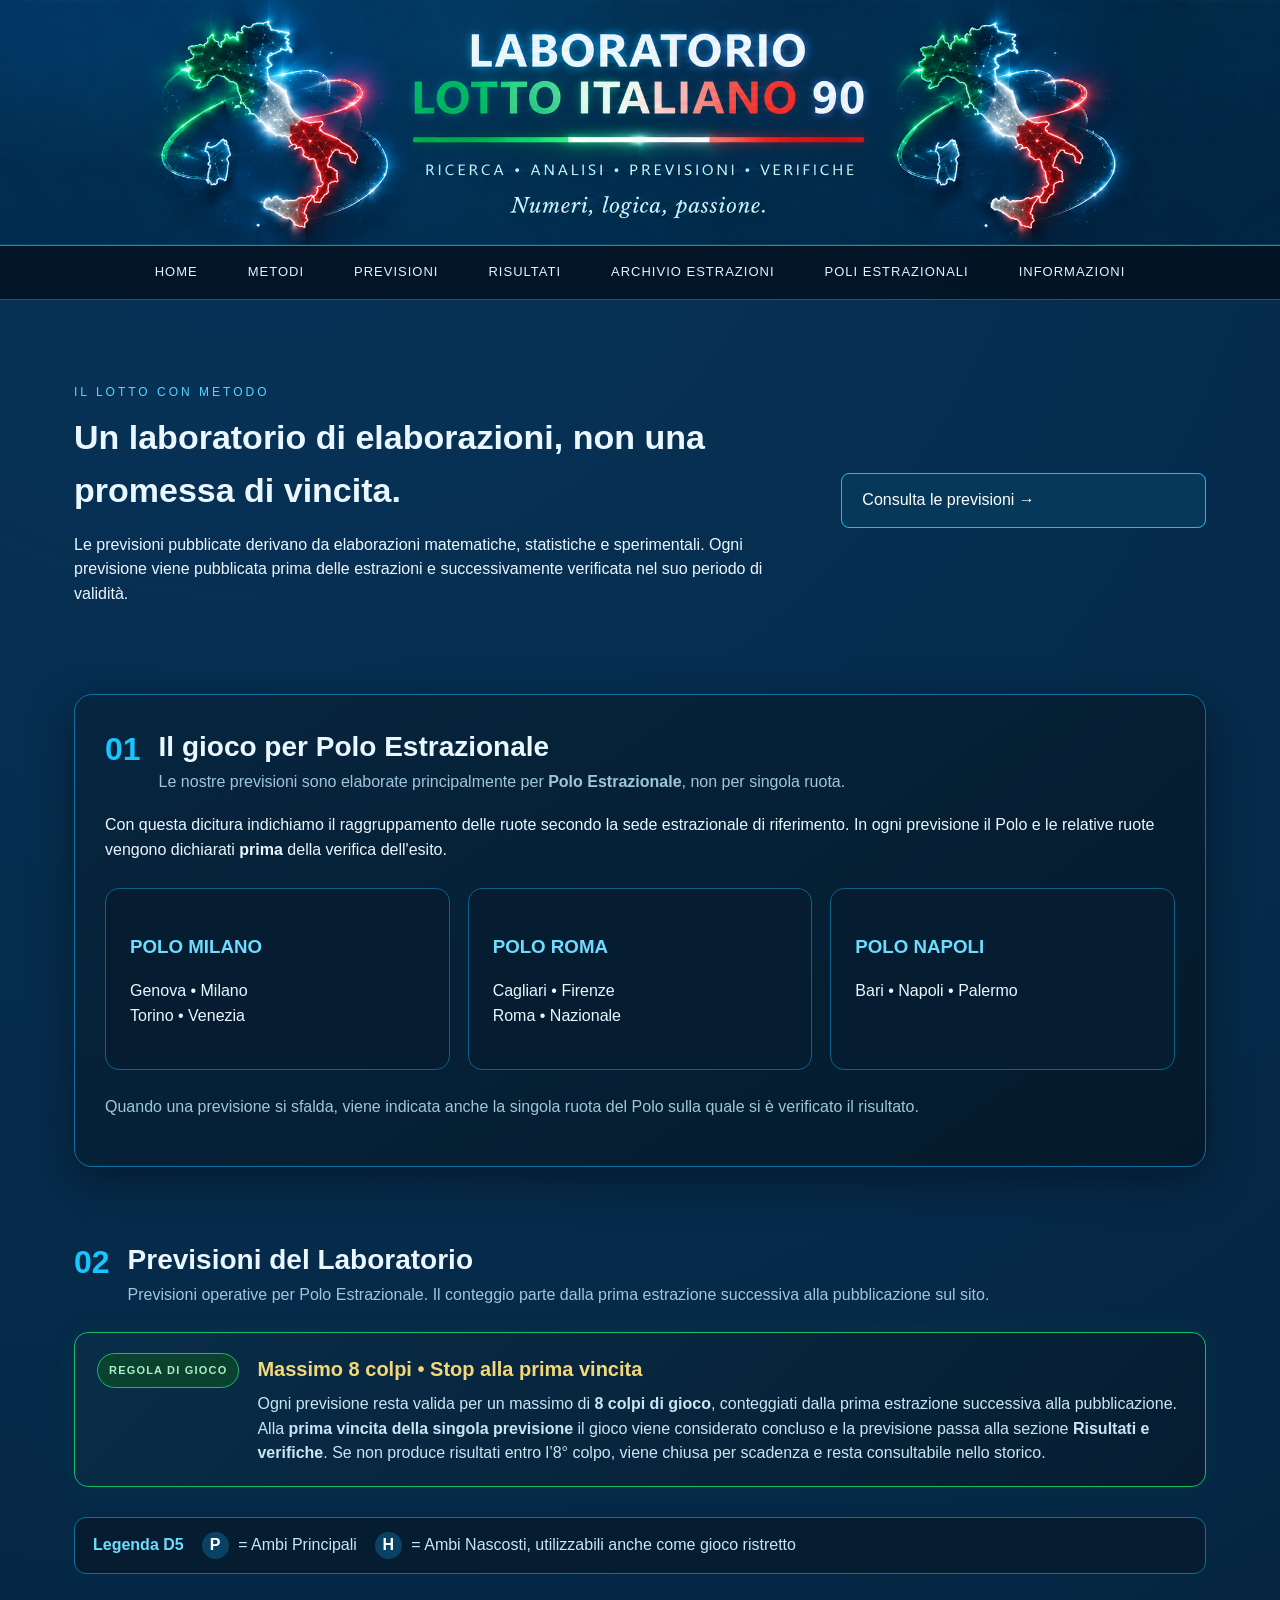
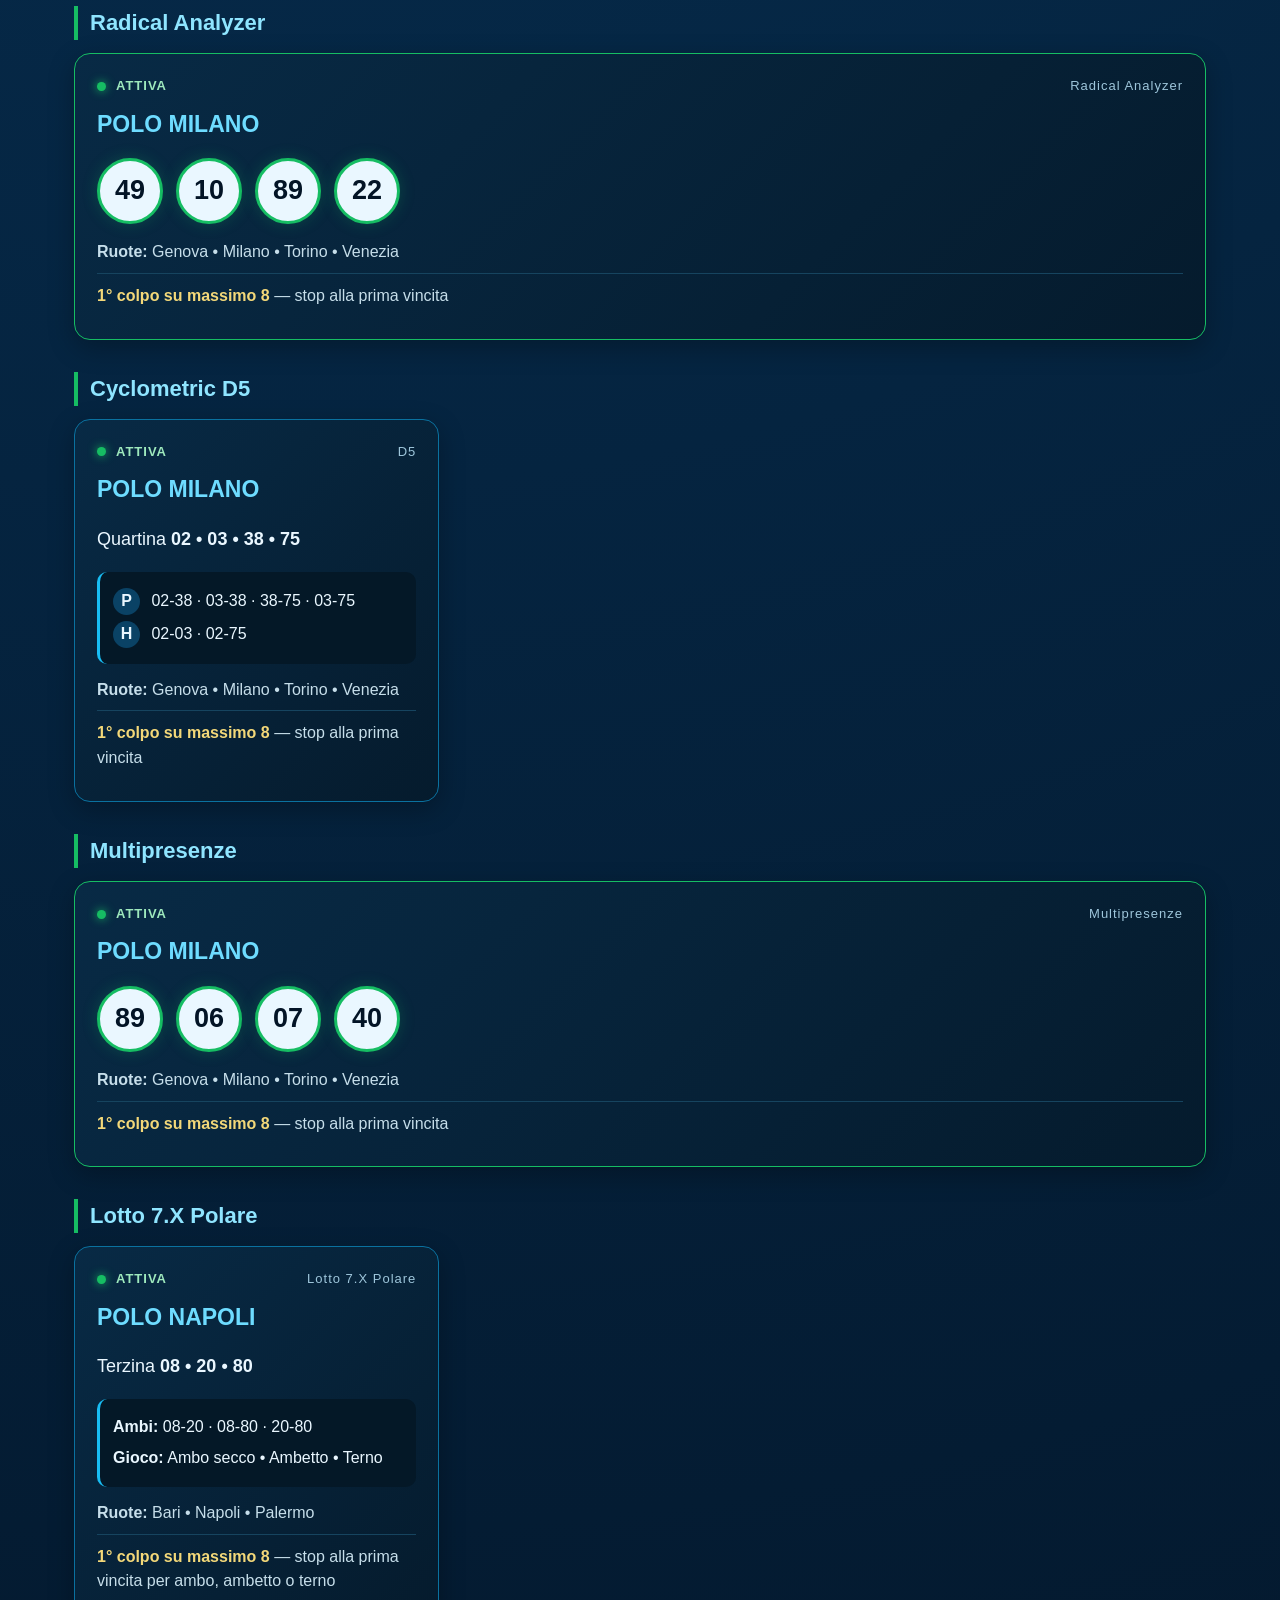
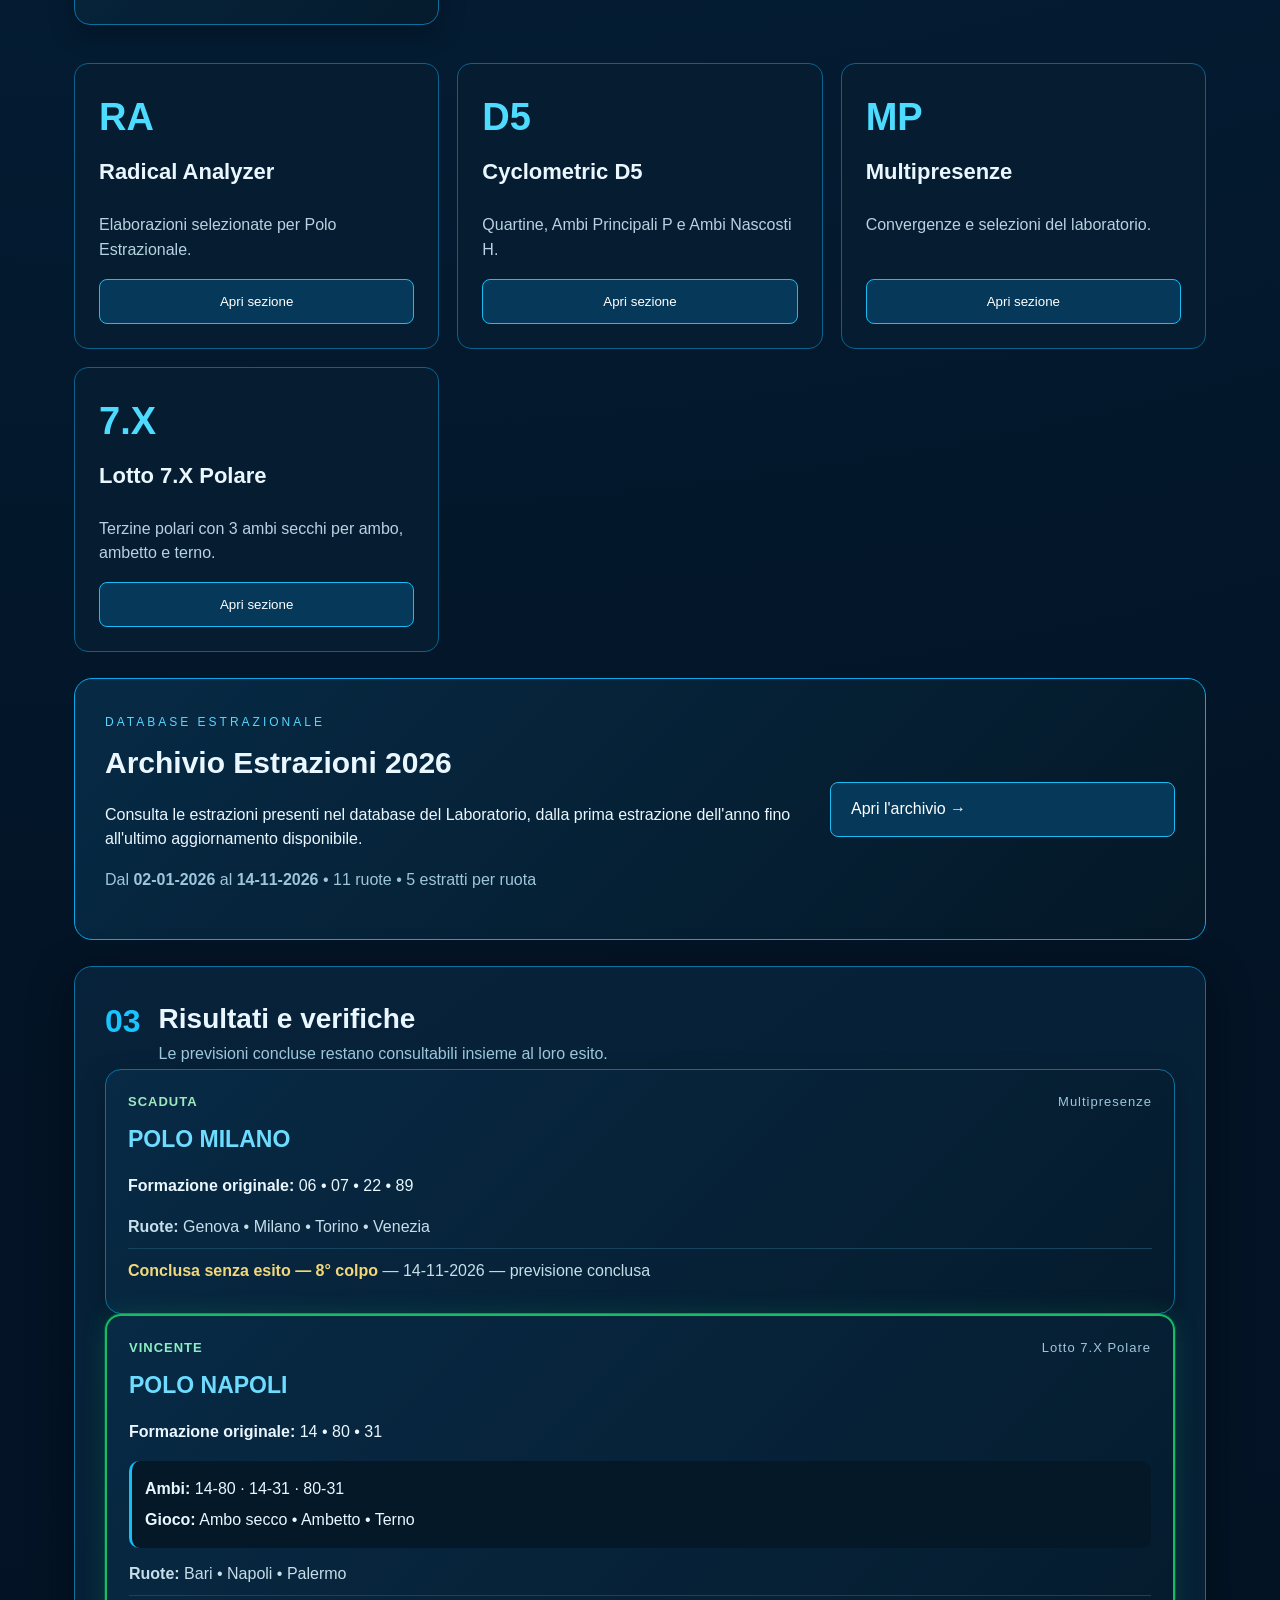
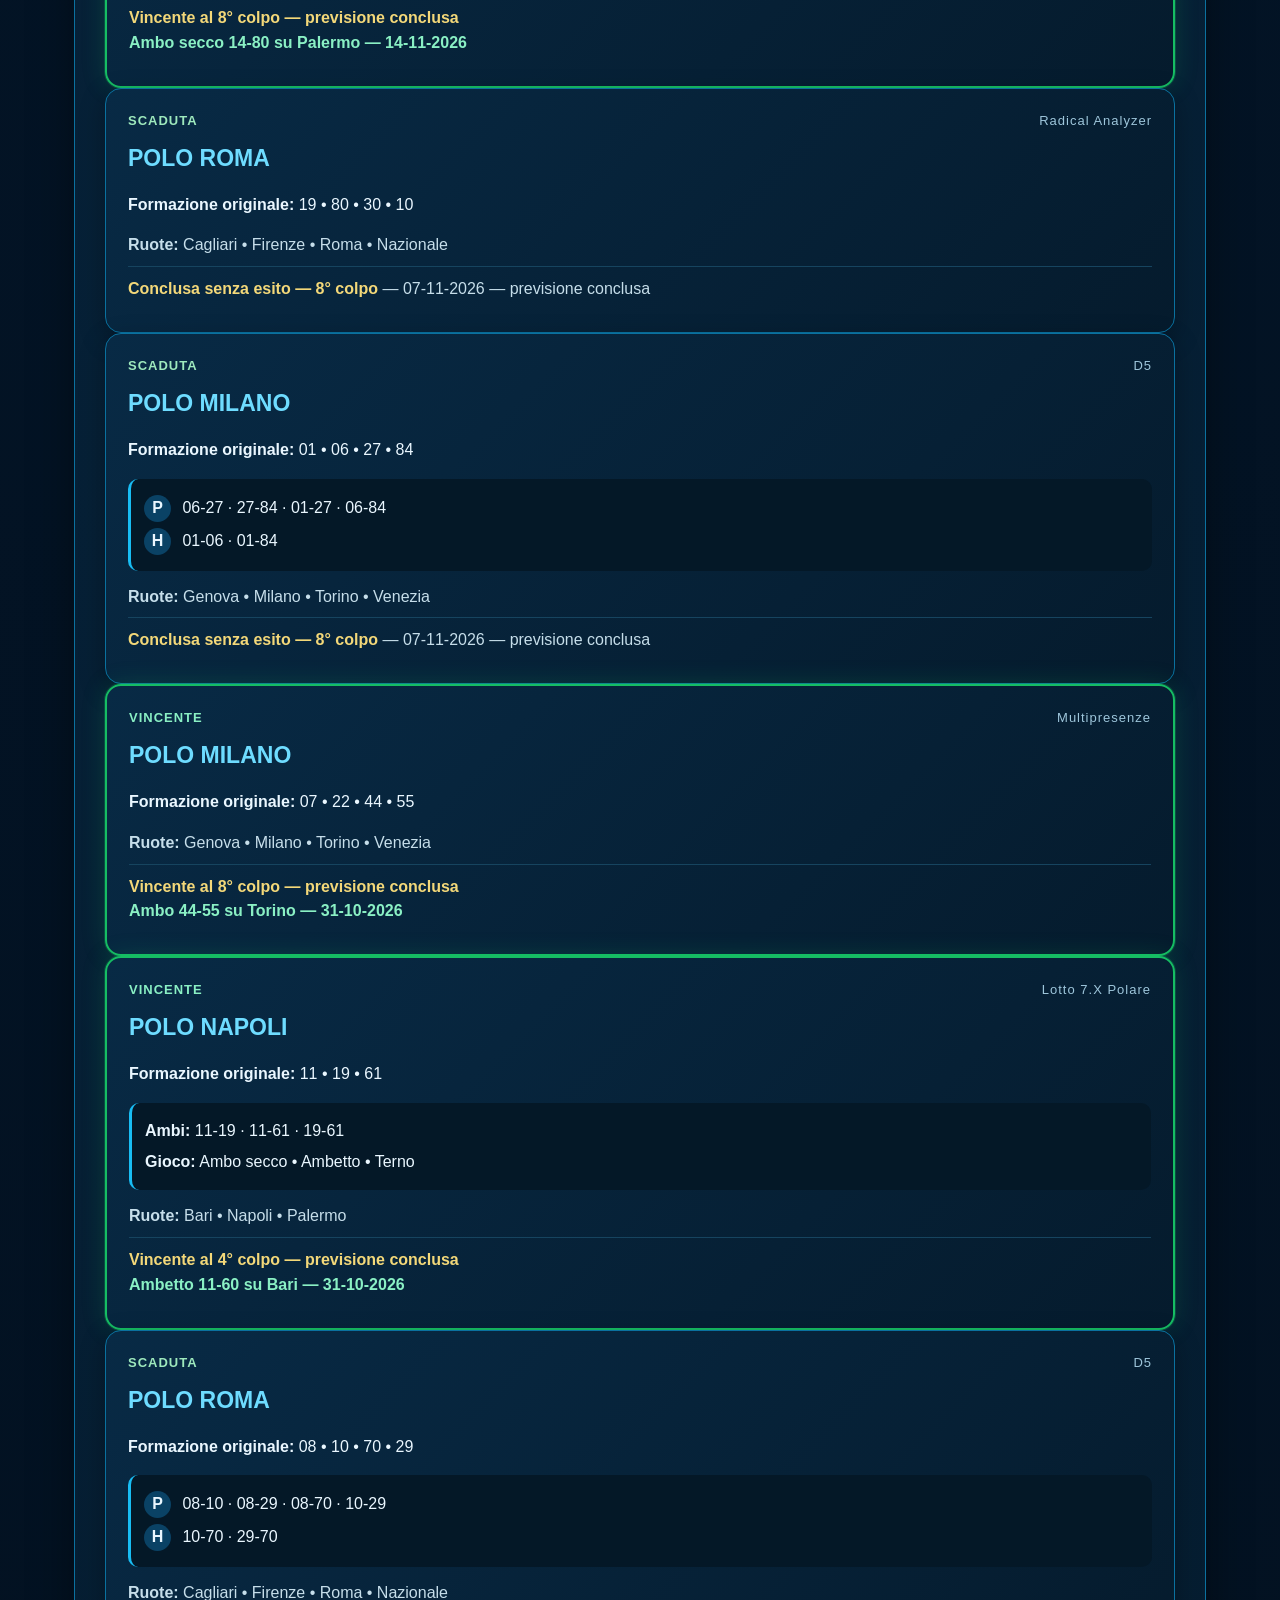
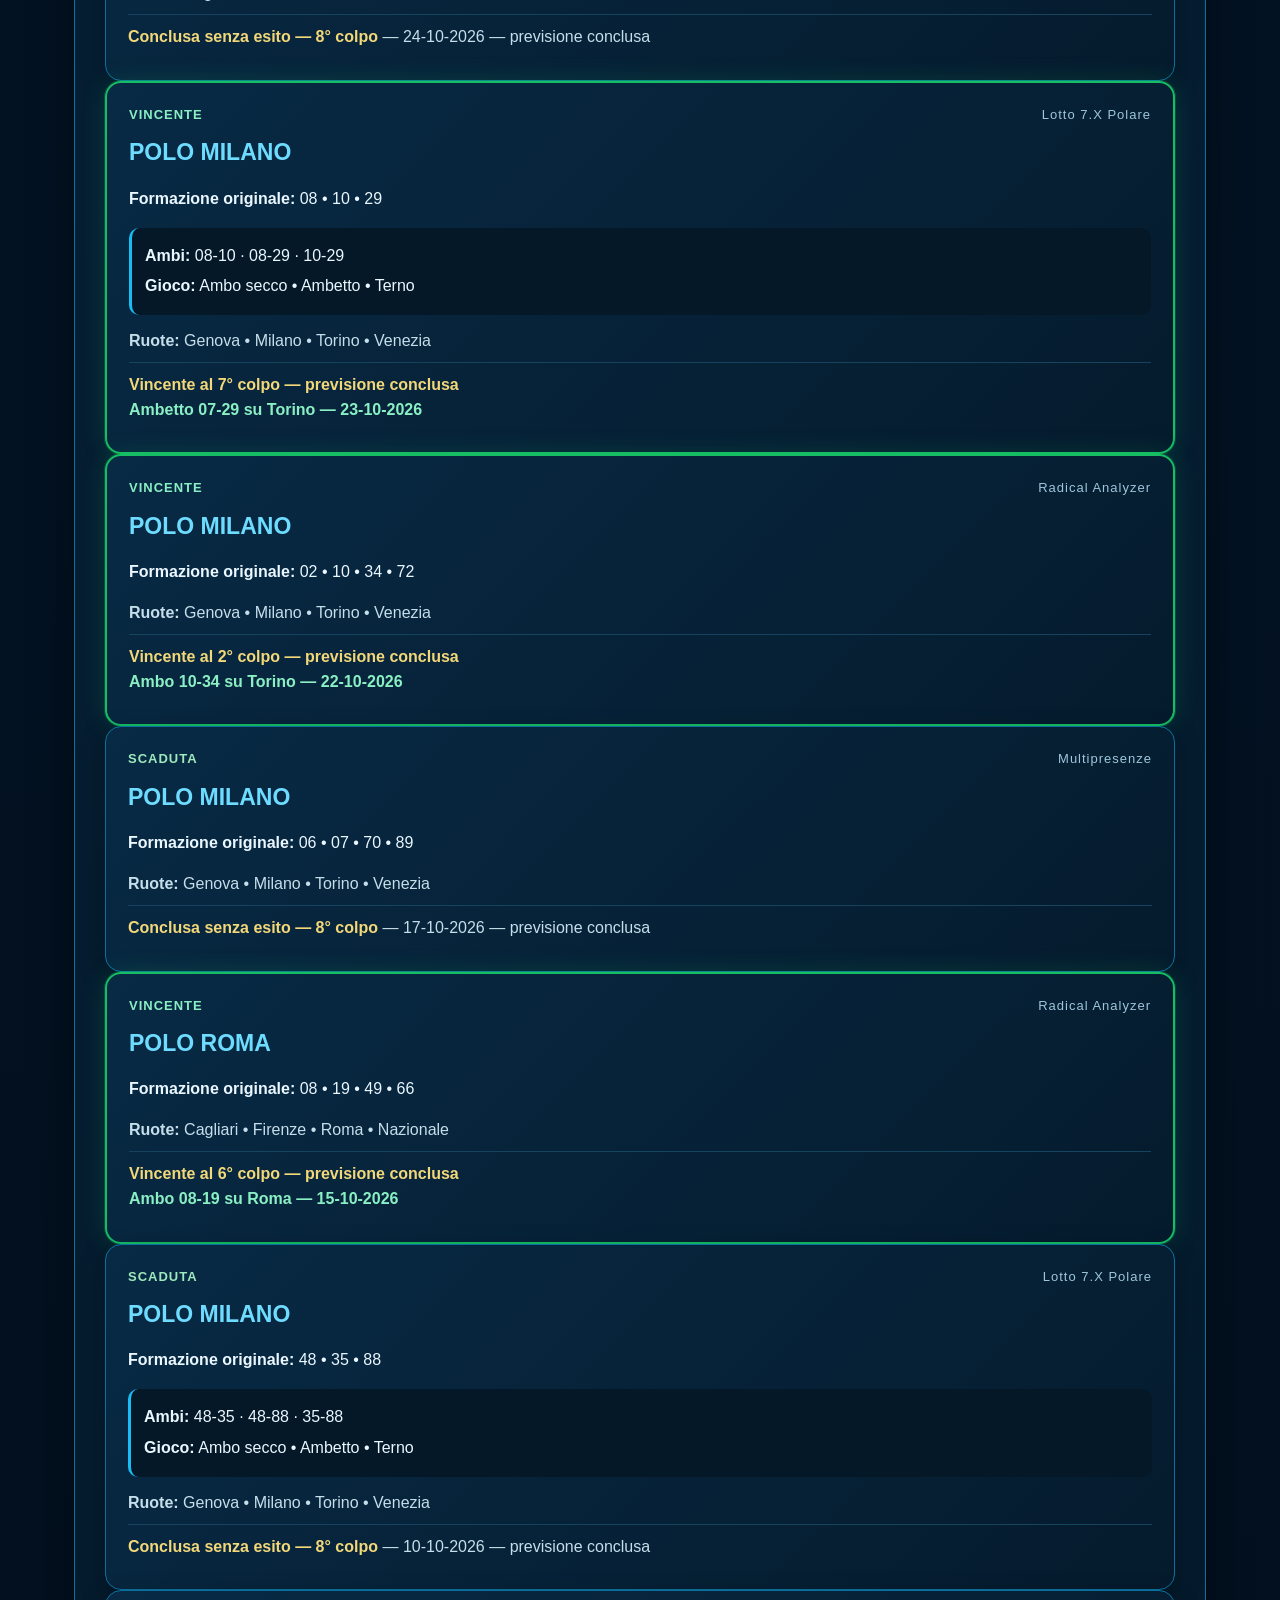
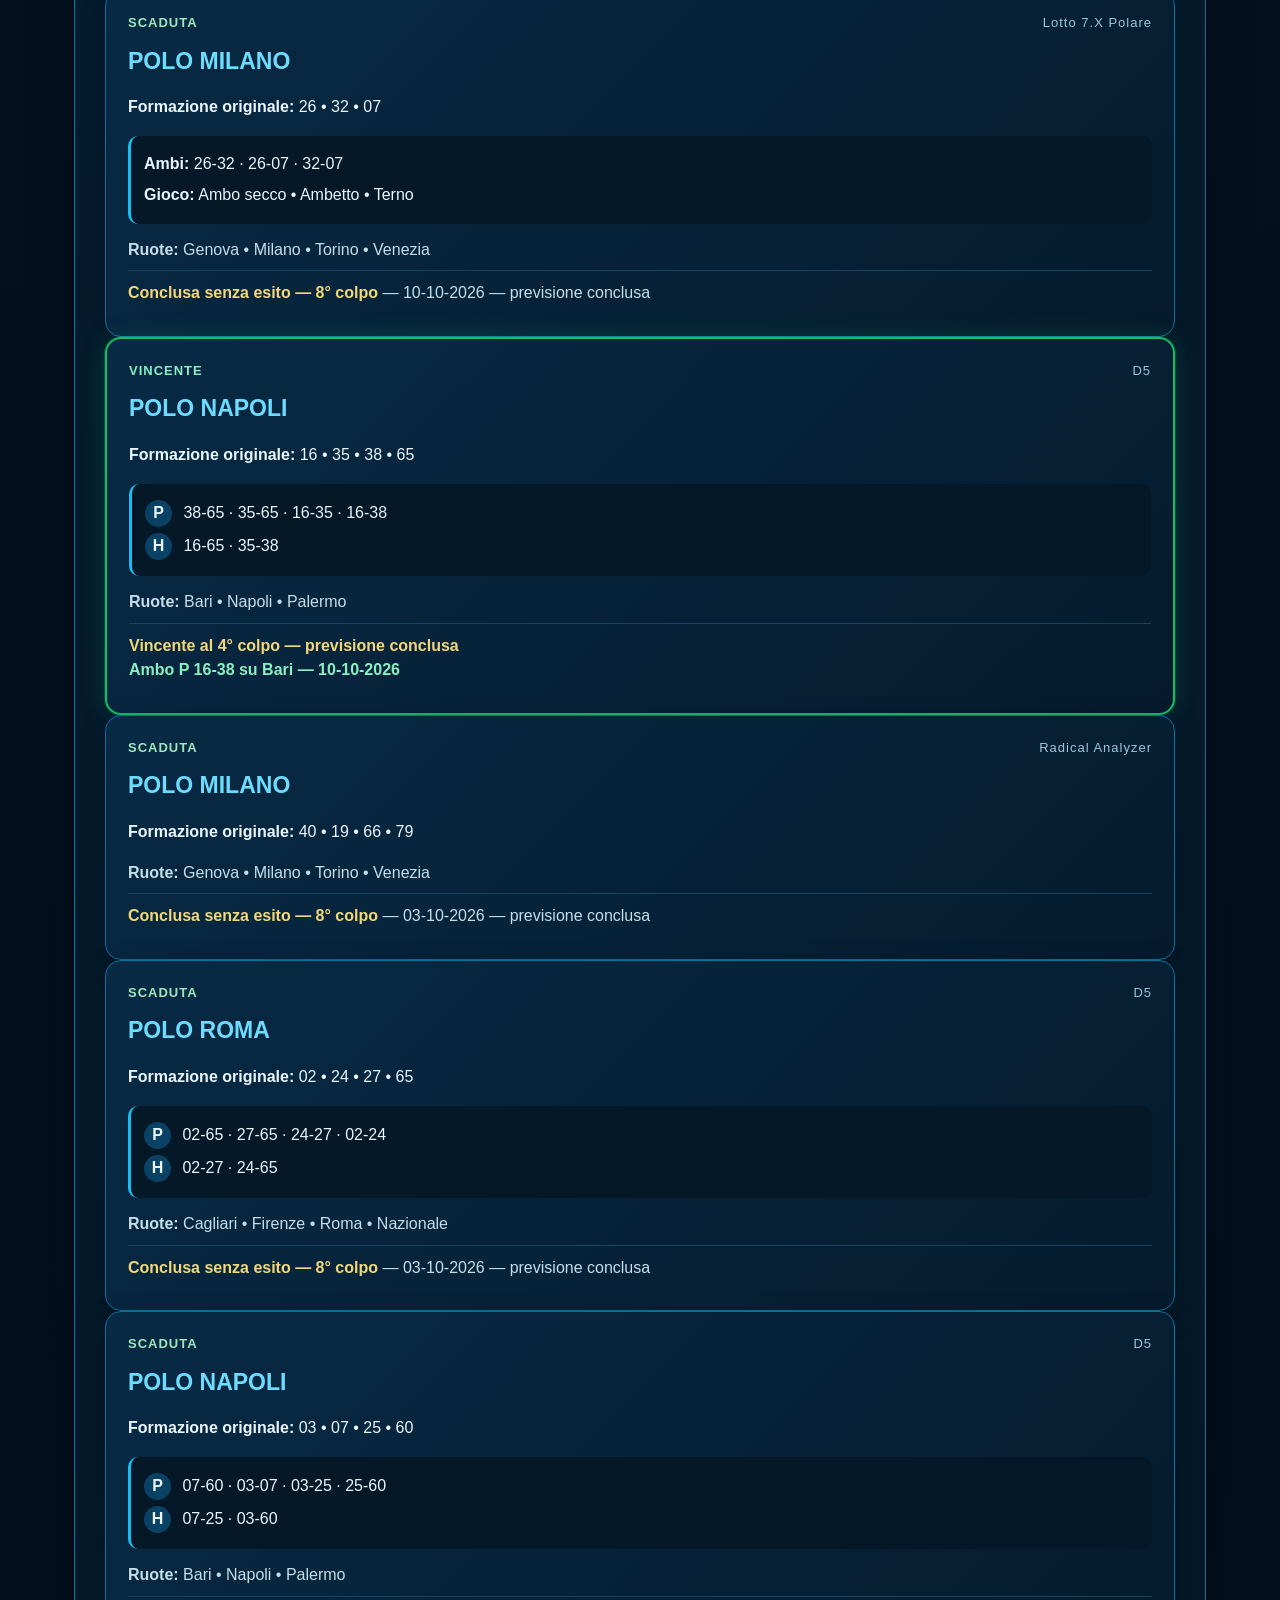
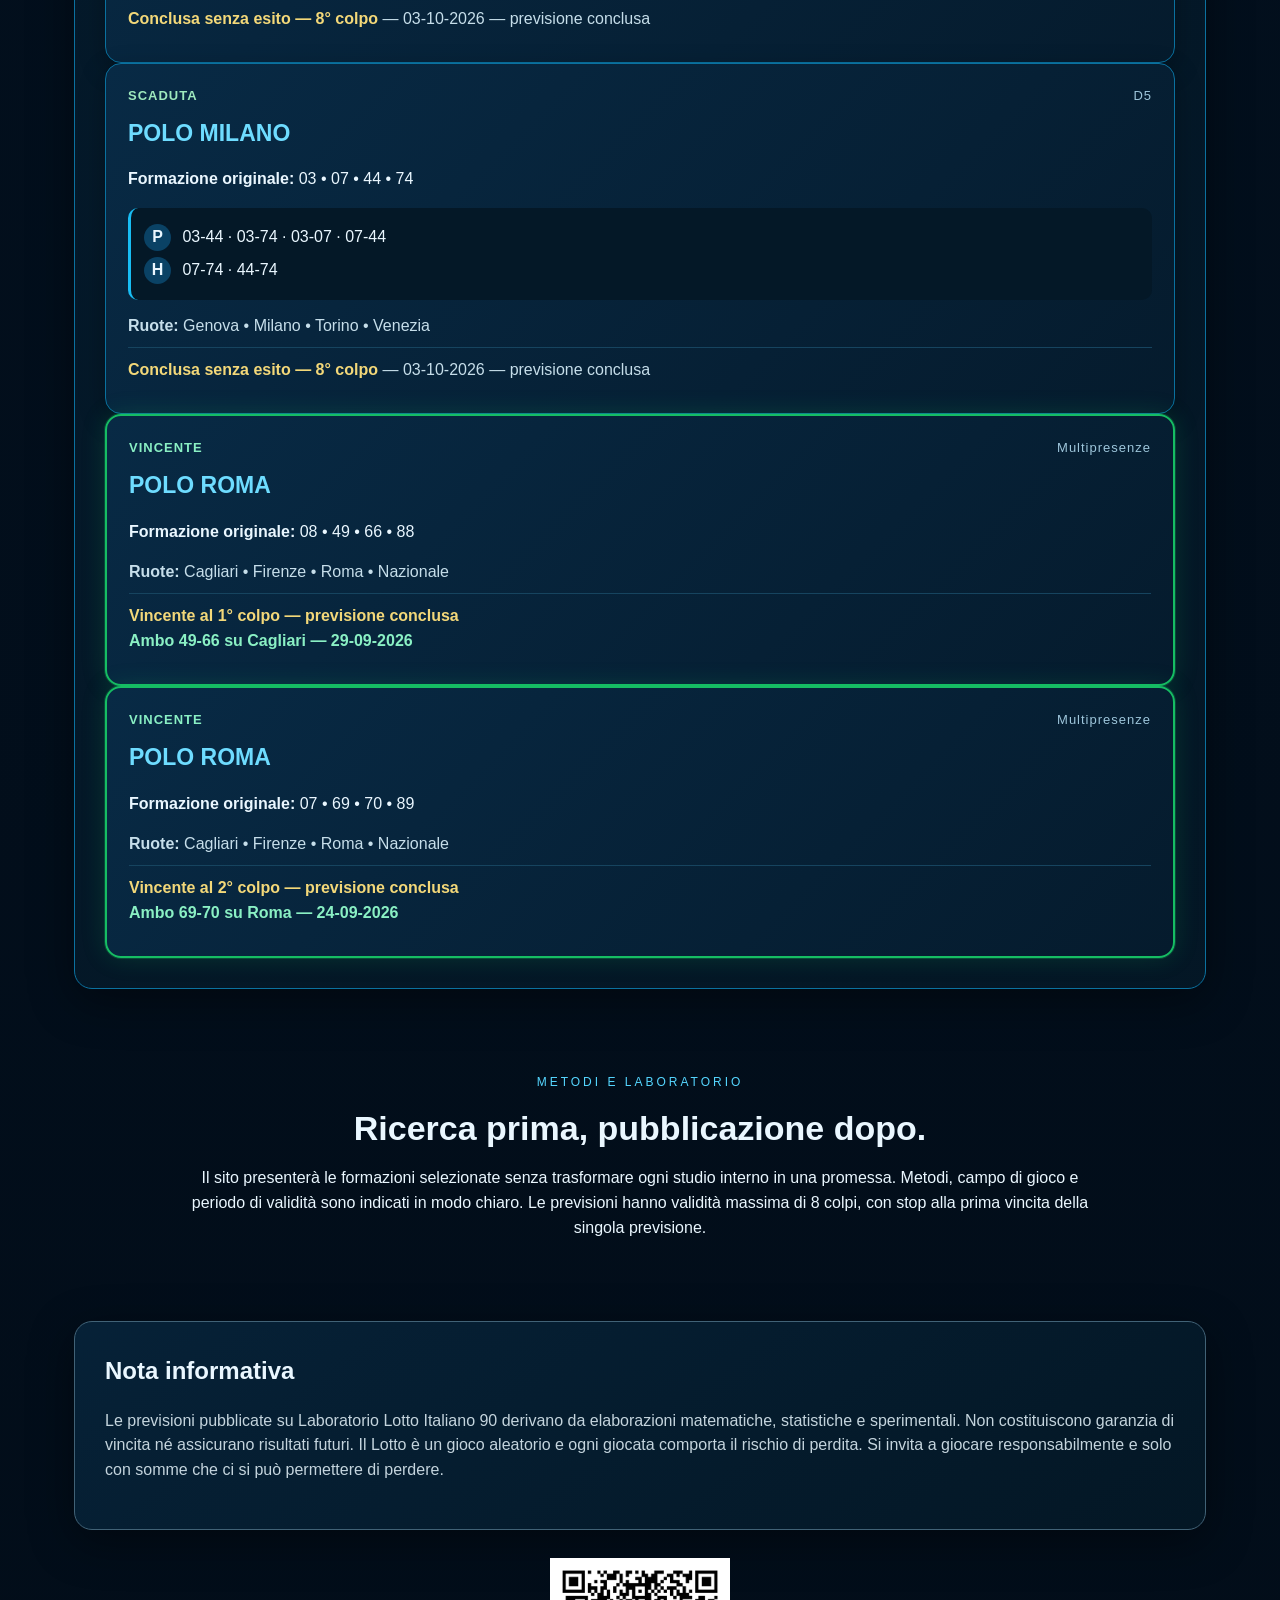
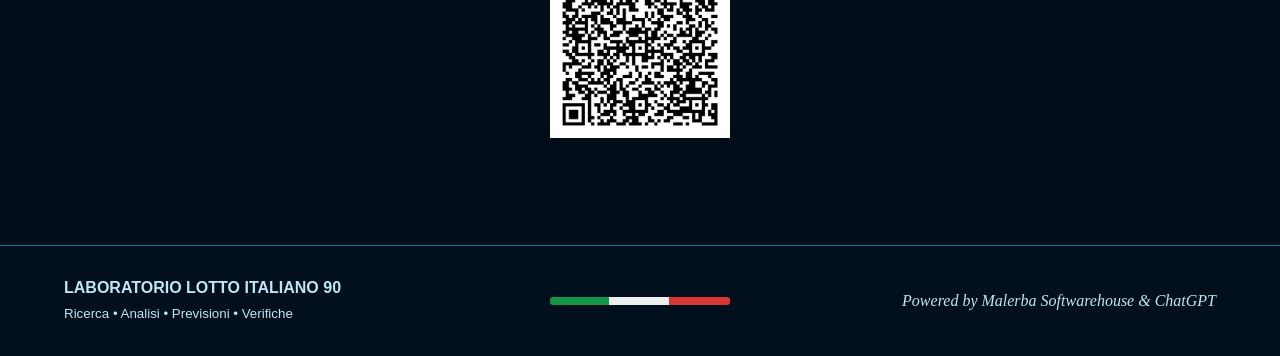
==== index.html @ 3ebb0990 "Update index.html" ====
<!doctype html><html lang='it'><head><meta charset='utf-8'><meta name='viewport' content='width=device-width,initial-scale=1'><title>Laboratorio Lotto Italiano 90</title><link rel='stylesheet' href='style.css'></head><body>
<header class='hero hero-italia' aria-label='Laboratorio Lotto Italiano 90'><img src='assets/testata-italia.png' alt='Laboratorio Lotto Italiano 90 — Ricerca, Analisi, Previsioni, Verifiche'></header>
<nav class='main-nav'><button class='menu-toggle' type='button' aria-label='Apri menu' aria-expanded='false' onclick='toggleMenu(this)'>☰ <span>Menu</span></button><div class='nav-links'><a href='#home'>Home</a><a href='#metodi'>Metodi</a><a href='#previsioni'>Previsioni</a><a href='#risultati'>Risultati</a><a href='archivio.html'>Archivio Estrazioni</a><a href='#poli'>Poli Estrazionali</a><a href='#note'>Informazioni</a></div></nav>
<main id='home'>
<section class='welcome'><div><span class='eyebrow'>IL LOTTO CON METODO</span><h2>Un laboratorio di elaborazioni, non una promessa di vincita.</h2><p>Le previsioni pubblicate derivano da elaborazioni matematiche, statistiche e sperimentali. Ogni previsione viene pubblicata prima delle estrazioni e successivamente verificata nel suo periodo di validità.</p></div><a class='primary' href='#previsioni'>Consulta le previsioni →</a></section>
<section id='poli' class='panel'><div class='panel-title'><span>01</span><div><h2>Il gioco per Polo Estrazionale</h2><p>Le nostre previsioni sono elaborate principalmente per <b>Polo Estrazionale</b>, non per singola ruota.</p></div></div><p>Con questa dicitura indichiamo il raggruppamento delle ruote secondo la sede estrazionale di riferimento. In ogni previsione il Polo e le relative ruote vengono dichiarati <b>prima</b> della verifica dell'esito.</p><div class='poles'><article><h3>POLO MILANO</h3><p>Genova • Milano<br>Torino • Venezia</p></article><article><h3>POLO ROMA</h3><p>Cagliari • Firenze<br>Roma • Nazionale</p></article><article><h3>POLO NAPOLI</h3><p>Bari • Napoli • Palermo</p></article></div><p class='small'>Quando una previsione si sfalda, viene indicata anche la singola ruota del Polo sulla quale si è verificato il risultato.</p></section>
<section id='previsioni'>
<div class='section-head'><span>02</span><div><h2>Previsioni del Laboratorio</h2><p>Previsioni operative per Polo Estrazionale. Il conteggio parte dalla prima estrazione successiva alla pubblicazione sul sito.</p></div></div>
<div class='validity-rule'><div class='rule-badge'>REGOLA DI GIOCO</div><div><h3>Massimo 8 colpi • Stop alla prima vincita</h3><p>Ogni previsione resta valida per un massimo di <b>8 colpi di gioco</b>, conteggiati dalla prima estrazione successiva alla pubblicazione. Alla <b>prima vincita della singola previsione</b> il gioco viene considerato concluso e la previsione passa alla sezione <b>Risultati e verifiche</b>. Se non produce risultati entro l’8° colpo, viene chiusa per scadenza e resta consultabile nello storico.</p></div></div>

<div class='legend'><b>Legenda D5</b><span><strong>P</strong> = Ambi Principali</span><span><strong>H</strong> = Ambi Nascosti, utilizzabili anche come gioco ristretto</span></div>

<h3 id='ra' class='method-heading'>Radical Analyzer</h3>
<div class='prediction-grid one'>
<article class='prediction-card ra'><div class='prediction-top'><span class='live-dot'></span><b>ATTIVA</b><span class='method-tag'>Radical Analyzer</span></div><h3>POLO MILANO</h3><div class='number-row'><span>49</span><span>10</span><span>89</span><span>22</span></div><p class='wheels'><b>Ruote:</b> Genova • Milano • Torino • Venezia</p><p class='status'><b>1° colpo su massimo 8</b> — stop alla prima vincita</p></article>
</div>

<h3 id='d5' class='method-heading'>Cyclometric D5</h3>
<div class='prediction-grid'>
<article class='prediction-card'><div class='prediction-top'><span class='live-dot'></span><b>ATTIVA</b><span class='method-tag'>D5</span></div><h3>POLO MILANO</h3><p class='quartina'>Quartina <b>02 • 03 • 38 • 75</b></p><div class='pairs'><p><strong>P</strong> 02-38 · 03-38 · 38-75 · 03-75</p><p><strong>H</strong> 02-03 · 02-75</p></div><p class='wheels'><b>Ruote:</b> Genova • Milano • Torino • Venezia</p><p class='status'><b>1° colpo su massimo 8</b> — stop alla prima vincita</p></article>
</div>

<h3 id='mp' class='method-heading'>Multipresenze</h3>
<div class='prediction-grid one'>
<article class='prediction-card mp'><div class='prediction-top'><span class='live-dot'></span><b>ATTIVA</b><span class='method-tag'>Multipresenze</span></div><h3>POLO MILANO</h3><div class='number-row'><span>89</span><span>06</span><span>07</span><span>40</span></div><p class='wheels'><b>Ruote:</b> Genova • Milano • Torino • Venezia</p><p class='status'><b>1° colpo su massimo 8</b> — stop alla prima vincita</p></article>
</div>
<h3 id='lotto7x' class='method-heading'>Lotto 7.X Polare</h3>
<div class='prediction-grid'>
<article class='prediction-card'><div class='prediction-top'><span class='live-dot'></span><b>ATTIVA</b><span class='method-tag'>Lotto 7.X Polare</span></div><h3>POLO NAPOLI</h3><p class='quartina'>Terzina <b>08 • 20 • 80</b></p><div class='pairs'><p><b>Ambi:</b> 08-20 · 08-80 · 20-80</p><p><b>Gioco:</b> Ambo secco • Ambetto • Terno</p></div><p class='wheels'><b>Ruote:</b> Bari • Napoli • Palermo</p><p class='status'><b>1° colpo su massimo 8</b> — stop alla prima vincita per ambo, ambetto o terno</p></article>
</div>

<div class='cards compact'><article class='card'><div class='icon'>RA</div><h3>Radical Analyzer</h3><p>Elaborazioni selezionate per Polo Estrazionale.</p><button onclick="location.href='#ra'">Apri sezione</button></article><article class='card'><div class='icon'>D5</div><h3>Cyclometric D5</h3><p>Quartine, Ambi Principali P e Ambi Nascosti H.</p><button onclick="location.href='#d5'">Apri sezione</button></article><article class='card'><div class='icon'>MP</div><h3>Multipresenze</h3><p>Convergenze e selezioni del laboratorio.</p><button onclick="location.href='#mp'">Apri sezione</button></article><article class='card'><div class='icon'>7.X</div><h3>Lotto 7.X Polare</h3><p>Terzine polari con 3 ambi secchi per ambo, ambetto e terno.</p><button onclick="location.href='#lotto7x'">Apri sezione</button></article>
</div>

<section class='archive-teaser'><div><span class='eyebrow'>DATABASE ESTRAZIONALE</span><h2>Archivio Estrazioni 2026</h2><p>Consulta le estrazioni presenti nel database del Laboratorio, dalla prima estrazione dell'anno fino all'ultimo aggiornamento disponibile.</p><p class='archive-meta'>Dal <b>02-01-2026</b> al <b>14-11-2026</b> • 11 ruote • 5 estratti per ruota</p></div><a class='primary' href='archivio.html'>Apri l'archivio →</a></section>
<section id='risultati' class='panel results'><div class='panel-title'><span>03</span><div><h2>Risultati e verifiche</h2><p>Le previsioni concluse restano consultabili insieme al loro esito.</p></div></div><article class='prediction-card'><div class='prediction-top'><b>SCADUTA</b><span class='method-tag'>Multipresenze</span></div><h3>POLO MILANO</h3><p><b>Formazione originale:</b> 06 • 07 • 22 • 89</p><p class='wheels'><b>Ruote:</b> Genova • Milano • Torino • Venezia</p><p class='status'><b>Conclusa senza esito — 8° colpo</b> — 14-11-2026 — previsione conclusa</p></article><article class='prediction-card winner'><div class='prediction-top'><b>VINCENTE</b><span class='method-tag'>Lotto 7.X Polare</span></div><h3>POLO NAPOLI</h3><p><b>Formazione originale:</b> 14 • 80 • 31</p><div class='pairs'><p><b>Ambi:</b> 14-80 · 14-31 · 80-31</p><p><b>Gioco:</b> Ambo secco • Ambetto • Terno</p></div><p class='wheels'><b>Ruote:</b> Bari • Napoli • Palermo</p><p class='status'><b>Vincente al 8° colpo — previsione conclusa</b><br>Ambo secco 14-80 su Palermo — 14-11-2026</p></article><article class='prediction-card'><div class='prediction-top'><b>SCADUTA</b><span class='method-tag'>Radical Analyzer</span></div><h3>POLO ROMA</h3><p><b>Formazione originale:</b> 19 • 80 • 30 • 10</p><p class='wheels'><b>Ruote:</b> Cagliari • Firenze • Roma • Nazionale</p><p class='status'><b>Conclusa senza esito — 8° colpo</b> — 07-11-2026 — previsione conclusa</p></article><article class='prediction-card'><div class='prediction-top'><b>SCADUTA</b><span class='method-tag'>D5</span></div><h3>POLO MILANO</h3><p><b>Formazione originale:</b> 01 • 06 • 27 • 84</p><div class='pairs'><p><strong>P</strong> 06-27 · 27-84 · 01-27 · 06-84</p><p><strong>H</strong> 01-06 · 01-84</p></div><p class='wheels'><b>Ruote:</b> Genova • Milano • Torino • Venezia</p><p class='status'><b>Conclusa senza esito — 8° colpo</b> — 07-11-2026 — previsione conclusa</p></article><article class='prediction-card winner'><div class='prediction-top'><b>VINCENTE</b><span class='method-tag'>Multipresenze</span></div><h3>POLO MILANO</h3><p><b>Formazione originale:</b> 07 • 22 • 44 • 55</p><p class='wheels'><b>Ruote:</b> Genova • Milano • Torino • Venezia</p><p class='status'><b>Vincente al 8° colpo — previsione conclusa</b><br>Ambo 44-55 su Torino — 31-10-2026</p></article><article class='prediction-card winner'><div class='prediction-top'><b>VINCENTE</b><span class='method-tag'>Lotto 7.X Polare</span></div><h3>POLO NAPOLI</h3><p><b>Formazione originale:</b> 11 • 19 • 61</p><div class='pairs'><p><b>Ambi:</b> 11-19 · 11-61 · 19-61</p><p><b>Gioco:</b> Ambo secco • Ambetto • Terno</p></div><p class='wheels'><b>Ruote:</b> Bari • Napoli • Palermo</p><p class='status'><b>Vincente al 4° colpo — previsione conclusa</b><br>Ambetto 11-60 su Bari — 31-10-2026</p></article><article class='prediction-card'><div class='prediction-top'><b>SCADUTA</b><span class='method-tag'>D5</span></div><h3>POLO ROMA</h3><p><b>Formazione originale:</b> 08 • 10 • 70 • 29</p><div class='pairs'><p><strong>P</strong> 08-10 · 08-29 · 08-70 · 10-29</p><p><strong>H</strong> 10-70 · 29-70</p></div><p class='wheels'><b>Ruote:</b> Cagliari • Firenze • Roma • Nazionale</p><p class='status'><b>Conclusa senza esito — 8° colpo</b> — 24-10-2026 — previsione conclusa</p></article><article class='prediction-card winner'><div class='prediction-top'><b>VINCENTE</b><span class='method-tag'>Lotto 7.X Polare</span></div><h3>POLO MILANO</h3><p><b>Formazione originale:</b> 08 • 10 • 29</p><div class='pairs'><p><b>Ambi:</b> 08-10 · 08-29 · 10-29</p><p><b>Gioco:</b> Ambo secco • Ambetto • Terno</p></div><p class='wheels'><b>Ruote:</b> Genova • Milano • Torino • Venezia</p><p class='status'><b>Vincente al 7° colpo — previsione conclusa</b><br>Ambetto 07-29 su Torino — 23-10-2026</p></article><article class='prediction-card winner'><div class='prediction-top'><b>VINCENTE</b><span class='method-tag'>Radical Analyzer</span></div><h3>POLO MILANO</h3><p><b>Formazione originale:</b> 02 • 10 • 34 • 72</p><p class='wheels'><b>Ruote:</b> Genova • Milano • Torino • Venezia</p><p class='status'><b>Vincente al 2° colpo — previsione conclusa</b><br>Ambo 10-34 su Torino — 22-10-2026</p></article><article class='prediction-card'><div class='prediction-top'><b>SCADUTA</b><span class='method-tag'>Multipresenze</span></div><h3>POLO MILANO</h3><p><b>Formazione originale:</b> 06 • 07 • 70 • 89</p><p class='wheels'><b>Ruote:</b> Genova • Milano • Torino • Venezia</p><p class='status'><b>Conclusa senza esito — 8° colpo</b> — 17-10-2026 — previsione conclusa</p></article><article class='prediction-card winner'><div class='prediction-top'><b>VINCENTE</b><span class='method-tag'>Radical Analyzer</span></div><h3>POLO ROMA</h3><p><b>Formazione originale:</b> 08 • 19 • 49 • 66</p><p class='wheels'><b>Ruote:</b> Cagliari • Firenze • Roma • Nazionale</p><p class='status'><b>Vincente al 6° colpo — previsione conclusa</b><br>Ambo 08-19 su Roma — 15-10-2026</p></article><article class='prediction-card'><div class='prediction-top'><b>SCADUTA</b><span class='method-tag'>Lotto 7.X Polare</span></div><h3>POLO MILANO</h3><p><b>Formazione originale:</b> 48 • 35 • 88</p><div class='pairs'><p><b>Ambi:</b> 48-35 · 48-88 · 35-88</p><p><b>Gioco:</b> Ambo secco • Ambetto • Terno</p></div><p class='wheels'><b>Ruote:</b> Genova • Milano • Torino • Venezia</p><p class='status'><b>Conclusa senza esito — 8° colpo</b> — 10-10-2026 — previsione conclusa</p></article><article class='prediction-card'><div class='prediction-top'><b>SCADUTA</b><span class='method-tag'>Lotto 7.X Polare</span></div><h3>POLO MILANO</h3><p><b>Formazione originale:</b> 26 • 32 • 07</p><div class='pairs'><p><b>Ambi:</b> 26-32 · 26-07 · 32-07</p><p><b>Gioco:</b> Ambo secco • Ambetto • Terno</p></div><p class='wheels'><b>Ruote:</b> Genova • Milano • Torino • Venezia</p><p class='status'><b>Conclusa senza esito — 8° colpo</b> — 10-10-2026 — previsione conclusa</p></article><article class='prediction-card winner'><div class='prediction-top'><b>VINCENTE</b><span class='method-tag'>D5</span></div><h3>POLO NAPOLI</h3><p><b>Formazione originale:</b> 16 • 35 • 38 • 65</p><div class='pairs'><p><strong>P</strong> 38-65 · 35-65 · 16-35 · 16-38</p><p><strong>H</strong> 16-65 · 35-38</p></div><p class='wheels'><b>Ruote:</b> Bari • Napoli • Palermo</p><p class='status'><b>Vincente al 4° colpo — previsione conclusa</b><br>Ambo P 16-38 su Bari — 10-10-2026</p></article><article class='prediction-card'><div class='prediction-top'><b>SCADUTA</b><span class='method-tag'>Radical Analyzer</span></div><h3>POLO MILANO</h3><p><b>Formazione originale:</b> 40 • 19 • 66 • 79</p><p class='wheels'><b>Ruote:</b> Genova • Milano • Torino • Venezia</p><p class='status'><b>Conclusa senza esito — 8° colpo</b> — 03-10-2026 — previsione conclusa</p></article><article class='prediction-card'><div class='prediction-top'><b>SCADUTA</b><span class='method-tag'>D5</span></div><h3>POLO ROMA</h3><p><b>Formazione originale:</b> 02 • 24 • 27 • 65</p><div class='pairs'><p><strong>P</strong> 02-65 · 27-65 · 24-27 · 02-24</p><p><strong>H</strong> 02-27 · 24-65</p></div><p class='wheels'><b>Ruote:</b> Cagliari • Firenze • Roma • Nazionale</p><p class='status'><b>Conclusa senza esito — 8° colpo</b> — 03-10-2026 — previsione conclusa</p></article><article class='prediction-card'><div class='prediction-top'><b>SCADUTA</b><span class='method-tag'>D5</span></div><h3>POLO NAPOLI</h3><p><b>Formazione originale:</b> 03 • 07 • 25 • 60</p><div class='pairs'><p><strong>P</strong> 07-60 · 03-07 · 03-25 · 25-60</p><p><strong>H</strong> 07-25 · 03-60</p></div><p class='wheels'><b>Ruote:</b> Bari • Napoli • Palermo</p><p class='status'><b>Conclusa senza esito — 8° colpo</b> — 03-10-2026 — previsione conclusa</p></article><article class='prediction-card'><div class='prediction-top'><b>SCADUTA</b><span class='method-tag'>D5</span></div><h3>POLO MILANO</h3><p><b>Formazione originale:</b> 03 • 07 • 44 • 74</p><div class='pairs'><p><strong>P</strong> 03-44 · 03-74 · 03-07 · 07-44</p><p><strong>H</strong> 07-74 · 44-74</p></div><p class='wheels'><b>Ruote:</b> Genova • Milano • Torino • Venezia</p><p class='status'><b>Conclusa senza esito — 8° colpo</b> — 03-10-2026 — previsione conclusa</p></article><article class='prediction-card winner'><div class='prediction-top'><b>VINCENTE</b><span class='method-tag'>Multipresenze</span></div><h3>POLO ROMA</h3><p><b>Formazione originale:</b> 08 • 49 • 66 • 88</p><p class='wheels'><b>Ruote:</b> Cagliari • Firenze • Roma • Nazionale</p><p class='status'><b>Vincente al 1° colpo — previsione conclusa</b><br>Ambo 49-66 su Cagliari — 29-09-2026</p></article><article class='prediction-card winner'><div class='prediction-top'><b>VINCENTE</b><span class='method-tag'>Multipresenze</span></div><h3>POLO ROMA</h3><p><b>Formazione originale:</b> 07 • 69 • 70 • 89</p><p class='wheels'><b>Ruote:</b> Cagliari • Firenze • Roma • Nazionale</p><p class='status'><b>Vincente al 2° colpo — previsione conclusa</b><br>Ambo 69-70 su Roma — 24-09-2026</p></article></section>
<section id='metodi' class='split methods-clean'><div><span class='eyebrow'>METODI E LABORATORIO</span><h2>Ricerca prima, pubblicazione dopo.</h2><p>Il sito presenterà le formazioni selezionate senza trasformare ogni studio interno in una promessa. Metodi, campo di gioco e periodo di validità sono indicati in modo chiaro. Le previsioni hanno validità massima di 8 colpi, con stop alla prima vincita della singola previsione.</p></div></section>
<section id='note' class='notice'><h2>Nota informativa</h2><p>Le previsioni pubblicate su Laboratorio Lotto Italiano 90 derivano da elaborazioni matematiche, statistiche e sperimentali. Non costituiscono garanzia di vincita né assicurano risultati futuri. Il Lotto è un gioco aleatorio e ogni giocata comporta il rischio di perdita. Si invita a giocare responsabilmente e solo con somme che ci si può permettere di perdere.</p></section>
<div class="qr-code"><img src="assets/0ccc57515000d0dfefcb02def65be05c.png" alt="QR Code"></div>
</main><footer><div><b>LABORATORIO LOTTO ITALIANO 90</b><br><small>Ricerca • Analisi • Previsioni • Verifiche</small></div><div class='flag'></div><div class='powered'>Powered by Malerba Softwarehouse &amp; ChatGPT</div></footer><div id='toast'></div><script>function toggleMenu(b){const n=b.closest('.main-nav');const open=n.classList.toggle('open');b.setAttribute('aria-expanded',open?'true':'false')}document.querySelectorAll('.main-nav a').forEach(a=>a.addEventListener('click',()=>{const n=a.closest('.main-nav');if(n){n.classList.remove('open');const b=n.querySelector('.menu-toggle');if(b)b.setAttribute('aria-expanded','false')}}));function demo(n){let t=document.getElementById('toast');t.textContent=n+' — sezione predisposta: inseriremo qui le previsioni operative.';t.classList.add('show');setTimeout(()=>t.classList.remove('show'),3200)}</script></body></html>
---- style.css ----
:root{--bg:#031426;--panel:#082843;--line:#0aa8e8;--text:#eaf7ff;--muted:#9ec6db;--green:#16bd63;--red:#ef3e3e}*{box-sizing:border-box}html{scroll-behavior:smooth}body{margin:0;background:radial-gradient(circle at 20% 0,#07345a 0,#031426 36%,#020d19 100%);color:var(--text);font-family:Segoe UI,Arial,sans-serif;line-height:1.55}.hero{min-height:300px;display:flex;align-items:center;justify-content:center;gap:48px;padding:40px 7%;border-bottom:1px solid #0c91c8;background:linear-gradient(120deg,rgba(0,180,255,.08),transparent 50%,rgba(0,180,255,.05))}.brand90{font-size:150px;font-weight:900;letter-spacing:-16px;color:white;text-shadow:-10px 0 22px #0f5,10px 0 22px #f33,0 0 25px #0bf}.hero h1{font-size:46px;line-height:1.05;margin:0;letter-spacing:2px}.hero h1 span{background:linear-gradient(90deg,#18c563 5%,#fff 48%,#f04444 88%);-webkit-background-clip:text;color:transparent}.strap{letter-spacing:4px;color:#91ddff}.motto{font:italic 25px Georgia;color:#bdeaff}nav{position:sticky;top:0;z-index:5;display:flex;justify-content:center;gap:2px;background:#03111fdd;backdrop-filter:blur(12px);border-bottom:1px solid #0b5e87}nav a{color:#dff5ff;text-decoration:none;padding:16px 24px;text-transform:uppercase;font-size:13px;letter-spacing:1px}nav a:hover{background:#073b5f}main{max-width:1180px;margin:auto;padding:34px 24px}.welcome,.split{display:grid;grid-template-columns:2fr 1fr;gap:38px;align-items:center;padding:45px 0}.eyebrow{color:#55d6ff;letter-spacing:3px;font-size:12px}.welcome h2,.split h2{font-size:34px;margin:8px 0}.primary,button{display:inline-block;border:1px solid #19bdf4;background:#06385a;color:white;padding:14px 20px;border-radius:8px;text-decoration:none;cursor:pointer}.primary:hover,button:hover{box-shadow:0 0 18px #0af6}.panel,.notice{background:linear-gradient(145deg,#07243cdd,#041827dd);border:1px solid #0b719f;border-radius:18px;padding:30px;margin:26px 0;box-shadow:0 12px 45px #0006}.panel-title,.section-head{display:flex;gap:18px;align-items:flex-start}.panel-title>span,.section-head>span{font-size:32px;font-weight:800;color:#1ac4ff}.panel h2,.section-head h2{margin:0;font-size:28px}.panel-title p,.section-head p{margin:2px 0;color:var(--muted)}.poles,.cards{display:grid;grid-template-columns:repeat(3,1fr);gap:18px;margin:25px 0}.poles article,.card{background:#061d31;border:1px solid #0a628d;border-radius:14px;padding:24px}.poles h3{color:#6edcff}.small,.future{color:var(--muted)}#previsioni{padding:45px 0}.card{min-height:260px;display:flex;flex-direction:column}.card .icon{font-size:38px;font-weight:900;color:#4ddcff}.card h3{font-size:22px;margin:8px 0}.card p{color:#b7d2e0;flex:1}.result-grid{display:grid;grid-template-columns:1fr auto 1fr;gap:20px;align-items:center;margin:25px 0}.result-grid>div:not(.arrow){background:#051a2c;padding:20px;border-radius:10px;border-left:3px solid #13c8ff}.arrow{font-size:35px;color:#39d9ff}.labmark img{width:100%;border-radius:14px;display:block}.notice{border-color:#416276}.notice h2{margin-top:0}.notice p{color:#c4d4dd}footer{display:grid;grid-template-columns:1fr 180px 1fr;align-items:center;gap:20px;padding:30px 5%;border-top:1px solid #0b719f;background:#02101d;color:#bfe6f7}.flag{height:8px;background:linear-gradient(90deg,#149447 0 33%,#eee 33% 66%,#d93636 66%);border-radius:3px}.powered{text-align:right;font:italic 16px Georgia}#toast{position:fixed;right:25px;bottom:25px;background:#0a3654;border:1px solid #13baf0;padding:16px 20px;border-radius:10px;opacity:0;transform:translateY(20px);transition:.25s;pointer-events:none}#toast.show{opacity:1;transform:none}@media(max-width:760px){.hero{flex-direction:column;gap:5px;text-align:center}.brand90{font-size:100px}.hero h1{font-size:32px}.strap{letter-spacing:2px}nav{overflow-x:auto;justify-content:flex-start}.welcome,.split{grid-template-columns:1fr}.poles,.cards{grid-template-columns:1fr}.result-grid{grid-template-columns:1fr}.arrow{transform:rotate(90deg);text-align:center}footer{grid-template-columns:1fr;text-align:center}.powered{text-align:center}}

.active-prediction{margin:26px 0 10px;background:linear-gradient(135deg,#082a45,#051b2d);border:1px solid #16bd63;border-radius:16px;padding:25px;box-shadow:0 0 28px rgba(22,189,99,.10)}.prediction-top{display:flex;align-items:center;gap:10px;color:#9ee9bd;letter-spacing:1px;font-size:13px}.live-dot{width:9px;height:9px;border-radius:50%;background:#16bd63;box-shadow:0 0 10px #16bd63}.method-tag{margin-left:auto;color:#9ec6db;font-weight:400}.active-prediction h3{font-size:27px;margin:12px 0;color:#6edcff}.number-row{display:flex;gap:13px;flex-wrap:wrap;margin:16px 0}.number-row span{display:grid;place-items:center;width:66px;height:66px;border-radius:50%;background:#eaf7ff;color:#031426;font-size:27px;font-weight:900;border:3px solid #16bd63;box-shadow:0 0 16px rgba(22,189,99,.22)}.wheels,.status{margin:8px 0;color:#c6deea}.status{padding-top:10px;border-top:1px solid #16445f}.status b{color:#f3d879}@media(max-width:760px){.method-tag{margin-left:0}.prediction-top{flex-wrap:wrap}.number-row span{width:58px;height:58px;font-size:24px}}

.legend{display:flex;gap:18px;flex-wrap:wrap;align-items:center;margin:22px 0 32px;padding:14px 18px;border:1px solid #0a719f;border-radius:12px;background:#061d31;color:#c9e6f3}.legend>b{color:#6edcff}.legend strong{display:inline-grid;place-items:center;width:27px;height:27px;margin-right:5px;border-radius:50%;background:#0a4265;color:#fff}.method-heading{margin:32px 0 13px;font-size:22px;color:#8fe5ff;border-left:4px solid #16bd63;padding-left:12px}.prediction-grid{display:grid;grid-template-columns:repeat(3,1fr);gap:18px}.prediction-grid.one{grid-template-columns:minmax(0,1fr)}.prediction-card{background:linear-gradient(135deg,#082a45,#051b2d);border:1px solid #0a719f;border-radius:16px;padding:22px;box-shadow:0 8px 26px #0004}.prediction-card.ra,.prediction-card.mp{border-color:#16bd63}.prediction-card h3{font-size:23px;margin:10px 0;color:#6edcff}.quartina{font-size:18px}.pairs{margin:14px 0;padding:10px 13px;background:#041827;border-radius:10px;border-left:3px solid #18bdf4}.pairs p{margin:6px 0}.pairs strong{display:inline-grid;place-items:center;width:27px;height:27px;margin-right:7px;border-radius:50%;background:#0a4265}.cards.compact{margin-top:38px}.cards.compact .card{min-height:230px}@media(max-width:900px){.prediction-grid{grid-template-columns:1fr}.legend{align-items:flex-start;flex-direction:column}}

.archive-teaser{display:grid;grid-template-columns:2fr 1fr;gap:35px;align-items:center;margin:26px 0;padding:30px;background:linear-gradient(135deg,#072a45,#041827);border:1px solid #0aa8e8;border-radius:18px}.archive-teaser h2{font-size:30px;margin:6px 0}.archive-meta{color:#9ec6db}.archive-hero{display:flex;gap:28px;align-items:center;justify-content:center;padding:42px 7%;border-bottom:1px solid #0c91c8}.archive-hero h1{font-size:42px;margin:3px 0}.archive-hero p{margin:0;color:#9ec6db}.mini90{font-size:80px;font-weight:900;color:#fff;text-shadow:-6px 0 16px #0f5,6px 0 16px #f33,0 0 18px #0bf}.archive-intro{display:grid;grid-template-columns:1fr auto;gap:25px;align-items:center}.archive-intro h2{font-size:32px;margin:5px 0}.archive-stat{min-width:180px;text-align:center;padding:20px;border:1px solid #0a719f;border-radius:14px;background:#061d31}.archive-stat b{display:block;font-size:38px;color:#6edcff}.archive-stat span{font-size:12px;color:#9ec6db;text-transform:uppercase;letter-spacing:1px}.archive-controls{display:flex;gap:12px;align-items:center;flex-wrap:wrap;margin:28px 0}.archive-controls label{font-weight:700;color:#8fe5ff}.archive-controls select{background:#061d31;color:#eaf7ff;border:1px solid #0a719f;border-radius:8px;padding:13px 40px 13px 14px;font-size:16px}.archive-controls button:disabled{opacity:.35;cursor:not-allowed}.draw-panel{background:linear-gradient(145deg,#07243cdd,#041827dd);border:1px solid #0b719f;border-radius:18px;padding:28px;box-shadow:0 12px 45px #0006}.draw-title{display:flex;justify-content:space-between;align-items:center;border-bottom:1px solid #16445f;padding-bottom:18px;margin-bottom:18px}.draw-title span{font-size:11px;letter-spacing:2px;color:#9ec6db}.draw-title h2{font-size:31px;margin:2px 0;color:#fff}.db-badge{padding:8px 12px;border-radius:999px;border:1px solid #16bd63;color:#9ee9bd;font-size:12px;letter-spacing:1px}.draw-grid{display:grid;grid-template-columns:1fr 1fr;gap:10px 18px}.wheel-row{display:grid;grid-template-columns:110px 1fr;align-items:center;gap:10px;background:#051a2c;border:1px solid #0a5278;border-radius:11px;padding:12px 14px}.wheel-row>b{color:#8fe5ff;font-size:13px;letter-spacing:.5px}.balls{display:flex;gap:7px;flex-wrap:wrap}.balls span{display:grid;place-items:center;width:38px;height:38px;border-radius:50%;background:#eaf7ff;color:#031426;font-weight:900;border:2px solid #19bdf4}.pole-key{margin:34px 0}.pole-key h2{font-size:24px}.pole-key .poles{margin-top:14px}
@media(max-width:760px){.archive-teaser,.archive-intro{grid-template-columns:1fr}.archive-hero{flex-direction:column;text-align:center}.archive-hero h1{font-size:32px}.draw-grid{grid-template-columns:1fr}.wheel-row{grid-template-columns:90px 1fr}.balls span{width:34px;height:34px;font-size:13px}.draw-title{align-items:flex-start;gap:10px}.archive-controls{align-items:stretch}.archive-controls select{width:100%}}

/* V5 - nuova testata con Italia ai lati */
.hero.hero-italia{display:block;min-height:0;padding:0;background:#052846;border-bottom:1px solid #0c91c8;overflow:hidden}
.hero.hero-italia img{display:block;width:100%;height:auto;max-height:405px;object-fit:cover;object-position:center top}
.methods-clean{grid-template-columns:1fr;max-width:980px;margin:0 auto;text-align:center;padding:54px 0}
.methods-clean p{max-width:900px;margin:12px auto 0}
@media(max-width:760px){.hero.hero-italia{padding:0}.hero.hero-italia img{width:160%;max-width:none;margin-left:-30%;height:auto;min-height:250px;object-fit:cover}.methods-clean{padding:40px 0;text-align:left}}

/* V5.1 - ottimizzazione smartphone, desktop invariato */
.main-nav .nav-links{display:flex;justify-content:center;gap:2px}
.menu-toggle{display:none}
@media(max-width:760px){
  body{font-size:16px;overflow-x:hidden}
  main{padding:22px 16px}
  .hero.hero-italia img{width:175%;margin-left:-37.5%;min-height:0;max-height:none;object-fit:contain}
  nav.main-nav{display:block;padding:0;position:sticky;top:0;overflow:visible}
  .menu-toggle{display:flex;width:100%;align-items:center;justify-content:center;gap:8px;border:0;border-radius:0;padding:14px 16px;background:#03111f;color:#dff5ff;font-size:15px;letter-spacing:1px;text-transform:uppercase}
  .main-nav .nav-links{display:none;flex-direction:column;gap:0;background:#03111f;border-top:1px solid #0b5e87}
  .main-nav.open .nav-links{display:flex}
  .main-nav .nav-links a{display:block;width:100%;padding:14px 22px;text-align:center;border-bottom:1px solid #08314a}
  .welcome,.split{padding:30px 0;gap:22px}
  .welcome h2,.split h2{font-size:28px;line-height:1.25}
  .primary{width:100%;text-align:center}
  .panel,.notice{padding:22px 18px;border-radius:14px}
  .panel-title,.section-head{gap:12px}
  .panel-title>span,.section-head>span{font-size:26px}
  .panel h2,.section-head h2{font-size:24px;line-height:1.2}
  .poles article,.card,.prediction-card{padding:19px}
  .number-row{gap:10px}
  .number-row span{width:54px;height:54px;font-size:22px}
  .pairs{font-size:14px;line-height:1.8;overflow-wrap:anywhere}
  .archive-teaser{padding:22px 18px;gap:20px}
  .archive-teaser h2{font-size:26px}
  .methods-clean{text-align:center;padding:34px 0}
  footer{padding:26px 18px}
}
@media(max-width:430px){
  .hero.hero-italia img{width:205%;margin-left:-52.5%}
  .welcome h2,.split h2{font-size:25px}
  .number-row span{width:50px;height:50px;font-size:20px}
}


/* Regola operativa: massimo 8 colpi, stop alla prima vincita */
.validity-rule{display:grid;grid-template-columns:auto 1fr;gap:18px;align-items:start;margin:22px 0 30px;padding:20px 22px;background:linear-gradient(135deg,#092d49,#061d31);border:1px solid #16bd63;border-radius:14px;box-shadow:0 0 26px rgba(22,189,99,.08)}
.validity-rule .rule-badge{white-space:nowrap;padding:8px 11px;border-radius:999px;background:#0a422f;color:#a8f0c4;border:1px solid #16bd63;font-size:11px;font-weight:800;letter-spacing:1.2px}
.validity-rule h3{margin:1px 0 7px;color:#f3d879;font-size:20px}
.validity-rule p{margin:0;color:#c9e6f3}
@media(max-width:760px){.validity-rule{grid-template-columns:1fr;padding:18px}.validity-rule .rule-badge{justify-self:start}.validity-rule h3{font-size:19px}}
.qr-code {
  display: flex;
  justify-content: center;
  margin: 28px 0;
}

.qr-code img {
  width: 180px;
  height: auto;
}
.prediction-card.winner {
  border: 2px solid #16bd63;
  box-shadow: 0 0 0 1px rgba(22,189,99,.25), 0 0 24px rgba(22,189,99,.18);
}

.prediction-card.winner .prediction-top b {
  color: #8af0c4;
}

.prediction-card.winner .status {
  color: #8af0c4;
  font-weight: 700;
}
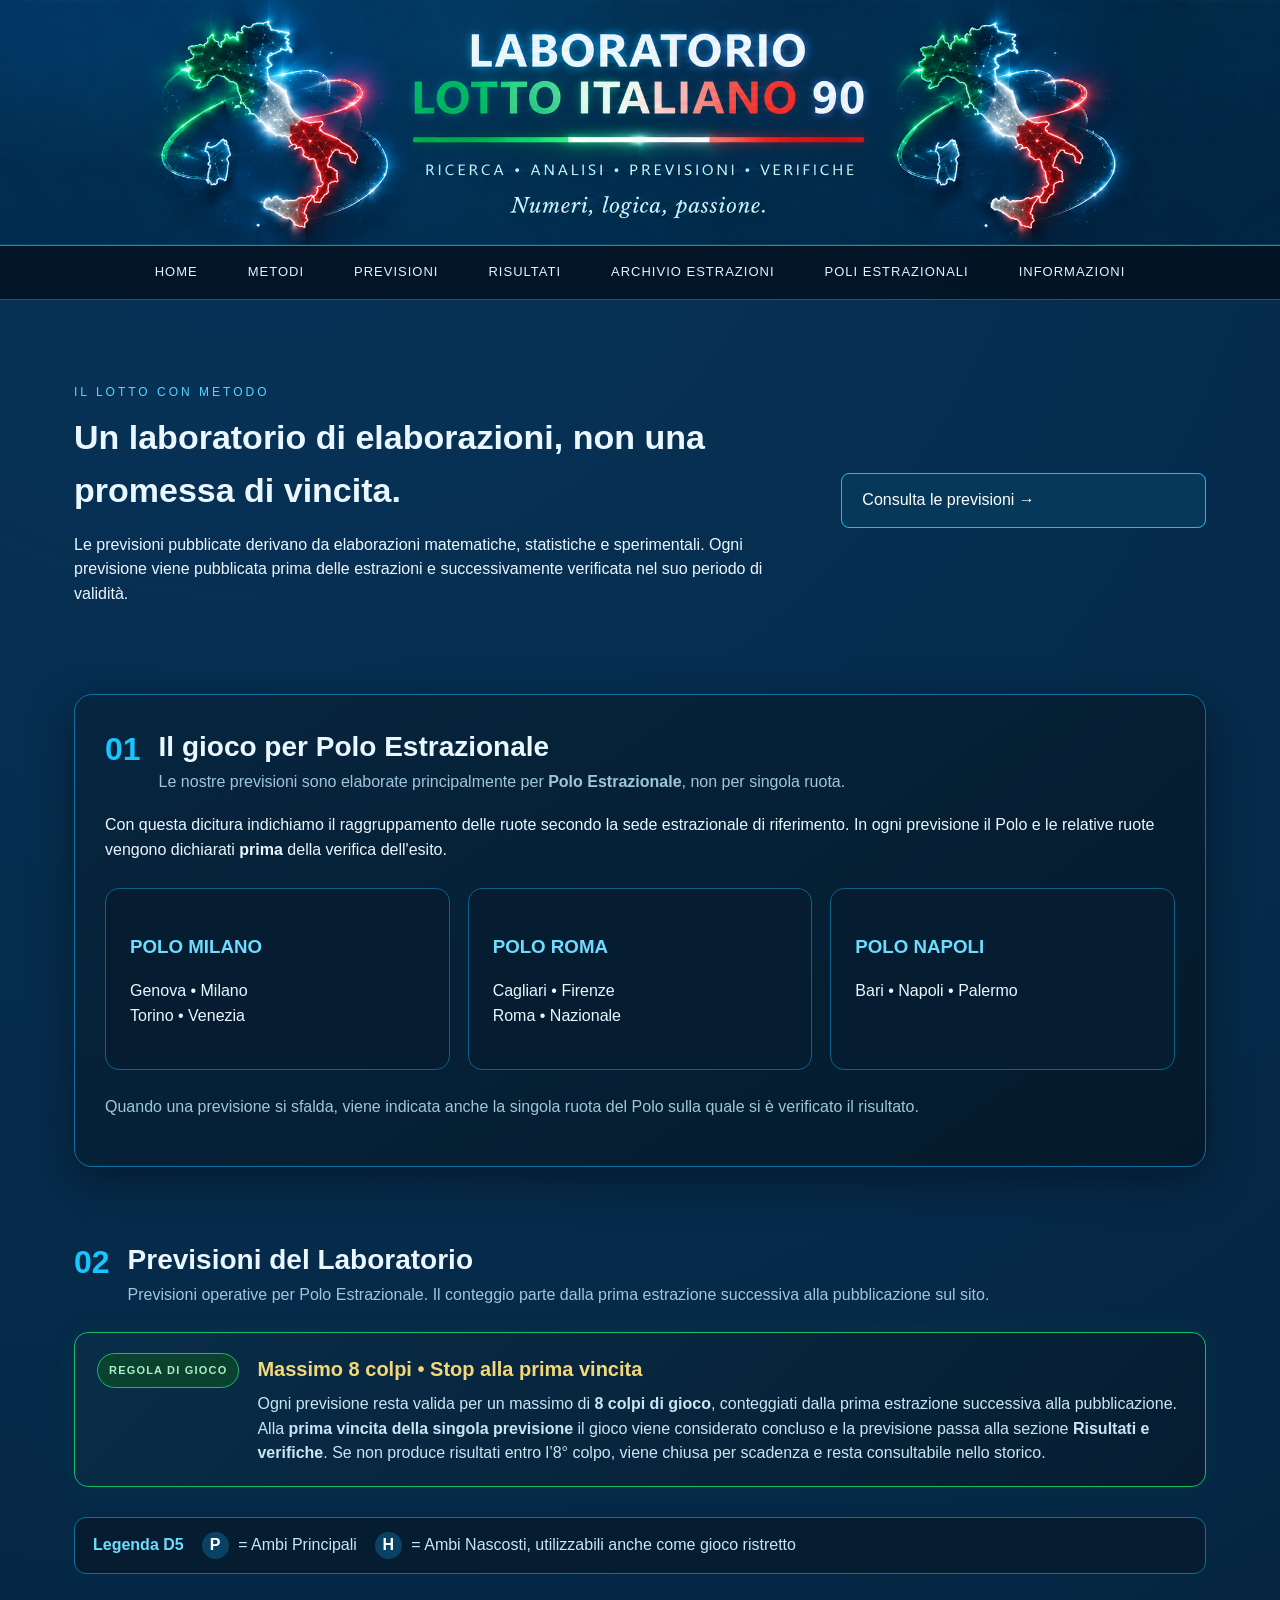
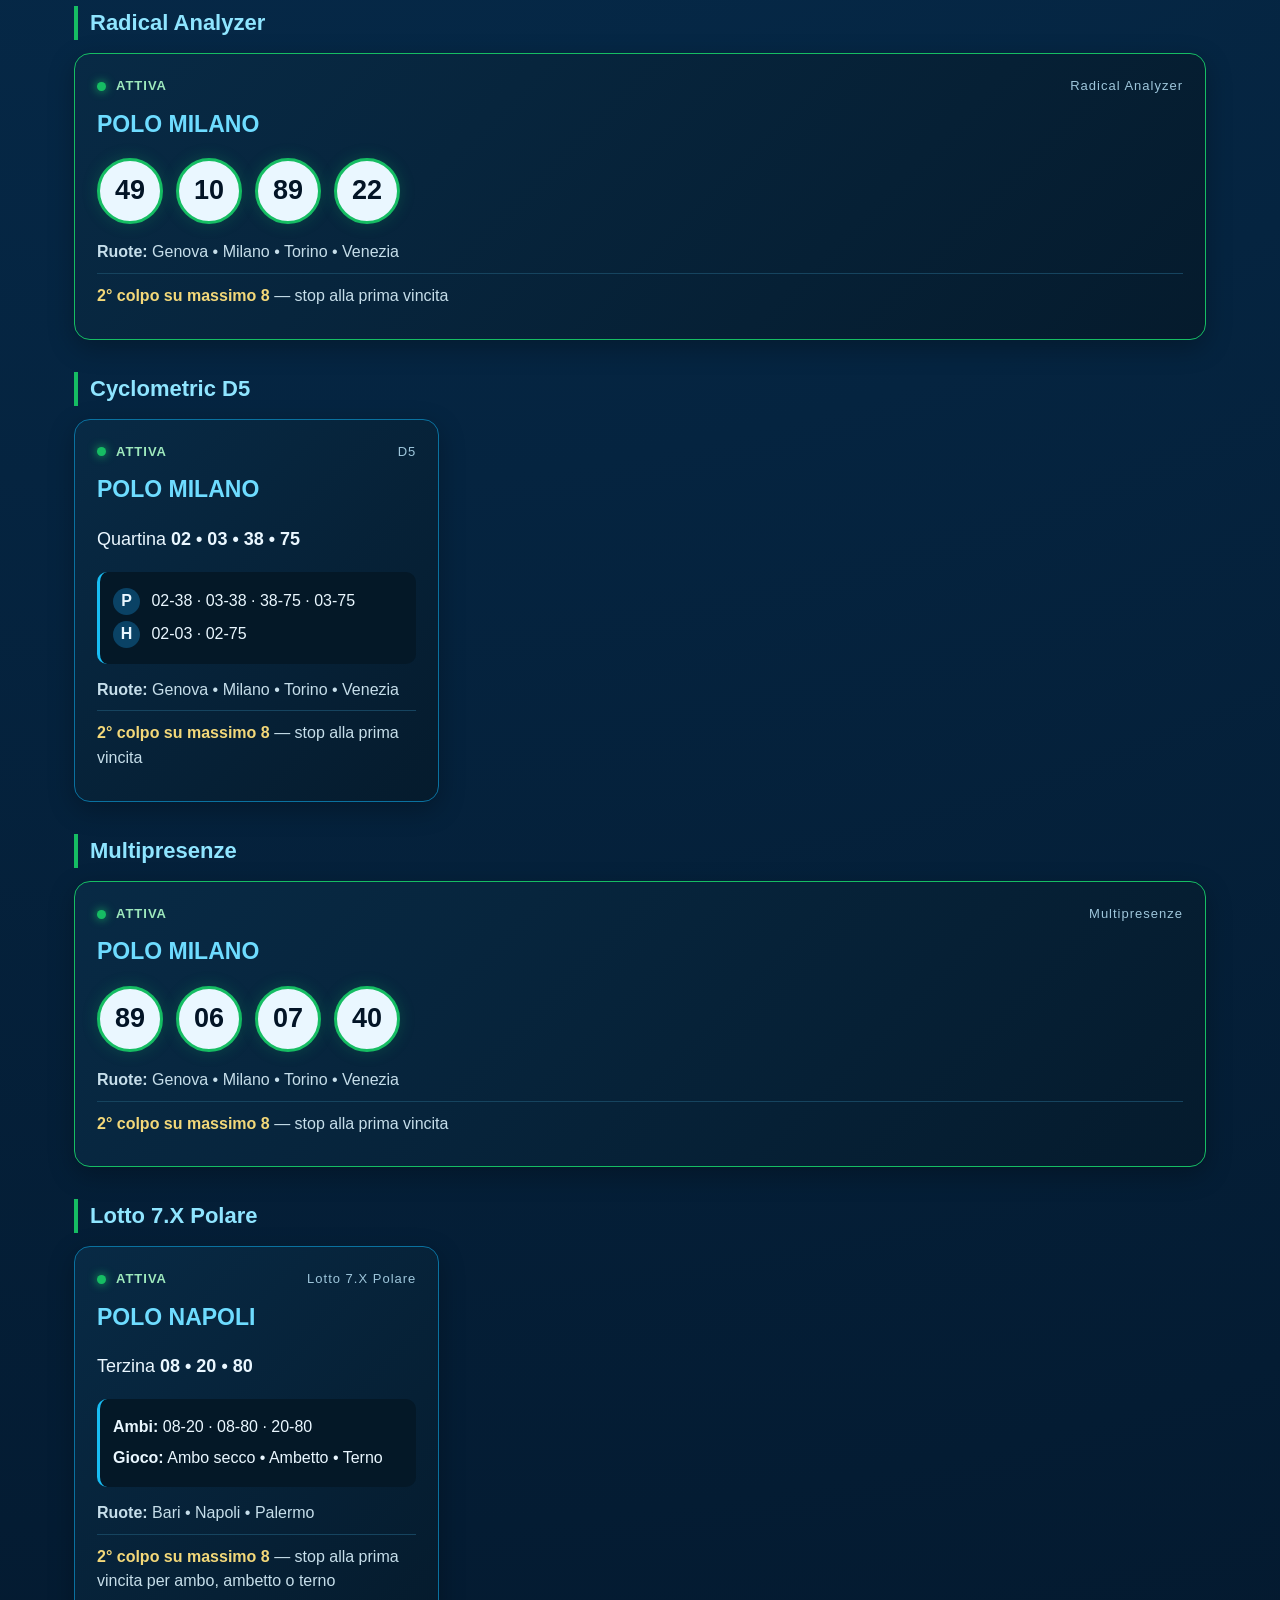
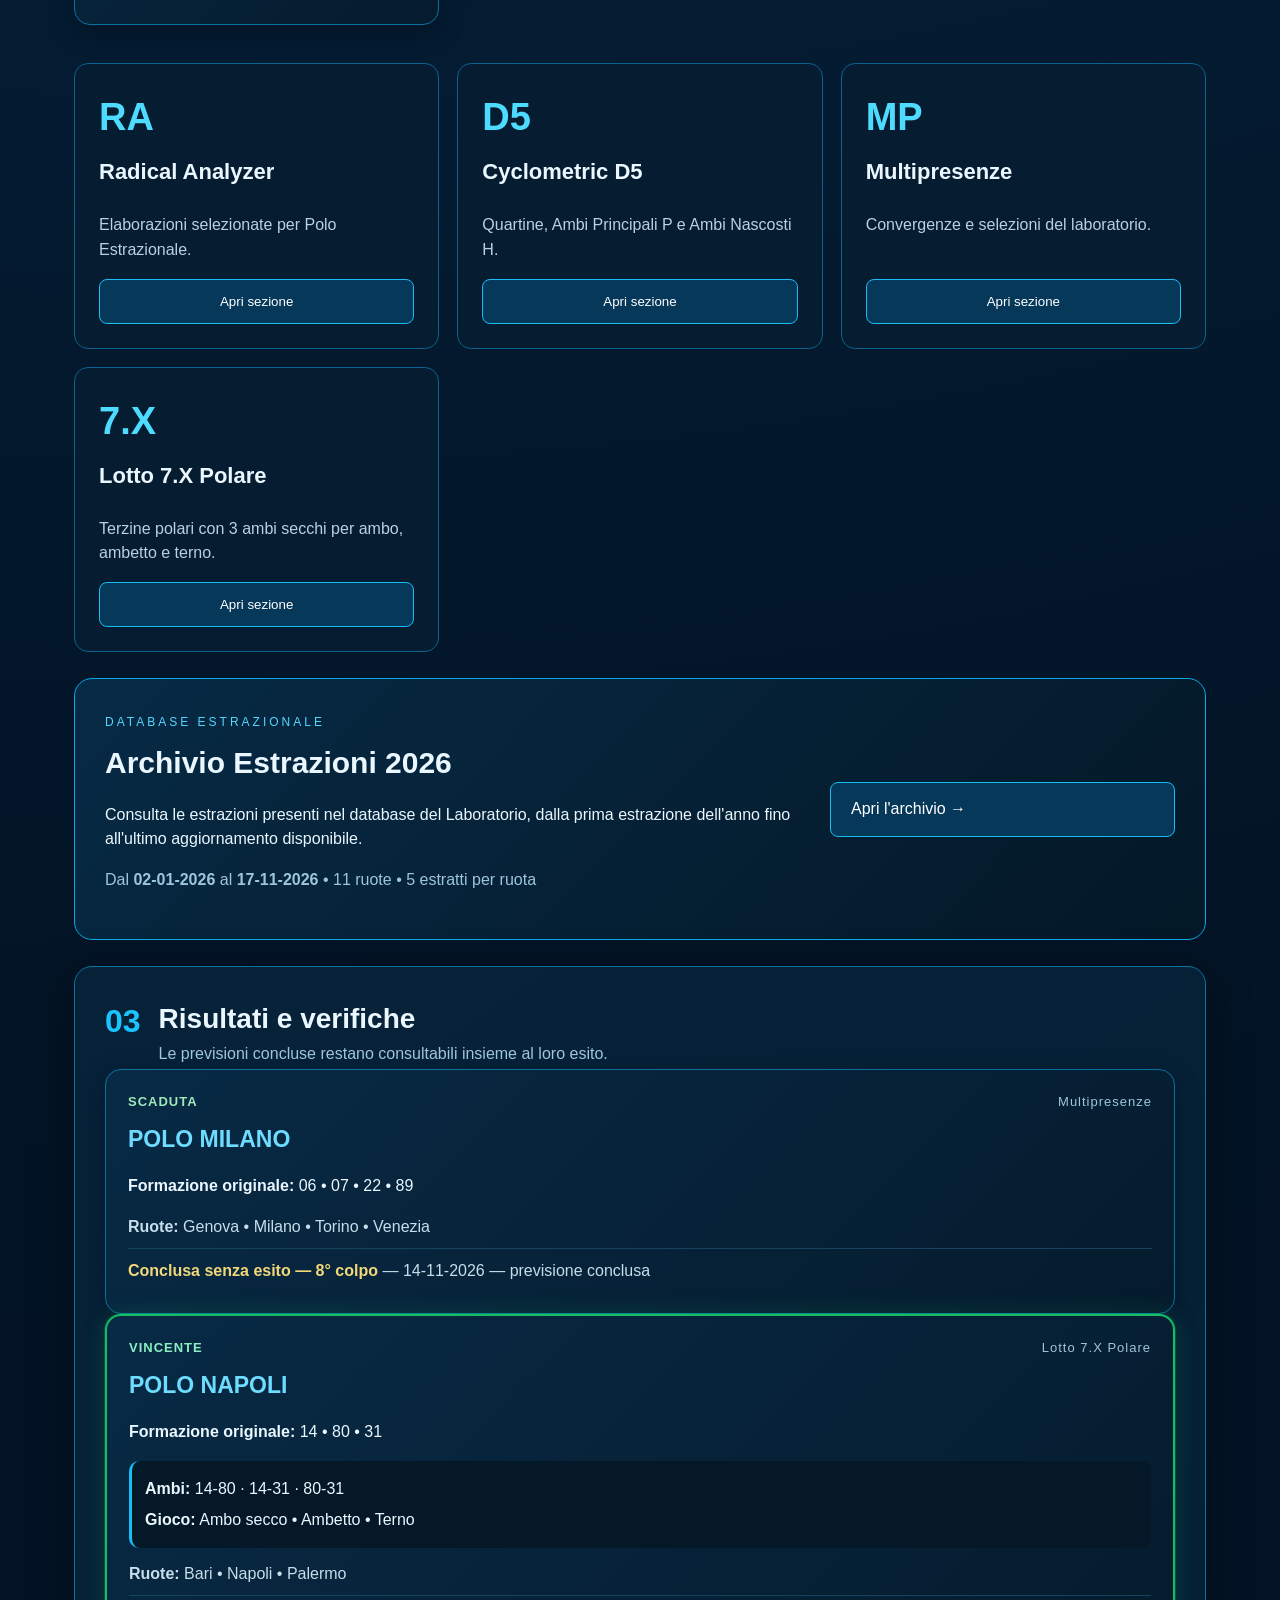
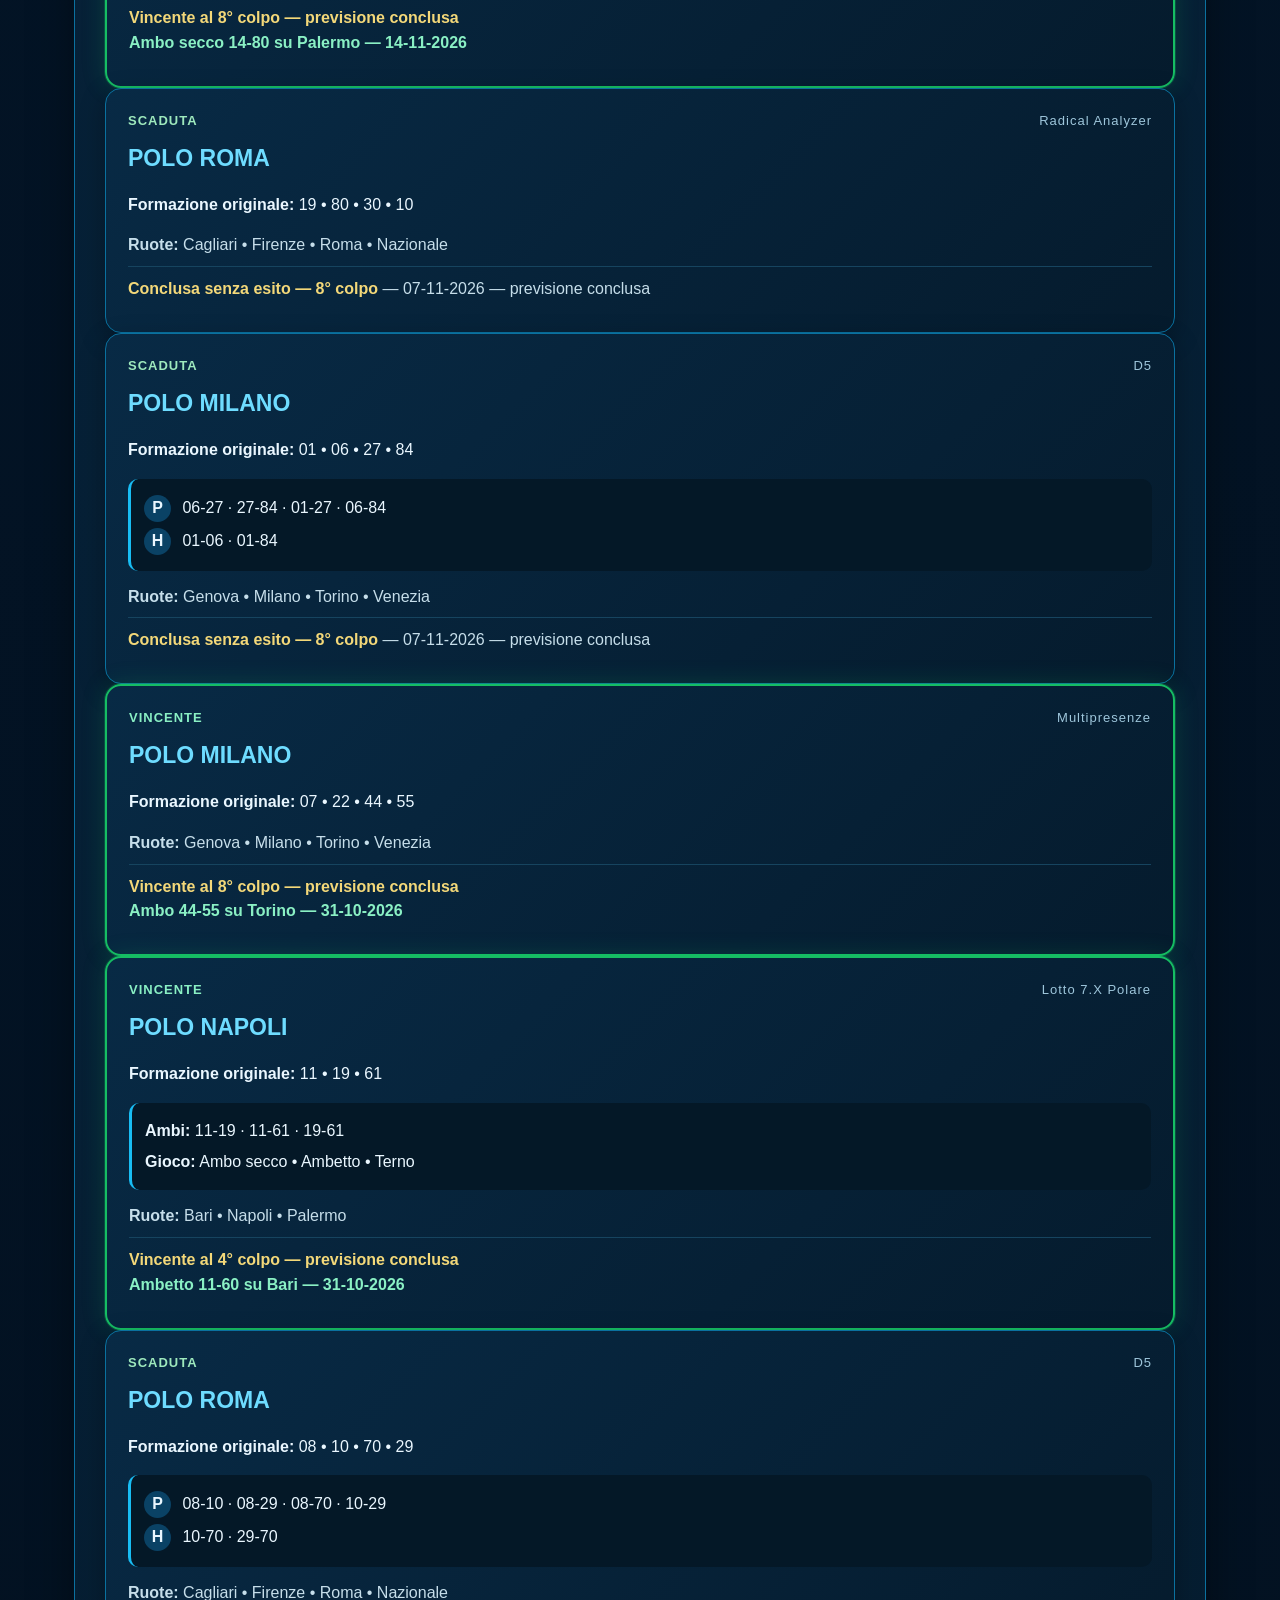
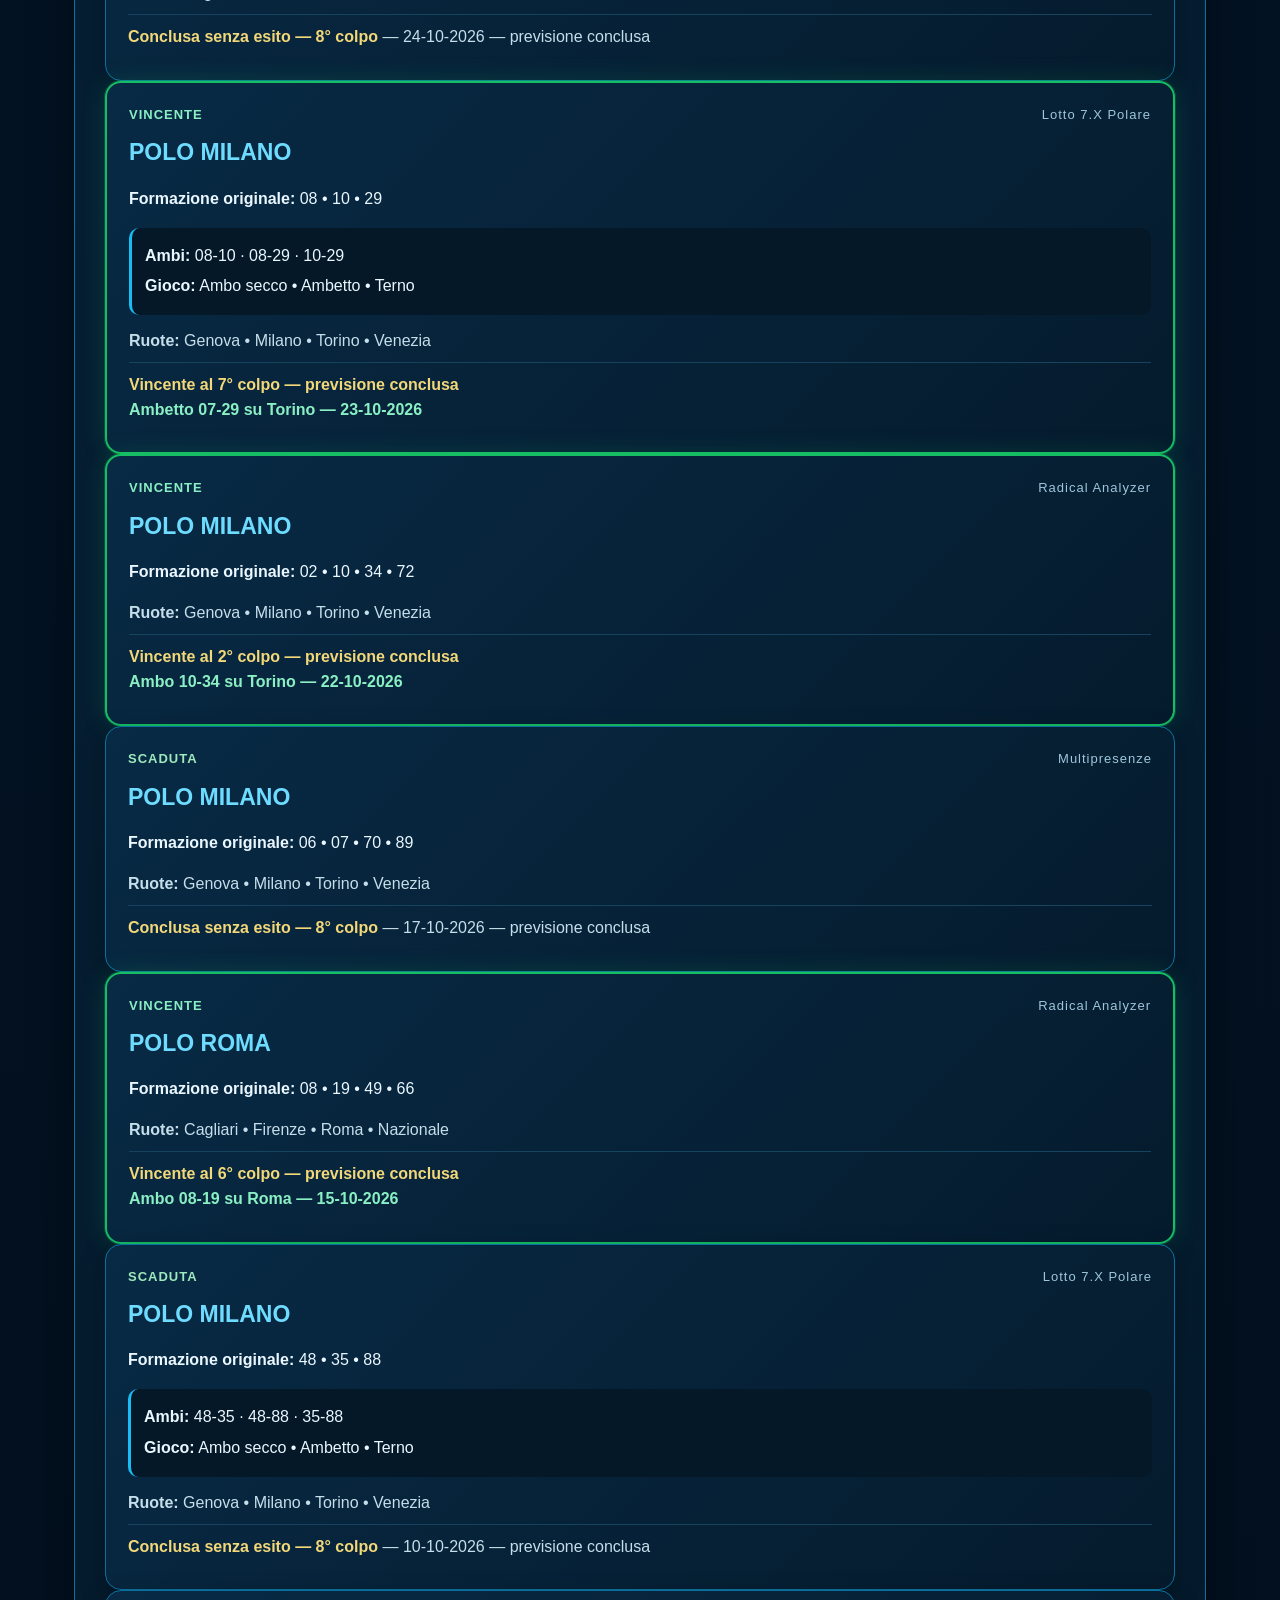
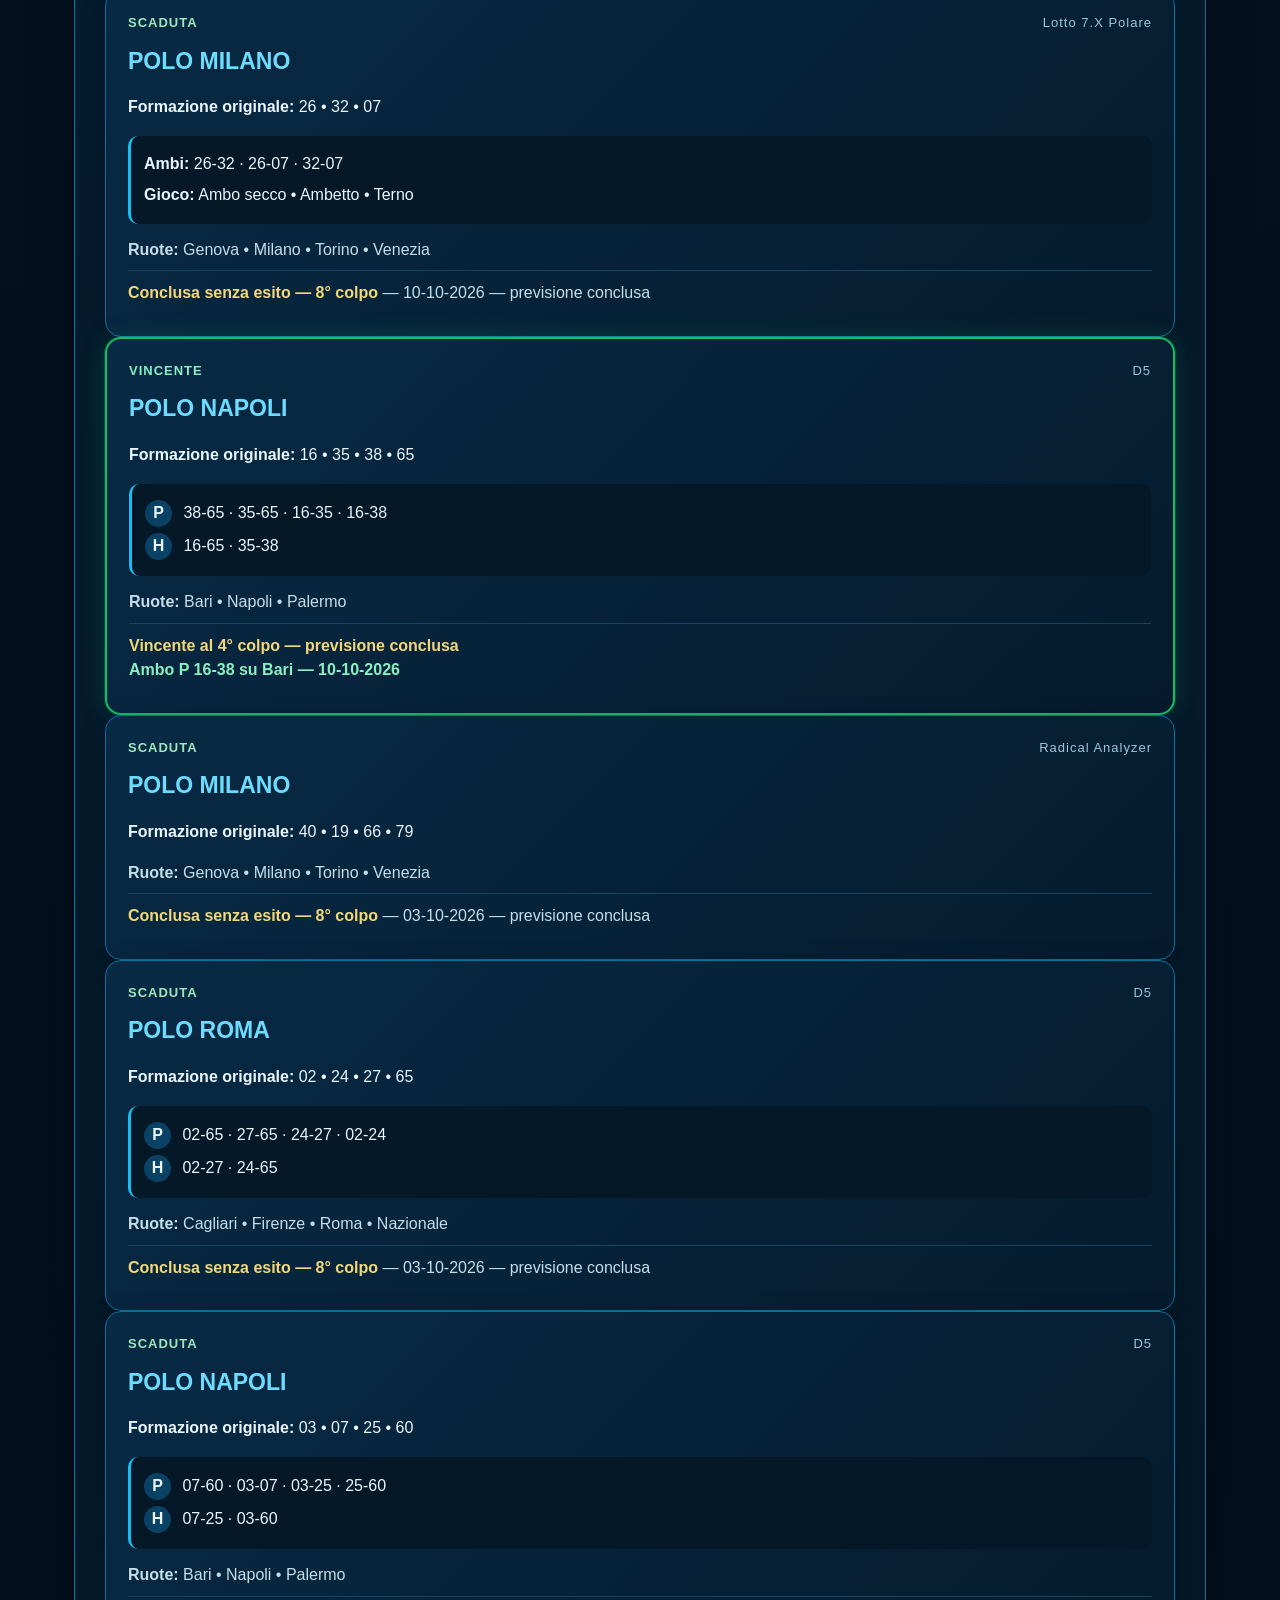
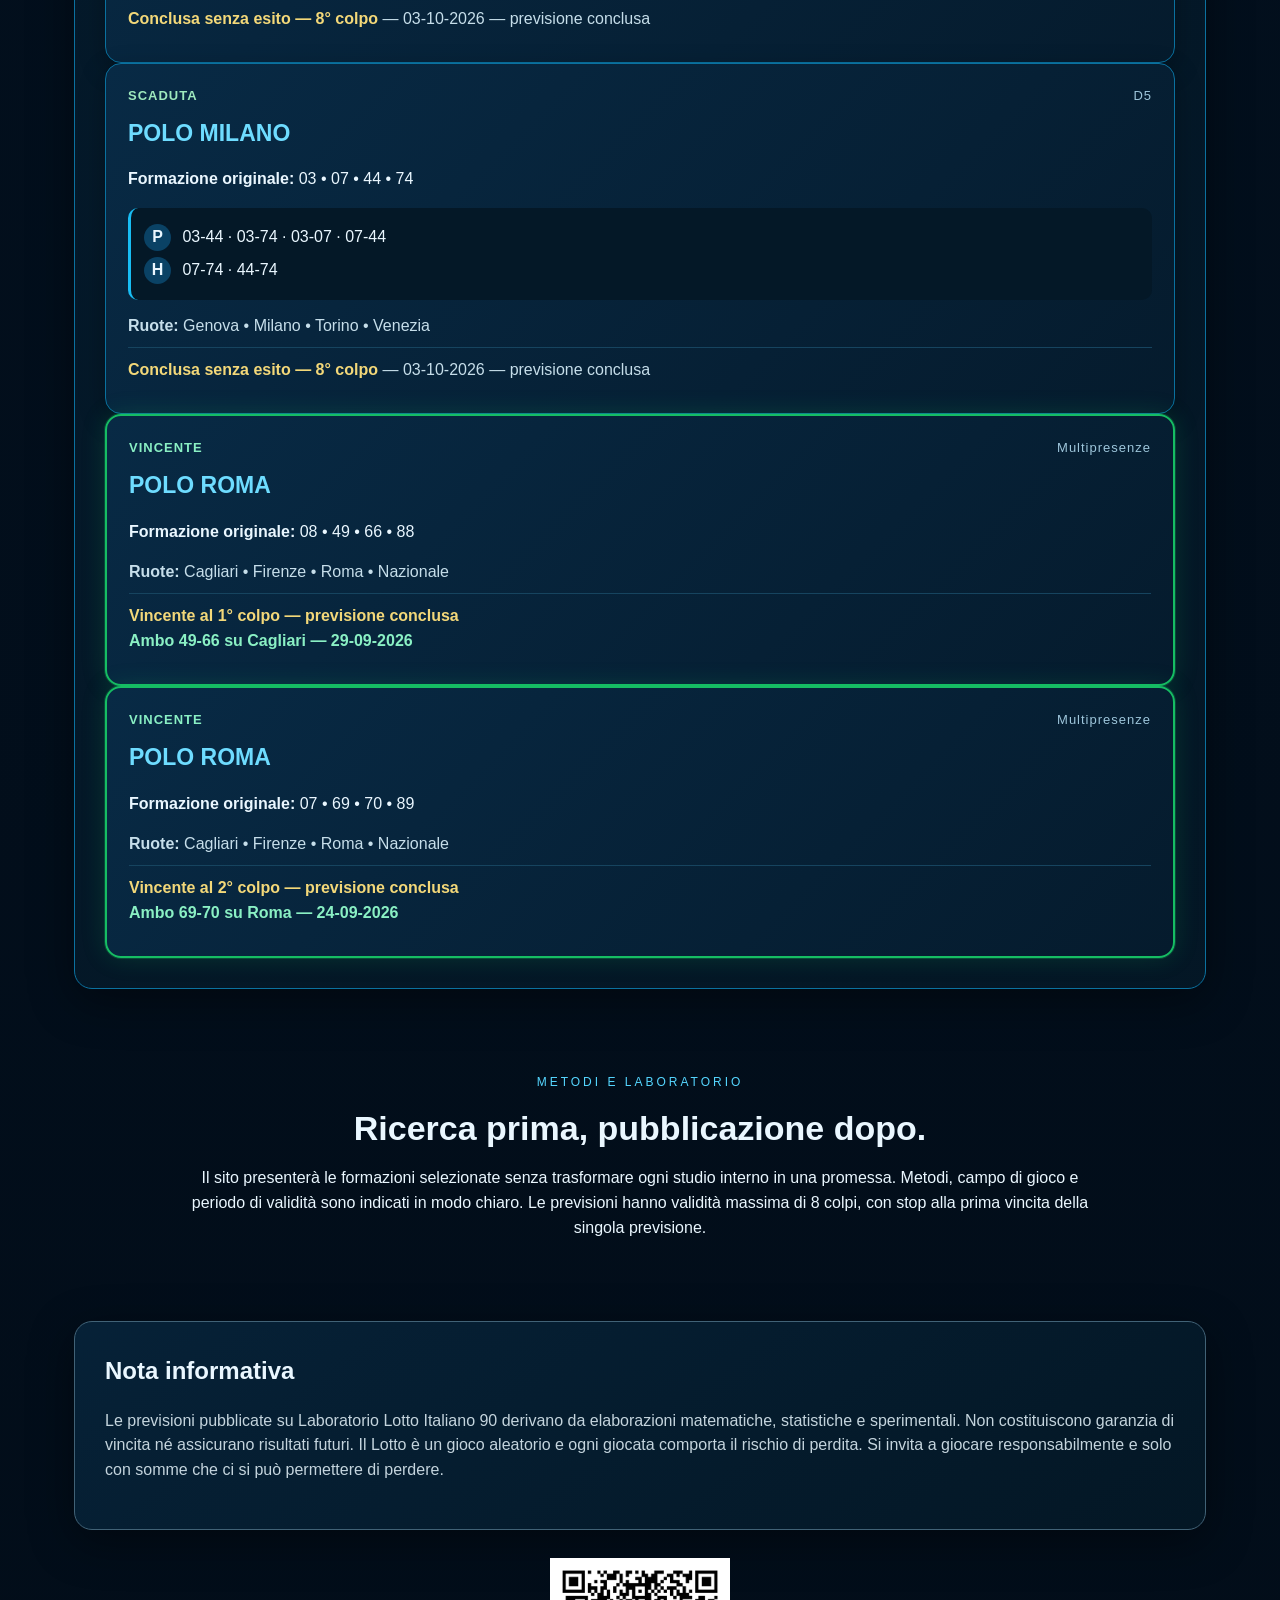
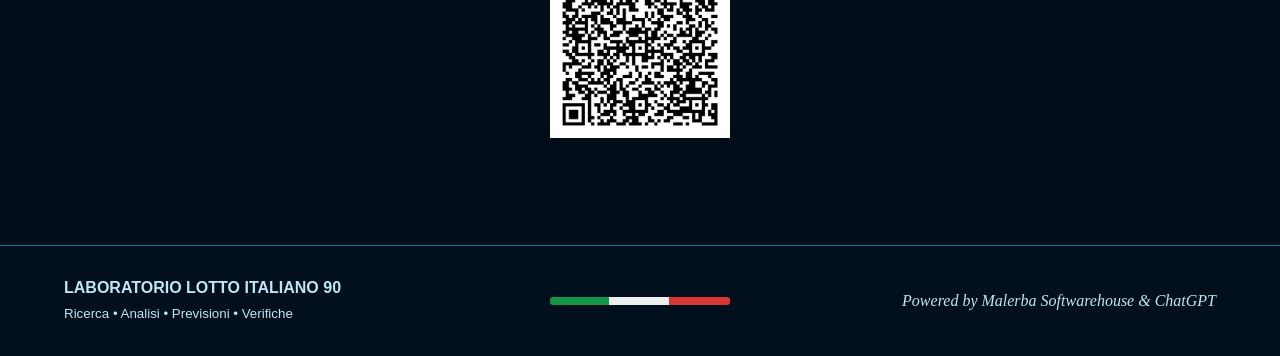
==== commit d446407b: "Update index.html" ====
--- a/index.html
+++ b/index.html
@@ -12,27 +12,27 @@
 
 <h3 id='ra' class='method-heading'>Radical Analyzer</h3>
 <div class='prediction-grid one'>
-<article class='prediction-card ra'><div class='prediction-top'><span class='live-dot'></span><b>ATTIVA</b><span class='method-tag'>Radical Analyzer</span></div><h3>POLO MILANO</h3><div class='number-row'><span>49</span><span>10</span><span>89</span><span>22</span></div><p class='wheels'><b>Ruote:</b> Genova • Milano • Torino • Venezia</p><p class='status'><b>1° colpo su massimo 8</b> — stop alla prima vincita</p></article>
+<article class='prediction-card ra'><div class='prediction-top'><span class='live-dot'></span><b>ATTIVA</b><span class='method-tag'>Radical Analyzer</span></div><h3>POLO MILANO</h3><div class='number-row'><span>49</span><span>10</span><span>89</span><span>22</span></div><p class='wheels'><b>Ruote:</b> Genova • Milano • Torino • Venezia</p><p class='status'><b>2° colpo su massimo 8</b> — stop alla prima vincita</p></article>
 </div>
 
 <h3 id='d5' class='method-heading'>Cyclometric D5</h3>
 <div class='prediction-grid'>
-<article class='prediction-card'><div class='prediction-top'><span class='live-dot'></span><b>ATTIVA</b><span class='method-tag'>D5</span></div><h3>POLO MILANO</h3><p class='quartina'>Quartina <b>02 • 03 • 38 • 75</b></p><div class='pairs'><p><strong>P</strong> 02-38 · 03-38 · 38-75 · 03-75</p><p><strong>H</strong> 02-03 · 02-75</p></div><p class='wheels'><b>Ruote:</b> Genova • Milano • Torino • Venezia</p><p class='status'><b>1° colpo su massimo 8</b> — stop alla prima vincita</p></article>
+<article class='prediction-card'><div class='prediction-top'><span class='live-dot'></span><b>ATTIVA</b><span class='method-tag'>D5</span></div><h3>POLO MILANO</h3><p class='quartina'>Quartina <b>02 • 03 • 38 • 75</b></p><div class='pairs'><p><strong>P</strong> 02-38 · 03-38 · 38-75 · 03-75</p><p><strong>H</strong> 02-03 · 02-75</p></div><p class='wheels'><b>Ruote:</b> Genova • Milano • Torino • Venezia</p><p class='status'><b>2° colpo su massimo 8</b> — stop alla prima vincita</p></article>
 </div>
 
 <h3 id='mp' class='method-heading'>Multipresenze</h3>
 <div class='prediction-grid one'>
-<article class='prediction-card mp'><div class='prediction-top'><span class='live-dot'></span><b>ATTIVA</b><span class='method-tag'>Multipresenze</span></div><h3>POLO MILANO</h3><div class='number-row'><span>89</span><span>06</span><span>07</span><span>40</span></div><p class='wheels'><b>Ruote:</b> Genova • Milano • Torino • Venezia</p><p class='status'><b>1° colpo su massimo 8</b> — stop alla prima vincita</p></article>
+<article class='prediction-card mp'><div class='prediction-top'><span class='live-dot'></span><b>ATTIVA</b><span class='method-tag'>Multipresenze</span></div><h3>POLO MILANO</h3><div class='number-row'><span>89</span><span>06</span><span>07</span><span>40</span></div><p class='wheels'><b>Ruote:</b> Genova • Milano • Torino • Venezia</p><p class='status'><b>2° colpo su massimo 8</b> — stop alla prima vincita</p></article>
 </div>
 <h3 id='lotto7x' class='method-heading'>Lotto 7.X Polare</h3>
 <div class='prediction-grid'>
-<article class='prediction-card'><div class='prediction-top'><span class='live-dot'></span><b>ATTIVA</b><span class='method-tag'>Lotto 7.X Polare</span></div><h3>POLO NAPOLI</h3><p class='quartina'>Terzina <b>08 • 20 • 80</b></p><div class='pairs'><p><b>Ambi:</b> 08-20 · 08-80 · 20-80</p><p><b>Gioco:</b> Ambo secco • Ambetto • Terno</p></div><p class='wheels'><b>Ruote:</b> Bari • Napoli • Palermo</p><p class='status'><b>1° colpo su massimo 8</b> — stop alla prima vincita per ambo, ambetto o terno</p></article>
+<article class='prediction-card'><div class='prediction-top'><span class='live-dot'></span><b>ATTIVA</b><span class='method-tag'>Lotto 7.X Polare</span></div><h3>POLO NAPOLI</h3><p class='quartina'>Terzina <b>08 • 20 • 80</b></p><div class='pairs'><p><b>Ambi:</b> 08-20 · 08-80 · 20-80</p><p><b>Gioco:</b> Ambo secco • Ambetto • Terno</p></div><p class='wheels'><b>Ruote:</b> Bari • Napoli • Palermo</p><p class='status'><b>2° colpo su massimo 8</b> — stop alla prima vincita per ambo, ambetto o terno</p></article>
 </div>
 
 <div class='cards compact'><article class='card'><div class='icon'>RA</div><h3>Radical Analyzer</h3><p>Elaborazioni selezionate per Polo Estrazionale.</p><button onclick="location.href='#ra'">Apri sezione</button></article><article class='card'><div class='icon'>D5</div><h3>Cyclometric D5</h3><p>Quartine, Ambi Principali P e Ambi Nascosti H.</p><button onclick="location.href='#d5'">Apri sezione</button></article><article class='card'><div class='icon'>MP</div><h3>Multipresenze</h3><p>Convergenze e selezioni del laboratorio.</p><button onclick="location.href='#mp'">Apri sezione</button></article><article class='card'><div class='icon'>7.X</div><h3>Lotto 7.X Polare</h3><p>Terzine polari con 3 ambi secchi per ambo, ambetto e terno.</p><button onclick="location.href='#lotto7x'">Apri sezione</button></article>
 </div>
 
-<section class='archive-teaser'><div><span class='eyebrow'>DATABASE ESTRAZIONALE</span><h2>Archivio Estrazioni 2026</h2><p>Consulta le estrazioni presenti nel database del Laboratorio, dalla prima estrazione dell'anno fino all'ultimo aggiornamento disponibile.</p><p class='archive-meta'>Dal <b>02-01-2026</b> al <b>14-11-2026</b> • 11 ruote • 5 estratti per ruota</p></div><a class='primary' href='archivio.html'>Apri l'archivio →</a></section>
+<section class='archive-teaser'><div><span class='eyebrow'>DATABASE ESTRAZIONALE</span><h2>Archivio Estrazioni 2026</h2><p>Consulta le estrazioni presenti nel database del Laboratorio, dalla prima estrazione dell'anno fino all'ultimo aggiornamento disponibile.</p><p class='archive-meta'>Dal <b>02-01-2026</b> al <b>17-11-2026</b> • 11 ruote • 5 estratti per ruota</p></div><a class='primary' href='archivio.html'>Apri l'archivio →</a></section>
 <section id='risultati' class='panel results'><div class='panel-title'><span>03</span><div><h2>Risultati e verifiche</h2><p>Le previsioni concluse restano consultabili insieme al loro esito.</p></div></div><article class='prediction-card'><div class='prediction-top'><b>SCADUTA</b><span class='method-tag'>Multipresenze</span></div><h3>POLO MILANO</h3><p><b>Formazione originale:</b> 06 • 07 • 22 • 89</p><p class='wheels'><b>Ruote:</b> Genova • Milano • Torino • Venezia</p><p class='status'><b>Conclusa senza esito — 8° colpo</b> — 14-11-2026 — previsione conclusa</p></article><article class='prediction-card winner'><div class='prediction-top'><b>VINCENTE</b><span class='method-tag'>Lotto 7.X Polare</span></div><h3>POLO NAPOLI</h3><p><b>Formazione originale:</b> 14 • 80 • 31</p><div class='pairs'><p><b>Ambi:</b> 14-80 · 14-31 · 80-31</p><p><b>Gioco:</b> Ambo secco • Ambetto • Terno</p></div><p class='wheels'><b>Ruote:</b> Bari • Napoli • Palermo</p><p class='status'><b>Vincente al 8° colpo — previsione conclusa</b><br>Ambo secco 14-80 su Palermo — 14-11-2026</p></article><article class='prediction-card'><div class='prediction-top'><b>SCADUTA</b><span class='method-tag'>Radical Analyzer</span></div><h3>POLO ROMA</h3><p><b>Formazione originale:</b> 19 • 80 • 30 • 10</p><p class='wheels'><b>Ruote:</b> Cagliari • Firenze • Roma • Nazionale</p><p class='status'><b>Conclusa senza esito — 8° colpo</b> — 07-11-2026 — previsione conclusa</p></article><article class='prediction-card'><div class='prediction-top'><b>SCADUTA</b><span class='method-tag'>D5</span></div><h3>POLO MILANO</h3><p><b>Formazione originale:</b> 01 • 06 • 27 • 84</p><div class='pairs'><p><strong>P</strong> 06-27 · 27-84 · 01-27 · 06-84</p><p><strong>H</strong> 01-06 · 01-84</p></div><p class='wheels'><b>Ruote:</b> Genova • Milano • Torino • Venezia</p><p class='status'><b>Conclusa senza esito — 8° colpo</b> — 07-11-2026 — previsione conclusa</p></article><article class='prediction-card winner'><div class='prediction-top'><b>VINCENTE</b><span class='method-tag'>Multipresenze</span></div><h3>POLO MILANO</h3><p><b>Formazione originale:</b> 07 • 22 • 44 • 55</p><p class='wheels'><b>Ruote:</b> Genova • Milano • Torino • Venezia</p><p class='status'><b>Vincente al 8° colpo — previsione conclusa</b><br>Ambo 44-55 su Torino — 31-10-2026</p></article><article class='prediction-card winner'><div class='prediction-top'><b>VINCENTE</b><span class='method-tag'>Lotto 7.X Polare</span></div><h3>POLO NAPOLI</h3><p><b>Formazione originale:</b> 11 • 19 • 61</p><div class='pairs'><p><b>Ambi:</b> 11-19 · 11-61 · 19-61</p><p><b>Gioco:</b> Ambo secco • Ambetto • Terno</p></div><p class='wheels'><b>Ruote:</b> Bari • Napoli • Palermo</p><p class='status'><b>Vincente al 4° colpo — previsione conclusa</b><br>Ambetto 11-60 su Bari — 31-10-2026</p></article><article class='prediction-card'><div class='prediction-top'><b>SCADUTA</b><span class='method-tag'>D5</span></div><h3>POLO ROMA</h3><p><b>Formazione originale:</b> 08 • 10 • 70 • 29</p><div class='pairs'><p><strong>P</strong> 08-10 · 08-29 · 08-70 · 10-29</p><p><strong>H</strong> 10-70 · 29-70</p></div><p class='wheels'><b>Ruote:</b> Cagliari • Firenze • Roma • Nazionale</p><p class='status'><b>Conclusa senza esito — 8° colpo</b> — 24-10-2026 — previsione conclusa</p></article><article class='prediction-card winner'><div class='prediction-top'><b>VINCENTE</b><span class='method-tag'>Lotto 7.X Polare</span></div><h3>POLO MILANO</h3><p><b>Formazione originale:</b> 08 • 10 • 29</p><div class='pairs'><p><b>Ambi:</b> 08-10 · 08-29 · 10-29</p><p><b>Gioco:</b> Ambo secco • Ambetto • Terno</p></div><p class='wheels'><b>Ruote:</b> Genova • Milano • Torino • Venezia</p><p class='status'><b>Vincente al 7° colpo — previsione conclusa</b><br>Ambetto 07-29 su Torino — 23-10-2026</p></article><article class='prediction-card winner'><div class='prediction-top'><b>VINCENTE</b><span class='method-tag'>Radical Analyzer</span></div><h3>POLO MILANO</h3><p><b>Formazione originale:</b> 02 • 10 • 34 • 72</p><p class='wheels'><b>Ruote:</b> Genova • Milano • Torino • Venezia</p><p class='status'><b>Vincente al 2° colpo — previsione conclusa</b><br>Ambo 10-34 su Torino — 22-10-2026</p></article><article class='prediction-card'><div class='prediction-top'><b>SCADUTA</b><span class='method-tag'>Multipresenze</span></div><h3>POLO MILANO</h3><p><b>Formazione originale:</b> 06 • 07 • 70 • 89</p><p class='wheels'><b>Ruote:</b> Genova • Milano • Torino • Venezia</p><p class='status'><b>Conclusa senza esito — 8° colpo</b> — 17-10-2026 — previsione conclusa</p></article><article class='prediction-card winner'><div class='prediction-top'><b>VINCENTE</b><span class='method-tag'>Radical Analyzer</span></div><h3>POLO ROMA</h3><p><b>Formazione originale:</b> 08 • 19 • 49 • 66</p><p class='wheels'><b>Ruote:</b> Cagliari • Firenze • Roma • Nazionale</p><p class='status'><b>Vincente al 6° colpo — previsione conclusa</b><br>Ambo 08-19 su Roma — 15-10-2026</p></article><article class='prediction-card'><div class='prediction-top'><b>SCADUTA</b><span class='method-tag'>Lotto 7.X Polare</span></div><h3>POLO MILANO</h3><p><b>Formazione originale:</b> 48 • 35 • 88</p><div class='pairs'><p><b>Ambi:</b> 48-35 · 48-88 · 35-88</p><p><b>Gioco:</b> Ambo secco • Ambetto • Terno</p></div><p class='wheels'><b>Ruote:</b> Genova • Milano • Torino • Venezia</p><p class='status'><b>Conclusa senza esito — 8° colpo</b> — 10-10-2026 — previsione conclusa</p></article><article class='prediction-card'><div class='prediction-top'><b>SCADUTA</b><span class='method-tag'>Lotto 7.X Polare</span></div><h3>POLO MILANO</h3><p><b>Formazione originale:</b> 26 • 32 • 07</p><div class='pairs'><p><b>Ambi:</b> 26-32 · 26-07 · 32-07</p><p><b>Gioco:</b> Ambo secco • Ambetto • Terno</p></div><p class='wheels'><b>Ruote:</b> Genova • Milano • Torino • Venezia</p><p class='status'><b>Conclusa senza esito — 8° colpo</b> — 10-10-2026 — previsione conclusa</p></article><article class='prediction-card winner'><div class='prediction-top'><b>VINCENTE</b><span class='method-tag'>D5</span></div><h3>POLO NAPOLI</h3><p><b>Formazione originale:</b> 16 • 35 • 38 • 65</p><div class='pairs'><p><strong>P</strong> 38-65 · 35-65 · 16-35 · 16-38</p><p><strong>H</strong> 16-65 · 35-38</p></div><p class='wheels'><b>Ruote:</b> Bari • Napoli • Palermo</p><p class='status'><b>Vincente al 4° colpo — previsione conclusa</b><br>Ambo P 16-38 su Bari — 10-10-2026</p></article><article class='prediction-card'><div class='prediction-top'><b>SCADUTA</b><span class='method-tag'>Radical Analyzer</span></div><h3>POLO MILANO</h3><p><b>Formazione originale:</b> 40 • 19 • 66 • 79</p><p class='wheels'><b>Ruote:</b> Genova • Milano • Torino • Venezia</p><p class='status'><b>Conclusa senza esito — 8° colpo</b> — 03-10-2026 — previsione conclusa</p></article><article class='prediction-card'><div class='prediction-top'><b>SCADUTA</b><span class='method-tag'>D5</span></div><h3>POLO ROMA</h3><p><b>Formazione originale:</b> 02 • 24 • 27 • 65</p><div class='pairs'><p><strong>P</strong> 02-65 · 27-65 · 24-27 · 02-24</p><p><strong>H</strong> 02-27 · 24-65</p></div><p class='wheels'><b>Ruote:</b> Cagliari • Firenze • Roma • Nazionale</p><p class='status'><b>Conclusa senza esito — 8° colpo</b> — 03-10-2026 — previsione conclusa</p></article><article class='prediction-card'><div class='prediction-top'><b>SCADUTA</b><span class='method-tag'>D5</span></div><h3>POLO NAPOLI</h3><p><b>Formazione originale:</b> 03 • 07 • 25 • 60</p><div class='pairs'><p><strong>P</strong> 07-60 · 03-07 · 03-25 · 25-60</p><p><strong>H</strong> 07-25 · 03-60</p></div><p class='wheels'><b>Ruote:</b> Bari • Napoli • Palermo</p><p class='status'><b>Conclusa senza esito — 8° colpo</b> — 03-10-2026 — previsione conclusa</p></article><article class='prediction-card'><div class='prediction-top'><b>SCADUTA</b><span class='method-tag'>D5</span></div><h3>POLO MILANO</h3><p><b>Formazione originale:</b> 03 • 07 • 44 • 74</p><div class='pairs'><p><strong>P</strong> 03-44 · 03-74 · 03-07 · 07-44</p><p><strong>H</strong> 07-74 · 44-74</p></div><p class='wheels'><b>Ruote:</b> Genova • Milano • Torino • Venezia</p><p class='status'><b>Conclusa senza esito — 8° colpo</b> — 03-10-2026 — previsione conclusa</p></article><article class='prediction-card winner'><div class='prediction-top'><b>VINCENTE</b><span class='method-tag'>Multipresenze</span></div><h3>POLO ROMA</h3><p><b>Formazione originale:</b> 08 • 49 • 66 • 88</p><p class='wheels'><b>Ruote:</b> Cagliari • Firenze • Roma • Nazionale</p><p class='status'><b>Vincente al 1° colpo — previsione conclusa</b><br>Ambo 49-66 su Cagliari — 29-09-2026</p></article><article class='prediction-card winner'><div class='prediction-top'><b>VINCENTE</b><span class='method-tag'>Multipresenze</span></div><h3>POLO ROMA</h3><p><b>Formazione originale:</b> 07 • 69 • 70 • 89</p><p class='wheels'><b>Ruote:</b> Cagliari • Firenze • Roma • Nazionale</p><p class='status'><b>Vincente al 2° colpo — previsione conclusa</b><br>Ambo 69-70 su Roma — 24-09-2026</p></article></section>
 <section id='metodi' class='split methods-clean'><div><span class='eyebrow'>METODI E LABORATORIO</span><h2>Ricerca prima, pubblicazione dopo.</h2><p>Il sito presenterà le formazioni selezionate senza trasformare ogni studio interno in una promessa. Metodi, campo di gioco e periodo di validità sono indicati in modo chiaro. Le previsioni hanno validità massima di 8 colpi, con stop alla prima vincita della singola previsione.</p></div></section>
 <section id='note' class='notice'><h2>Nota informativa</h2><p>Le previsioni pubblicate su Laboratorio Lotto Italiano 90 derivano da elaborazioni matematiche, statistiche e sperimentali. Non costituiscono garanzia di vincita né assicurano risultati futuri. Il Lotto è un gioco aleatorio e ogni giocata comporta il rischio di perdita. Si invita a giocare responsabilmente e solo con somme che ci si può permettere di perdere.</p></section>
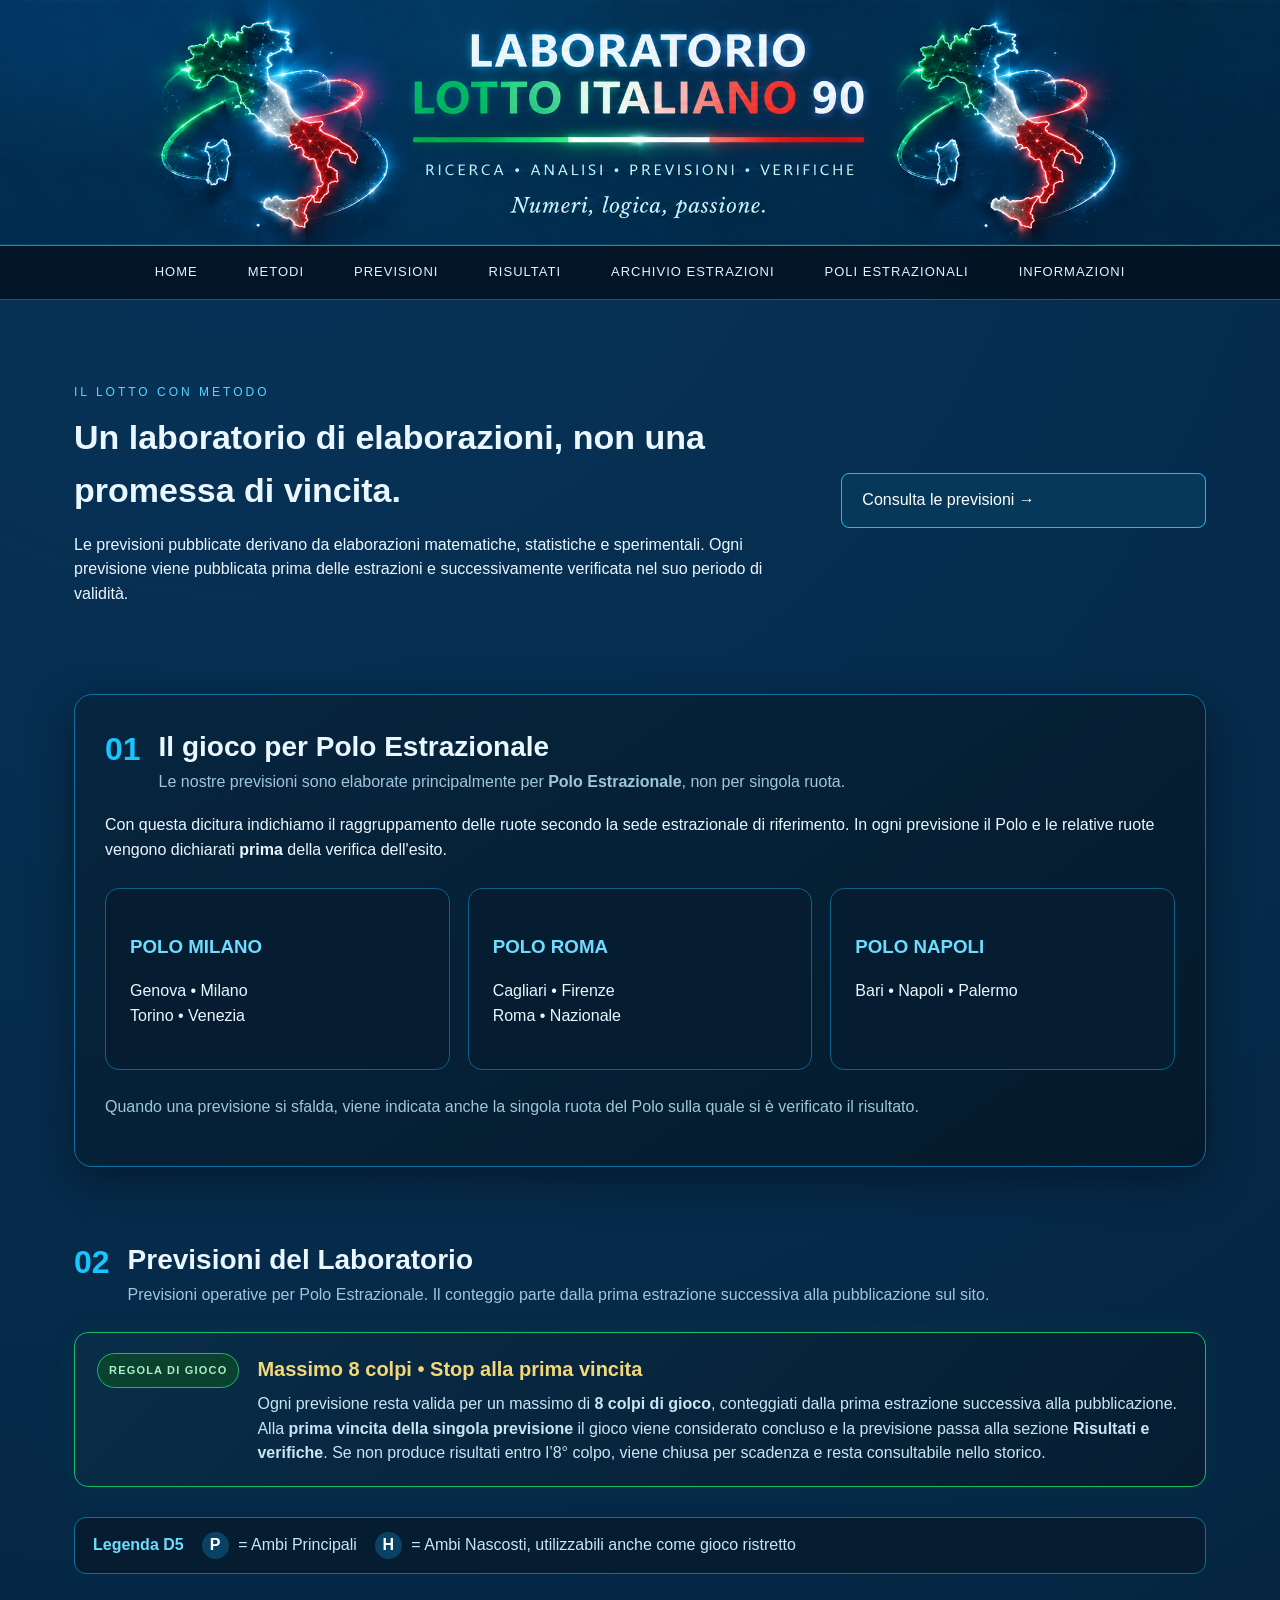
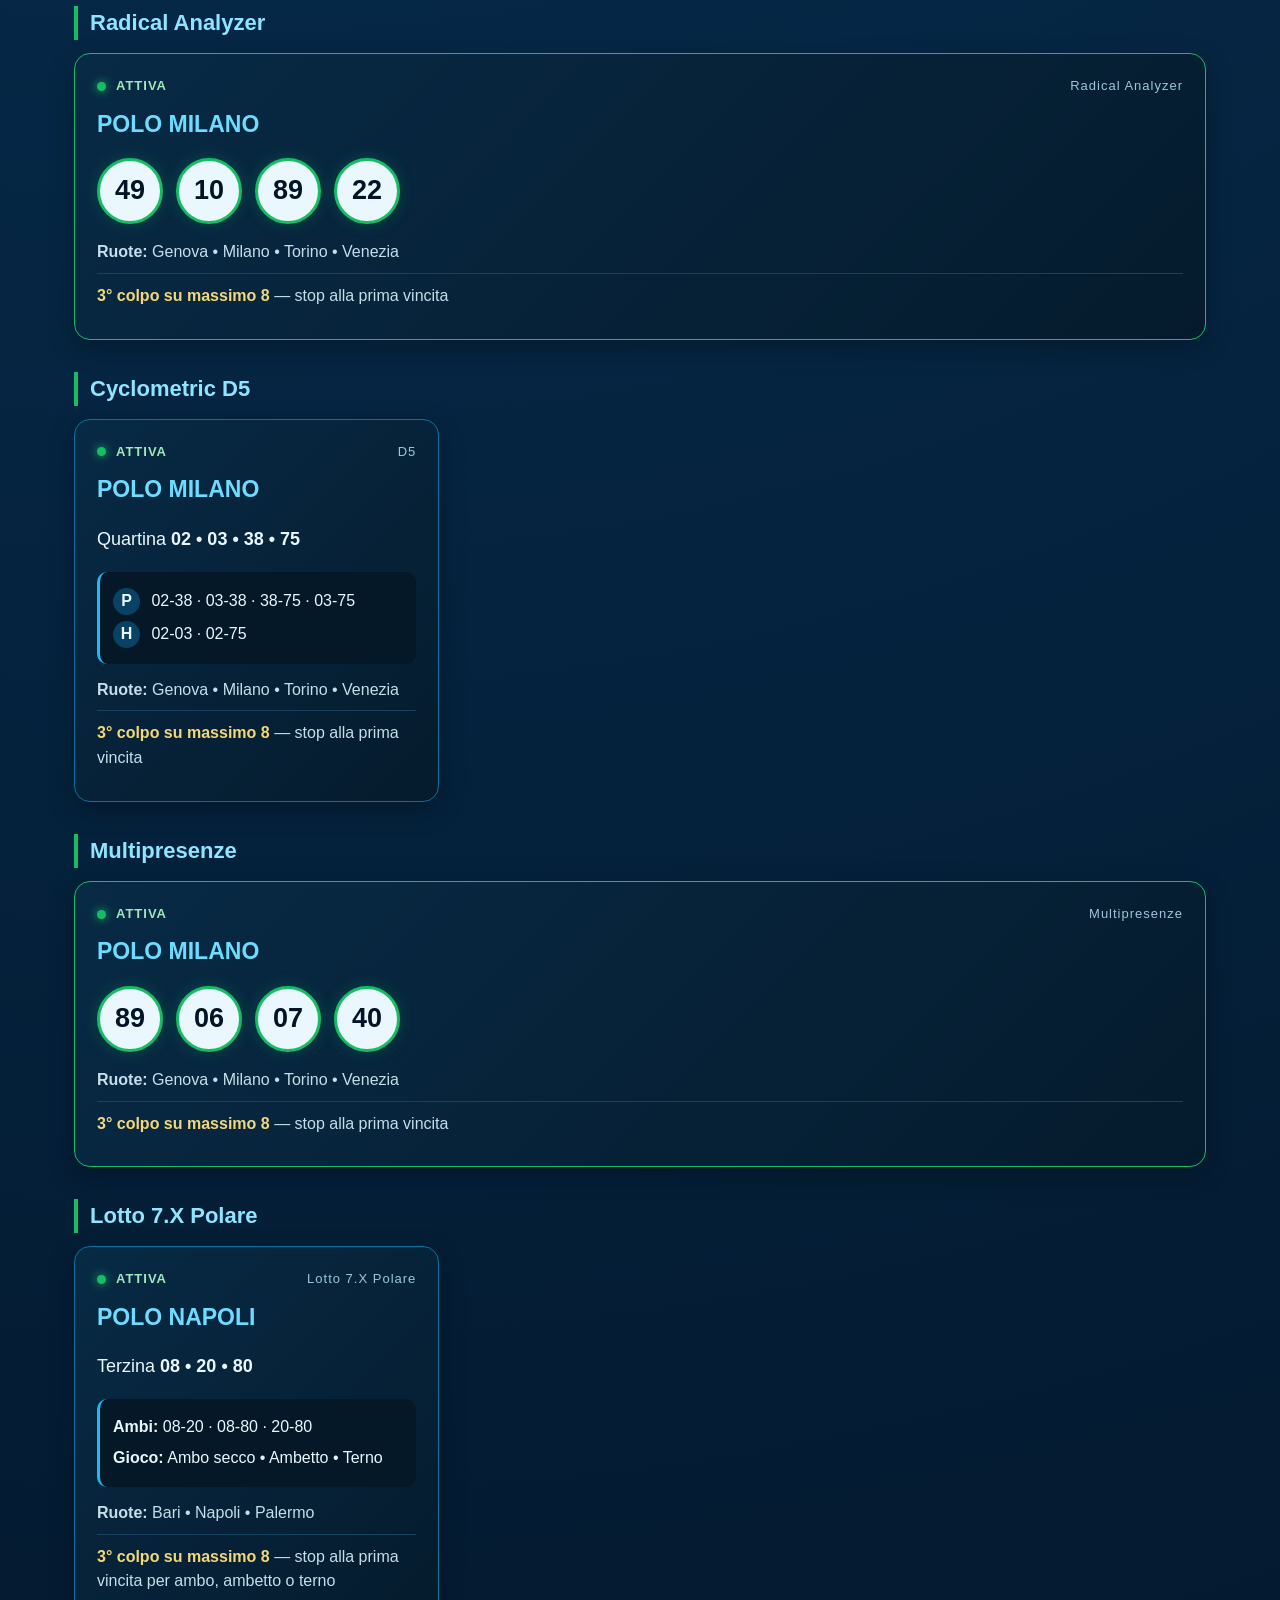
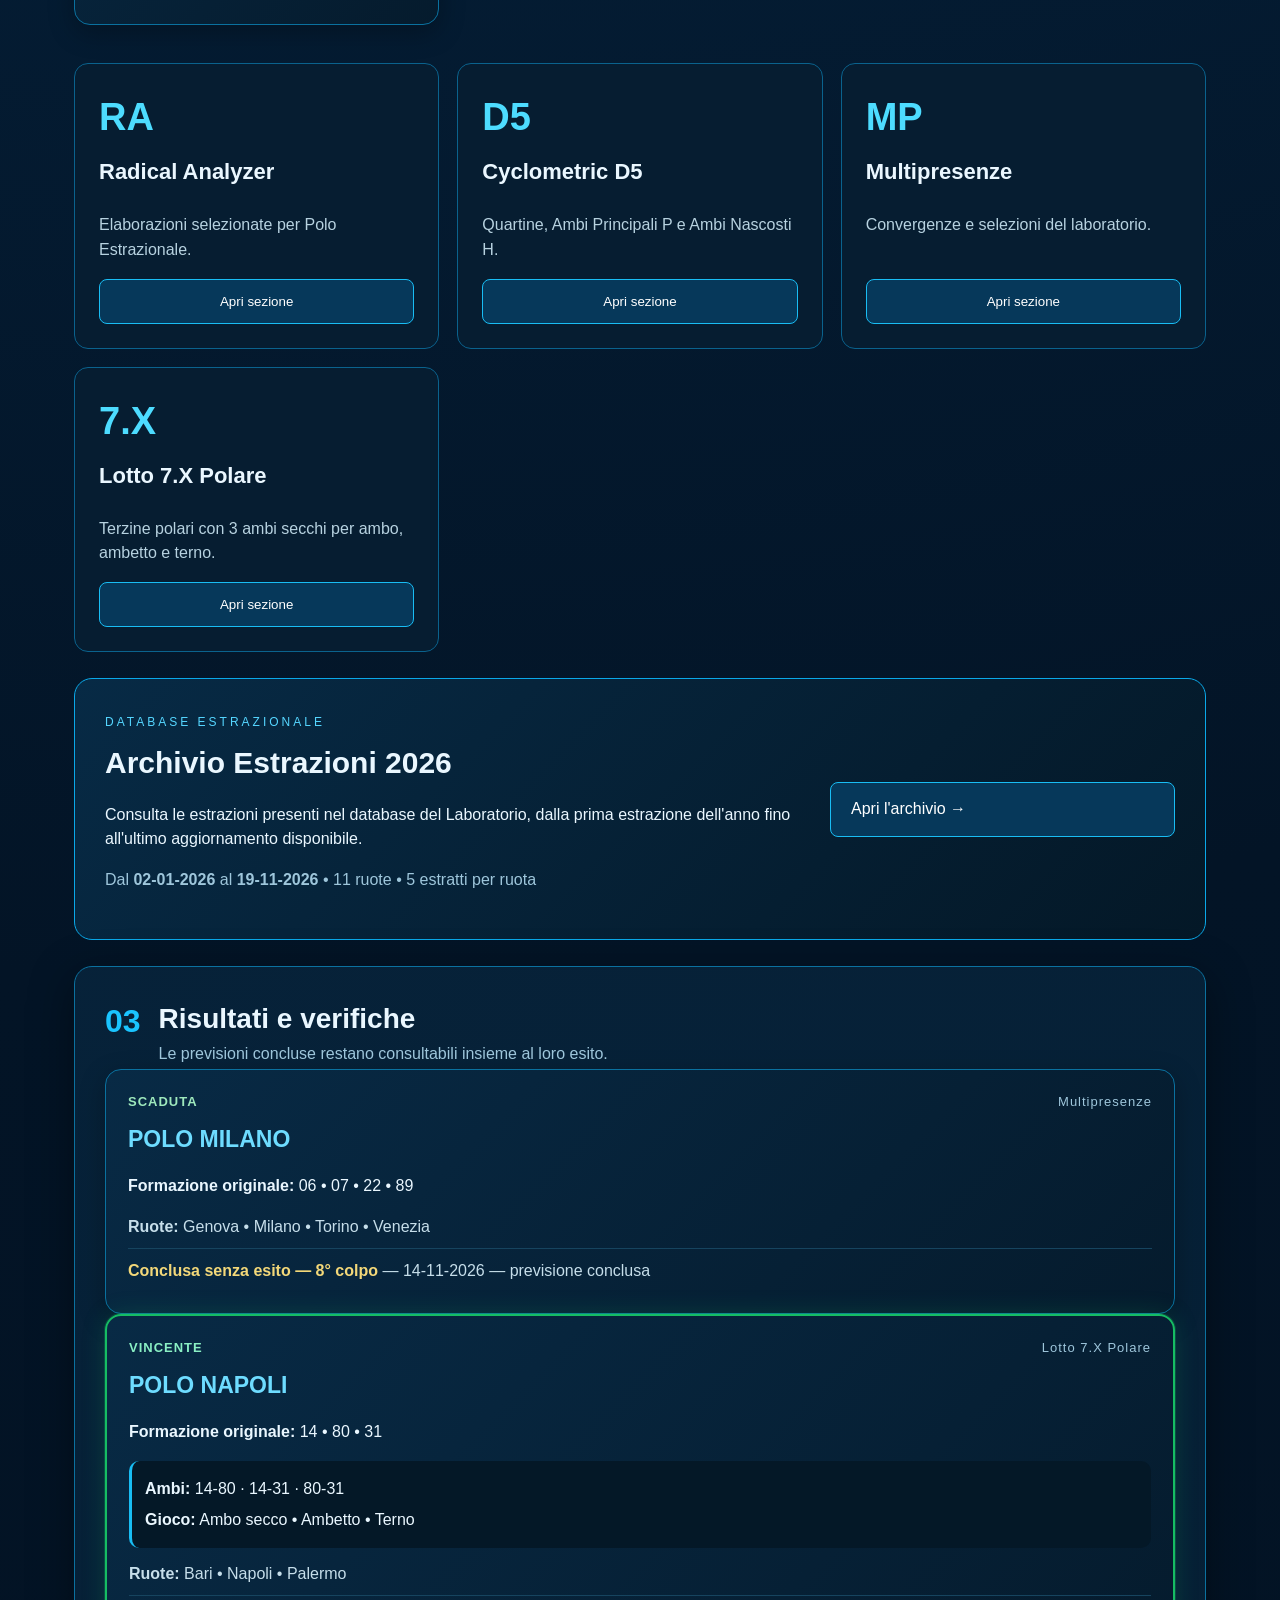
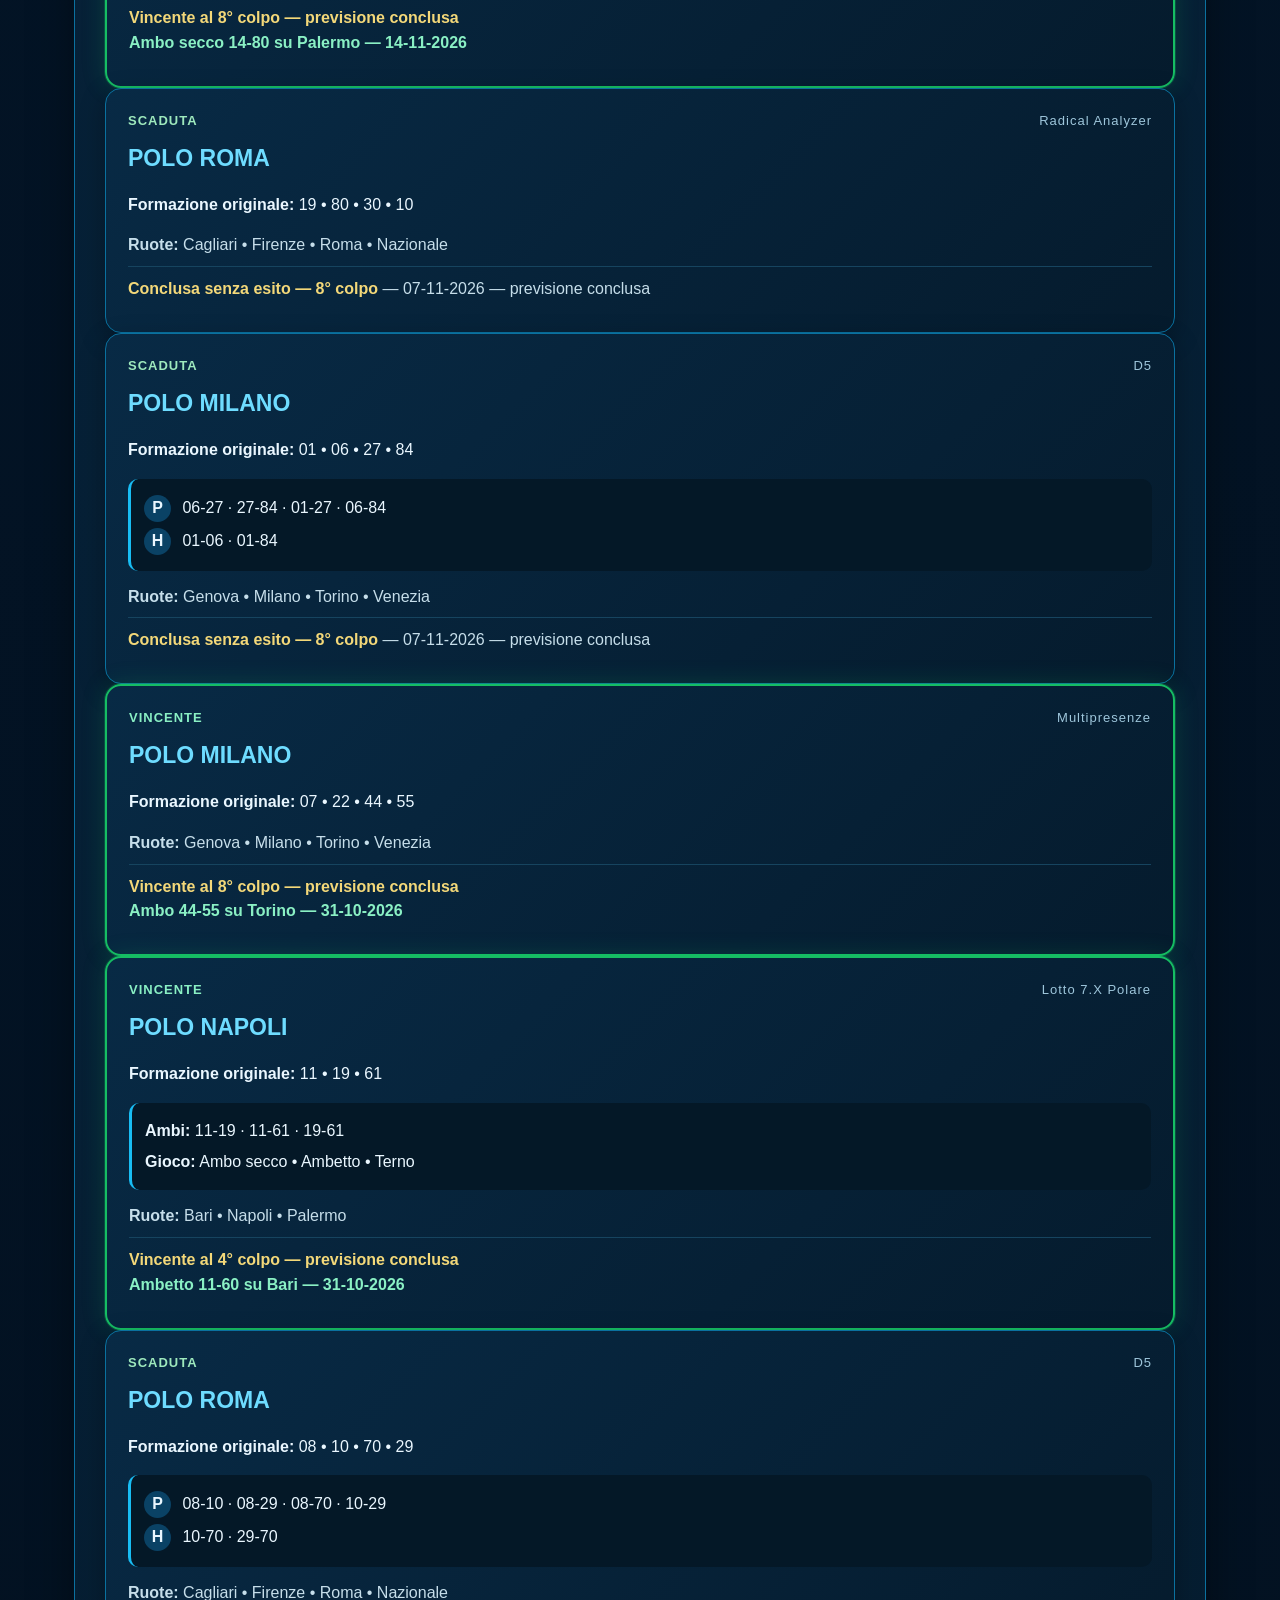
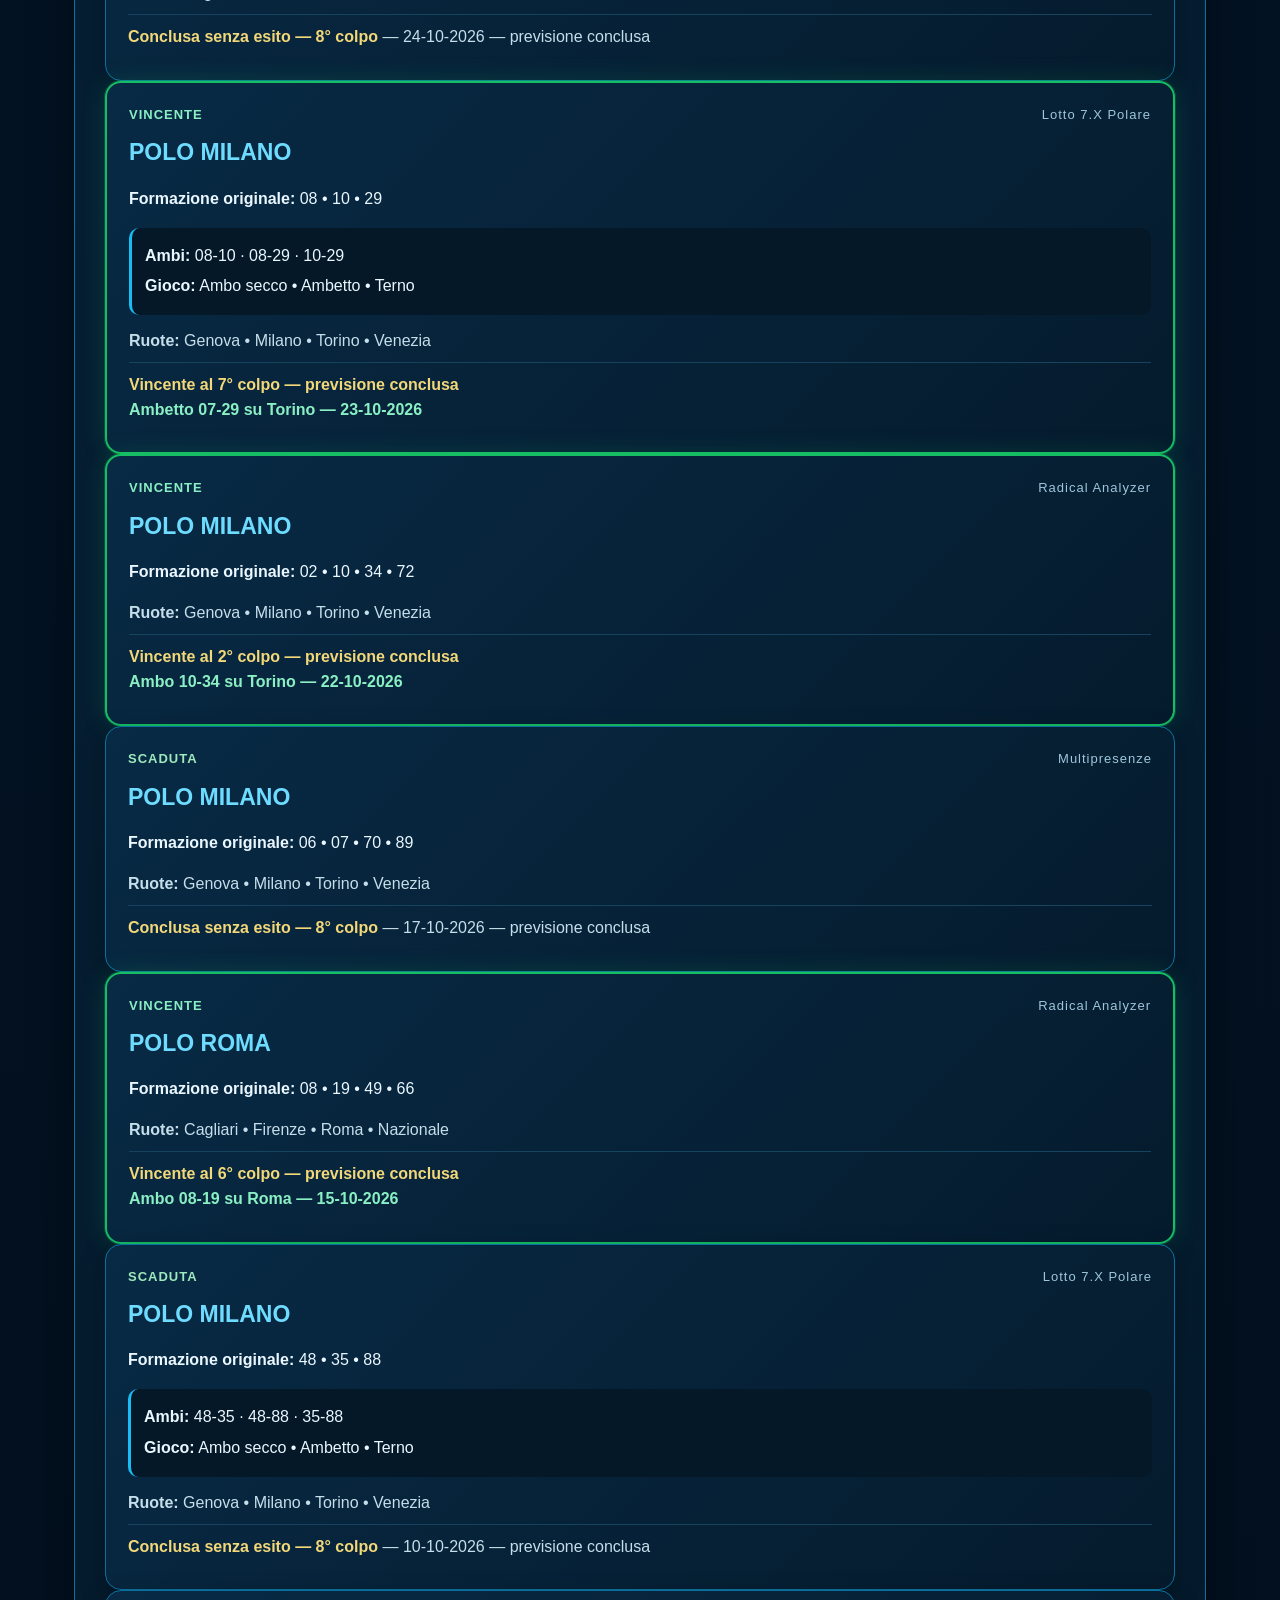
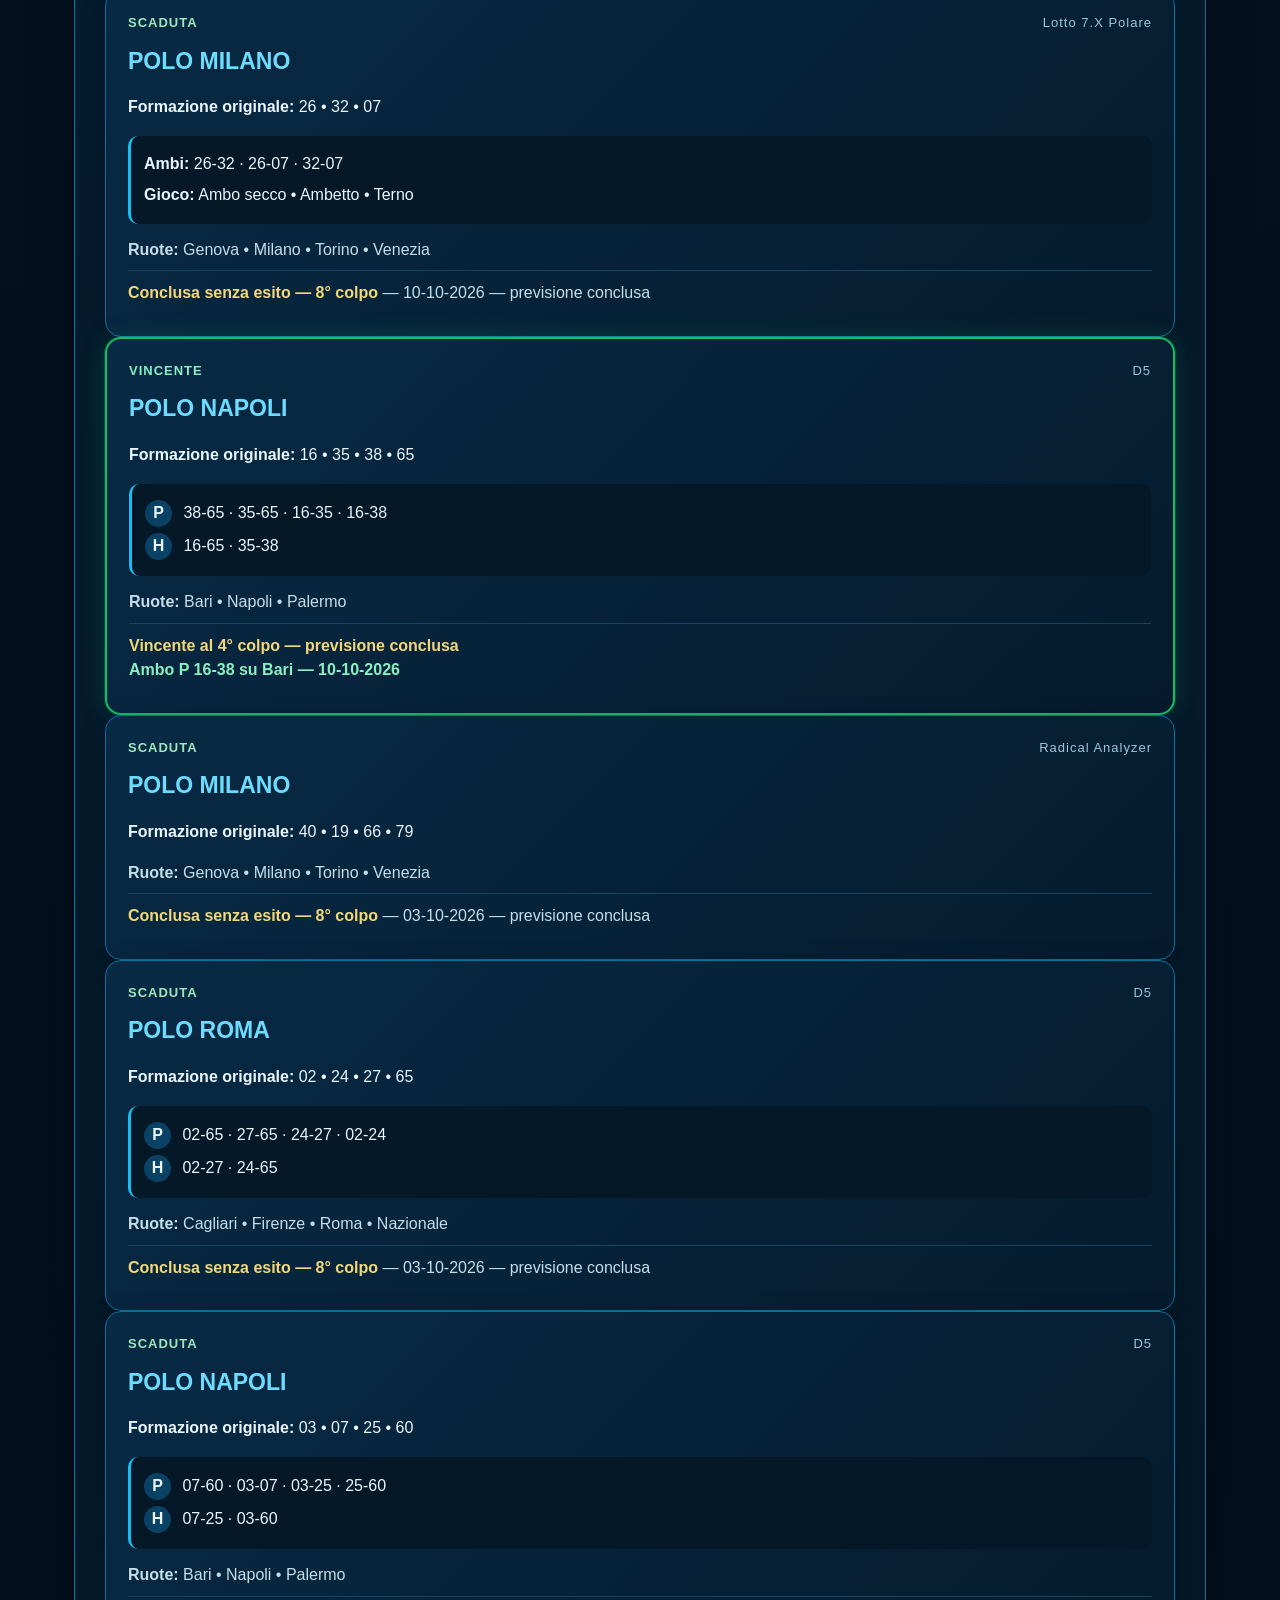
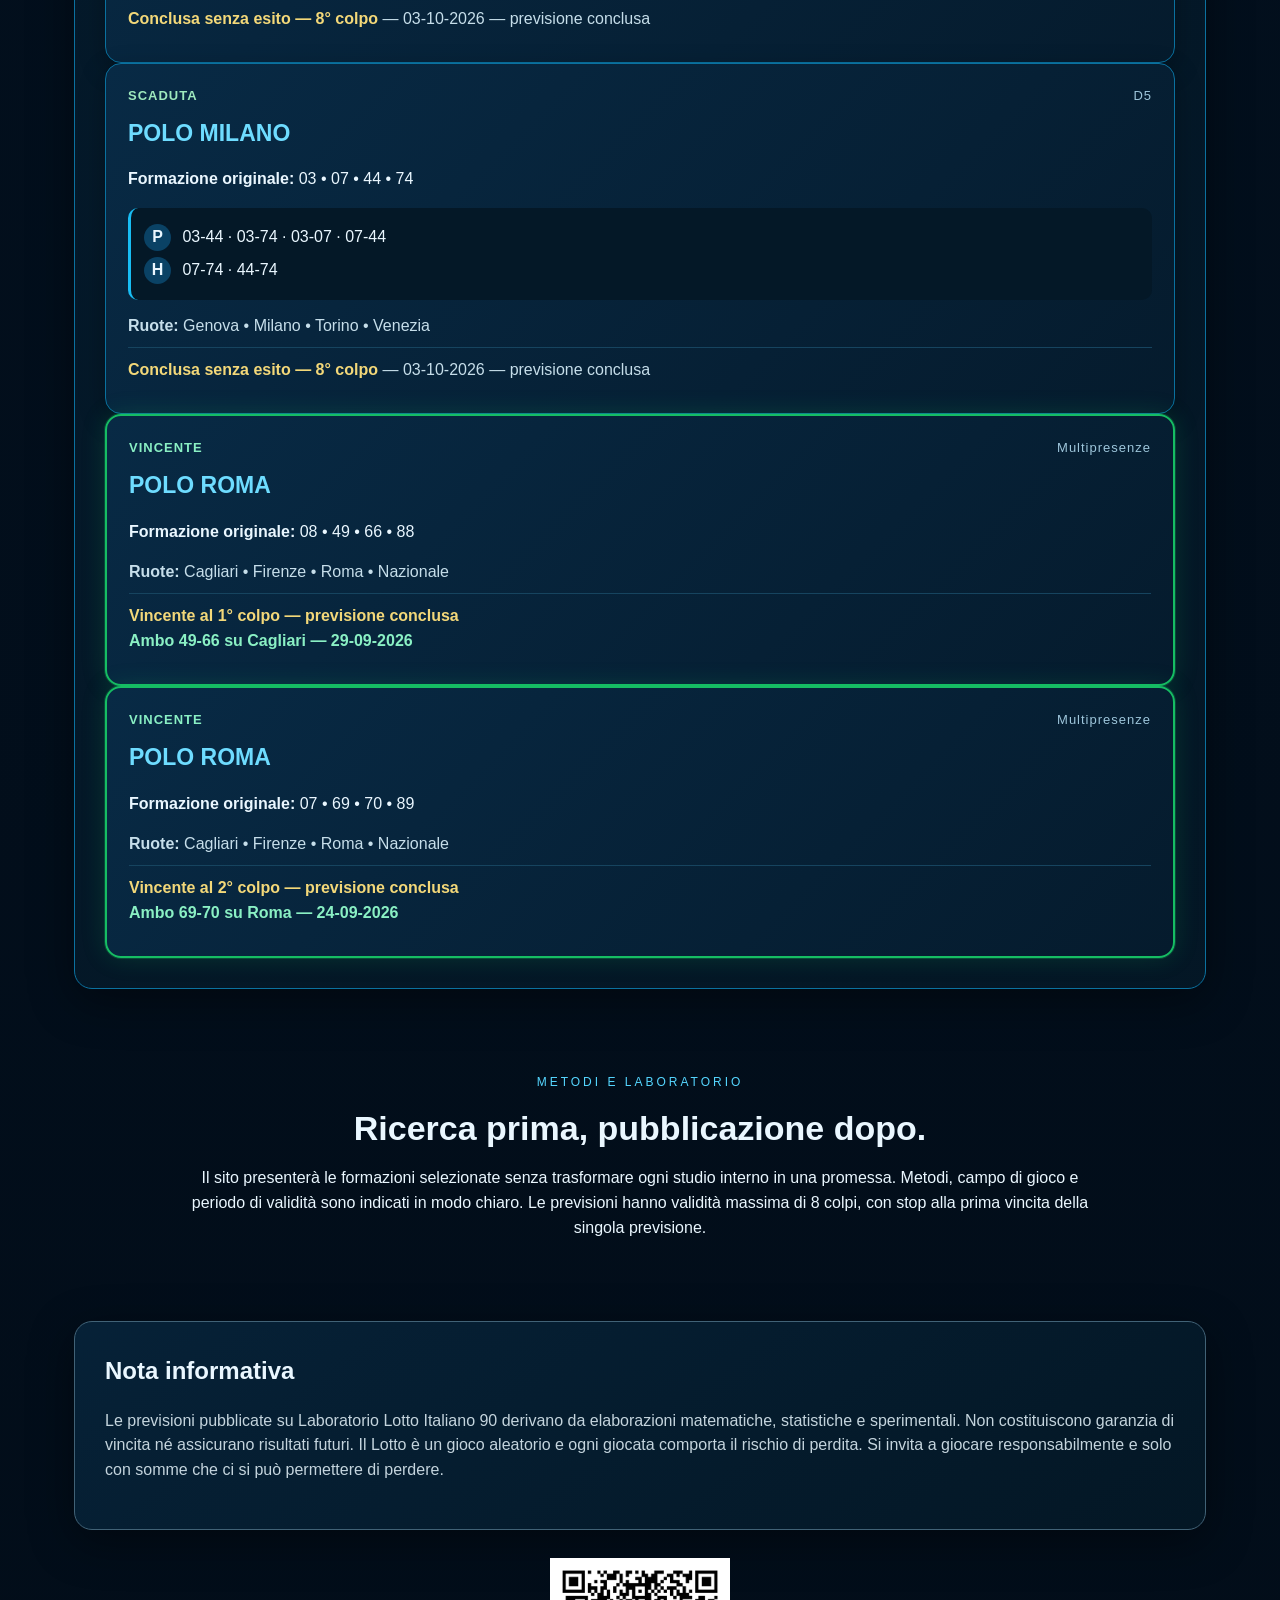
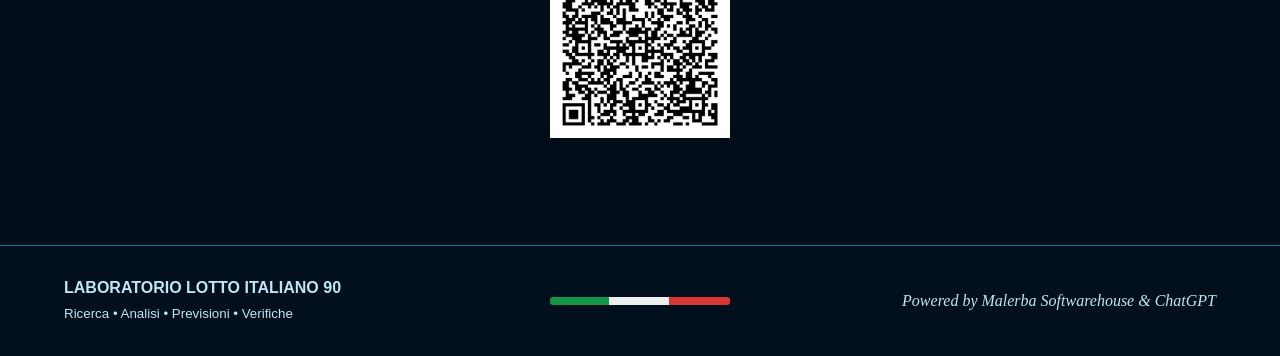
==== commit 6a5cbb56: "Update index.html" ====
--- a/index.html
+++ b/index.html
@@ -12,27 +12,27 @@
 
 <h3 id='ra' class='method-heading'>Radical Analyzer</h3>
 <div class='prediction-grid one'>
-<article class='prediction-card ra'><div class='prediction-top'><span class='live-dot'></span><b>ATTIVA</b><span class='method-tag'>Radical Analyzer</span></div><h3>POLO MILANO</h3><div class='number-row'><span>49</span><span>10</span><span>89</span><span>22</span></div><p class='wheels'><b>Ruote:</b> Genova • Milano • Torino • Venezia</p><p class='status'><b>2° colpo su massimo 8</b> — stop alla prima vincita</p></article>
+<article class='prediction-card ra'><div class='prediction-top'><span class='live-dot'></span><b>ATTIVA</b><span class='method-tag'>Radical Analyzer</span></div><h3>POLO MILANO</h3><div class='number-row'><span>49</span><span>10</span><span>89</span><span>22</span></div><p class='wheels'><b>Ruote:</b> Genova • Milano • Torino • Venezia</p><p class='status'><b>3° colpo su massimo 8</b> — stop alla prima vincita</p></article>
 </div>
 
 <h3 id='d5' class='method-heading'>Cyclometric D5</h3>
 <div class='prediction-grid'>
-<article class='prediction-card'><div class='prediction-top'><span class='live-dot'></span><b>ATTIVA</b><span class='method-tag'>D5</span></div><h3>POLO MILANO</h3><p class='quartina'>Quartina <b>02 • 03 • 38 • 75</b></p><div class='pairs'><p><strong>P</strong> 02-38 · 03-38 · 38-75 · 03-75</p><p><strong>H</strong> 02-03 · 02-75</p></div><p class='wheels'><b>Ruote:</b> Genova • Milano • Torino • Venezia</p><p class='status'><b>2° colpo su massimo 8</b> — stop alla prima vincita</p></article>
+<article class='prediction-card'><div class='prediction-top'><span class='live-dot'></span><b>ATTIVA</b><span class='method-tag'>D5</span></div><h3>POLO MILANO</h3><p class='quartina'>Quartina <b>02 • 03 • 38 • 75</b></p><div class='pairs'><p><strong>P</strong> 02-38 · 03-38 · 38-75 · 03-75</p><p><strong>H</strong> 02-03 · 02-75</p></div><p class='wheels'><b>Ruote:</b> Genova • Milano • Torino • Venezia</p><p class='status'><b>3° colpo su massimo 8</b> — stop alla prima vincita</p></article>
 </div>
 
 <h3 id='mp' class='method-heading'>Multipresenze</h3>
 <div class='prediction-grid one'>
-<article class='prediction-card mp'><div class='prediction-top'><span class='live-dot'></span><b>ATTIVA</b><span class='method-tag'>Multipresenze</span></div><h3>POLO MILANO</h3><div class='number-row'><span>89</span><span>06</span><span>07</span><span>40</span></div><p class='wheels'><b>Ruote:</b> Genova • Milano • Torino • Venezia</p><p class='status'><b>2° colpo su massimo 8</b> — stop alla prima vincita</p></article>
+<article class='prediction-card mp'><div class='prediction-top'><span class='live-dot'></span><b>ATTIVA</b><span class='method-tag'>Multipresenze</span></div><h3>POLO MILANO</h3><div class='number-row'><span>89</span><span>06</span><span>07</span><span>40</span></div><p class='wheels'><b>Ruote:</b> Genova • Milano • Torino • Venezia</p><p class='status'><b>3° colpo su massimo 8</b> — stop alla prima vincita</p></article>
 </div>
 <h3 id='lotto7x' class='method-heading'>Lotto 7.X Polare</h3>
 <div class='prediction-grid'>
-<article class='prediction-card'><div class='prediction-top'><span class='live-dot'></span><b>ATTIVA</b><span class='method-tag'>Lotto 7.X Polare</span></div><h3>POLO NAPOLI</h3><p class='quartina'>Terzina <b>08 • 20 • 80</b></p><div class='pairs'><p><b>Ambi:</b> 08-20 · 08-80 · 20-80</p><p><b>Gioco:</b> Ambo secco • Ambetto • Terno</p></div><p class='wheels'><b>Ruote:</b> Bari • Napoli • Palermo</p><p class='status'><b>2° colpo su massimo 8</b> — stop alla prima vincita per ambo, ambetto o terno</p></article>
+<article class='prediction-card'><div class='prediction-top'><span class='live-dot'></span><b>ATTIVA</b><span class='method-tag'>Lotto 7.X Polare</span></div><h3>POLO NAPOLI</h3><p class='quartina'>Terzina <b>08 • 20 • 80</b></p><div class='pairs'><p><b>Ambi:</b> 08-20 · 08-80 · 20-80</p><p><b>Gioco:</b> Ambo secco • Ambetto • Terno</p></div><p class='wheels'><b>Ruote:</b> Bari • Napoli • Palermo</p><p class='status'><b>3° colpo su massimo 8</b> — stop alla prima vincita per ambo, ambetto o terno</p></article>
 </div>
 
 <div class='cards compact'><article class='card'><div class='icon'>RA</div><h3>Radical Analyzer</h3><p>Elaborazioni selezionate per Polo Estrazionale.</p><button onclick="location.href='#ra'">Apri sezione</button></article><article class='card'><div class='icon'>D5</div><h3>Cyclometric D5</h3><p>Quartine, Ambi Principali P e Ambi Nascosti H.</p><button onclick="location.href='#d5'">Apri sezione</button></article><article class='card'><div class='icon'>MP</div><h3>Multipresenze</h3><p>Convergenze e selezioni del laboratorio.</p><button onclick="location.href='#mp'">Apri sezione</button></article><article class='card'><div class='icon'>7.X</div><h3>Lotto 7.X Polare</h3><p>Terzine polari con 3 ambi secchi per ambo, ambetto e terno.</p><button onclick="location.href='#lotto7x'">Apri sezione</button></article>
 </div>
 
-<section class='archive-teaser'><div><span class='eyebrow'>DATABASE ESTRAZIONALE</span><h2>Archivio Estrazioni 2026</h2><p>Consulta le estrazioni presenti nel database del Laboratorio, dalla prima estrazione dell'anno fino all'ultimo aggiornamento disponibile.</p><p class='archive-meta'>Dal <b>02-01-2026</b> al <b>17-11-2026</b> • 11 ruote • 5 estratti per ruota</p></div><a class='primary' href='archivio.html'>Apri l'archivio →</a></section>
+<section class='archive-teaser'><div><span class='eyebrow'>DATABASE ESTRAZIONALE</span><h2>Archivio Estrazioni 2026</h2><p>Consulta le estrazioni presenti nel database del Laboratorio, dalla prima estrazione dell'anno fino all'ultimo aggiornamento disponibile.</p><p class='archive-meta'>Dal <b>02-01-2026</b> al <b>19-11-2026</b> • 11 ruote • 5 estratti per ruota</p></div><a class='primary' href='archivio.html'>Apri l'archivio →</a></section>
 <section id='risultati' class='panel results'><div class='panel-title'><span>03</span><div><h2>Risultati e verifiche</h2><p>Le previsioni concluse restano consultabili insieme al loro esito.</p></div></div><article class='prediction-card'><div class='prediction-top'><b>SCADUTA</b><span class='method-tag'>Multipresenze</span></div><h3>POLO MILANO</h3><p><b>Formazione originale:</b> 06 • 07 • 22 • 89</p><p class='wheels'><b>Ruote:</b> Genova • Milano • Torino • Venezia</p><p class='status'><b>Conclusa senza esito — 8° colpo</b> — 14-11-2026 — previsione conclusa</p></article><article class='prediction-card winner'><div class='prediction-top'><b>VINCENTE</b><span class='method-tag'>Lotto 7.X Polare</span></div><h3>POLO NAPOLI</h3><p><b>Formazione originale:</b> 14 • 80 • 31</p><div class='pairs'><p><b>Ambi:</b> 14-80 · 14-31 · 80-31</p><p><b>Gioco:</b> Ambo secco • Ambetto • Terno</p></div><p class='wheels'><b>Ruote:</b> Bari • Napoli • Palermo</p><p class='status'><b>Vincente al 8° colpo — previsione conclusa</b><br>Ambo secco 14-80 su Palermo — 14-11-2026</p></article><article class='prediction-card'><div class='prediction-top'><b>SCADUTA</b><span class='method-tag'>Radical Analyzer</span></div><h3>POLO ROMA</h3><p><b>Formazione originale:</b> 19 • 80 • 30 • 10</p><p class='wheels'><b>Ruote:</b> Cagliari • Firenze • Roma • Nazionale</p><p class='status'><b>Conclusa senza esito — 8° colpo</b> — 07-11-2026 — previsione conclusa</p></article><article class='prediction-card'><div class='prediction-top'><b>SCADUTA</b><span class='method-tag'>D5</span></div><h3>POLO MILANO</h3><p><b>Formazione originale:</b> 01 • 06 • 27 • 84</p><div class='pairs'><p><strong>P</strong> 06-27 · 27-84 · 01-27 · 06-84</p><p><strong>H</strong> 01-06 · 01-84</p></div><p class='wheels'><b>Ruote:</b> Genova • Milano • Torino • Venezia</p><p class='status'><b>Conclusa senza esito — 8° colpo</b> — 07-11-2026 — previsione conclusa</p></article><article class='prediction-card winner'><div class='prediction-top'><b>VINCENTE</b><span class='method-tag'>Multipresenze</span></div><h3>POLO MILANO</h3><p><b>Formazione originale:</b> 07 • 22 • 44 • 55</p><p class='wheels'><b>Ruote:</b> Genova • Milano • Torino • Venezia</p><p class='status'><b>Vincente al 8° colpo — previsione conclusa</b><br>Ambo 44-55 su Torino — 31-10-2026</p></article><article class='prediction-card winner'><div class='prediction-top'><b>VINCENTE</b><span class='method-tag'>Lotto 7.X Polare</span></div><h3>POLO NAPOLI</h3><p><b>Formazione originale:</b> 11 • 19 • 61</p><div class='pairs'><p><b>Ambi:</b> 11-19 · 11-61 · 19-61</p><p><b>Gioco:</b> Ambo secco • Ambetto • Terno</p></div><p class='wheels'><b>Ruote:</b> Bari • Napoli • Palermo</p><p class='status'><b>Vincente al 4° colpo — previsione conclusa</b><br>Ambetto 11-60 su Bari — 31-10-2026</p></article><article class='prediction-card'><div class='prediction-top'><b>SCADUTA</b><span class='method-tag'>D5</span></div><h3>POLO ROMA</h3><p><b>Formazione originale:</b> 08 • 10 • 70 • 29</p><div class='pairs'><p><strong>P</strong> 08-10 · 08-29 · 08-70 · 10-29</p><p><strong>H</strong> 10-70 · 29-70</p></div><p class='wheels'><b>Ruote:</b> Cagliari • Firenze • Roma • Nazionale</p><p class='status'><b>Conclusa senza esito — 8° colpo</b> — 24-10-2026 — previsione conclusa</p></article><article class='prediction-card winner'><div class='prediction-top'><b>VINCENTE</b><span class='method-tag'>Lotto 7.X Polare</span></div><h3>POLO MILANO</h3><p><b>Formazione originale:</b> 08 • 10 • 29</p><div class='pairs'><p><b>Ambi:</b> 08-10 · 08-29 · 10-29</p><p><b>Gioco:</b> Ambo secco • Ambetto • Terno</p></div><p class='wheels'><b>Ruote:</b> Genova • Milano • Torino • Venezia</p><p class='status'><b>Vincente al 7° colpo — previsione conclusa</b><br>Ambetto 07-29 su Torino — 23-10-2026</p></article><article class='prediction-card winner'><div class='prediction-top'><b>VINCENTE</b><span class='method-tag'>Radical Analyzer</span></div><h3>POLO MILANO</h3><p><b>Formazione originale:</b> 02 • 10 • 34 • 72</p><p class='wheels'><b>Ruote:</b> Genova • Milano • Torino • Venezia</p><p class='status'><b>Vincente al 2° colpo — previsione conclusa</b><br>Ambo 10-34 su Torino — 22-10-2026</p></article><article class='prediction-card'><div class='prediction-top'><b>SCADUTA</b><span class='method-tag'>Multipresenze</span></div><h3>POLO MILANO</h3><p><b>Formazione originale:</b> 06 • 07 • 70 • 89</p><p class='wheels'><b>Ruote:</b> Genova • Milano • Torino • Venezia</p><p class='status'><b>Conclusa senza esito — 8° colpo</b> — 17-10-2026 — previsione conclusa</p></article><article class='prediction-card winner'><div class='prediction-top'><b>VINCENTE</b><span class='method-tag'>Radical Analyzer</span></div><h3>POLO ROMA</h3><p><b>Formazione originale:</b> 08 • 19 • 49 • 66</p><p class='wheels'><b>Ruote:</b> Cagliari • Firenze • Roma • Nazionale</p><p class='status'><b>Vincente al 6° colpo — previsione conclusa</b><br>Ambo 08-19 su Roma — 15-10-2026</p></article><article class='prediction-card'><div class='prediction-top'><b>SCADUTA</b><span class='method-tag'>Lotto 7.X Polare</span></div><h3>POLO MILANO</h3><p><b>Formazione originale:</b> 48 • 35 • 88</p><div class='pairs'><p><b>Ambi:</b> 48-35 · 48-88 · 35-88</p><p><b>Gioco:</b> Ambo secco • Ambetto • Terno</p></div><p class='wheels'><b>Ruote:</b> Genova • Milano • Torino • Venezia</p><p class='status'><b>Conclusa senza esito — 8° colpo</b> — 10-10-2026 — previsione conclusa</p></article><article class='prediction-card'><div class='prediction-top'><b>SCADUTA</b><span class='method-tag'>Lotto 7.X Polare</span></div><h3>POLO MILANO</h3><p><b>Formazione originale:</b> 26 • 32 • 07</p><div class='pairs'><p><b>Ambi:</b> 26-32 · 26-07 · 32-07</p><p><b>Gioco:</b> Ambo secco • Ambetto • Terno</p></div><p class='wheels'><b>Ruote:</b> Genova • Milano • Torino • Venezia</p><p class='status'><b>Conclusa senza esito — 8° colpo</b> — 10-10-2026 — previsione conclusa</p></article><article class='prediction-card winner'><div class='prediction-top'><b>VINCENTE</b><span class='method-tag'>D5</span></div><h3>POLO NAPOLI</h3><p><b>Formazione originale:</b> 16 • 35 • 38 • 65</p><div class='pairs'><p><strong>P</strong> 38-65 · 35-65 · 16-35 · 16-38</p><p><strong>H</strong> 16-65 · 35-38</p></div><p class='wheels'><b>Ruote:</b> Bari • Napoli • Palermo</p><p class='status'><b>Vincente al 4° colpo — previsione conclusa</b><br>Ambo P 16-38 su Bari — 10-10-2026</p></article><article class='prediction-card'><div class='prediction-top'><b>SCADUTA</b><span class='method-tag'>Radical Analyzer</span></div><h3>POLO MILANO</h3><p><b>Formazione originale:</b> 40 • 19 • 66 • 79</p><p class='wheels'><b>Ruote:</b> Genova • Milano • Torino • Venezia</p><p class='status'><b>Conclusa senza esito — 8° colpo</b> — 03-10-2026 — previsione conclusa</p></article><article class='prediction-card'><div class='prediction-top'><b>SCADUTA</b><span class='method-tag'>D5</span></div><h3>POLO ROMA</h3><p><b>Formazione originale:</b> 02 • 24 • 27 • 65</p><div class='pairs'><p><strong>P</strong> 02-65 · 27-65 · 24-27 · 02-24</p><p><strong>H</strong> 02-27 · 24-65</p></div><p class='wheels'><b>Ruote:</b> Cagliari • Firenze • Roma • Nazionale</p><p class='status'><b>Conclusa senza esito — 8° colpo</b> — 03-10-2026 — previsione conclusa</p></article><article class='prediction-card'><div class='prediction-top'><b>SCADUTA</b><span class='method-tag'>D5</span></div><h3>POLO NAPOLI</h3><p><b>Formazione originale:</b> 03 • 07 • 25 • 60</p><div class='pairs'><p><strong>P</strong> 07-60 · 03-07 · 03-25 · 25-60</p><p><strong>H</strong> 07-25 · 03-60</p></div><p class='wheels'><b>Ruote:</b> Bari • Napoli • Palermo</p><p class='status'><b>Conclusa senza esito — 8° colpo</b> — 03-10-2026 — previsione conclusa</p></article><article class='prediction-card'><div class='prediction-top'><b>SCADUTA</b><span class='method-tag'>D5</span></div><h3>POLO MILANO</h3><p><b>Formazione originale:</b> 03 • 07 • 44 • 74</p><div class='pairs'><p><strong>P</strong> 03-44 · 03-74 · 03-07 · 07-44</p><p><strong>H</strong> 07-74 · 44-74</p></div><p class='wheels'><b>Ruote:</b> Genova • Milano • Torino • Venezia</p><p class='status'><b>Conclusa senza esito — 8° colpo</b> — 03-10-2026 — previsione conclusa</p></article><article class='prediction-card winner'><div class='prediction-top'><b>VINCENTE</b><span class='method-tag'>Multipresenze</span></div><h3>POLO ROMA</h3><p><b>Formazione originale:</b> 08 • 49 • 66 • 88</p><p class='wheels'><b>Ruote:</b> Cagliari • Firenze • Roma • Nazionale</p><p class='status'><b>Vincente al 1° colpo — previsione conclusa</b><br>Ambo 49-66 su Cagliari — 29-09-2026</p></article><article class='prediction-card winner'><div class='prediction-top'><b>VINCENTE</b><span class='method-tag'>Multipresenze</span></div><h3>POLO ROMA</h3><p><b>Formazione originale:</b> 07 • 69 • 70 • 89</p><p class='wheels'><b>Ruote:</b> Cagliari • Firenze • Roma • Nazionale</p><p class='status'><b>Vincente al 2° colpo — previsione conclusa</b><br>Ambo 69-70 su Roma — 24-09-2026</p></article></section>
 <section id='metodi' class='split methods-clean'><div><span class='eyebrow'>METODI E LABORATORIO</span><h2>Ricerca prima, pubblicazione dopo.</h2><p>Il sito presenterà le formazioni selezionate senza trasformare ogni studio interno in una promessa. Metodi, campo di gioco e periodo di validità sono indicati in modo chiaro. Le previsioni hanno validità massima di 8 colpi, con stop alla prima vincita della singola previsione.</p></div></section>
 <section id='note' class='notice'><h2>Nota informativa</h2><p>Le previsioni pubblicate su Laboratorio Lotto Italiano 90 derivano da elaborazioni matematiche, statistiche e sperimentali. Non costituiscono garanzia di vincita né assicurano risultati futuri. Il Lotto è un gioco aleatorio e ogni giocata comporta il rischio di perdita. Si invita a giocare responsabilmente e solo con somme che ci si può permettere di perdere.</p></section>
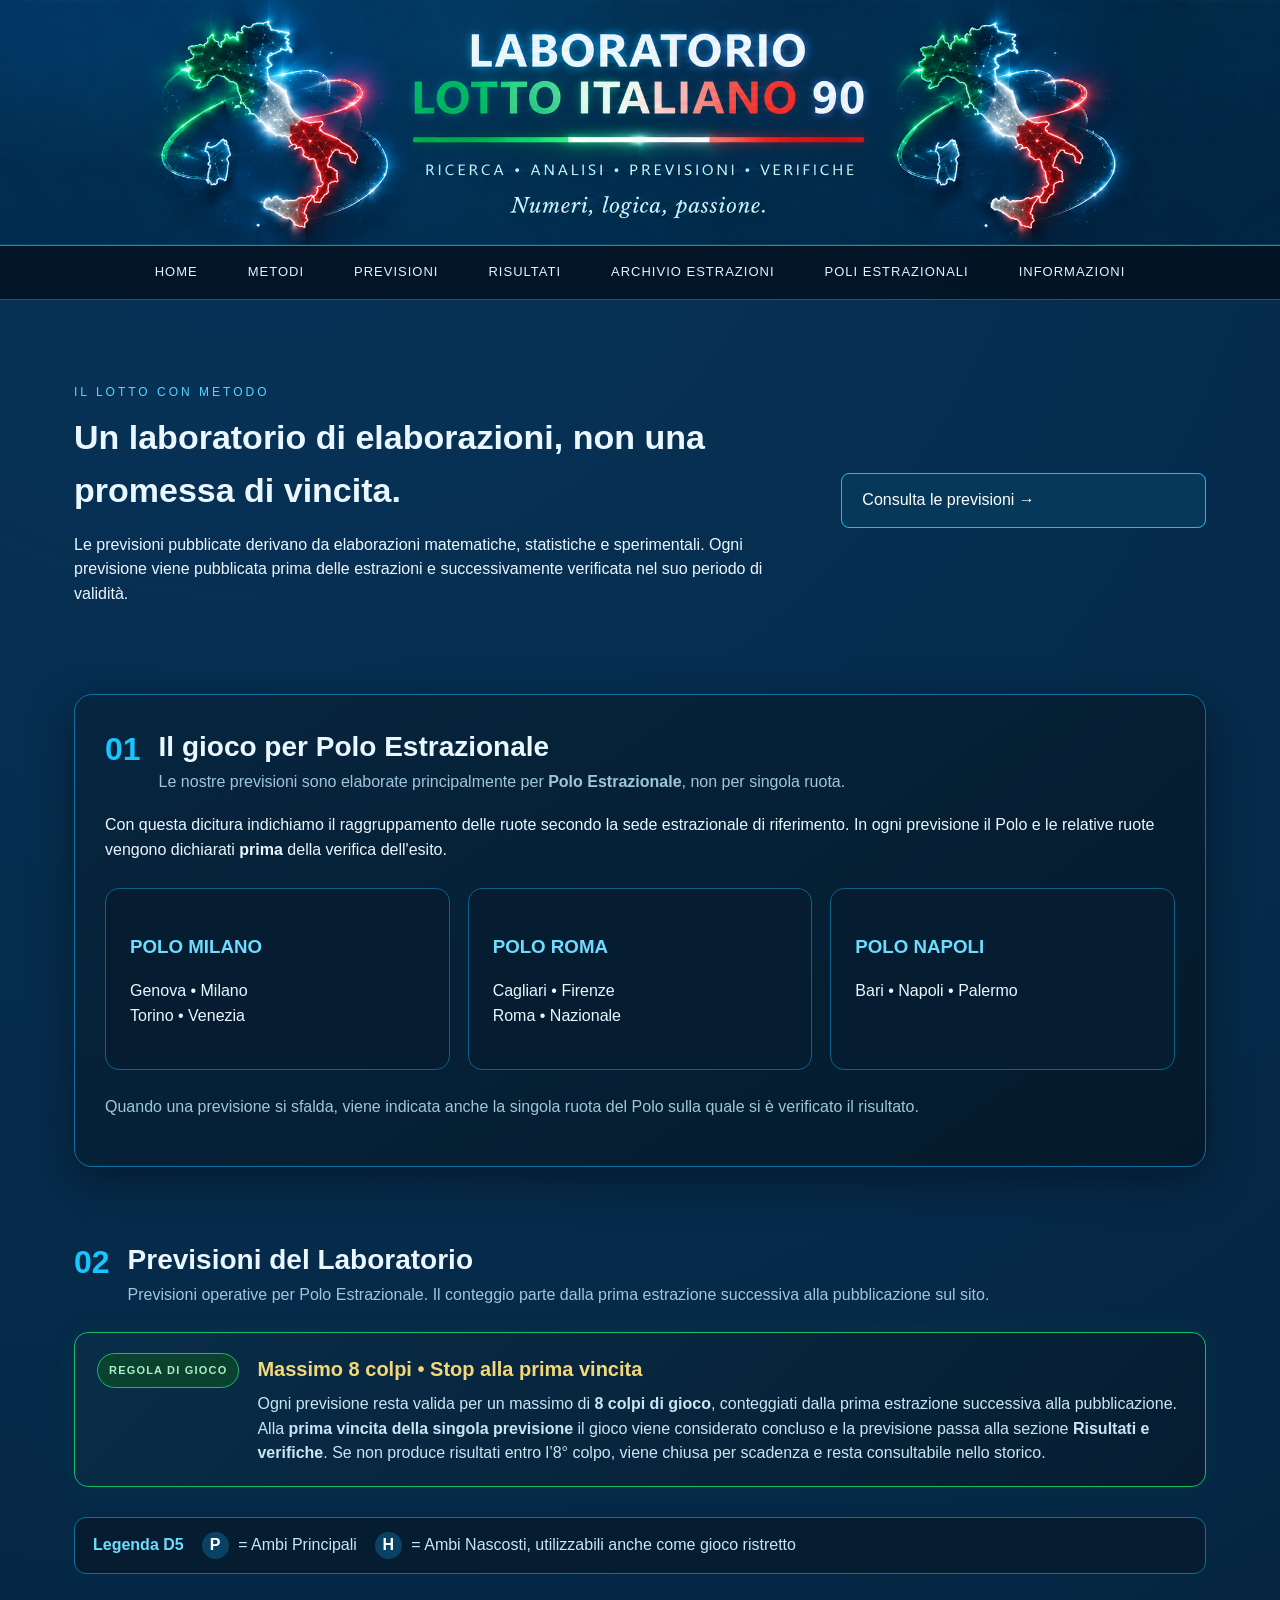
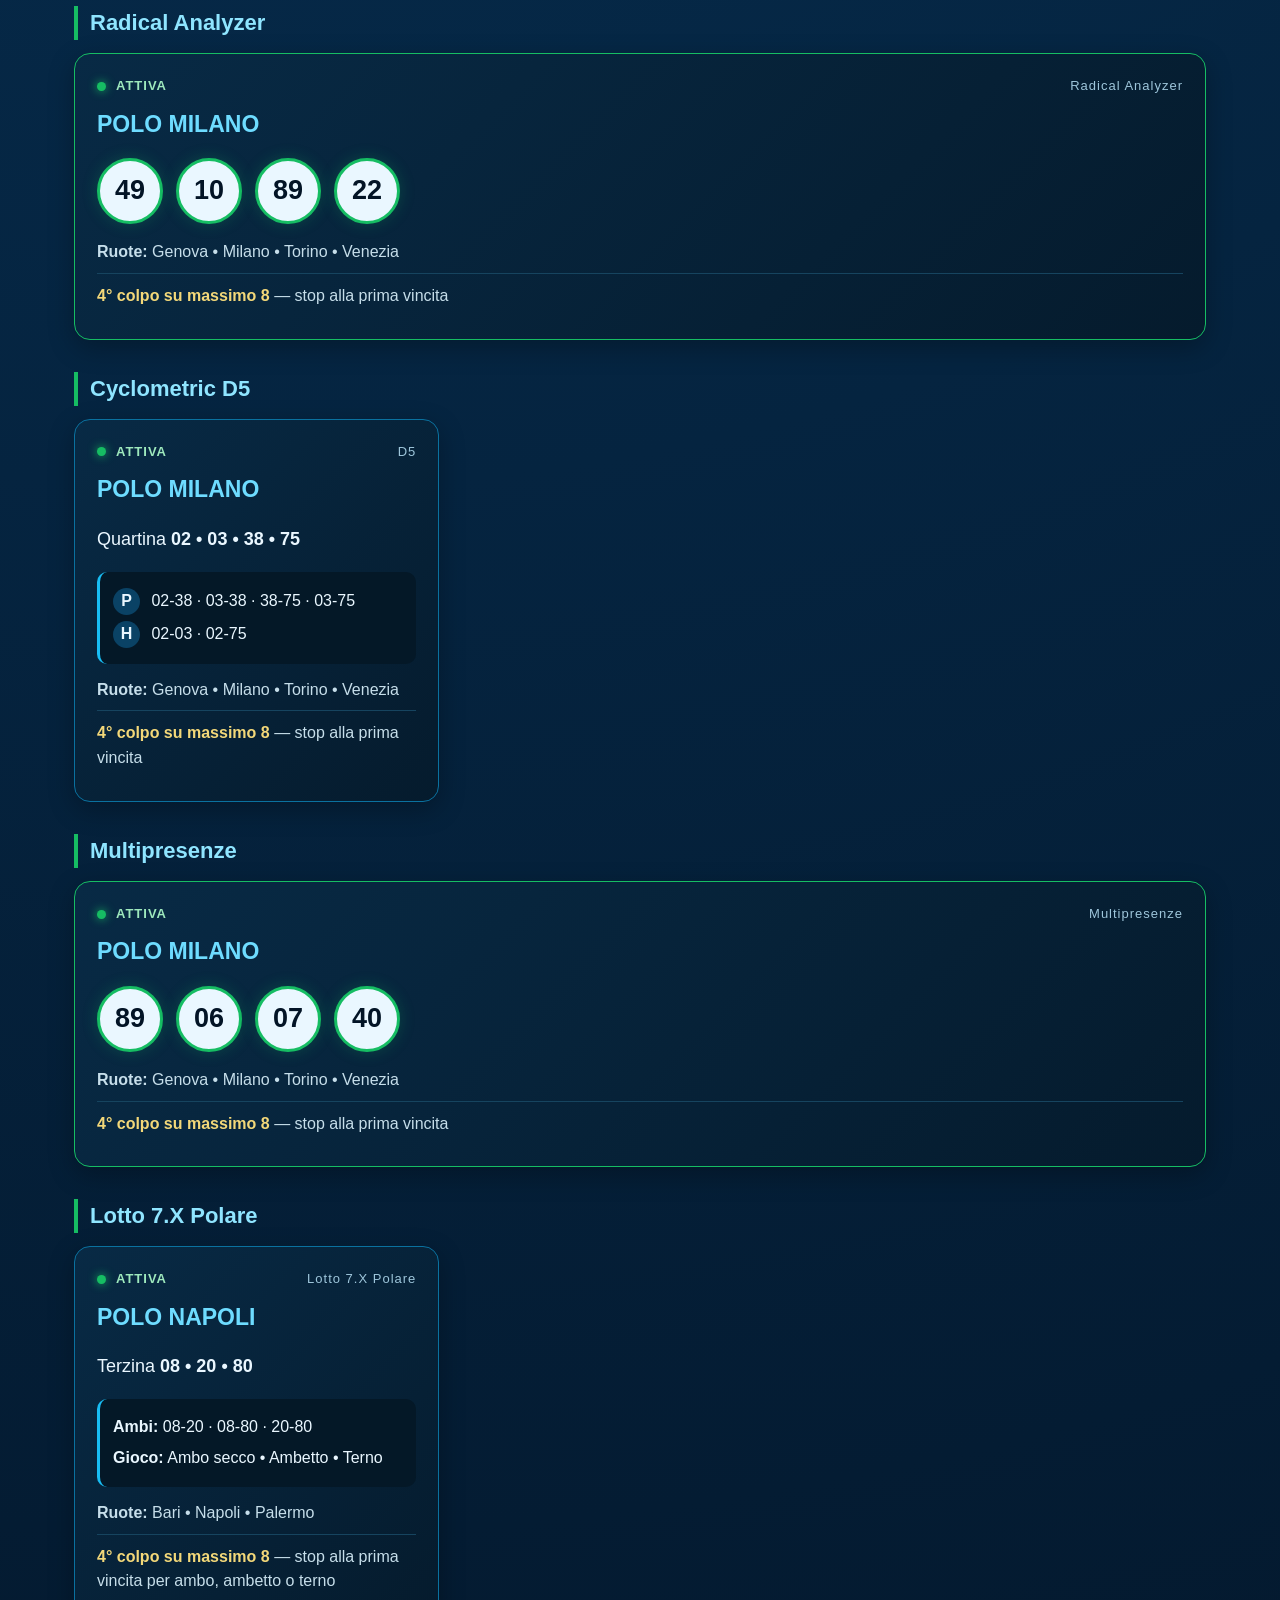
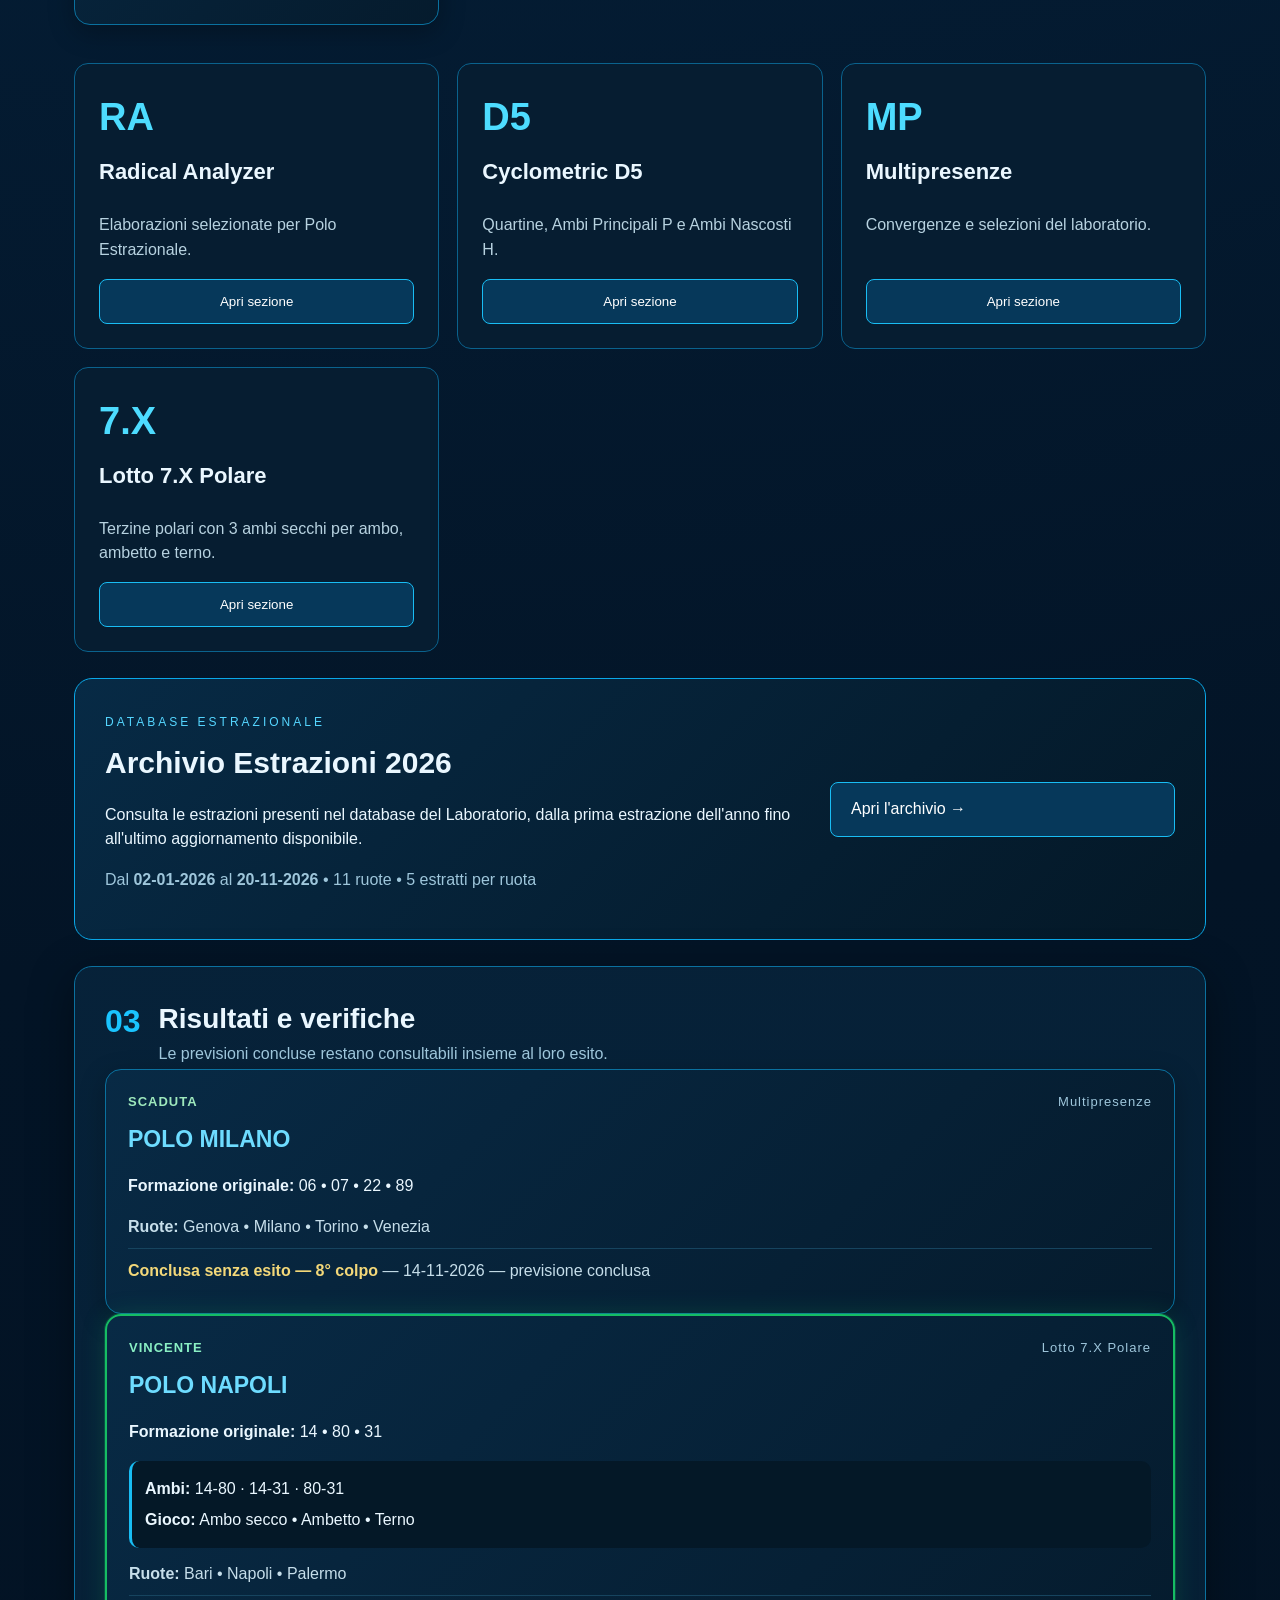
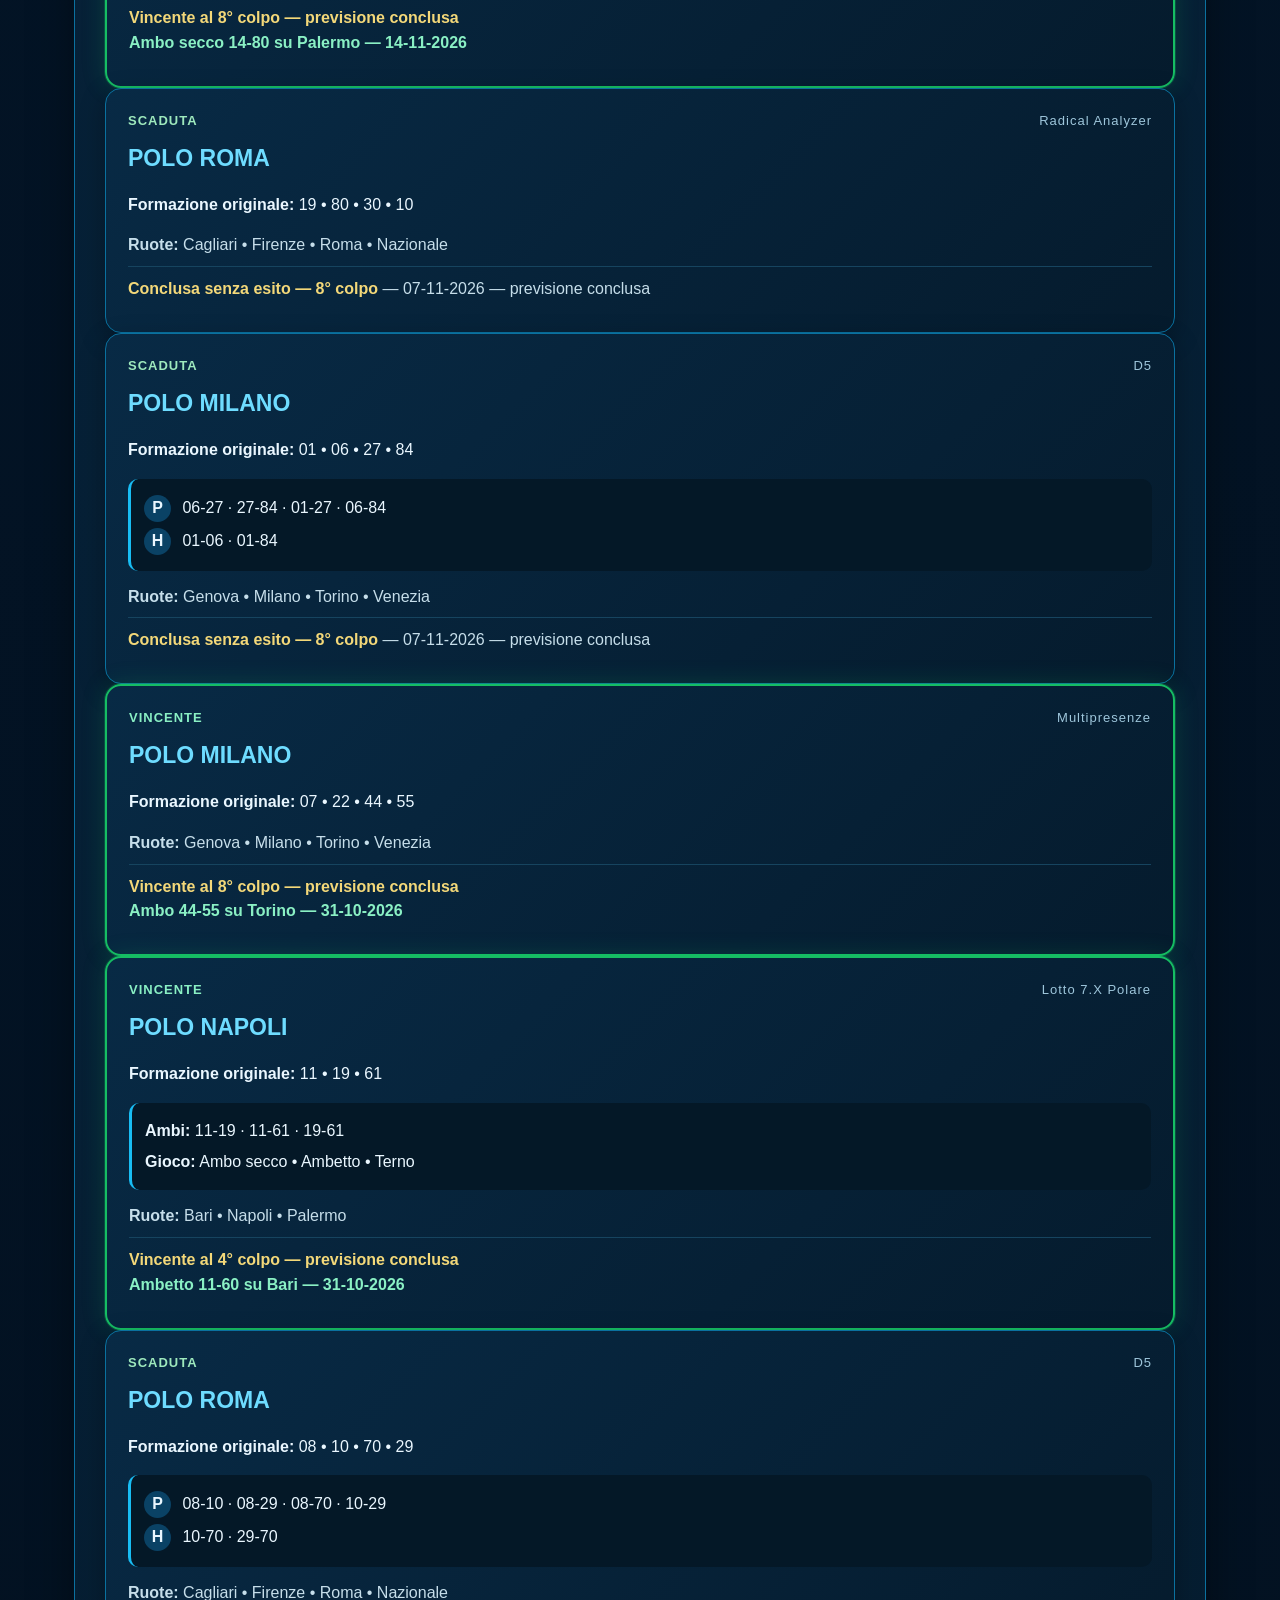
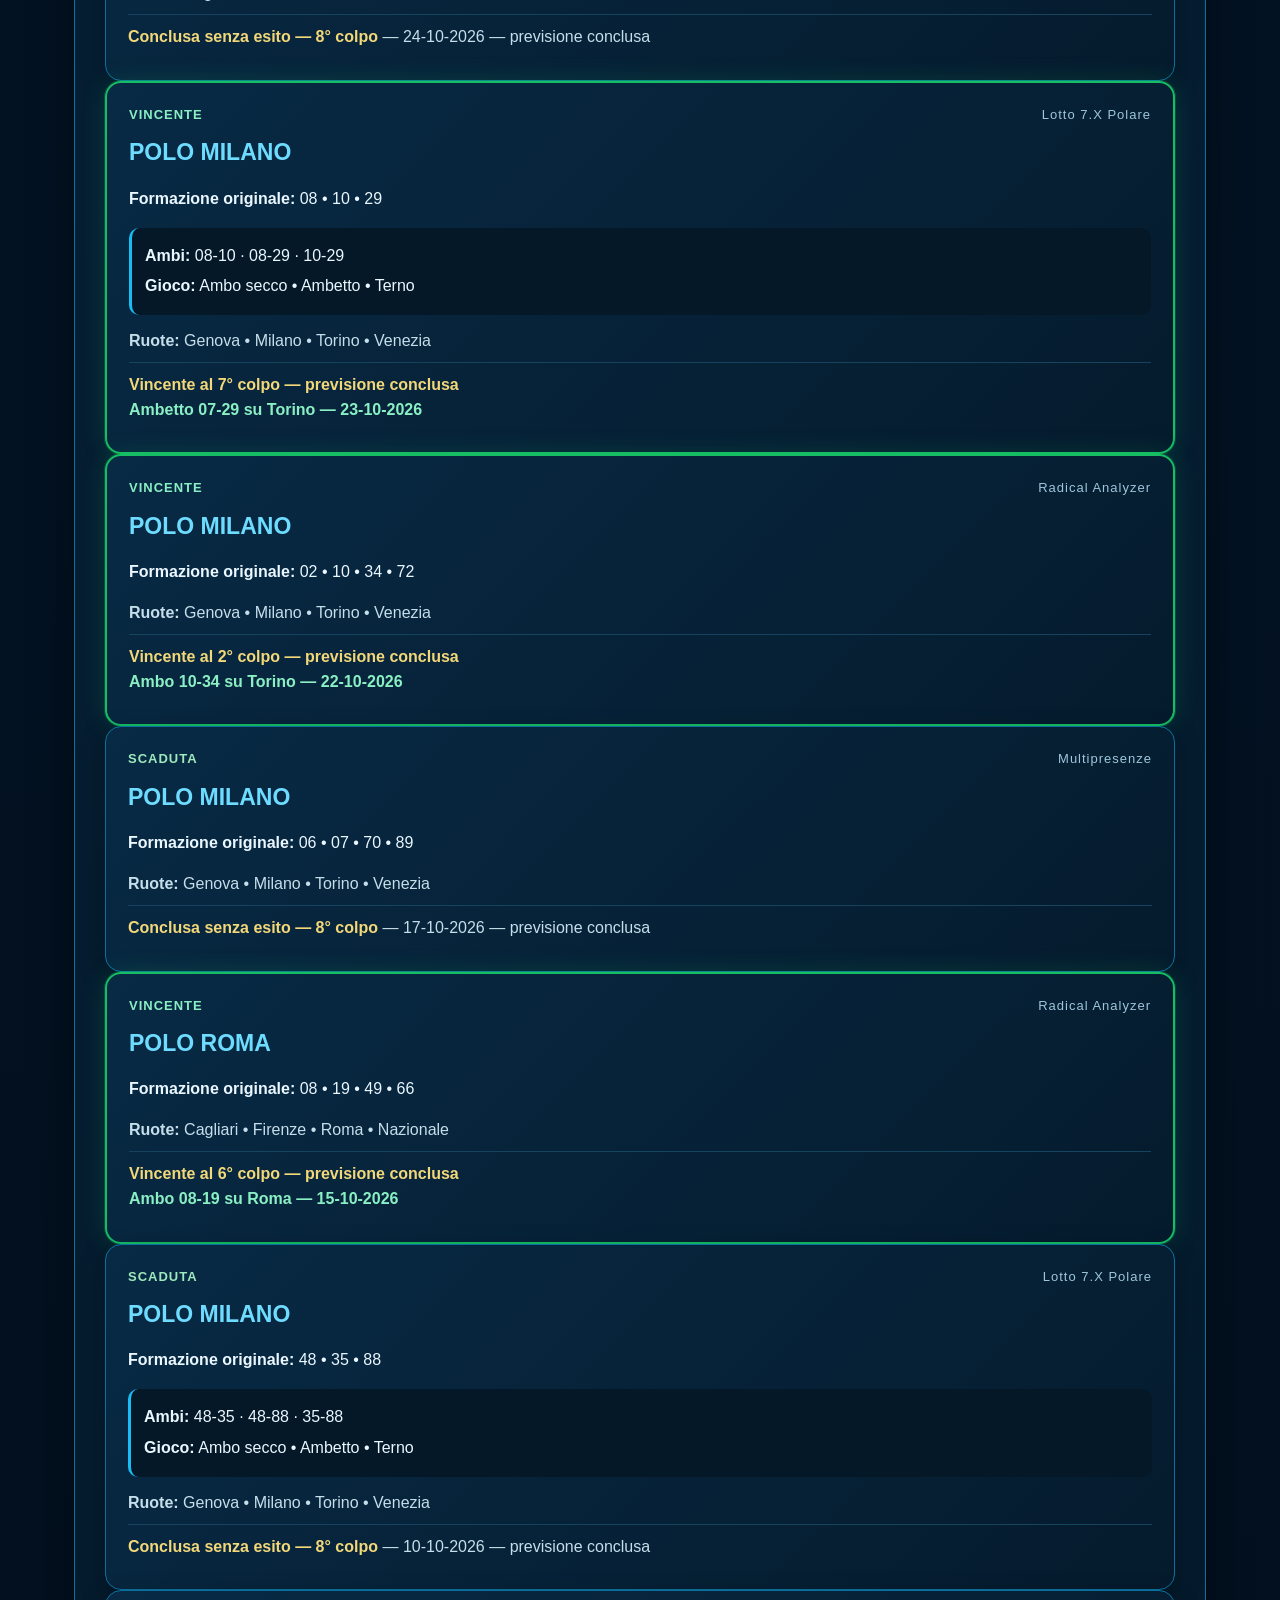
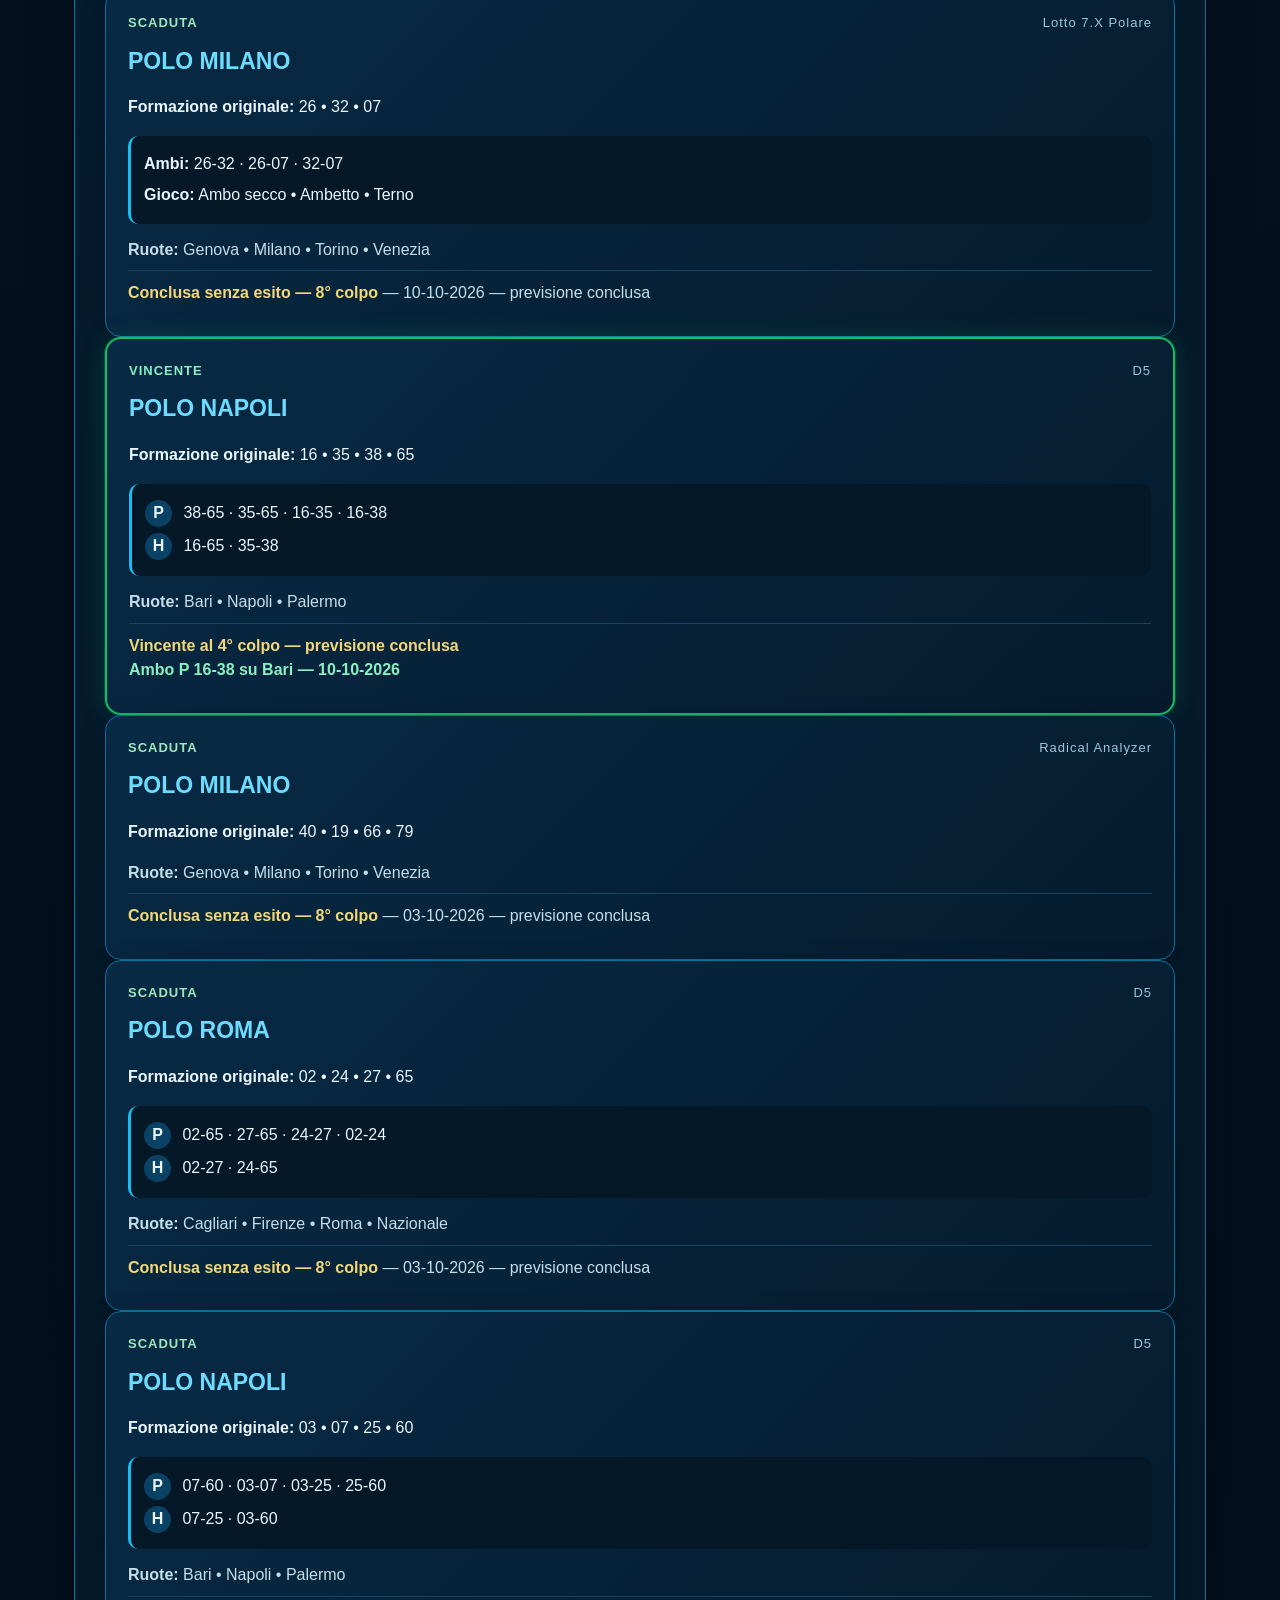
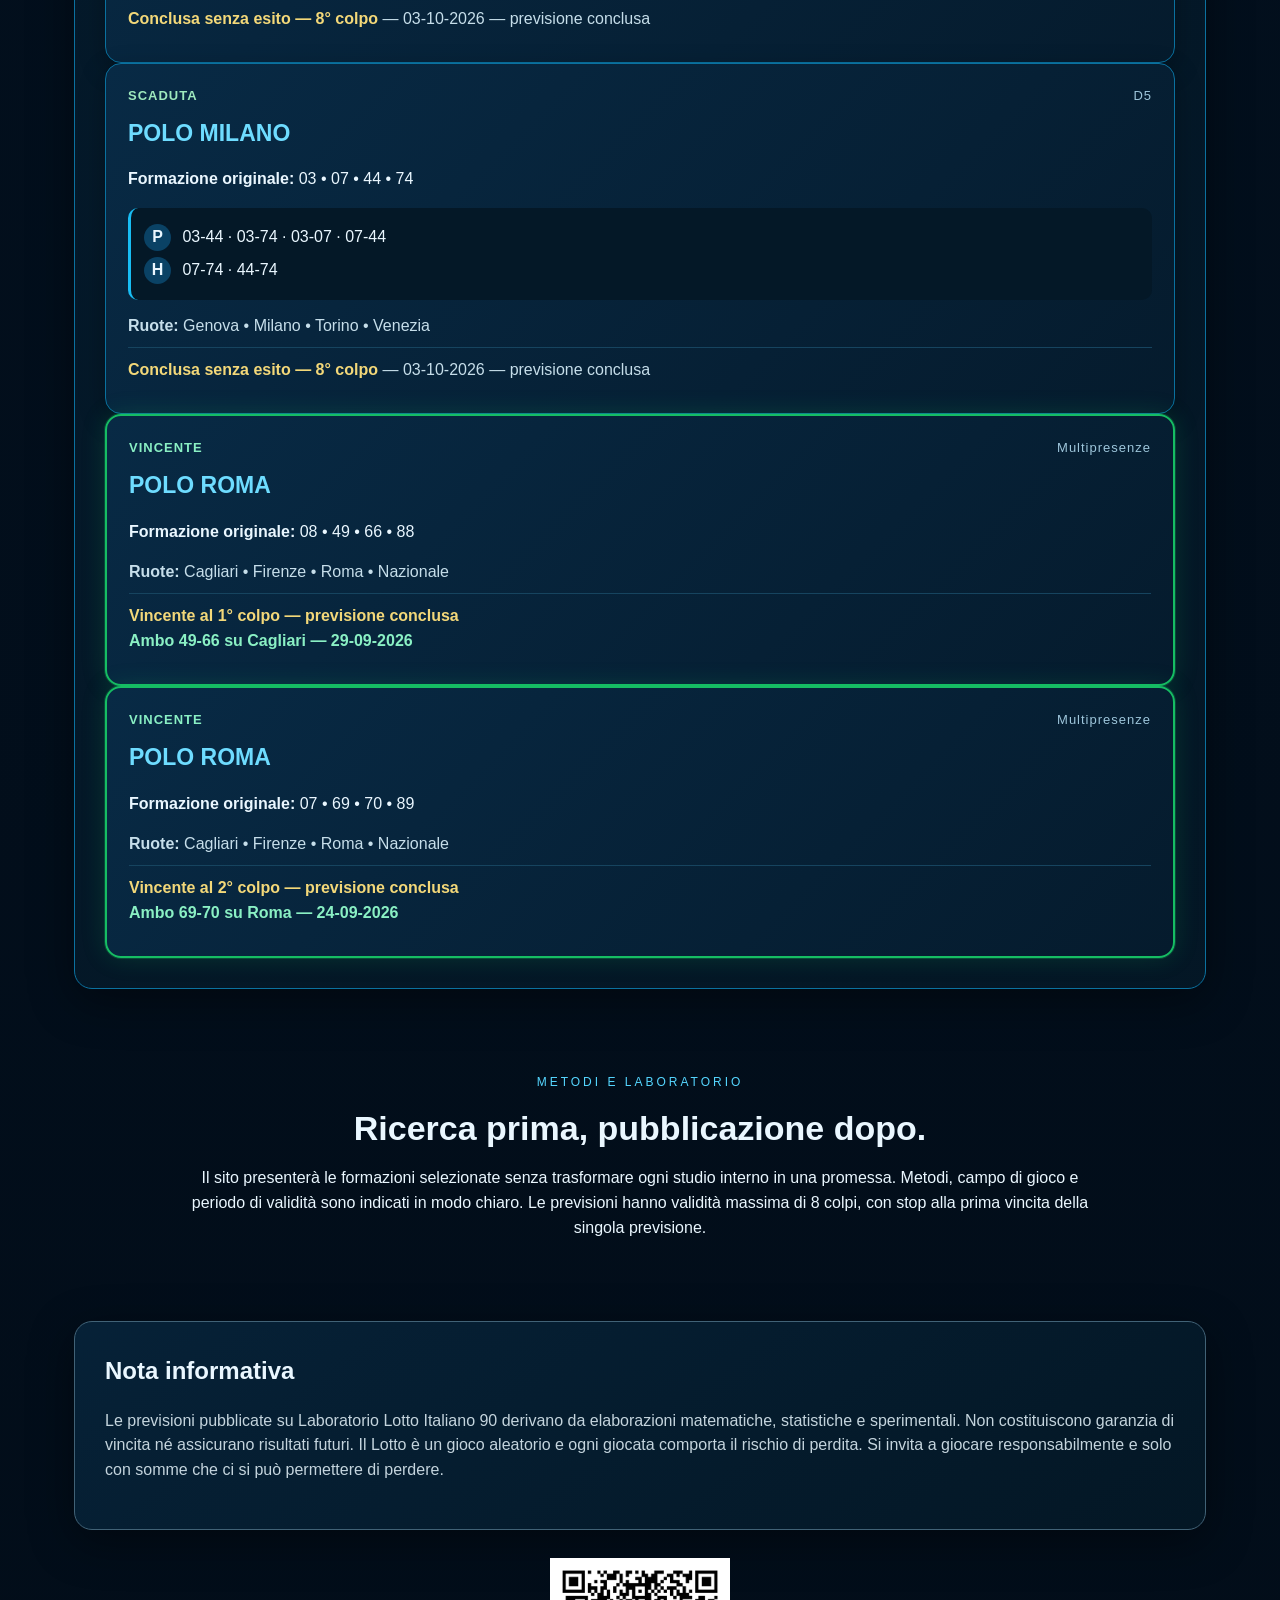
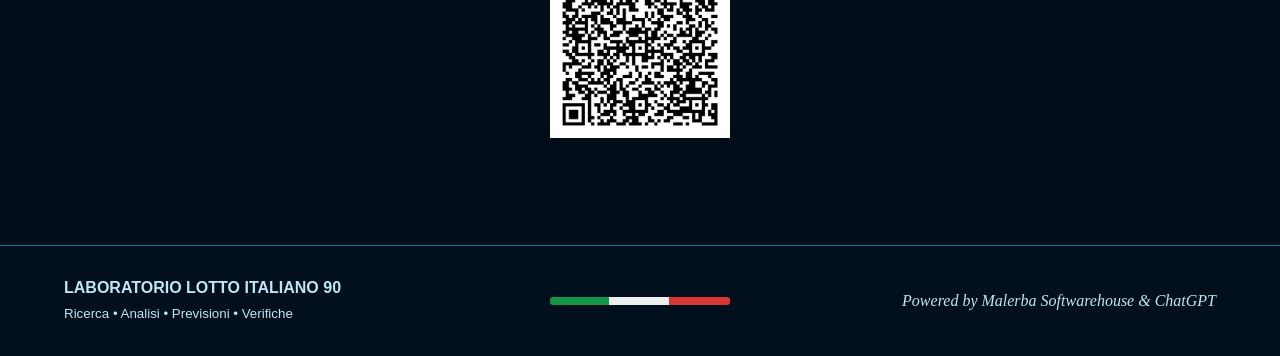
==== commit 1dbf8e35: "Update index.html" ====
--- a/index.html
+++ b/index.html
@@ -12,27 +12,27 @@
 
 <h3 id='ra' class='method-heading'>Radical Analyzer</h3>
 <div class='prediction-grid one'>
-<article class='prediction-card ra'><div class='prediction-top'><span class='live-dot'></span><b>ATTIVA</b><span class='method-tag'>Radical Analyzer</span></div><h3>POLO MILANO</h3><div class='number-row'><span>49</span><span>10</span><span>89</span><span>22</span></div><p class='wheels'><b>Ruote:</b> Genova • Milano • Torino • Venezia</p><p class='status'><b>3° colpo su massimo 8</b> — stop alla prima vincita</p></article>
+<article class='prediction-card ra'><div class='prediction-top'><span class='live-dot'></span><b>ATTIVA</b><span class='method-tag'>Radical Analyzer</span></div><h3>POLO MILANO</h3><div class='number-row'><span>49</span><span>10</span><span>89</span><span>22</span></div><p class='wheels'><b>Ruote:</b> Genova • Milano • Torino • Venezia</p><p class='status'><b>4° colpo su massimo 8</b> — stop alla prima vincita</p></article>
 </div>
 
 <h3 id='d5' class='method-heading'>Cyclometric D5</h3>
 <div class='prediction-grid'>
-<article class='prediction-card'><div class='prediction-top'><span class='live-dot'></span><b>ATTIVA</b><span class='method-tag'>D5</span></div><h3>POLO MILANO</h3><p class='quartina'>Quartina <b>02 • 03 • 38 • 75</b></p><div class='pairs'><p><strong>P</strong> 02-38 · 03-38 · 38-75 · 03-75</p><p><strong>H</strong> 02-03 · 02-75</p></div><p class='wheels'><b>Ruote:</b> Genova • Milano • Torino • Venezia</p><p class='status'><b>3° colpo su massimo 8</b> — stop alla prima vincita</p></article>
+<article class='prediction-card'><div class='prediction-top'><span class='live-dot'></span><b>ATTIVA</b><span class='method-tag'>D5</span></div><h3>POLO MILANO</h3><p class='quartina'>Quartina <b>02 • 03 • 38 • 75</b></p><div class='pairs'><p><strong>P</strong> 02-38 · 03-38 · 38-75 · 03-75</p><p><strong>H</strong> 02-03 · 02-75</p></div><p class='wheels'><b>Ruote:</b> Genova • Milano • Torino • Venezia</p><p class='status'><b>4° colpo su massimo 8</b> — stop alla prima vincita</p></article>
 </div>
 
 <h3 id='mp' class='method-heading'>Multipresenze</h3>
 <div class='prediction-grid one'>
-<article class='prediction-card mp'><div class='prediction-top'><span class='live-dot'></span><b>ATTIVA</b><span class='method-tag'>Multipresenze</span></div><h3>POLO MILANO</h3><div class='number-row'><span>89</span><span>06</span><span>07</span><span>40</span></div><p class='wheels'><b>Ruote:</b> Genova • Milano • Torino • Venezia</p><p class='status'><b>3° colpo su massimo 8</b> — stop alla prima vincita</p></article>
+<article class='prediction-card mp'><div class='prediction-top'><span class='live-dot'></span><b>ATTIVA</b><span class='method-tag'>Multipresenze</span></div><h3>POLO MILANO</h3><div class='number-row'><span>89</span><span>06</span><span>07</span><span>40</span></div><p class='wheels'><b>Ruote:</b> Genova • Milano • Torino • Venezia</p><p class='status'><b>4° colpo su massimo 8</b> — stop alla prima vincita</p></article>
 </div>
 <h3 id='lotto7x' class='method-heading'>Lotto 7.X Polare</h3>
 <div class='prediction-grid'>
-<article class='prediction-card'><div class='prediction-top'><span class='live-dot'></span><b>ATTIVA</b><span class='method-tag'>Lotto 7.X Polare</span></div><h3>POLO NAPOLI</h3><p class='quartina'>Terzina <b>08 • 20 • 80</b></p><div class='pairs'><p><b>Ambi:</b> 08-20 · 08-80 · 20-80</p><p><b>Gioco:</b> Ambo secco • Ambetto • Terno</p></div><p class='wheels'><b>Ruote:</b> Bari • Napoli • Palermo</p><p class='status'><b>3° colpo su massimo 8</b> — stop alla prima vincita per ambo, ambetto o terno</p></article>
+<article class='prediction-card'><div class='prediction-top'><span class='live-dot'></span><b>ATTIVA</b><span class='method-tag'>Lotto 7.X Polare</span></div><h3>POLO NAPOLI</h3><p class='quartina'>Terzina <b>08 • 20 • 80</b></p><div class='pairs'><p><b>Ambi:</b> 08-20 · 08-80 · 20-80</p><p><b>Gioco:</b> Ambo secco • Ambetto • Terno</p></div><p class='wheels'><b>Ruote:</b> Bari • Napoli • Palermo</p><p class='status'><b>4° colpo su massimo 8</b> — stop alla prima vincita per ambo, ambetto o terno</p></article>
 </div>
 
 <div class='cards compact'><article class='card'><div class='icon'>RA</div><h3>Radical Analyzer</h3><p>Elaborazioni selezionate per Polo Estrazionale.</p><button onclick="location.href='#ra'">Apri sezione</button></article><article class='card'><div class='icon'>D5</div><h3>Cyclometric D5</h3><p>Quartine, Ambi Principali P e Ambi Nascosti H.</p><button onclick="location.href='#d5'">Apri sezione</button></article><article class='card'><div class='icon'>MP</div><h3>Multipresenze</h3><p>Convergenze e selezioni del laboratorio.</p><button onclick="location.href='#mp'">Apri sezione</button></article><article class='card'><div class='icon'>7.X</div><h3>Lotto 7.X Polare</h3><p>Terzine polari con 3 ambi secchi per ambo, ambetto e terno.</p><button onclick="location.href='#lotto7x'">Apri sezione</button></article>
 </div>
 
-<section class='archive-teaser'><div><span class='eyebrow'>DATABASE ESTRAZIONALE</span><h2>Archivio Estrazioni 2026</h2><p>Consulta le estrazioni presenti nel database del Laboratorio, dalla prima estrazione dell'anno fino all'ultimo aggiornamento disponibile.</p><p class='archive-meta'>Dal <b>02-01-2026</b> al <b>19-11-2026</b> • 11 ruote • 5 estratti per ruota</p></div><a class='primary' href='archivio.html'>Apri l'archivio →</a></section>
+<section class='archive-teaser'><div><span class='eyebrow'>DATABASE ESTRAZIONALE</span><h2>Archivio Estrazioni 2026</h2><p>Consulta le estrazioni presenti nel database del Laboratorio, dalla prima estrazione dell'anno fino all'ultimo aggiornamento disponibile.</p><p class='archive-meta'>Dal <b>02-01-2026</b> al <b>20-11-2026</b> • 11 ruote • 5 estratti per ruota</p></div><a class='primary' href='archivio.html'>Apri l'archivio →</a></section>
 <section id='risultati' class='panel results'><div class='panel-title'><span>03</span><div><h2>Risultati e verifiche</h2><p>Le previsioni concluse restano consultabili insieme al loro esito.</p></div></div><article class='prediction-card'><div class='prediction-top'><b>SCADUTA</b><span class='method-tag'>Multipresenze</span></div><h3>POLO MILANO</h3><p><b>Formazione originale:</b> 06 • 07 • 22 • 89</p><p class='wheels'><b>Ruote:</b> Genova • Milano • Torino • Venezia</p><p class='status'><b>Conclusa senza esito — 8° colpo</b> — 14-11-2026 — previsione conclusa</p></article><article class='prediction-card winner'><div class='prediction-top'><b>VINCENTE</b><span class='method-tag'>Lotto 7.X Polare</span></div><h3>POLO NAPOLI</h3><p><b>Formazione originale:</b> 14 • 80 • 31</p><div class='pairs'><p><b>Ambi:</b> 14-80 · 14-31 · 80-31</p><p><b>Gioco:</b> Ambo secco • Ambetto • Terno</p></div><p class='wheels'><b>Ruote:</b> Bari • Napoli • Palermo</p><p class='status'><b>Vincente al 8° colpo — previsione conclusa</b><br>Ambo secco 14-80 su Palermo — 14-11-2026</p></article><article class='prediction-card'><div class='prediction-top'><b>SCADUTA</b><span class='method-tag'>Radical Analyzer</span></div><h3>POLO ROMA</h3><p><b>Formazione originale:</b> 19 • 80 • 30 • 10</p><p class='wheels'><b>Ruote:</b> Cagliari • Firenze • Roma • Nazionale</p><p class='status'><b>Conclusa senza esito — 8° colpo</b> — 07-11-2026 — previsione conclusa</p></article><article class='prediction-card'><div class='prediction-top'><b>SCADUTA</b><span class='method-tag'>D5</span></div><h3>POLO MILANO</h3><p><b>Formazione originale:</b> 01 • 06 • 27 • 84</p><div class='pairs'><p><strong>P</strong> 06-27 · 27-84 · 01-27 · 06-84</p><p><strong>H</strong> 01-06 · 01-84</p></div><p class='wheels'><b>Ruote:</b> Genova • Milano • Torino • Venezia</p><p class='status'><b>Conclusa senza esito — 8° colpo</b> — 07-11-2026 — previsione conclusa</p></article><article class='prediction-card winner'><div class='prediction-top'><b>VINCENTE</b><span class='method-tag'>Multipresenze</span></div><h3>POLO MILANO</h3><p><b>Formazione originale:</b> 07 • 22 • 44 • 55</p><p class='wheels'><b>Ruote:</b> Genova • Milano • Torino • Venezia</p><p class='status'><b>Vincente al 8° colpo — previsione conclusa</b><br>Ambo 44-55 su Torino — 31-10-2026</p></article><article class='prediction-card winner'><div class='prediction-top'><b>VINCENTE</b><span class='method-tag'>Lotto 7.X Polare</span></div><h3>POLO NAPOLI</h3><p><b>Formazione originale:</b> 11 • 19 • 61</p><div class='pairs'><p><b>Ambi:</b> 11-19 · 11-61 · 19-61</p><p><b>Gioco:</b> Ambo secco • Ambetto • Terno</p></div><p class='wheels'><b>Ruote:</b> Bari • Napoli • Palermo</p><p class='status'><b>Vincente al 4° colpo — previsione conclusa</b><br>Ambetto 11-60 su Bari — 31-10-2026</p></article><article class='prediction-card'><div class='prediction-top'><b>SCADUTA</b><span class='method-tag'>D5</span></div><h3>POLO ROMA</h3><p><b>Formazione originale:</b> 08 • 10 • 70 • 29</p><div class='pairs'><p><strong>P</strong> 08-10 · 08-29 · 08-70 · 10-29</p><p><strong>H</strong> 10-70 · 29-70</p></div><p class='wheels'><b>Ruote:</b> Cagliari • Firenze • Roma • Nazionale</p><p class='status'><b>Conclusa senza esito — 8° colpo</b> — 24-10-2026 — previsione conclusa</p></article><article class='prediction-card winner'><div class='prediction-top'><b>VINCENTE</b><span class='method-tag'>Lotto 7.X Polare</span></div><h3>POLO MILANO</h3><p><b>Formazione originale:</b> 08 • 10 • 29</p><div class='pairs'><p><b>Ambi:</b> 08-10 · 08-29 · 10-29</p><p><b>Gioco:</b> Ambo secco • Ambetto • Terno</p></div><p class='wheels'><b>Ruote:</b> Genova • Milano • Torino • Venezia</p><p class='status'><b>Vincente al 7° colpo — previsione conclusa</b><br>Ambetto 07-29 su Torino — 23-10-2026</p></article><article class='prediction-card winner'><div class='prediction-top'><b>VINCENTE</b><span class='method-tag'>Radical Analyzer</span></div><h3>POLO MILANO</h3><p><b>Formazione originale:</b> 02 • 10 • 34 • 72</p><p class='wheels'><b>Ruote:</b> Genova • Milano • Torino • Venezia</p><p class='status'><b>Vincente al 2° colpo — previsione conclusa</b><br>Ambo 10-34 su Torino — 22-10-2026</p></article><article class='prediction-card'><div class='prediction-top'><b>SCADUTA</b><span class='method-tag'>Multipresenze</span></div><h3>POLO MILANO</h3><p><b>Formazione originale:</b> 06 • 07 • 70 • 89</p><p class='wheels'><b>Ruote:</b> Genova • Milano • Torino • Venezia</p><p class='status'><b>Conclusa senza esito — 8° colpo</b> — 17-10-2026 — previsione conclusa</p></article><article class='prediction-card winner'><div class='prediction-top'><b>VINCENTE</b><span class='method-tag'>Radical Analyzer</span></div><h3>POLO ROMA</h3><p><b>Formazione originale:</b> 08 • 19 • 49 • 66</p><p class='wheels'><b>Ruote:</b> Cagliari • Firenze • Roma • Nazionale</p><p class='status'><b>Vincente al 6° colpo — previsione conclusa</b><br>Ambo 08-19 su Roma — 15-10-2026</p></article><article class='prediction-card'><div class='prediction-top'><b>SCADUTA</b><span class='method-tag'>Lotto 7.X Polare</span></div><h3>POLO MILANO</h3><p><b>Formazione originale:</b> 48 • 35 • 88</p><div class='pairs'><p><b>Ambi:</b> 48-35 · 48-88 · 35-88</p><p><b>Gioco:</b> Ambo secco • Ambetto • Terno</p></div><p class='wheels'><b>Ruote:</b> Genova • Milano • Torino • Venezia</p><p class='status'><b>Conclusa senza esito — 8° colpo</b> — 10-10-2026 — previsione conclusa</p></article><article class='prediction-card'><div class='prediction-top'><b>SCADUTA</b><span class='method-tag'>Lotto 7.X Polare</span></div><h3>POLO MILANO</h3><p><b>Formazione originale:</b> 26 • 32 • 07</p><div class='pairs'><p><b>Ambi:</b> 26-32 · 26-07 · 32-07</p><p><b>Gioco:</b> Ambo secco • Ambetto • Terno</p></div><p class='wheels'><b>Ruote:</b> Genova • Milano • Torino • Venezia</p><p class='status'><b>Conclusa senza esito — 8° colpo</b> — 10-10-2026 — previsione conclusa</p></article><article class='prediction-card winner'><div class='prediction-top'><b>VINCENTE</b><span class='method-tag'>D5</span></div><h3>POLO NAPOLI</h3><p><b>Formazione originale:</b> 16 • 35 • 38 • 65</p><div class='pairs'><p><strong>P</strong> 38-65 · 35-65 · 16-35 · 16-38</p><p><strong>H</strong> 16-65 · 35-38</p></div><p class='wheels'><b>Ruote:</b> Bari • Napoli • Palermo</p><p class='status'><b>Vincente al 4° colpo — previsione conclusa</b><br>Ambo P 16-38 su Bari — 10-10-2026</p></article><article class='prediction-card'><div class='prediction-top'><b>SCADUTA</b><span class='method-tag'>Radical Analyzer</span></div><h3>POLO MILANO</h3><p><b>Formazione originale:</b> 40 • 19 • 66 • 79</p><p class='wheels'><b>Ruote:</b> Genova • Milano • Torino • Venezia</p><p class='status'><b>Conclusa senza esito — 8° colpo</b> — 03-10-2026 — previsione conclusa</p></article><article class='prediction-card'><div class='prediction-top'><b>SCADUTA</b><span class='method-tag'>D5</span></div><h3>POLO ROMA</h3><p><b>Formazione originale:</b> 02 • 24 • 27 • 65</p><div class='pairs'><p><strong>P</strong> 02-65 · 27-65 · 24-27 · 02-24</p><p><strong>H</strong> 02-27 · 24-65</p></div><p class='wheels'><b>Ruote:</b> Cagliari • Firenze • Roma • Nazionale</p><p class='status'><b>Conclusa senza esito — 8° colpo</b> — 03-10-2026 — previsione conclusa</p></article><article class='prediction-card'><div class='prediction-top'><b>SCADUTA</b><span class='method-tag'>D5</span></div><h3>POLO NAPOLI</h3><p><b>Formazione originale:</b> 03 • 07 • 25 • 60</p><div class='pairs'><p><strong>P</strong> 07-60 · 03-07 · 03-25 · 25-60</p><p><strong>H</strong> 07-25 · 03-60</p></div><p class='wheels'><b>Ruote:</b> Bari • Napoli • Palermo</p><p class='status'><b>Conclusa senza esito — 8° colpo</b> — 03-10-2026 — previsione conclusa</p></article><article class='prediction-card'><div class='prediction-top'><b>SCADUTA</b><span class='method-tag'>D5</span></div><h3>POLO MILANO</h3><p><b>Formazione originale:</b> 03 • 07 • 44 • 74</p><div class='pairs'><p><strong>P</strong> 03-44 · 03-74 · 03-07 · 07-44</p><p><strong>H</strong> 07-74 · 44-74</p></div><p class='wheels'><b>Ruote:</b> Genova • Milano • Torino • Venezia</p><p class='status'><b>Conclusa senza esito — 8° colpo</b> — 03-10-2026 — previsione conclusa</p></article><article class='prediction-card winner'><div class='prediction-top'><b>VINCENTE</b><span class='method-tag'>Multipresenze</span></div><h3>POLO ROMA</h3><p><b>Formazione originale:</b> 08 • 49 • 66 • 88</p><p class='wheels'><b>Ruote:</b> Cagliari • Firenze • Roma • Nazionale</p><p class='status'><b>Vincente al 1° colpo — previsione conclusa</b><br>Ambo 49-66 su Cagliari — 29-09-2026</p></article><article class='prediction-card winner'><div class='prediction-top'><b>VINCENTE</b><span class='method-tag'>Multipresenze</span></div><h3>POLO ROMA</h3><p><b>Formazione originale:</b> 07 • 69 • 70 • 89</p><p class='wheels'><b>Ruote:</b> Cagliari • Firenze • Roma • Nazionale</p><p class='status'><b>Vincente al 2° colpo — previsione conclusa</b><br>Ambo 69-70 su Roma — 24-09-2026</p></article></section>
 <section id='metodi' class='split methods-clean'><div><span class='eyebrow'>METODI E LABORATORIO</span><h2>Ricerca prima, pubblicazione dopo.</h2><p>Il sito presenterà le formazioni selezionate senza trasformare ogni studio interno in una promessa. Metodi, campo di gioco e periodo di validità sono indicati in modo chiaro. Le previsioni hanno validità massima di 8 colpi, con stop alla prima vincita della singola previsione.</p></div></section>
 <section id='note' class='notice'><h2>Nota informativa</h2><p>Le previsioni pubblicate su Laboratorio Lotto Italiano 90 derivano da elaborazioni matematiche, statistiche e sperimentali. Non costituiscono garanzia di vincita né assicurano risultati futuri. Il Lotto è un gioco aleatorio e ogni giocata comporta il rischio di perdita. Si invita a giocare responsabilmente e solo con somme che ci si può permettere di perdere.</p></section>
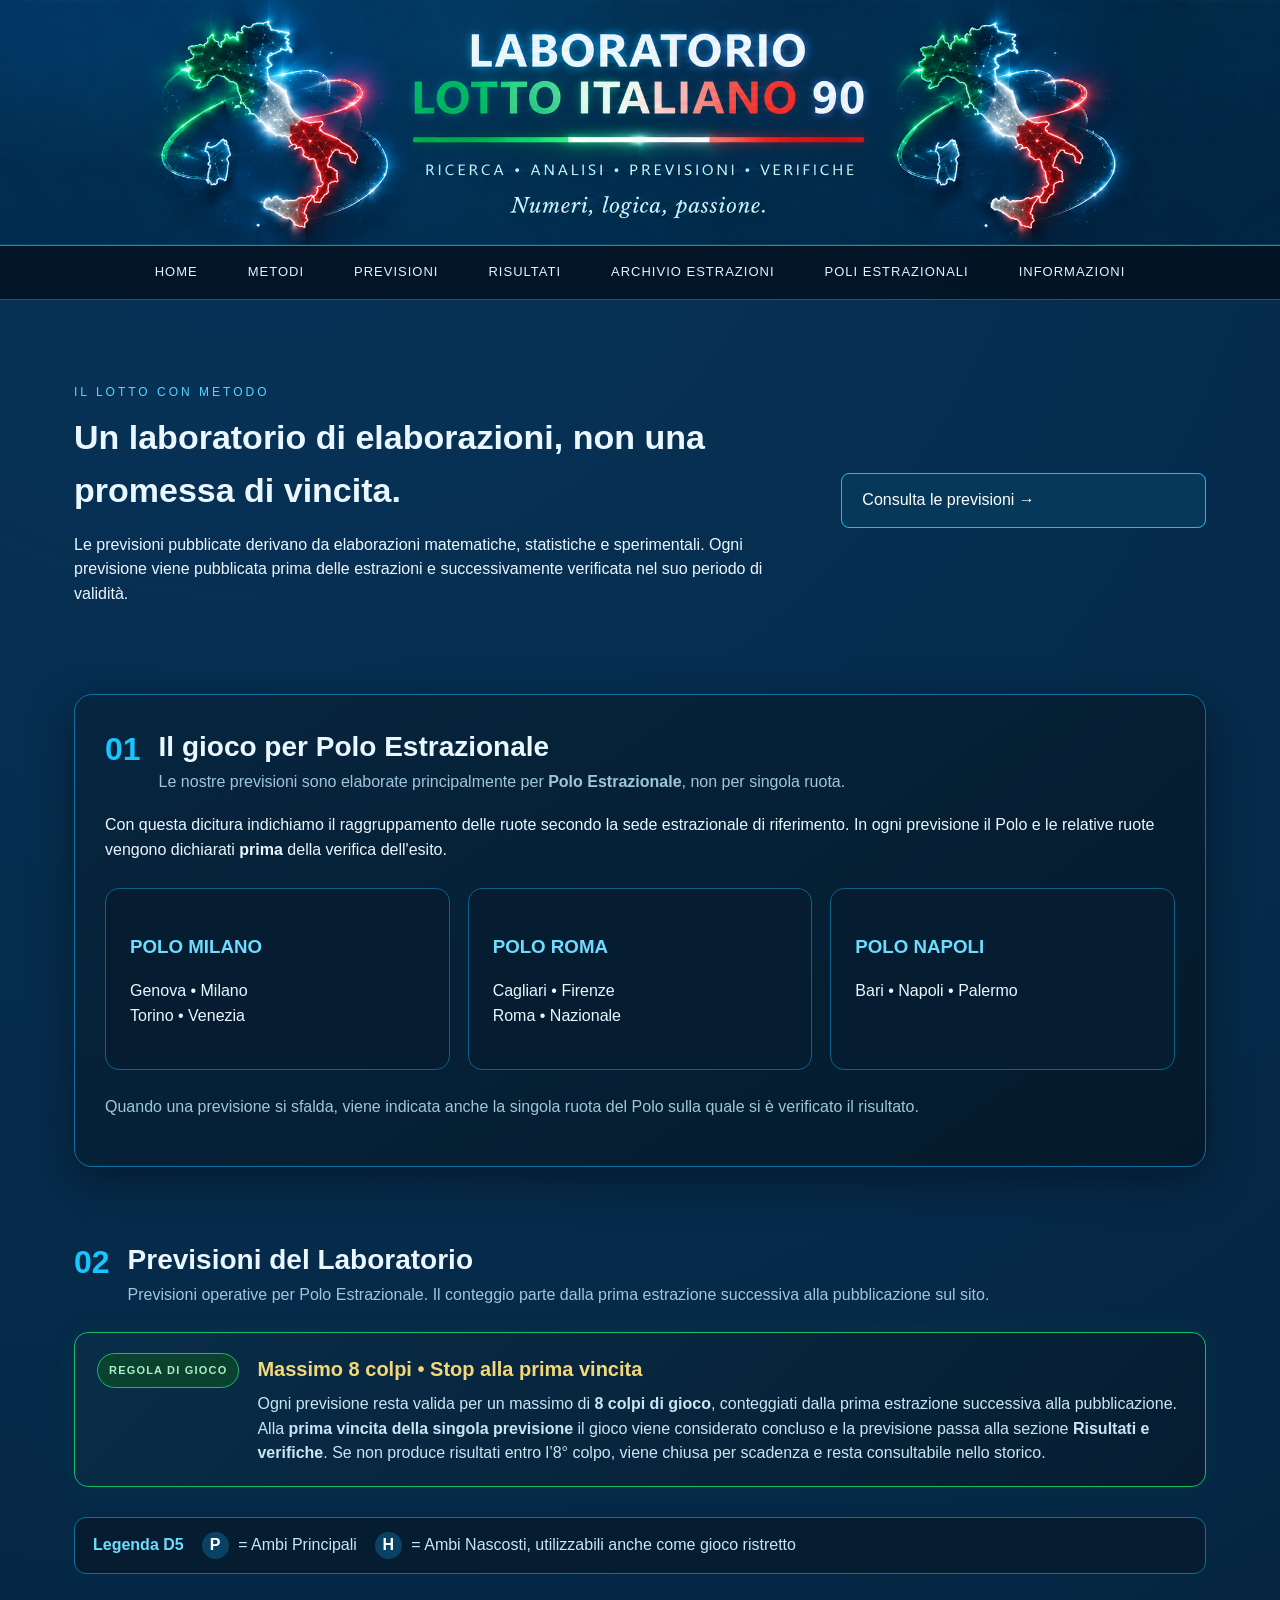
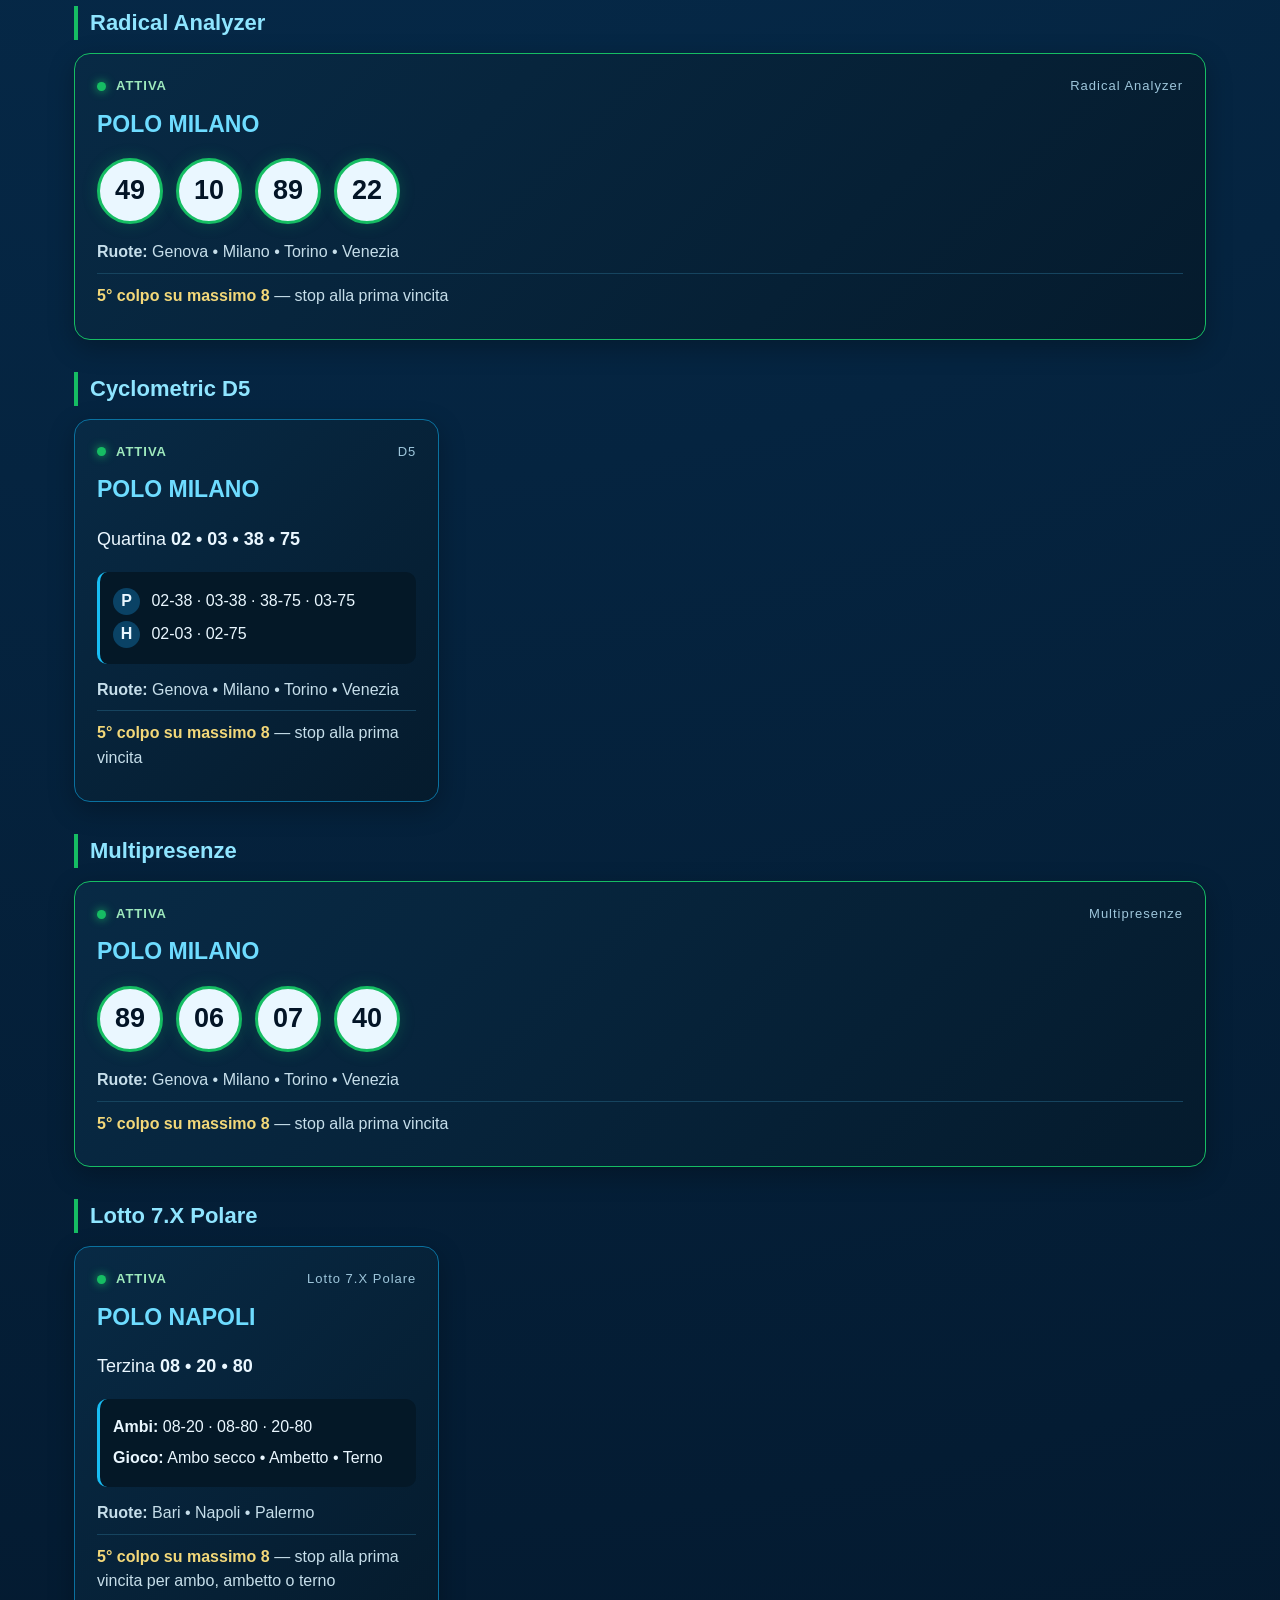
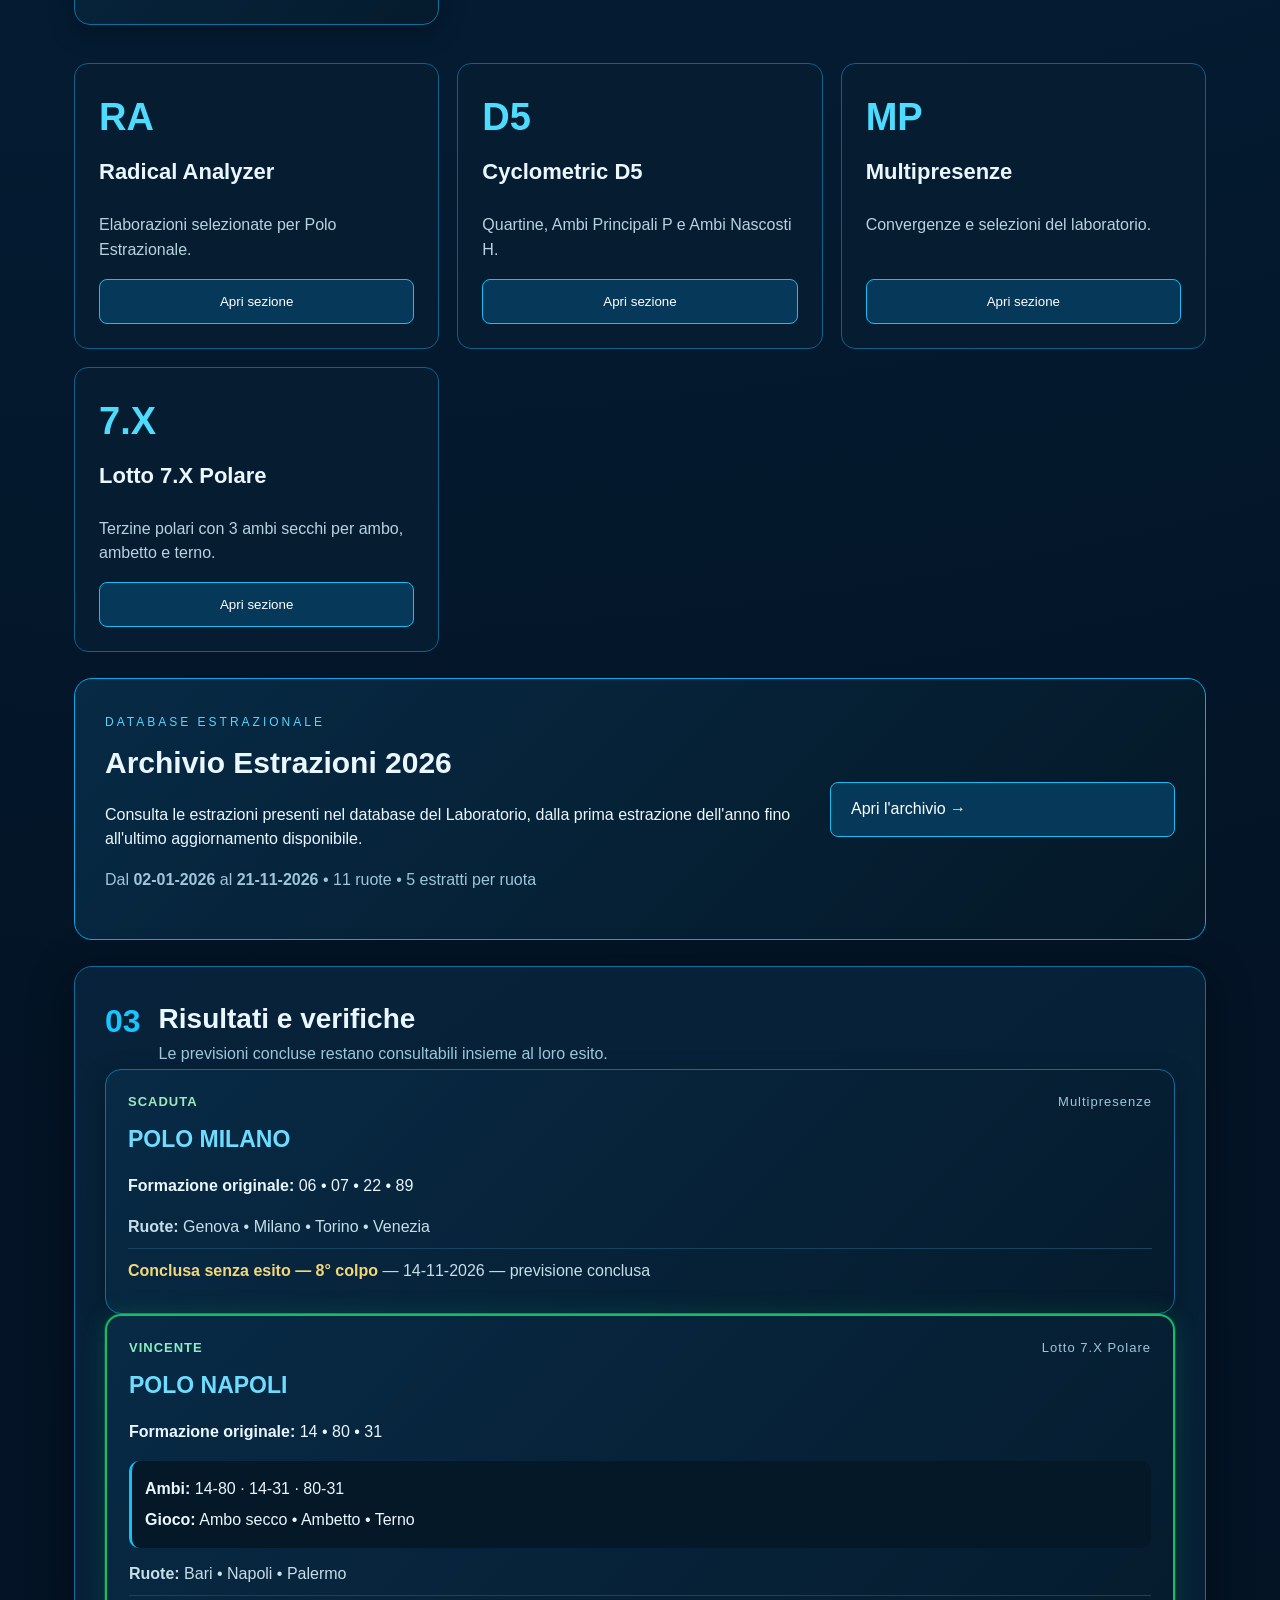
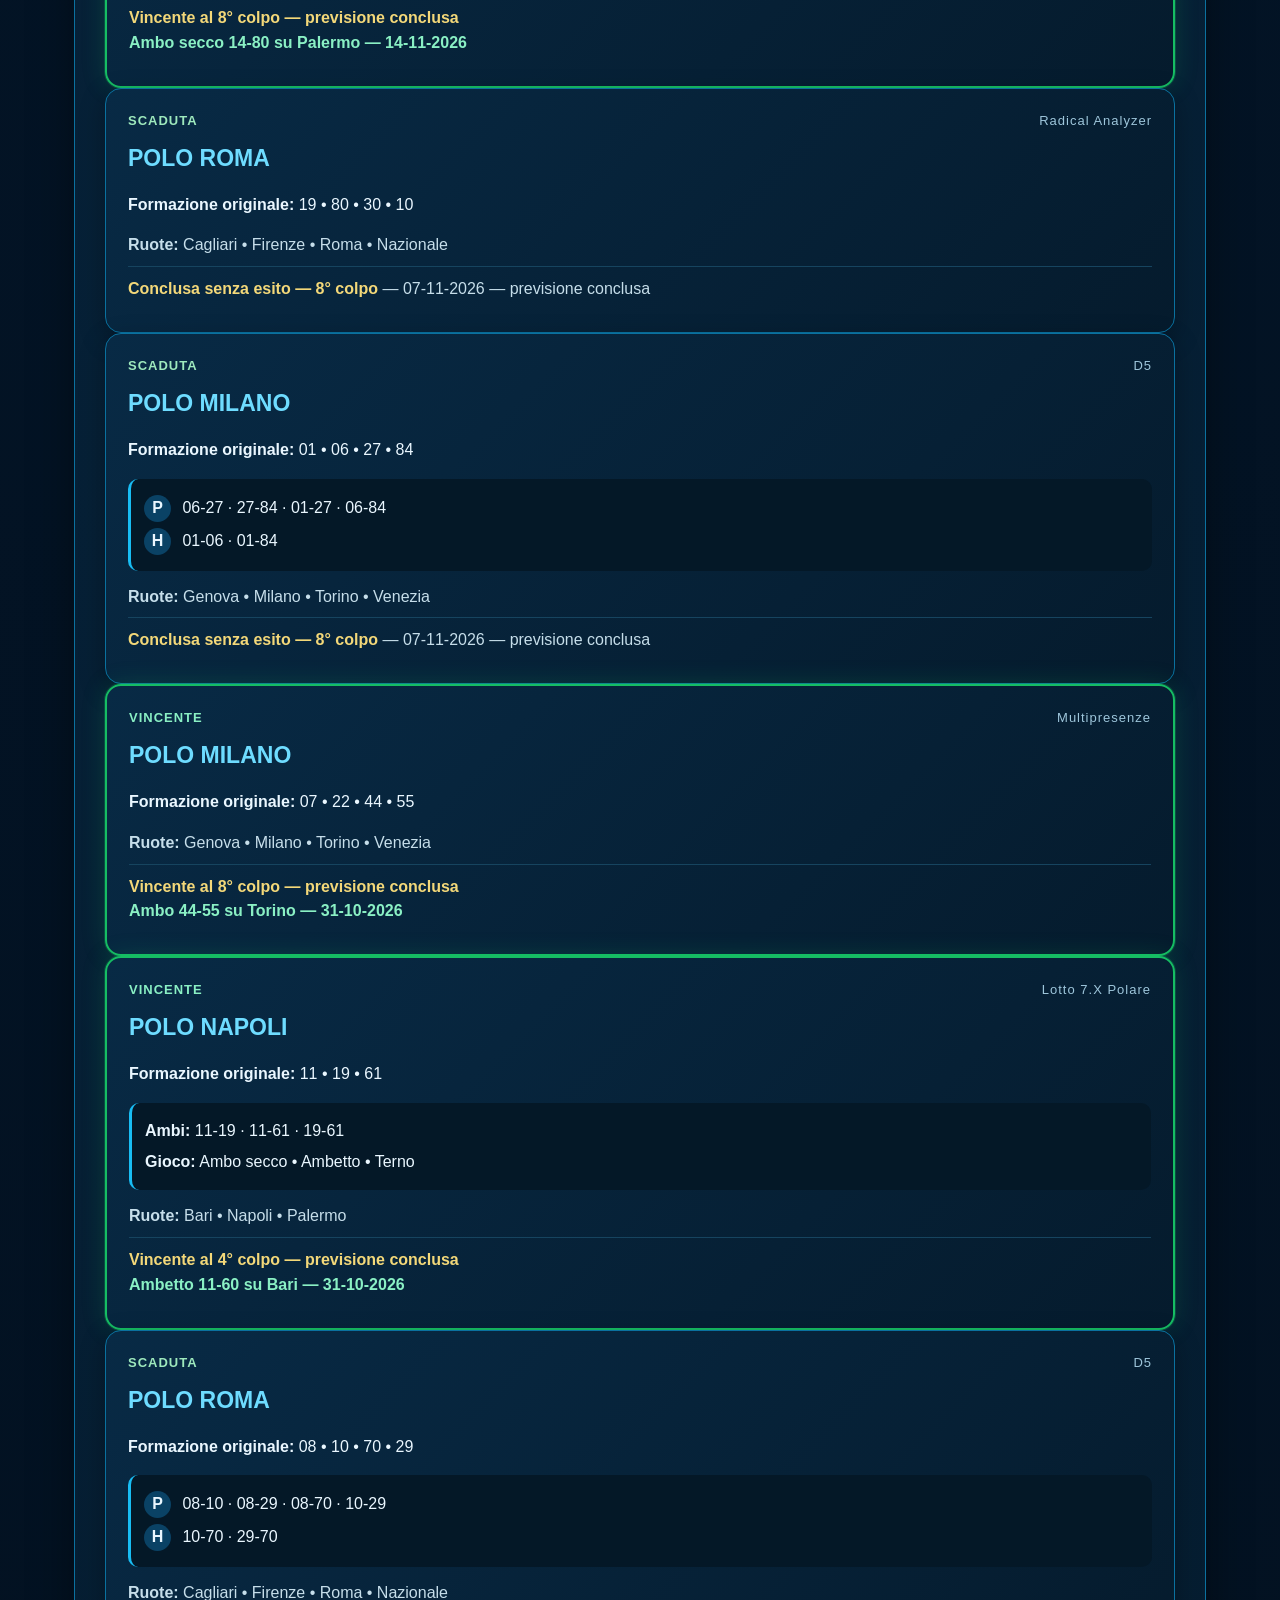
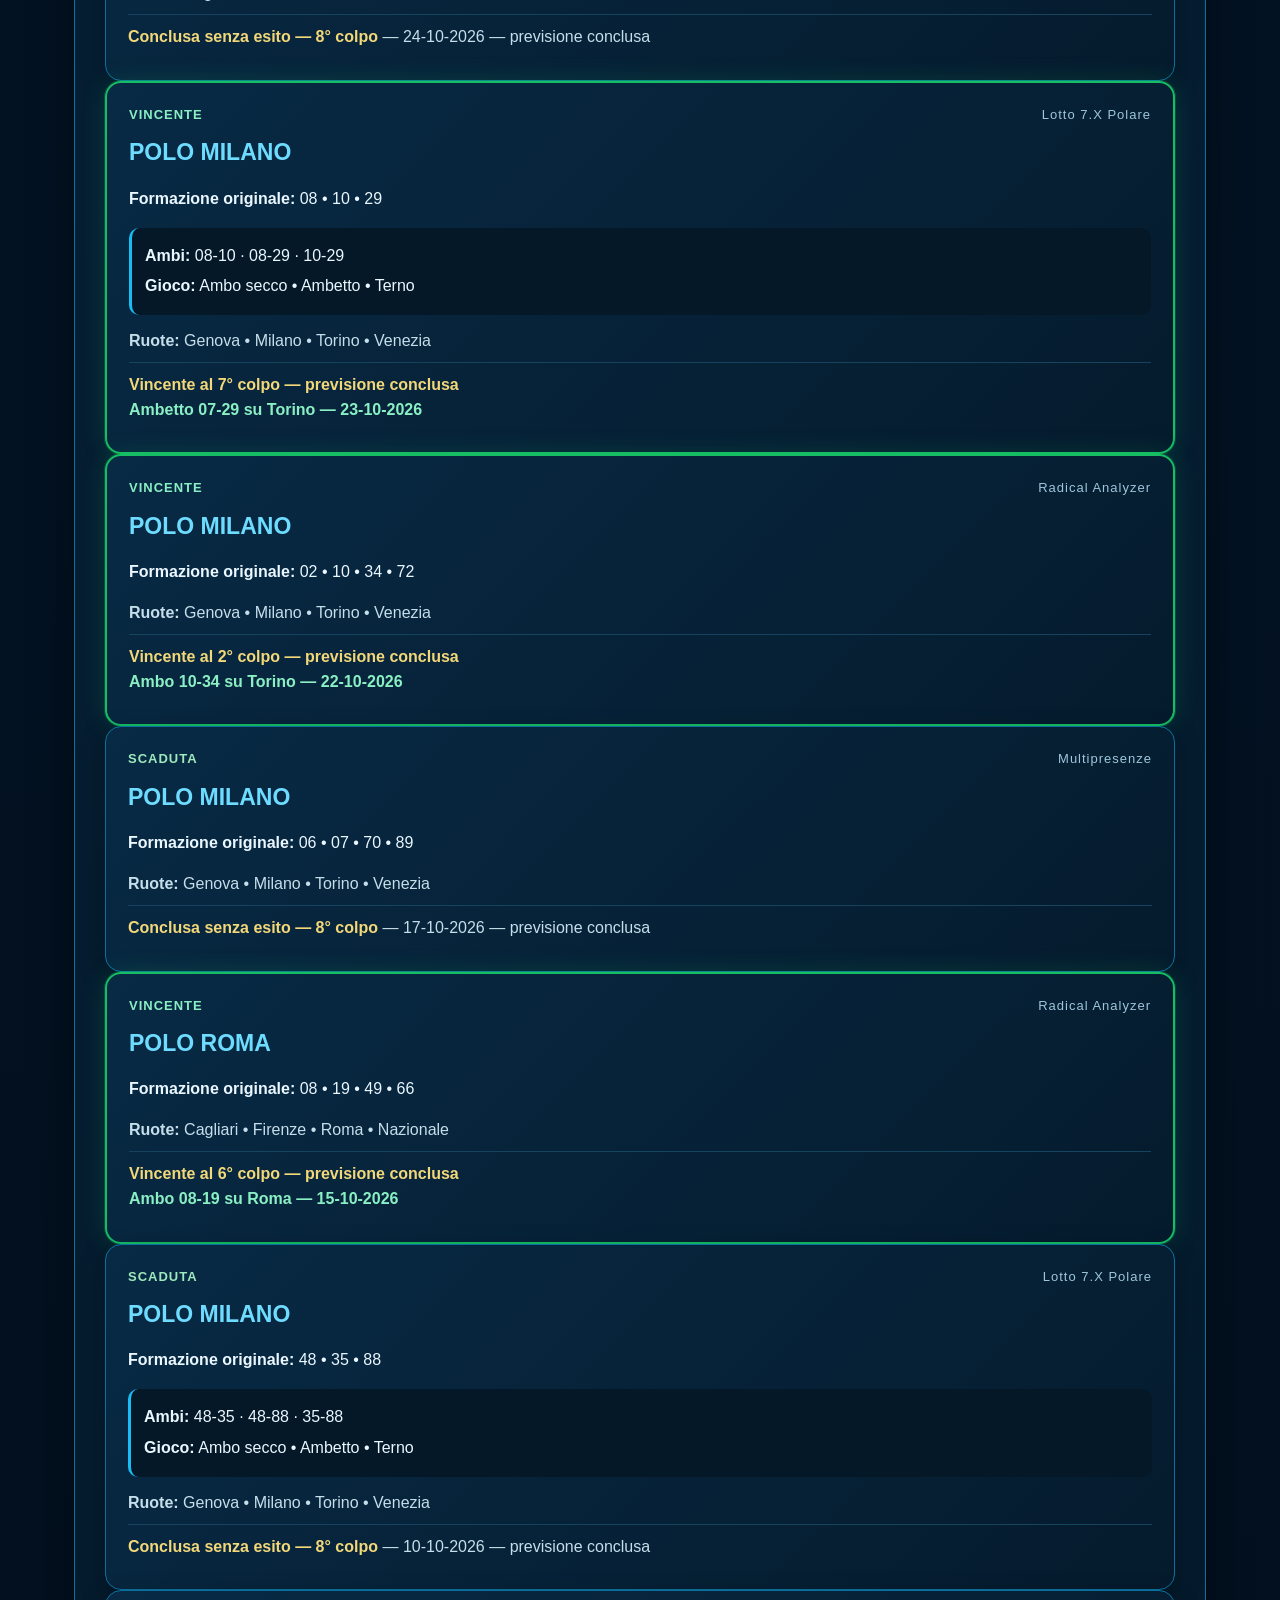
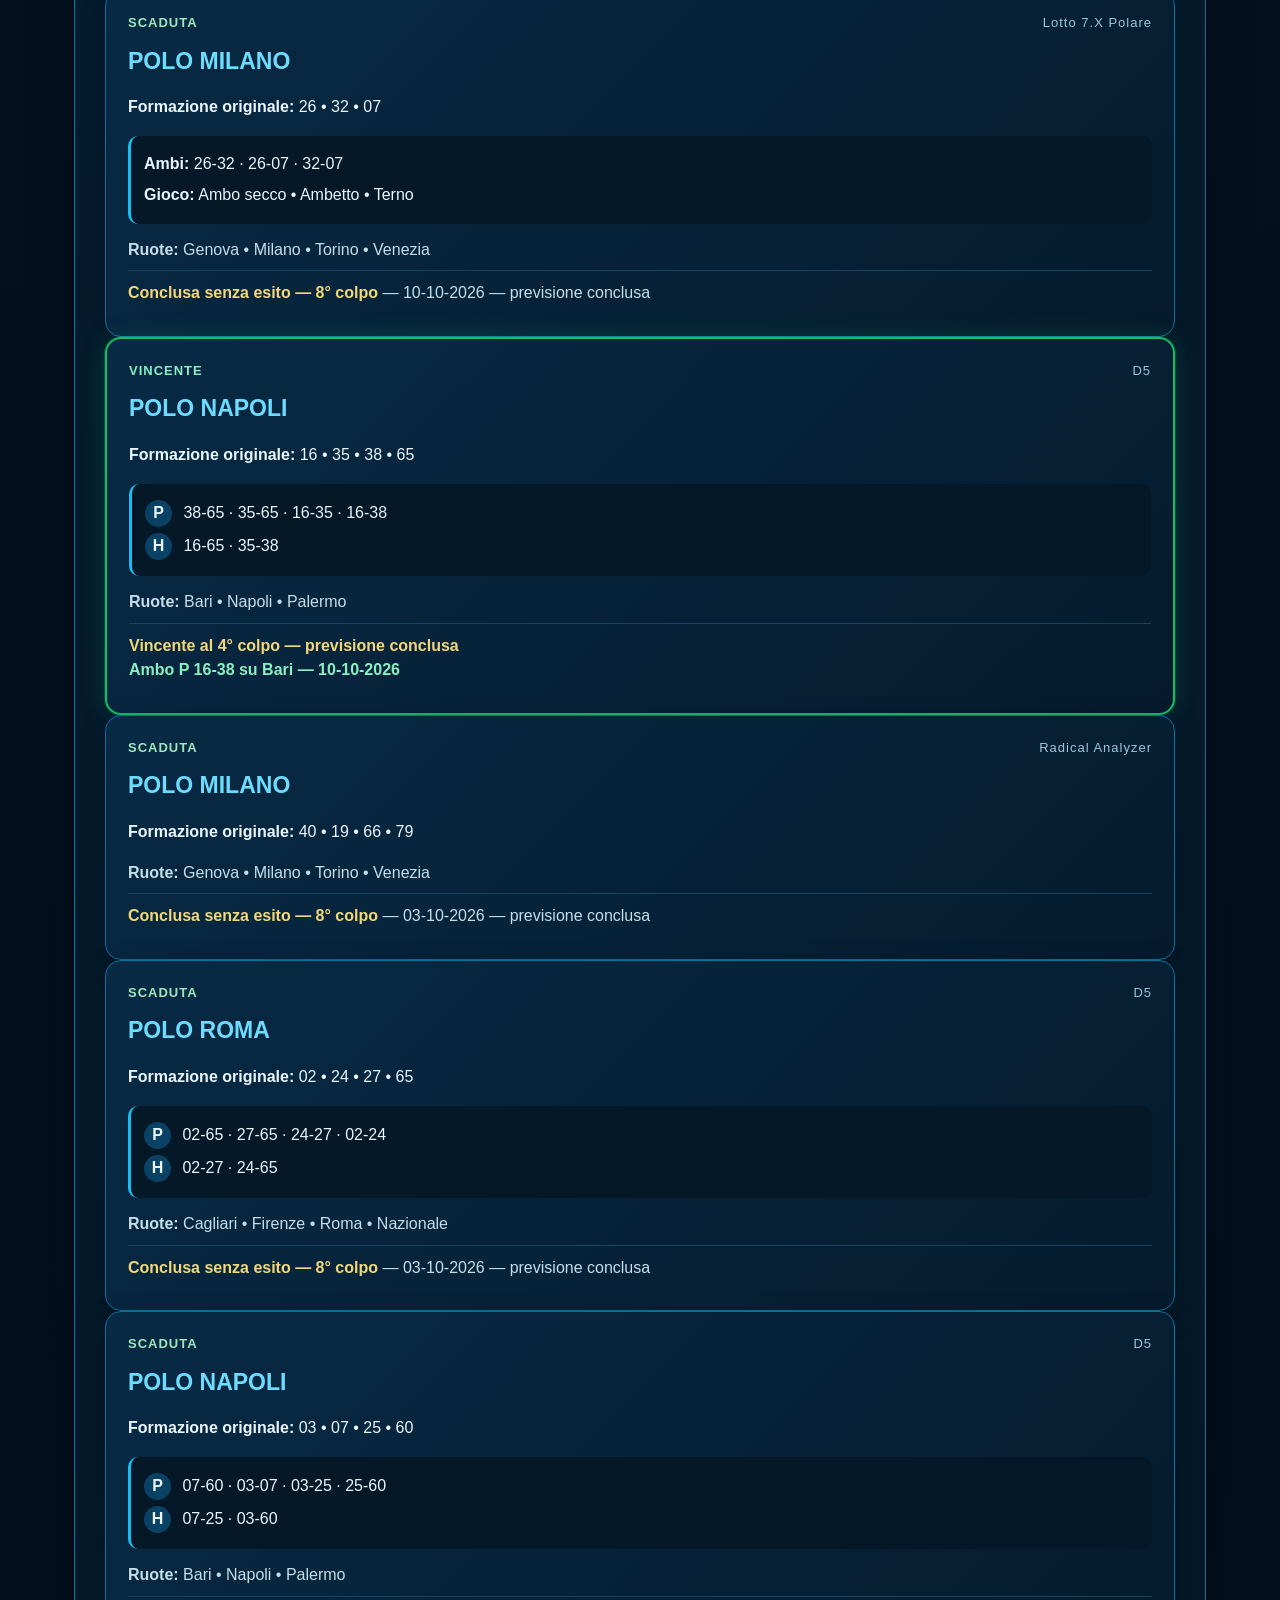
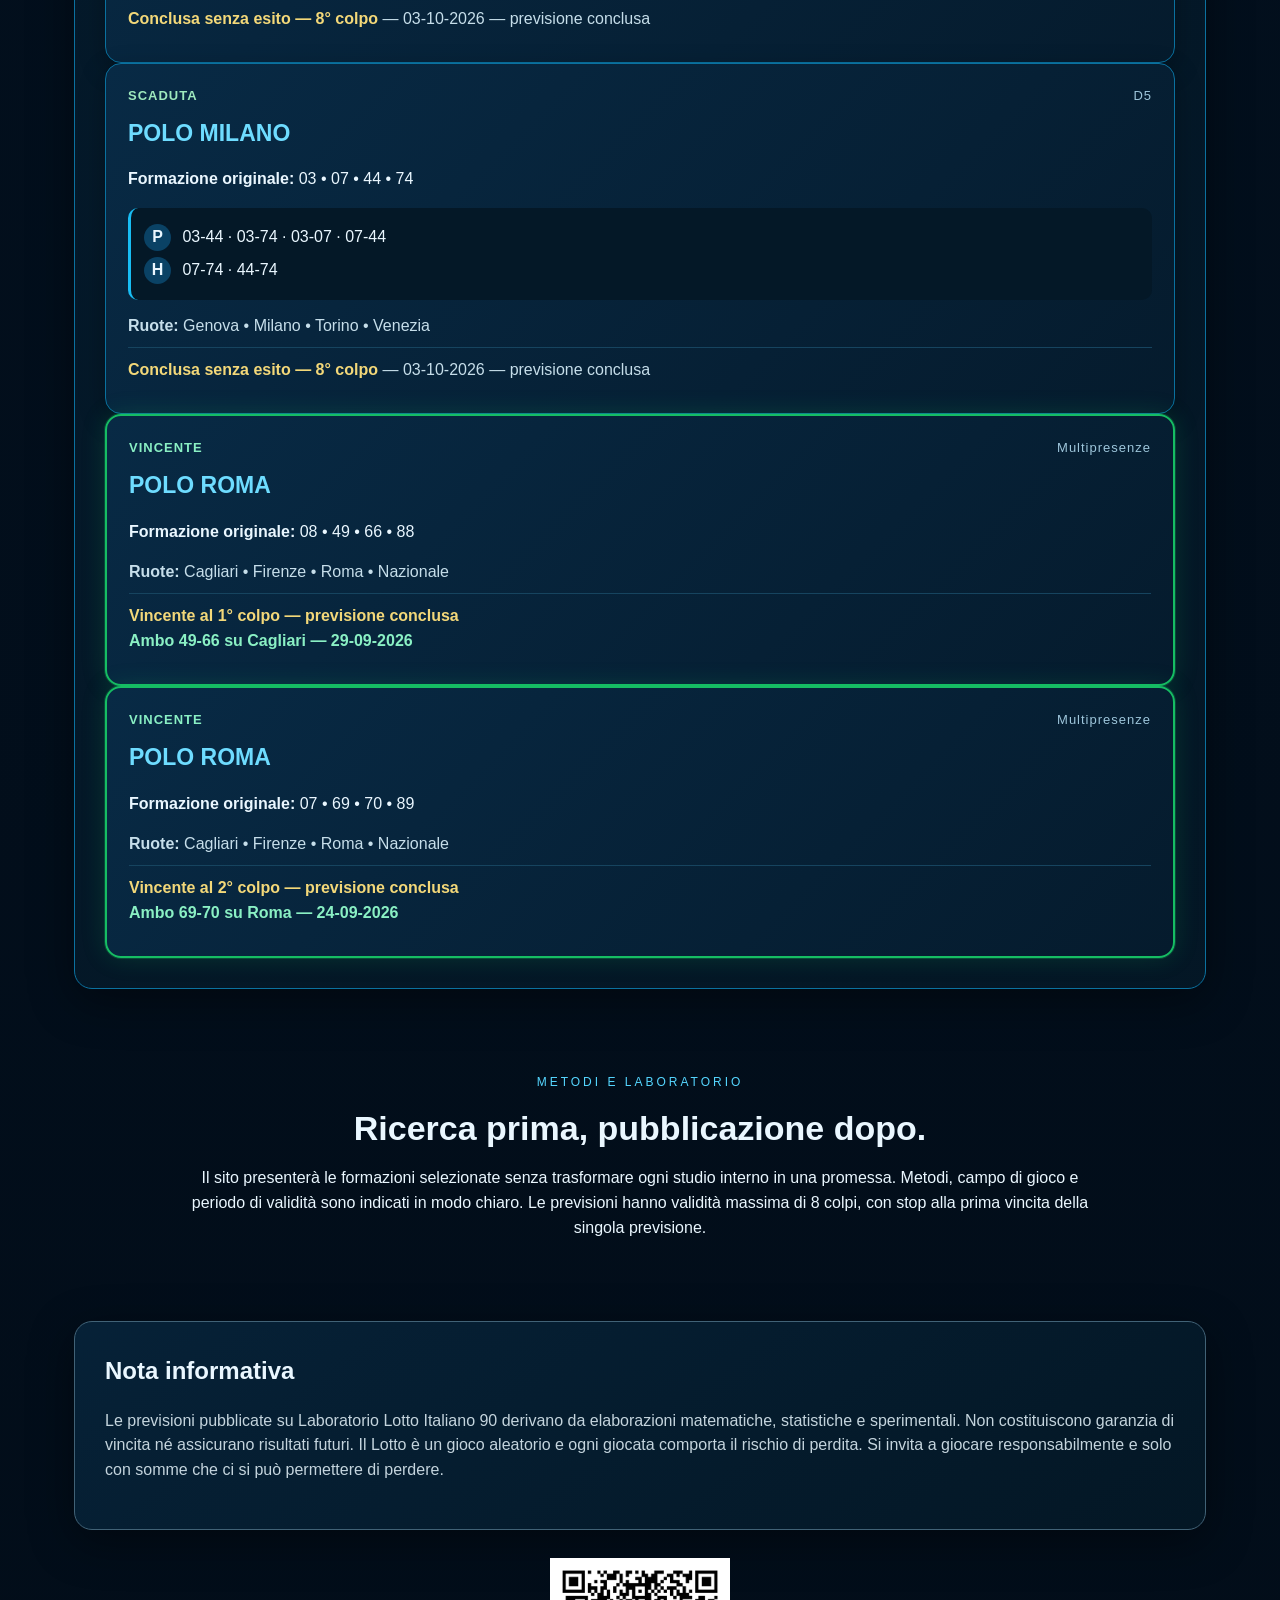
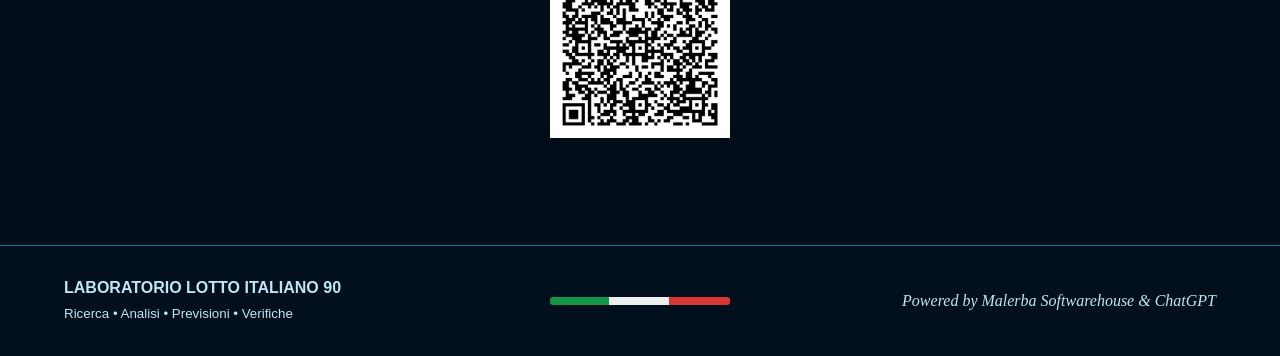
==== commit 4fb42998: "Update index.html" ====
--- a/index.html
+++ b/index.html
@@ -12,27 +12,27 @@
 
 <h3 id='ra' class='method-heading'>Radical Analyzer</h3>
 <div class='prediction-grid one'>
-<article class='prediction-card ra'><div class='prediction-top'><span class='live-dot'></span><b>ATTIVA</b><span class='method-tag'>Radical Analyzer</span></div><h3>POLO MILANO</h3><div class='number-row'><span>49</span><span>10</span><span>89</span><span>22</span></div><p class='wheels'><b>Ruote:</b> Genova • Milano • Torino • Venezia</p><p class='status'><b>4° colpo su massimo 8</b> — stop alla prima vincita</p></article>
+<article class='prediction-card ra'><div class='prediction-top'><span class='live-dot'></span><b>ATTIVA</b><span class='method-tag'>Radical Analyzer</span></div><h3>POLO MILANO</h3><div class='number-row'><span>49</span><span>10</span><span>89</span><span>22</span></div><p class='wheels'><b>Ruote:</b> Genova • Milano • Torino • Venezia</p><p class='status'><b>5° colpo su massimo 8</b> — stop alla prima vincita</p></article>
 </div>
 
 <h3 id='d5' class='method-heading'>Cyclometric D5</h3>
 <div class='prediction-grid'>
-<article class='prediction-card'><div class='prediction-top'><span class='live-dot'></span><b>ATTIVA</b><span class='method-tag'>D5</span></div><h3>POLO MILANO</h3><p class='quartina'>Quartina <b>02 • 03 • 38 • 75</b></p><div class='pairs'><p><strong>P</strong> 02-38 · 03-38 · 38-75 · 03-75</p><p><strong>H</strong> 02-03 · 02-75</p></div><p class='wheels'><b>Ruote:</b> Genova • Milano • Torino • Venezia</p><p class='status'><b>4° colpo su massimo 8</b> — stop alla prima vincita</p></article>
+<article class='prediction-card'><div class='prediction-top'><span class='live-dot'></span><b>ATTIVA</b><span class='method-tag'>D5</span></div><h3>POLO MILANO</h3><p class='quartina'>Quartina <b>02 • 03 • 38 • 75</b></p><div class='pairs'><p><strong>P</strong> 02-38 · 03-38 · 38-75 · 03-75</p><p><strong>H</strong> 02-03 · 02-75</p></div><p class='wheels'><b>Ruote:</b> Genova • Milano • Torino • Venezia</p><p class='status'><b>5° colpo su massimo 8</b> — stop alla prima vincita</p></article>
 </div>
 
 <h3 id='mp' class='method-heading'>Multipresenze</h3>
 <div class='prediction-grid one'>
-<article class='prediction-card mp'><div class='prediction-top'><span class='live-dot'></span><b>ATTIVA</b><span class='method-tag'>Multipresenze</span></div><h3>POLO MILANO</h3><div class='number-row'><span>89</span><span>06</span><span>07</span><span>40</span></div><p class='wheels'><b>Ruote:</b> Genova • Milano • Torino • Venezia</p><p class='status'><b>4° colpo su massimo 8</b> — stop alla prima vincita</p></article>
+<article class='prediction-card mp'><div class='prediction-top'><span class='live-dot'></span><b>ATTIVA</b><span class='method-tag'>Multipresenze</span></div><h3>POLO MILANO</h3><div class='number-row'><span>89</span><span>06</span><span>07</span><span>40</span></div><p class='wheels'><b>Ruote:</b> Genova • Milano • Torino • Venezia</p><p class='status'><b>5° colpo su massimo 8</b> — stop alla prima vincita</p></article>
 </div>
 <h3 id='lotto7x' class='method-heading'>Lotto 7.X Polare</h3>
 <div class='prediction-grid'>
-<article class='prediction-card'><div class='prediction-top'><span class='live-dot'></span><b>ATTIVA</b><span class='method-tag'>Lotto 7.X Polare</span></div><h3>POLO NAPOLI</h3><p class='quartina'>Terzina <b>08 • 20 • 80</b></p><div class='pairs'><p><b>Ambi:</b> 08-20 · 08-80 · 20-80</p><p><b>Gioco:</b> Ambo secco • Ambetto • Terno</p></div><p class='wheels'><b>Ruote:</b> Bari • Napoli • Palermo</p><p class='status'><b>4° colpo su massimo 8</b> — stop alla prima vincita per ambo, ambetto o terno</p></article>
+<article class='prediction-card'><div class='prediction-top'><span class='live-dot'></span><b>ATTIVA</b><span class='method-tag'>Lotto 7.X Polare</span></div><h3>POLO NAPOLI</h3><p class='quartina'>Terzina <b>08 • 20 • 80</b></p><div class='pairs'><p><b>Ambi:</b> 08-20 · 08-80 · 20-80</p><p><b>Gioco:</b> Ambo secco • Ambetto • Terno</p></div><p class='wheels'><b>Ruote:</b> Bari • Napoli • Palermo</p><p class='status'><b>5° colpo su massimo 8</b> — stop alla prima vincita per ambo, ambetto o terno</p></article>
 </div>
 
 <div class='cards compact'><article class='card'><div class='icon'>RA</div><h3>Radical Analyzer</h3><p>Elaborazioni selezionate per Polo Estrazionale.</p><button onclick="location.href='#ra'">Apri sezione</button></article><article class='card'><div class='icon'>D5</div><h3>Cyclometric D5</h3><p>Quartine, Ambi Principali P e Ambi Nascosti H.</p><button onclick="location.href='#d5'">Apri sezione</button></article><article class='card'><div class='icon'>MP</div><h3>Multipresenze</h3><p>Convergenze e selezioni del laboratorio.</p><button onclick="location.href='#mp'">Apri sezione</button></article><article class='card'><div class='icon'>7.X</div><h3>Lotto 7.X Polare</h3><p>Terzine polari con 3 ambi secchi per ambo, ambetto e terno.</p><button onclick="location.href='#lotto7x'">Apri sezione</button></article>
 </div>
 
-<section class='archive-teaser'><div><span class='eyebrow'>DATABASE ESTRAZIONALE</span><h2>Archivio Estrazioni 2026</h2><p>Consulta le estrazioni presenti nel database del Laboratorio, dalla prima estrazione dell'anno fino all'ultimo aggiornamento disponibile.</p><p class='archive-meta'>Dal <b>02-01-2026</b> al <b>20-11-2026</b> • 11 ruote • 5 estratti per ruota</p></div><a class='primary' href='archivio.html'>Apri l'archivio →</a></section>
+<section class='archive-teaser'><div><span class='eyebrow'>DATABASE ESTRAZIONALE</span><h2>Archivio Estrazioni 2026</h2><p>Consulta le estrazioni presenti nel database del Laboratorio, dalla prima estrazione dell'anno fino all'ultimo aggiornamento disponibile.</p><p class='archive-meta'>Dal <b>02-01-2026</b> al <b>21-11-2026</b> • 11 ruote • 5 estratti per ruota</p></div><a class='primary' href='archivio.html'>Apri l'archivio →</a></section>
 <section id='risultati' class='panel results'><div class='panel-title'><span>03</span><div><h2>Risultati e verifiche</h2><p>Le previsioni concluse restano consultabili insieme al loro esito.</p></div></div><article class='prediction-card'><div class='prediction-top'><b>SCADUTA</b><span class='method-tag'>Multipresenze</span></div><h3>POLO MILANO</h3><p><b>Formazione originale:</b> 06 • 07 • 22 • 89</p><p class='wheels'><b>Ruote:</b> Genova • Milano • Torino • Venezia</p><p class='status'><b>Conclusa senza esito — 8° colpo</b> — 14-11-2026 — previsione conclusa</p></article><article class='prediction-card winner'><div class='prediction-top'><b>VINCENTE</b><span class='method-tag'>Lotto 7.X Polare</span></div><h3>POLO NAPOLI</h3><p><b>Formazione originale:</b> 14 • 80 • 31</p><div class='pairs'><p><b>Ambi:</b> 14-80 · 14-31 · 80-31</p><p><b>Gioco:</b> Ambo secco • Ambetto • Terno</p></div><p class='wheels'><b>Ruote:</b> Bari • Napoli • Palermo</p><p class='status'><b>Vincente al 8° colpo — previsione conclusa</b><br>Ambo secco 14-80 su Palermo — 14-11-2026</p></article><article class='prediction-card'><div class='prediction-top'><b>SCADUTA</b><span class='method-tag'>Radical Analyzer</span></div><h3>POLO ROMA</h3><p><b>Formazione originale:</b> 19 • 80 • 30 • 10</p><p class='wheels'><b>Ruote:</b> Cagliari • Firenze • Roma • Nazionale</p><p class='status'><b>Conclusa senza esito — 8° colpo</b> — 07-11-2026 — previsione conclusa</p></article><article class='prediction-card'><div class='prediction-top'><b>SCADUTA</b><span class='method-tag'>D5</span></div><h3>POLO MILANO</h3><p><b>Formazione originale:</b> 01 • 06 • 27 • 84</p><div class='pairs'><p><strong>P</strong> 06-27 · 27-84 · 01-27 · 06-84</p><p><strong>H</strong> 01-06 · 01-84</p></div><p class='wheels'><b>Ruote:</b> Genova • Milano • Torino • Venezia</p><p class='status'><b>Conclusa senza esito — 8° colpo</b> — 07-11-2026 — previsione conclusa</p></article><article class='prediction-card winner'><div class='prediction-top'><b>VINCENTE</b><span class='method-tag'>Multipresenze</span></div><h3>POLO MILANO</h3><p><b>Formazione originale:</b> 07 • 22 • 44 • 55</p><p class='wheels'><b>Ruote:</b> Genova • Milano • Torino • Venezia</p><p class='status'><b>Vincente al 8° colpo — previsione conclusa</b><br>Ambo 44-55 su Torino — 31-10-2026</p></article><article class='prediction-card winner'><div class='prediction-top'><b>VINCENTE</b><span class='method-tag'>Lotto 7.X Polare</span></div><h3>POLO NAPOLI</h3><p><b>Formazione originale:</b> 11 • 19 • 61</p><div class='pairs'><p><b>Ambi:</b> 11-19 · 11-61 · 19-61</p><p><b>Gioco:</b> Ambo secco • Ambetto • Terno</p></div><p class='wheels'><b>Ruote:</b> Bari • Napoli • Palermo</p><p class='status'><b>Vincente al 4° colpo — previsione conclusa</b><br>Ambetto 11-60 su Bari — 31-10-2026</p></article><article class='prediction-card'><div class='prediction-top'><b>SCADUTA</b><span class='method-tag'>D5</span></div><h3>POLO ROMA</h3><p><b>Formazione originale:</b> 08 • 10 • 70 • 29</p><div class='pairs'><p><strong>P</strong> 08-10 · 08-29 · 08-70 · 10-29</p><p><strong>H</strong> 10-70 · 29-70</p></div><p class='wheels'><b>Ruote:</b> Cagliari • Firenze • Roma • Nazionale</p><p class='status'><b>Conclusa senza esito — 8° colpo</b> — 24-10-2026 — previsione conclusa</p></article><article class='prediction-card winner'><div class='prediction-top'><b>VINCENTE</b><span class='method-tag'>Lotto 7.X Polare</span></div><h3>POLO MILANO</h3><p><b>Formazione originale:</b> 08 • 10 • 29</p><div class='pairs'><p><b>Ambi:</b> 08-10 · 08-29 · 10-29</p><p><b>Gioco:</b> Ambo secco • Ambetto • Terno</p></div><p class='wheels'><b>Ruote:</b> Genova • Milano • Torino • Venezia</p><p class='status'><b>Vincente al 7° colpo — previsione conclusa</b><br>Ambetto 07-29 su Torino — 23-10-2026</p></article><article class='prediction-card winner'><div class='prediction-top'><b>VINCENTE</b><span class='method-tag'>Radical Analyzer</span></div><h3>POLO MILANO</h3><p><b>Formazione originale:</b> 02 • 10 • 34 • 72</p><p class='wheels'><b>Ruote:</b> Genova • Milano • Torino • Venezia</p><p class='status'><b>Vincente al 2° colpo — previsione conclusa</b><br>Ambo 10-34 su Torino — 22-10-2026</p></article><article class='prediction-card'><div class='prediction-top'><b>SCADUTA</b><span class='method-tag'>Multipresenze</span></div><h3>POLO MILANO</h3><p><b>Formazione originale:</b> 06 • 07 • 70 • 89</p><p class='wheels'><b>Ruote:</b> Genova • Milano • Torino • Venezia</p><p class='status'><b>Conclusa senza esito — 8° colpo</b> — 17-10-2026 — previsione conclusa</p></article><article class='prediction-card winner'><div class='prediction-top'><b>VINCENTE</b><span class='method-tag'>Radical Analyzer</span></div><h3>POLO ROMA</h3><p><b>Formazione originale:</b> 08 • 19 • 49 • 66</p><p class='wheels'><b>Ruote:</b> Cagliari • Firenze • Roma • Nazionale</p><p class='status'><b>Vincente al 6° colpo — previsione conclusa</b><br>Ambo 08-19 su Roma — 15-10-2026</p></article><article class='prediction-card'><div class='prediction-top'><b>SCADUTA</b><span class='method-tag'>Lotto 7.X Polare</span></div><h3>POLO MILANO</h3><p><b>Formazione originale:</b> 48 • 35 • 88</p><div class='pairs'><p><b>Ambi:</b> 48-35 · 48-88 · 35-88</p><p><b>Gioco:</b> Ambo secco • Ambetto • Terno</p></div><p class='wheels'><b>Ruote:</b> Genova • Milano • Torino • Venezia</p><p class='status'><b>Conclusa senza esito — 8° colpo</b> — 10-10-2026 — previsione conclusa</p></article><article class='prediction-card'><div class='prediction-top'><b>SCADUTA</b><span class='method-tag'>Lotto 7.X Polare</span></div><h3>POLO MILANO</h3><p><b>Formazione originale:</b> 26 • 32 • 07</p><div class='pairs'><p><b>Ambi:</b> 26-32 · 26-07 · 32-07</p><p><b>Gioco:</b> Ambo secco • Ambetto • Terno</p></div><p class='wheels'><b>Ruote:</b> Genova • Milano • Torino • Venezia</p><p class='status'><b>Conclusa senza esito — 8° colpo</b> — 10-10-2026 — previsione conclusa</p></article><article class='prediction-card winner'><div class='prediction-top'><b>VINCENTE</b><span class='method-tag'>D5</span></div><h3>POLO NAPOLI</h3><p><b>Formazione originale:</b> 16 • 35 • 38 • 65</p><div class='pairs'><p><strong>P</strong> 38-65 · 35-65 · 16-35 · 16-38</p><p><strong>H</strong> 16-65 · 35-38</p></div><p class='wheels'><b>Ruote:</b> Bari • Napoli • Palermo</p><p class='status'><b>Vincente al 4° colpo — previsione conclusa</b><br>Ambo P 16-38 su Bari — 10-10-2026</p></article><article class='prediction-card'><div class='prediction-top'><b>SCADUTA</b><span class='method-tag'>Radical Analyzer</span></div><h3>POLO MILANO</h3><p><b>Formazione originale:</b> 40 • 19 • 66 • 79</p><p class='wheels'><b>Ruote:</b> Genova • Milano • Torino • Venezia</p><p class='status'><b>Conclusa senza esito — 8° colpo</b> — 03-10-2026 — previsione conclusa</p></article><article class='prediction-card'><div class='prediction-top'><b>SCADUTA</b><span class='method-tag'>D5</span></div><h3>POLO ROMA</h3><p><b>Formazione originale:</b> 02 • 24 • 27 • 65</p><div class='pairs'><p><strong>P</strong> 02-65 · 27-65 · 24-27 · 02-24</p><p><strong>H</strong> 02-27 · 24-65</p></div><p class='wheels'><b>Ruote:</b> Cagliari • Firenze • Roma • Nazionale</p><p class='status'><b>Conclusa senza esito — 8° colpo</b> — 03-10-2026 — previsione conclusa</p></article><article class='prediction-card'><div class='prediction-top'><b>SCADUTA</b><span class='method-tag'>D5</span></div><h3>POLO NAPOLI</h3><p><b>Formazione originale:</b> 03 • 07 • 25 • 60</p><div class='pairs'><p><strong>P</strong> 07-60 · 03-07 · 03-25 · 25-60</p><p><strong>H</strong> 07-25 · 03-60</p></div><p class='wheels'><b>Ruote:</b> Bari • Napoli • Palermo</p><p class='status'><b>Conclusa senza esito — 8° colpo</b> — 03-10-2026 — previsione conclusa</p></article><article class='prediction-card'><div class='prediction-top'><b>SCADUTA</b><span class='method-tag'>D5</span></div><h3>POLO MILANO</h3><p><b>Formazione originale:</b> 03 • 07 • 44 • 74</p><div class='pairs'><p><strong>P</strong> 03-44 · 03-74 · 03-07 · 07-44</p><p><strong>H</strong> 07-74 · 44-74</p></div><p class='wheels'><b>Ruote:</b> Genova • Milano • Torino • Venezia</p><p class='status'><b>Conclusa senza esito — 8° colpo</b> — 03-10-2026 — previsione conclusa</p></article><article class='prediction-card winner'><div class='prediction-top'><b>VINCENTE</b><span class='method-tag'>Multipresenze</span></div><h3>POLO ROMA</h3><p><b>Formazione originale:</b> 08 • 49 • 66 • 88</p><p class='wheels'><b>Ruote:</b> Cagliari • Firenze • Roma • Nazionale</p><p class='status'><b>Vincente al 1° colpo — previsione conclusa</b><br>Ambo 49-66 su Cagliari — 29-09-2026</p></article><article class='prediction-card winner'><div class='prediction-top'><b>VINCENTE</b><span class='method-tag'>Multipresenze</span></div><h3>POLO ROMA</h3><p><b>Formazione originale:</b> 07 • 69 • 70 • 89</p><p class='wheels'><b>Ruote:</b> Cagliari • Firenze • Roma • Nazionale</p><p class='status'><b>Vincente al 2° colpo — previsione conclusa</b><br>Ambo 69-70 su Roma — 24-09-2026</p></article></section>
 <section id='metodi' class='split methods-clean'><div><span class='eyebrow'>METODI E LABORATORIO</span><h2>Ricerca prima, pubblicazione dopo.</h2><p>Il sito presenterà le formazioni selezionate senza trasformare ogni studio interno in una promessa. Metodi, campo di gioco e periodo di validità sono indicati in modo chiaro. Le previsioni hanno validità massima di 8 colpi, con stop alla prima vincita della singola previsione.</p></div></section>
 <section id='note' class='notice'><h2>Nota informativa</h2><p>Le previsioni pubblicate su Laboratorio Lotto Italiano 90 derivano da elaborazioni matematiche, statistiche e sperimentali. Non costituiscono garanzia di vincita né assicurano risultati futuri. Il Lotto è un gioco aleatorio e ogni giocata comporta il rischio di perdita. Si invita a giocare responsabilmente e solo con somme che ci si può permettere di perdere.</p></section>
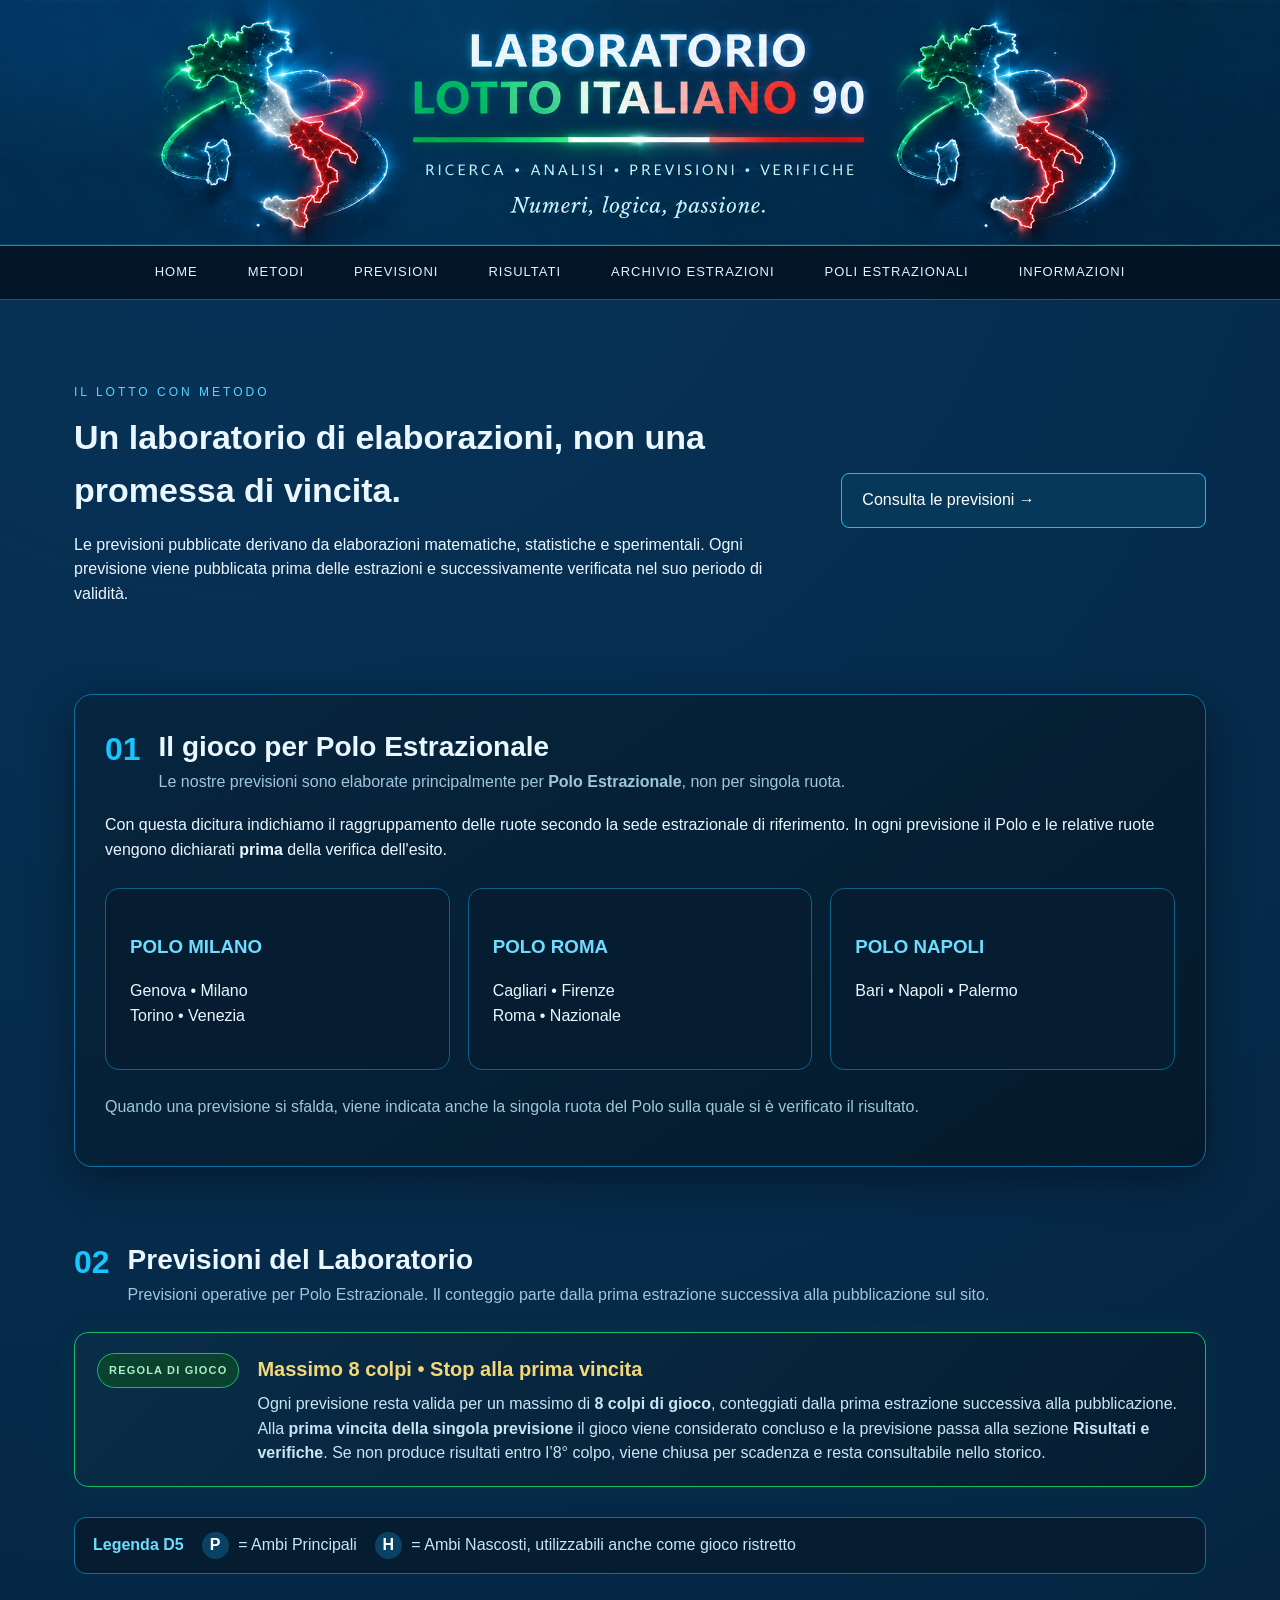
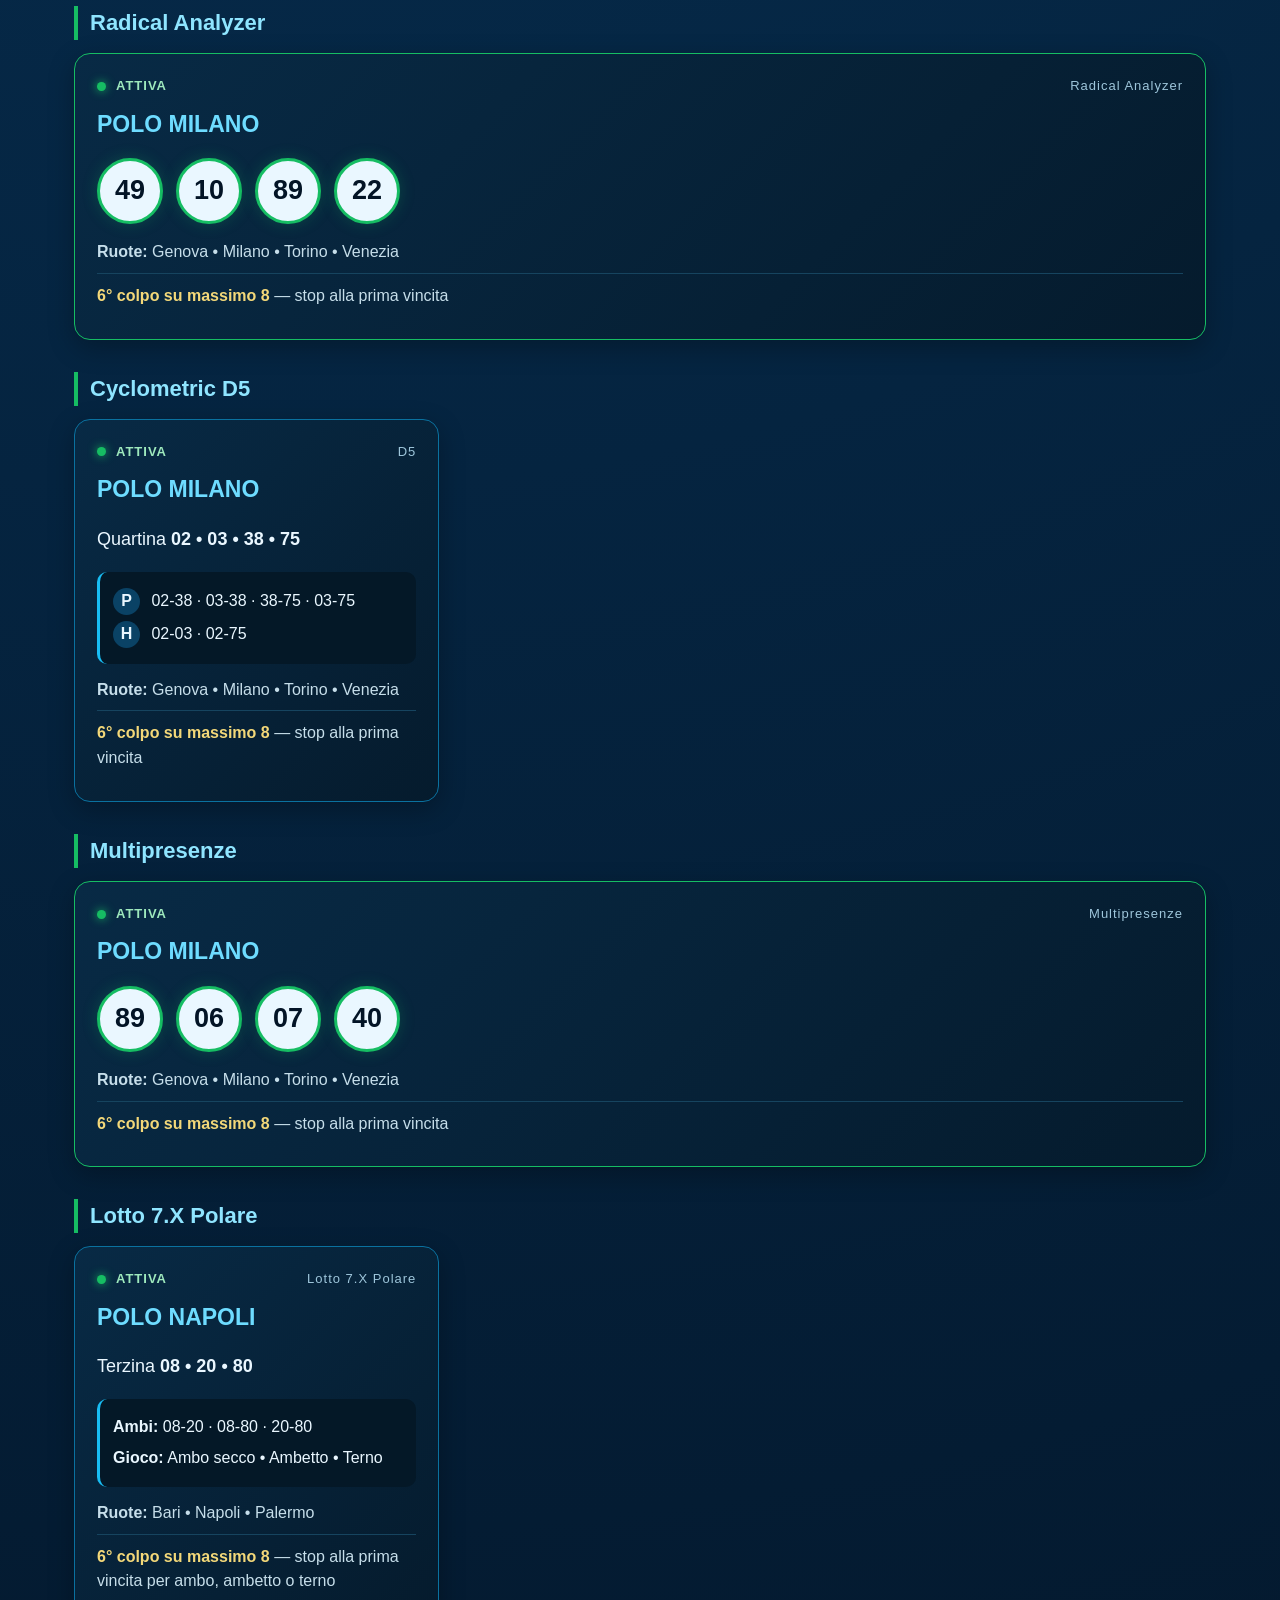
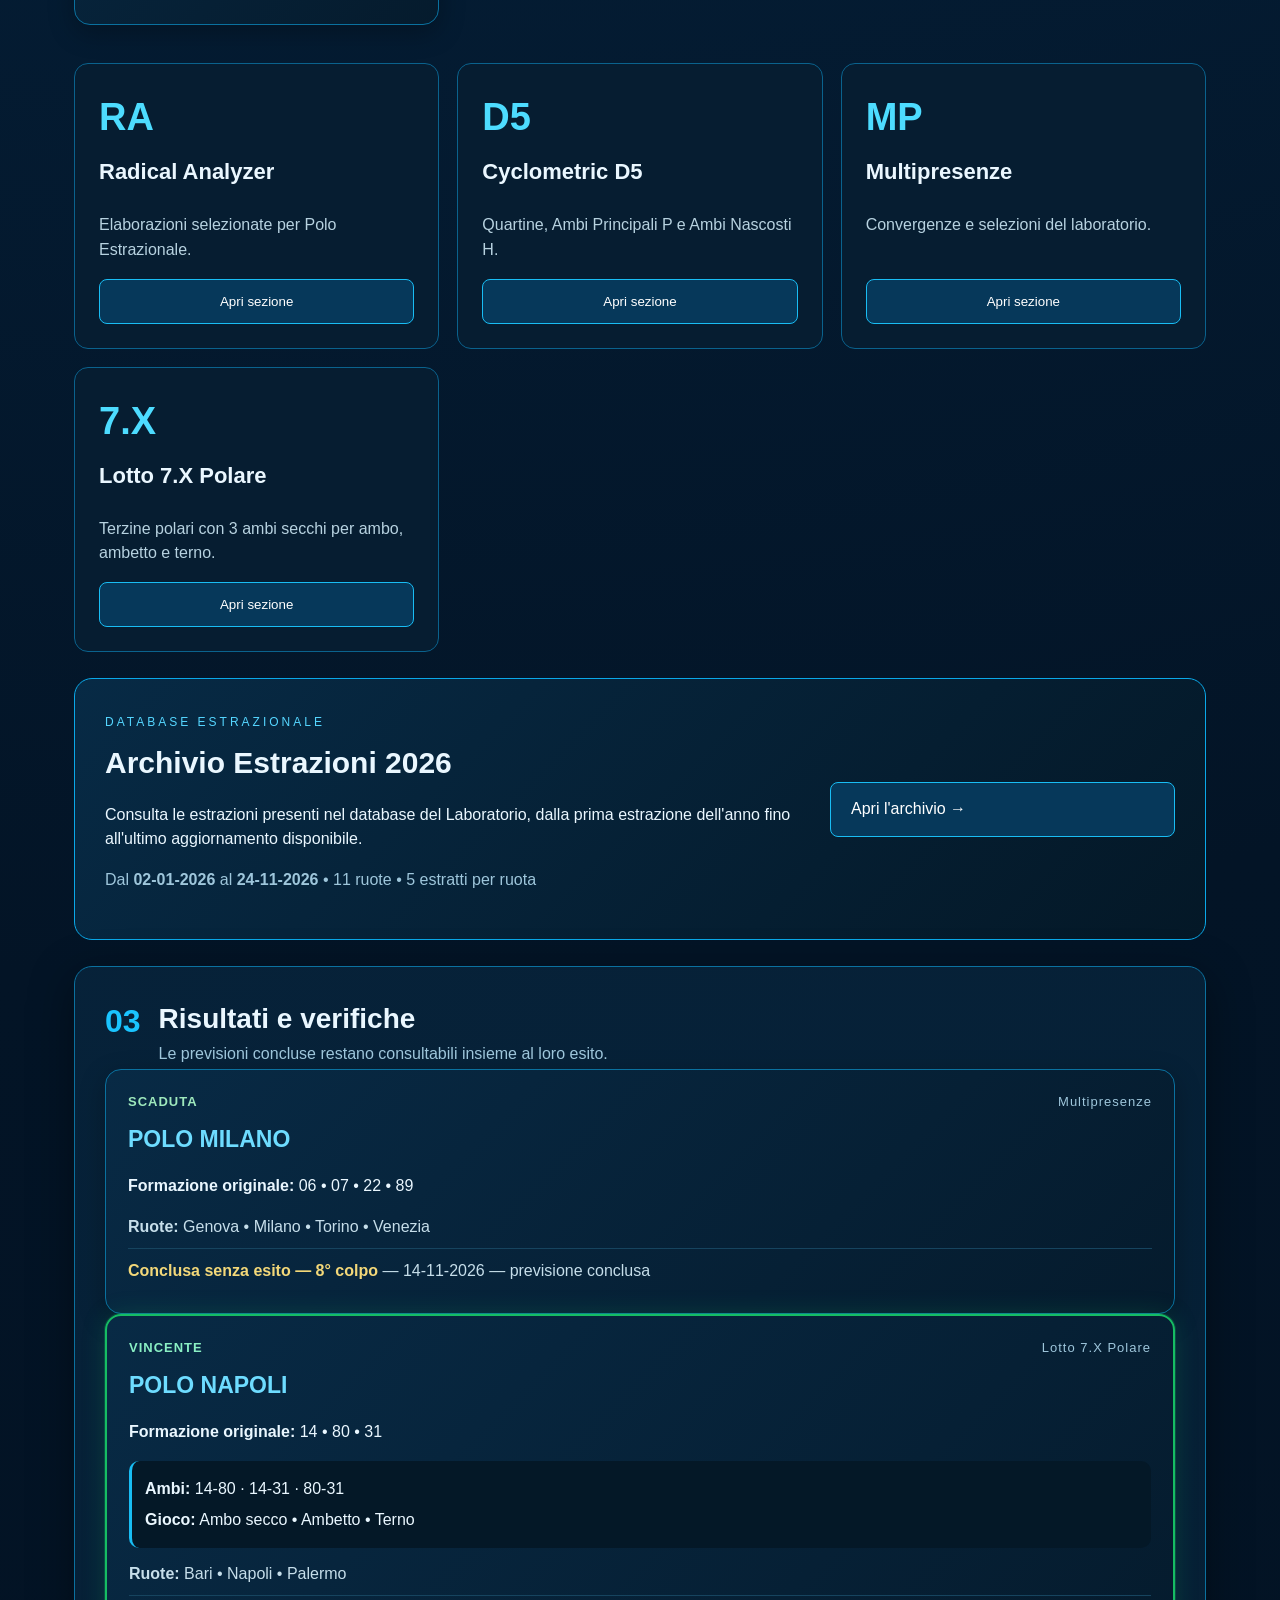
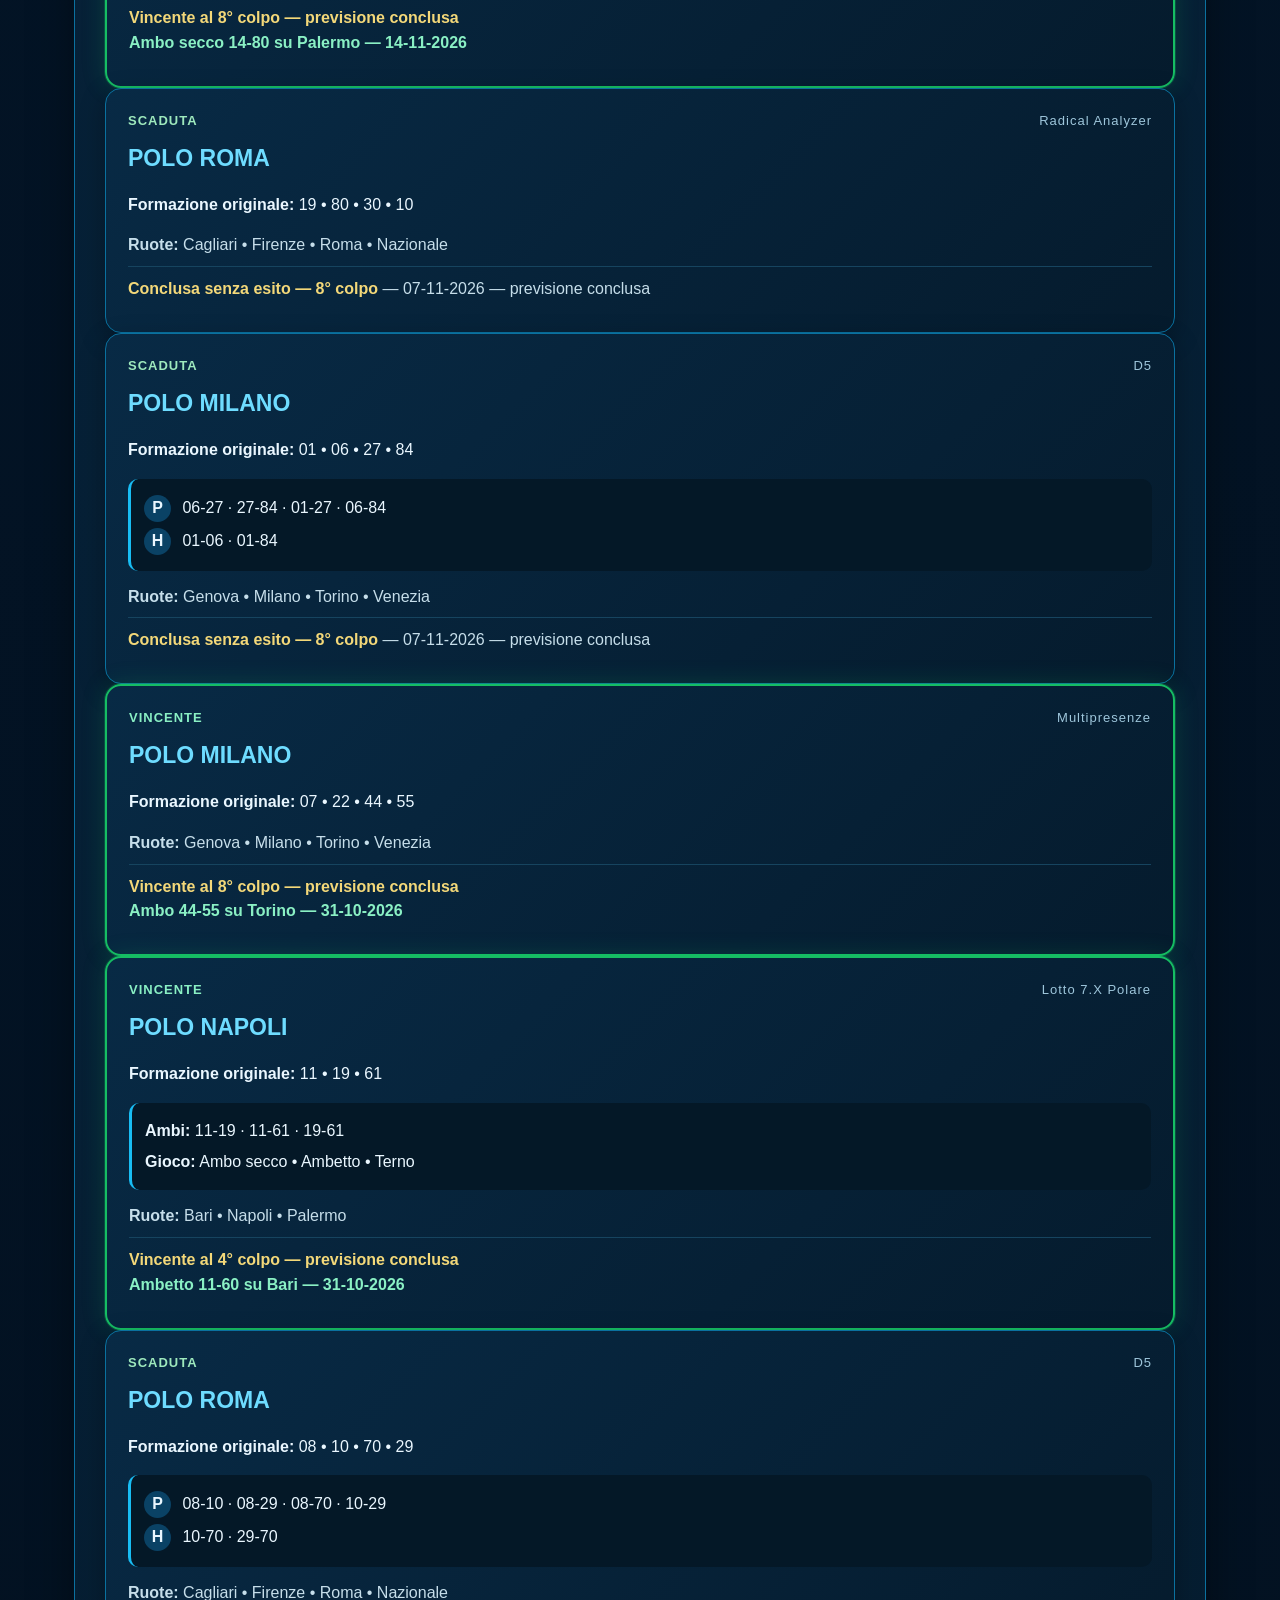
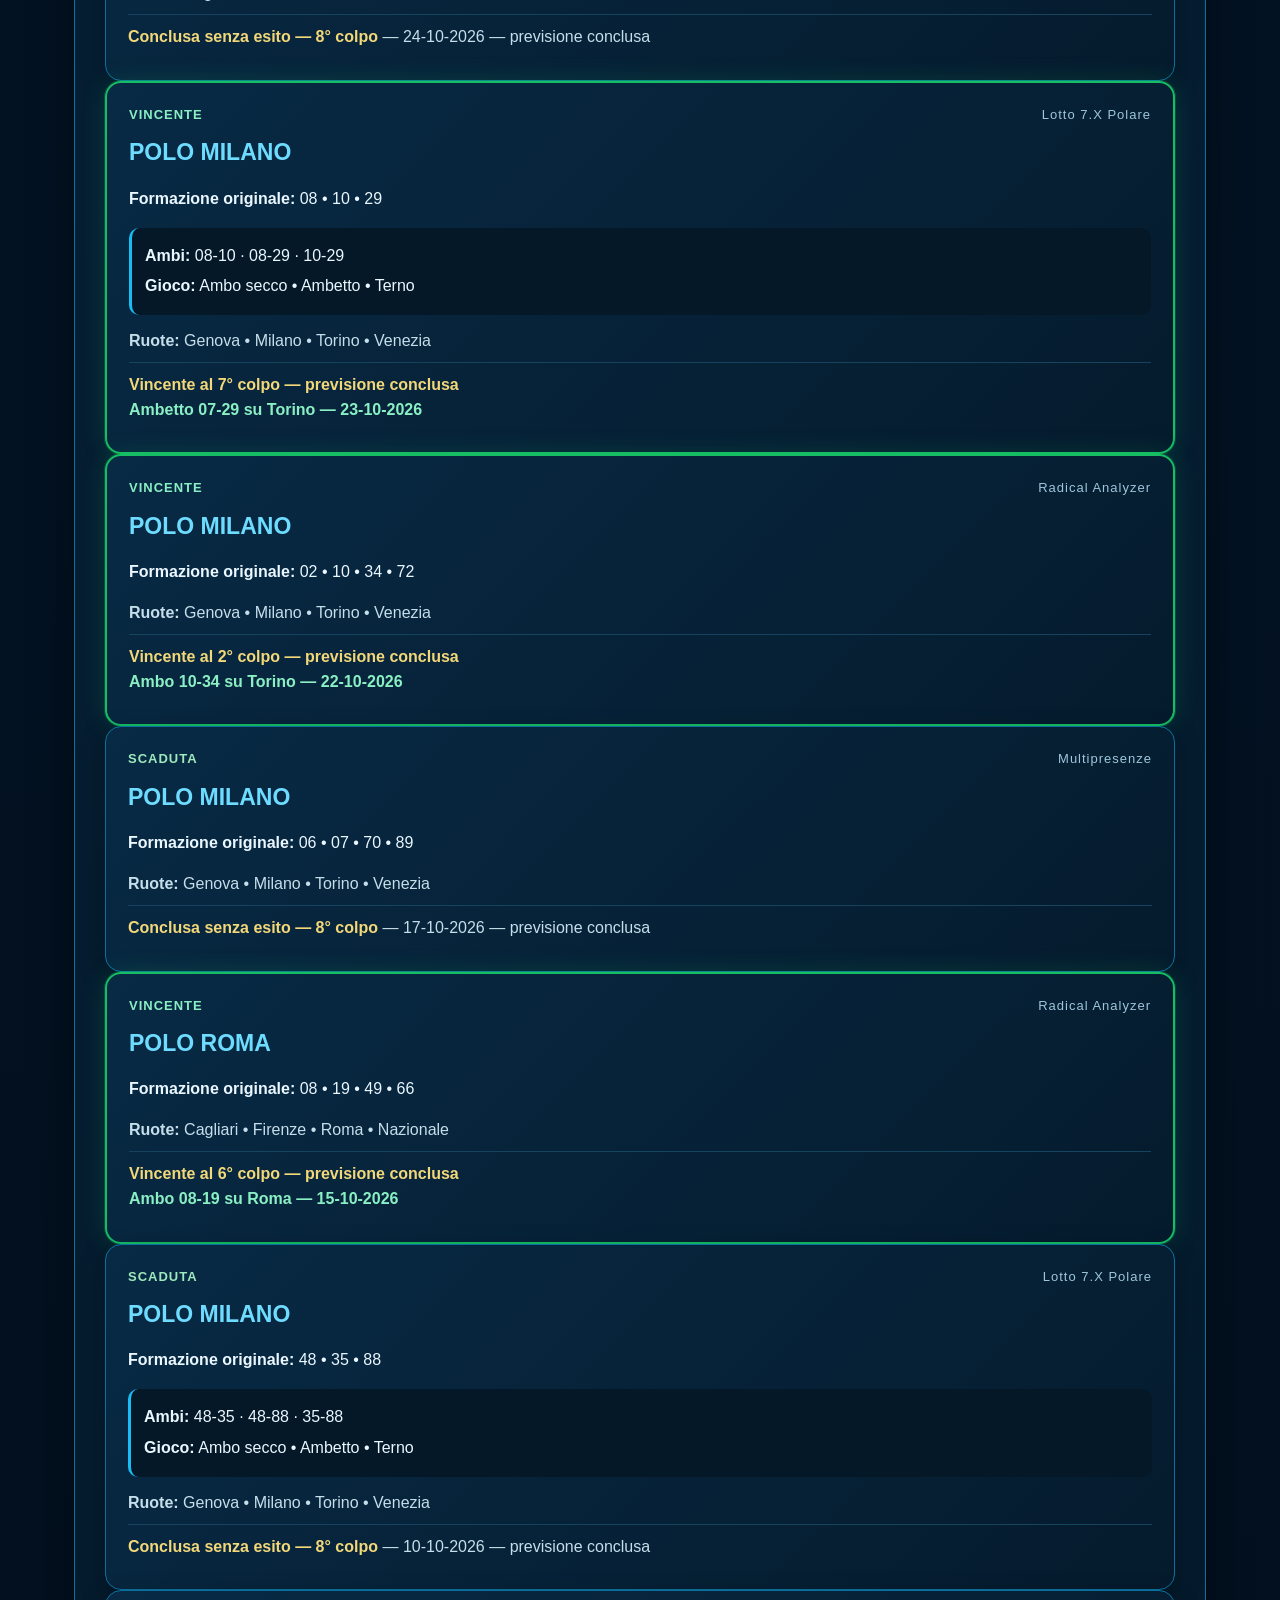
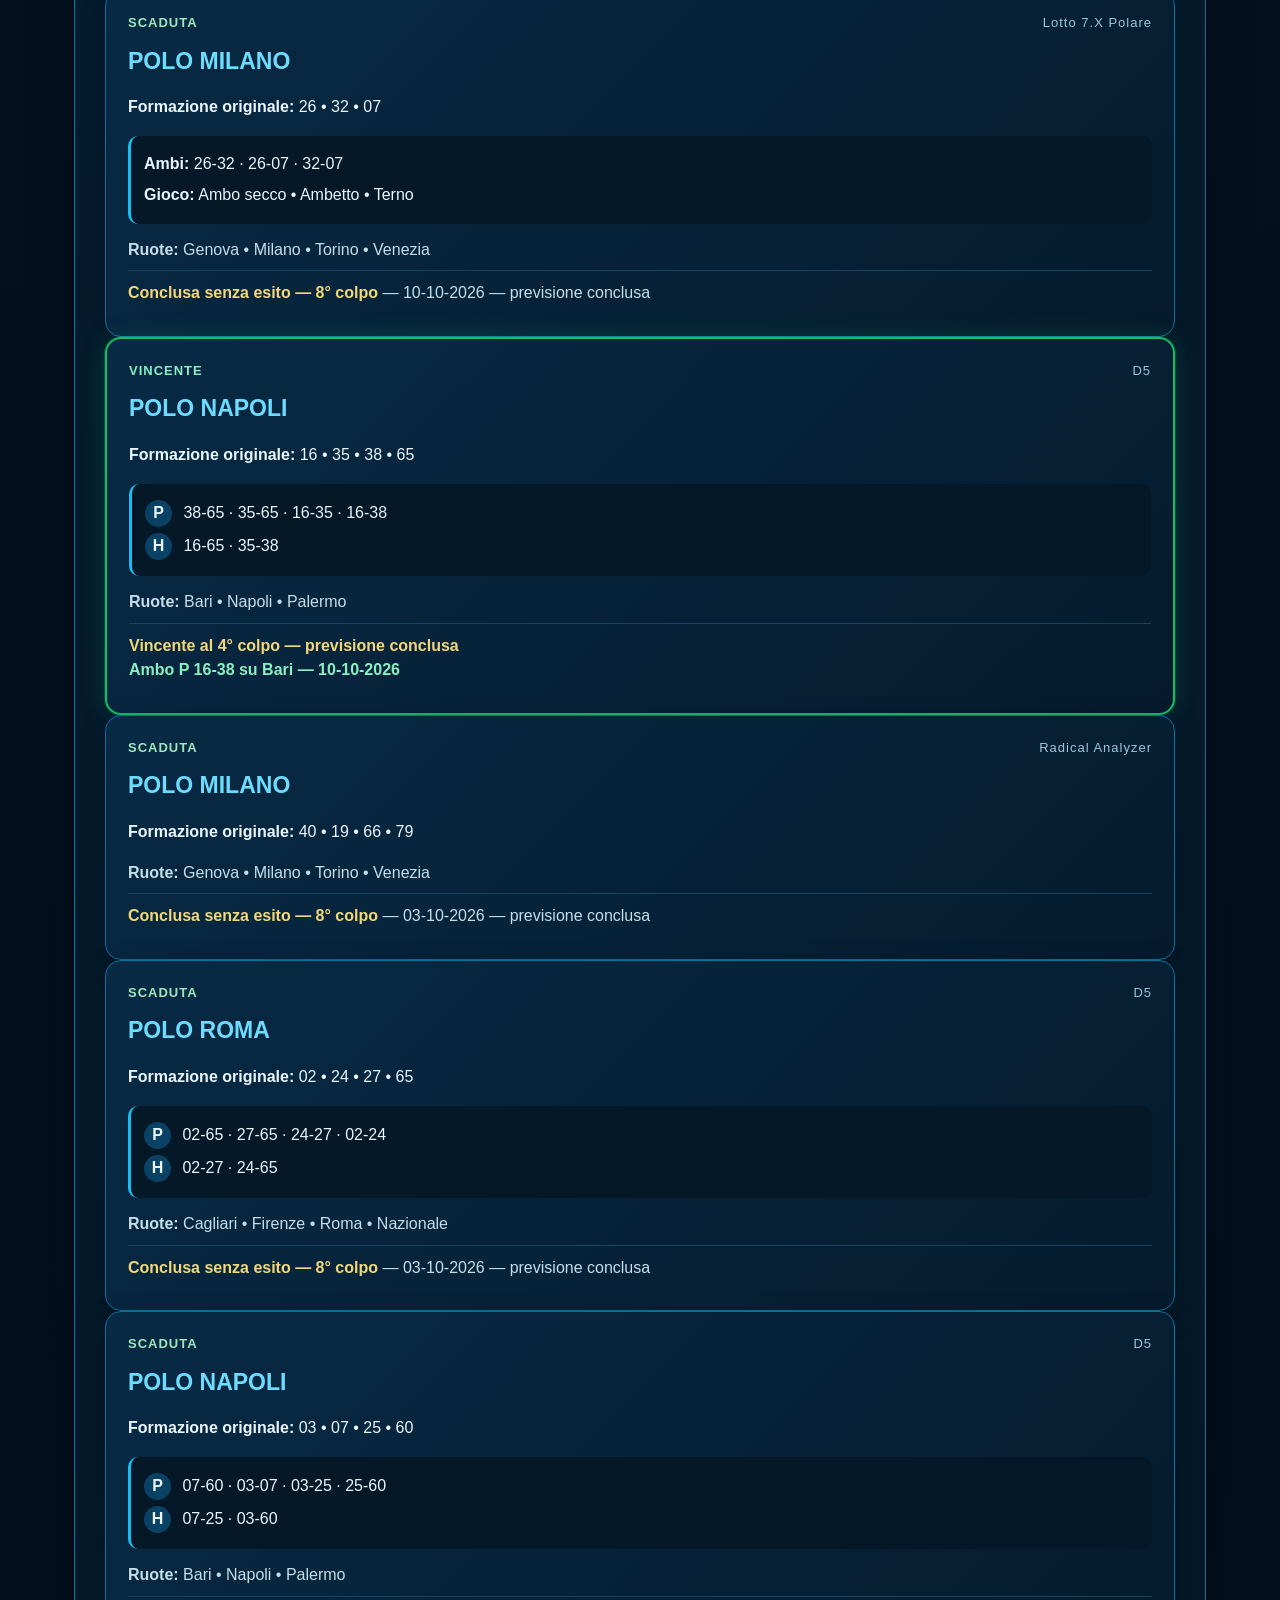
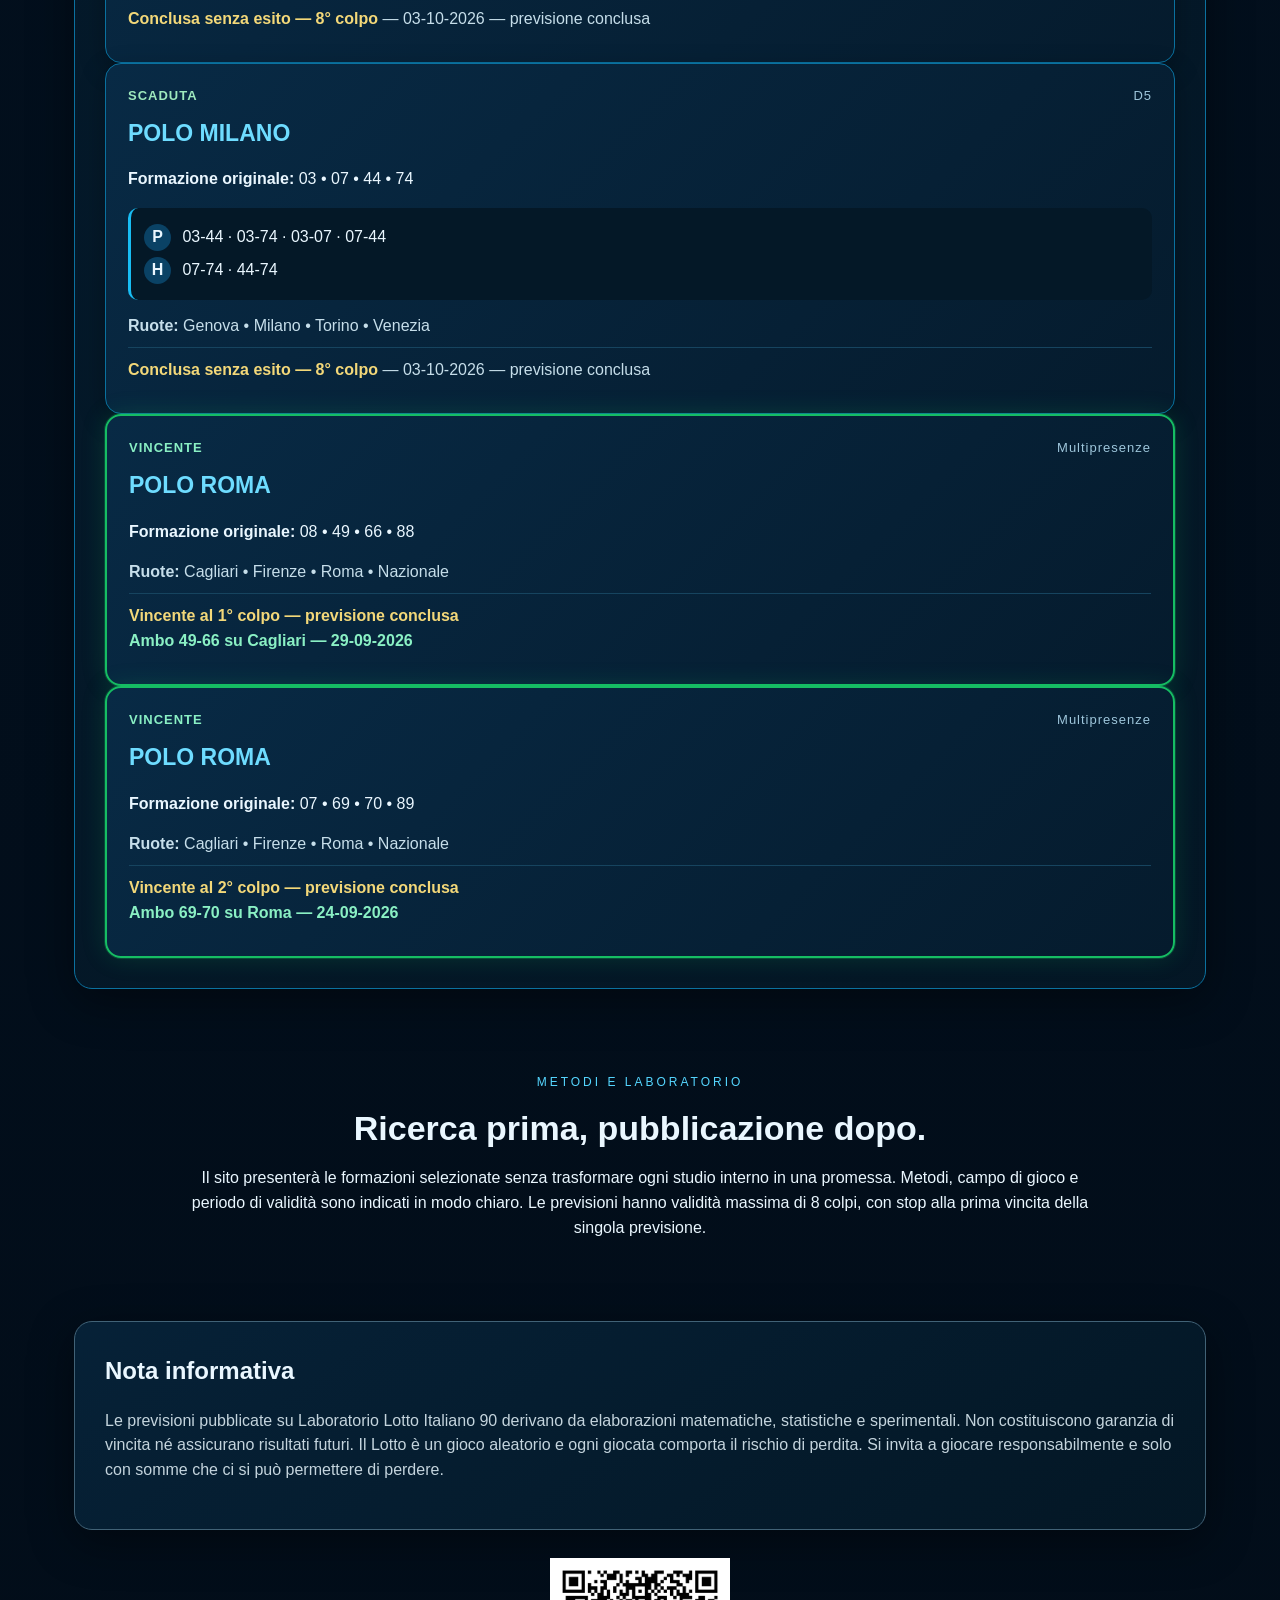
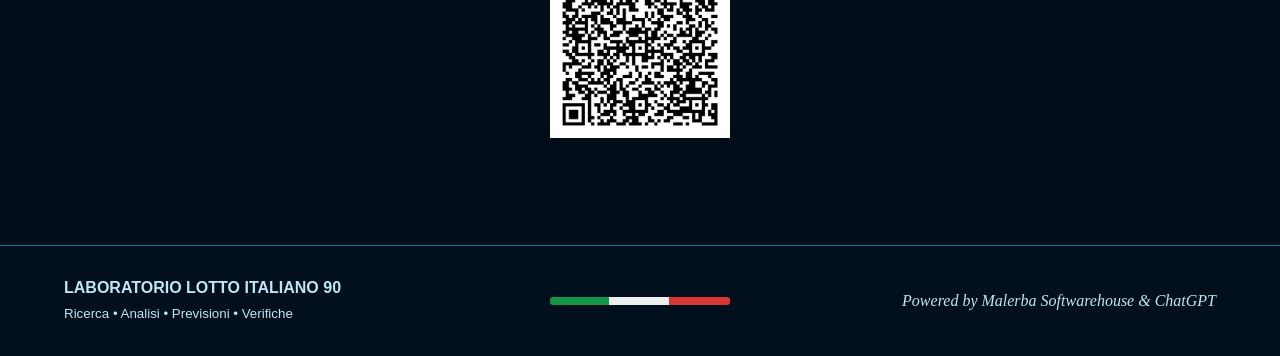
==== commit 568a6ca5: "Update index.html" ====
--- a/index.html
+++ b/index.html
@@ -12,27 +12,27 @@
 
 <h3 id='ra' class='method-heading'>Radical Analyzer</h3>
 <div class='prediction-grid one'>
-<article class='prediction-card ra'><div class='prediction-top'><span class='live-dot'></span><b>ATTIVA</b><span class='method-tag'>Radical Analyzer</span></div><h3>POLO MILANO</h3><div class='number-row'><span>49</span><span>10</span><span>89</span><span>22</span></div><p class='wheels'><b>Ruote:</b> Genova • Milano • Torino • Venezia</p><p class='status'><b>5° colpo su massimo 8</b> — stop alla prima vincita</p></article>
+<article class='prediction-card ra'><div class='prediction-top'><span class='live-dot'></span><b>ATTIVA</b><span class='method-tag'>Radical Analyzer</span></div><h3>POLO MILANO</h3><div class='number-row'><span>49</span><span>10</span><span>89</span><span>22</span></div><p class='wheels'><b>Ruote:</b> Genova • Milano • Torino • Venezia</p><p class='status'><b>6° colpo su massimo 8</b> — stop alla prima vincita</p></article>
 </div>
 
 <h3 id='d5' class='method-heading'>Cyclometric D5</h3>
 <div class='prediction-grid'>
-<article class='prediction-card'><div class='prediction-top'><span class='live-dot'></span><b>ATTIVA</b><span class='method-tag'>D5</span></div><h3>POLO MILANO</h3><p class='quartina'>Quartina <b>02 • 03 • 38 • 75</b></p><div class='pairs'><p><strong>P</strong> 02-38 · 03-38 · 38-75 · 03-75</p><p><strong>H</strong> 02-03 · 02-75</p></div><p class='wheels'><b>Ruote:</b> Genova • Milano • Torino • Venezia</p><p class='status'><b>5° colpo su massimo 8</b> — stop alla prima vincita</p></article>
+<article class='prediction-card'><div class='prediction-top'><span class='live-dot'></span><b>ATTIVA</b><span class='method-tag'>D5</span></div><h3>POLO MILANO</h3><p class='quartina'>Quartina <b>02 • 03 • 38 • 75</b></p><div class='pairs'><p><strong>P</strong> 02-38 · 03-38 · 38-75 · 03-75</p><p><strong>H</strong> 02-03 · 02-75</p></div><p class='wheels'><b>Ruote:</b> Genova • Milano • Torino • Venezia</p><p class='status'><b>6° colpo su massimo 8</b> — stop alla prima vincita</p></article>
 </div>
 
 <h3 id='mp' class='method-heading'>Multipresenze</h3>
 <div class='prediction-grid one'>
-<article class='prediction-card mp'><div class='prediction-top'><span class='live-dot'></span><b>ATTIVA</b><span class='method-tag'>Multipresenze</span></div><h3>POLO MILANO</h3><div class='number-row'><span>89</span><span>06</span><span>07</span><span>40</span></div><p class='wheels'><b>Ruote:</b> Genova • Milano • Torino • Venezia</p><p class='status'><b>5° colpo su massimo 8</b> — stop alla prima vincita</p></article>
+<article class='prediction-card mp'><div class='prediction-top'><span class='live-dot'></span><b>ATTIVA</b><span class='method-tag'>Multipresenze</span></div><h3>POLO MILANO</h3><div class='number-row'><span>89</span><span>06</span><span>07</span><span>40</span></div><p class='wheels'><b>Ruote:</b> Genova • Milano • Torino • Venezia</p><p class='status'><b>6° colpo su massimo 8</b> — stop alla prima vincita</p></article>
 </div>
 <h3 id='lotto7x' class='method-heading'>Lotto 7.X Polare</h3>
 <div class='prediction-grid'>
-<article class='prediction-card'><div class='prediction-top'><span class='live-dot'></span><b>ATTIVA</b><span class='method-tag'>Lotto 7.X Polare</span></div><h3>POLO NAPOLI</h3><p class='quartina'>Terzina <b>08 • 20 • 80</b></p><div class='pairs'><p><b>Ambi:</b> 08-20 · 08-80 · 20-80</p><p><b>Gioco:</b> Ambo secco • Ambetto • Terno</p></div><p class='wheels'><b>Ruote:</b> Bari • Napoli • Palermo</p><p class='status'><b>5° colpo su massimo 8</b> — stop alla prima vincita per ambo, ambetto o terno</p></article>
+<article class='prediction-card'><div class='prediction-top'><span class='live-dot'></span><b>ATTIVA</b><span class='method-tag'>Lotto 7.X Polare</span></div><h3>POLO NAPOLI</h3><p class='quartina'>Terzina <b>08 • 20 • 80</b></p><div class='pairs'><p><b>Ambi:</b> 08-20 · 08-80 · 20-80</p><p><b>Gioco:</b> Ambo secco • Ambetto • Terno</p></div><p class='wheels'><b>Ruote:</b> Bari • Napoli • Palermo</p><p class='status'><b>6° colpo su massimo 8</b> — stop alla prima vincita per ambo, ambetto o terno</p></article>
 </div>
 
 <div class='cards compact'><article class='card'><div class='icon'>RA</div><h3>Radical Analyzer</h3><p>Elaborazioni selezionate per Polo Estrazionale.</p><button onclick="location.href='#ra'">Apri sezione</button></article><article class='card'><div class='icon'>D5</div><h3>Cyclometric D5</h3><p>Quartine, Ambi Principali P e Ambi Nascosti H.</p><button onclick="location.href='#d5'">Apri sezione</button></article><article class='card'><div class='icon'>MP</div><h3>Multipresenze</h3><p>Convergenze e selezioni del laboratorio.</p><button onclick="location.href='#mp'">Apri sezione</button></article><article class='card'><div class='icon'>7.X</div><h3>Lotto 7.X Polare</h3><p>Terzine polari con 3 ambi secchi per ambo, ambetto e terno.</p><button onclick="location.href='#lotto7x'">Apri sezione</button></article>
 </div>
 
-<section class='archive-teaser'><div><span class='eyebrow'>DATABASE ESTRAZIONALE</span><h2>Archivio Estrazioni 2026</h2><p>Consulta le estrazioni presenti nel database del Laboratorio, dalla prima estrazione dell'anno fino all'ultimo aggiornamento disponibile.</p><p class='archive-meta'>Dal <b>02-01-2026</b> al <b>21-11-2026</b> • 11 ruote • 5 estratti per ruota</p></div><a class='primary' href='archivio.html'>Apri l'archivio →</a></section>
+<section class='archive-teaser'><div><span class='eyebrow'>DATABASE ESTRAZIONALE</span><h2>Archivio Estrazioni 2026</h2><p>Consulta le estrazioni presenti nel database del Laboratorio, dalla prima estrazione dell'anno fino all'ultimo aggiornamento disponibile.</p><p class='archive-meta'>Dal <b>02-01-2026</b> al <b>24-11-2026</b> • 11 ruote • 5 estratti per ruota</p></div><a class='primary' href='archivio.html'>Apri l'archivio →</a></section>
 <section id='risultati' class='panel results'><div class='panel-title'><span>03</span><div><h2>Risultati e verifiche</h2><p>Le previsioni concluse restano consultabili insieme al loro esito.</p></div></div><article class='prediction-card'><div class='prediction-top'><b>SCADUTA</b><span class='method-tag'>Multipresenze</span></div><h3>POLO MILANO</h3><p><b>Formazione originale:</b> 06 • 07 • 22 • 89</p><p class='wheels'><b>Ruote:</b> Genova • Milano • Torino • Venezia</p><p class='status'><b>Conclusa senza esito — 8° colpo</b> — 14-11-2026 — previsione conclusa</p></article><article class='prediction-card winner'><div class='prediction-top'><b>VINCENTE</b><span class='method-tag'>Lotto 7.X Polare</span></div><h3>POLO NAPOLI</h3><p><b>Formazione originale:</b> 14 • 80 • 31</p><div class='pairs'><p><b>Ambi:</b> 14-80 · 14-31 · 80-31</p><p><b>Gioco:</b> Ambo secco • Ambetto • Terno</p></div><p class='wheels'><b>Ruote:</b> Bari • Napoli • Palermo</p><p class='status'><b>Vincente al 8° colpo — previsione conclusa</b><br>Ambo secco 14-80 su Palermo — 14-11-2026</p></article><article class='prediction-card'><div class='prediction-top'><b>SCADUTA</b><span class='method-tag'>Radical Analyzer</span></div><h3>POLO ROMA</h3><p><b>Formazione originale:</b> 19 • 80 • 30 • 10</p><p class='wheels'><b>Ruote:</b> Cagliari • Firenze • Roma • Nazionale</p><p class='status'><b>Conclusa senza esito — 8° colpo</b> — 07-11-2026 — previsione conclusa</p></article><article class='prediction-card'><div class='prediction-top'><b>SCADUTA</b><span class='method-tag'>D5</span></div><h3>POLO MILANO</h3><p><b>Formazione originale:</b> 01 • 06 • 27 • 84</p><div class='pairs'><p><strong>P</strong> 06-27 · 27-84 · 01-27 · 06-84</p><p><strong>H</strong> 01-06 · 01-84</p></div><p class='wheels'><b>Ruote:</b> Genova • Milano • Torino • Venezia</p><p class='status'><b>Conclusa senza esito — 8° colpo</b> — 07-11-2026 — previsione conclusa</p></article><article class='prediction-card winner'><div class='prediction-top'><b>VINCENTE</b><span class='method-tag'>Multipresenze</span></div><h3>POLO MILANO</h3><p><b>Formazione originale:</b> 07 • 22 • 44 • 55</p><p class='wheels'><b>Ruote:</b> Genova • Milano • Torino • Venezia</p><p class='status'><b>Vincente al 8° colpo — previsione conclusa</b><br>Ambo 44-55 su Torino — 31-10-2026</p></article><article class='prediction-card winner'><div class='prediction-top'><b>VINCENTE</b><span class='method-tag'>Lotto 7.X Polare</span></div><h3>POLO NAPOLI</h3><p><b>Formazione originale:</b> 11 • 19 • 61</p><div class='pairs'><p><b>Ambi:</b> 11-19 · 11-61 · 19-61</p><p><b>Gioco:</b> Ambo secco • Ambetto • Terno</p></div><p class='wheels'><b>Ruote:</b> Bari • Napoli • Palermo</p><p class='status'><b>Vincente al 4° colpo — previsione conclusa</b><br>Ambetto 11-60 su Bari — 31-10-2026</p></article><article class='prediction-card'><div class='prediction-top'><b>SCADUTA</b><span class='method-tag'>D5</span></div><h3>POLO ROMA</h3><p><b>Formazione originale:</b> 08 • 10 • 70 • 29</p><div class='pairs'><p><strong>P</strong> 08-10 · 08-29 · 08-70 · 10-29</p><p><strong>H</strong> 10-70 · 29-70</p></div><p class='wheels'><b>Ruote:</b> Cagliari • Firenze • Roma • Nazionale</p><p class='status'><b>Conclusa senza esito — 8° colpo</b> — 24-10-2026 — previsione conclusa</p></article><article class='prediction-card winner'><div class='prediction-top'><b>VINCENTE</b><span class='method-tag'>Lotto 7.X Polare</span></div><h3>POLO MILANO</h3><p><b>Formazione originale:</b> 08 • 10 • 29</p><div class='pairs'><p><b>Ambi:</b> 08-10 · 08-29 · 10-29</p><p><b>Gioco:</b> Ambo secco • Ambetto • Terno</p></div><p class='wheels'><b>Ruote:</b> Genova • Milano • Torino • Venezia</p><p class='status'><b>Vincente al 7° colpo — previsione conclusa</b><br>Ambetto 07-29 su Torino — 23-10-2026</p></article><article class='prediction-card winner'><div class='prediction-top'><b>VINCENTE</b><span class='method-tag'>Radical Analyzer</span></div><h3>POLO MILANO</h3><p><b>Formazione originale:</b> 02 • 10 • 34 • 72</p><p class='wheels'><b>Ruote:</b> Genova • Milano • Torino • Venezia</p><p class='status'><b>Vincente al 2° colpo — previsione conclusa</b><br>Ambo 10-34 su Torino — 22-10-2026</p></article><article class='prediction-card'><div class='prediction-top'><b>SCADUTA</b><span class='method-tag'>Multipresenze</span></div><h3>POLO MILANO</h3><p><b>Formazione originale:</b> 06 • 07 • 70 • 89</p><p class='wheels'><b>Ruote:</b> Genova • Milano • Torino • Venezia</p><p class='status'><b>Conclusa senza esito — 8° colpo</b> — 17-10-2026 — previsione conclusa</p></article><article class='prediction-card winner'><div class='prediction-top'><b>VINCENTE</b><span class='method-tag'>Radical Analyzer</span></div><h3>POLO ROMA</h3><p><b>Formazione originale:</b> 08 • 19 • 49 • 66</p><p class='wheels'><b>Ruote:</b> Cagliari • Firenze • Roma • Nazionale</p><p class='status'><b>Vincente al 6° colpo — previsione conclusa</b><br>Ambo 08-19 su Roma — 15-10-2026</p></article><article class='prediction-card'><div class='prediction-top'><b>SCADUTA</b><span class='method-tag'>Lotto 7.X Polare</span></div><h3>POLO MILANO</h3><p><b>Formazione originale:</b> 48 • 35 • 88</p><div class='pairs'><p><b>Ambi:</b> 48-35 · 48-88 · 35-88</p><p><b>Gioco:</b> Ambo secco • Ambetto • Terno</p></div><p class='wheels'><b>Ruote:</b> Genova • Milano • Torino • Venezia</p><p class='status'><b>Conclusa senza esito — 8° colpo</b> — 10-10-2026 — previsione conclusa</p></article><article class='prediction-card'><div class='prediction-top'><b>SCADUTA</b><span class='method-tag'>Lotto 7.X Polare</span></div><h3>POLO MILANO</h3><p><b>Formazione originale:</b> 26 • 32 • 07</p><div class='pairs'><p><b>Ambi:</b> 26-32 · 26-07 · 32-07</p><p><b>Gioco:</b> Ambo secco • Ambetto • Terno</p></div><p class='wheels'><b>Ruote:</b> Genova • Milano • Torino • Venezia</p><p class='status'><b>Conclusa senza esito — 8° colpo</b> — 10-10-2026 — previsione conclusa</p></article><article class='prediction-card winner'><div class='prediction-top'><b>VINCENTE</b><span class='method-tag'>D5</span></div><h3>POLO NAPOLI</h3><p><b>Formazione originale:</b> 16 • 35 • 38 • 65</p><div class='pairs'><p><strong>P</strong> 38-65 · 35-65 · 16-35 · 16-38</p><p><strong>H</strong> 16-65 · 35-38</p></div><p class='wheels'><b>Ruote:</b> Bari • Napoli • Palermo</p><p class='status'><b>Vincente al 4° colpo — previsione conclusa</b><br>Ambo P 16-38 su Bari — 10-10-2026</p></article><article class='prediction-card'><div class='prediction-top'><b>SCADUTA</b><span class='method-tag'>Radical Analyzer</span></div><h3>POLO MILANO</h3><p><b>Formazione originale:</b> 40 • 19 • 66 • 79</p><p class='wheels'><b>Ruote:</b> Genova • Milano • Torino • Venezia</p><p class='status'><b>Conclusa senza esito — 8° colpo</b> — 03-10-2026 — previsione conclusa</p></article><article class='prediction-card'><div class='prediction-top'><b>SCADUTA</b><span class='method-tag'>D5</span></div><h3>POLO ROMA</h3><p><b>Formazione originale:</b> 02 • 24 • 27 • 65</p><div class='pairs'><p><strong>P</strong> 02-65 · 27-65 · 24-27 · 02-24</p><p><strong>H</strong> 02-27 · 24-65</p></div><p class='wheels'><b>Ruote:</b> Cagliari • Firenze • Roma • Nazionale</p><p class='status'><b>Conclusa senza esito — 8° colpo</b> — 03-10-2026 — previsione conclusa</p></article><article class='prediction-card'><div class='prediction-top'><b>SCADUTA</b><span class='method-tag'>D5</span></div><h3>POLO NAPOLI</h3><p><b>Formazione originale:</b> 03 • 07 • 25 • 60</p><div class='pairs'><p><strong>P</strong> 07-60 · 03-07 · 03-25 · 25-60</p><p><strong>H</strong> 07-25 · 03-60</p></div><p class='wheels'><b>Ruote:</b> Bari • Napoli • Palermo</p><p class='status'><b>Conclusa senza esito — 8° colpo</b> — 03-10-2026 — previsione conclusa</p></article><article class='prediction-card'><div class='prediction-top'><b>SCADUTA</b><span class='method-tag'>D5</span></div><h3>POLO MILANO</h3><p><b>Formazione originale:</b> 03 • 07 • 44 • 74</p><div class='pairs'><p><strong>P</strong> 03-44 · 03-74 · 03-07 · 07-44</p><p><strong>H</strong> 07-74 · 44-74</p></div><p class='wheels'><b>Ruote:</b> Genova • Milano • Torino • Venezia</p><p class='status'><b>Conclusa senza esito — 8° colpo</b> — 03-10-2026 — previsione conclusa</p></article><article class='prediction-card winner'><div class='prediction-top'><b>VINCENTE</b><span class='method-tag'>Multipresenze</span></div><h3>POLO ROMA</h3><p><b>Formazione originale:</b> 08 • 49 • 66 • 88</p><p class='wheels'><b>Ruote:</b> Cagliari • Firenze • Roma • Nazionale</p><p class='status'><b>Vincente al 1° colpo — previsione conclusa</b><br>Ambo 49-66 su Cagliari — 29-09-2026</p></article><article class='prediction-card winner'><div class='prediction-top'><b>VINCENTE</b><span class='method-tag'>Multipresenze</span></div><h3>POLO ROMA</h3><p><b>Formazione originale:</b> 07 • 69 • 70 • 89</p><p class='wheels'><b>Ruote:</b> Cagliari • Firenze • Roma • Nazionale</p><p class='status'><b>Vincente al 2° colpo — previsione conclusa</b><br>Ambo 69-70 su Roma — 24-09-2026</p></article></section>
 <section id='metodi' class='split methods-clean'><div><span class='eyebrow'>METODI E LABORATORIO</span><h2>Ricerca prima, pubblicazione dopo.</h2><p>Il sito presenterà le formazioni selezionate senza trasformare ogni studio interno in una promessa. Metodi, campo di gioco e periodo di validità sono indicati in modo chiaro. Le previsioni hanno validità massima di 8 colpi, con stop alla prima vincita della singola previsione.</p></div></section>
 <section id='note' class='notice'><h2>Nota informativa</h2><p>Le previsioni pubblicate su Laboratorio Lotto Italiano 90 derivano da elaborazioni matematiche, statistiche e sperimentali. Non costituiscono garanzia di vincita né assicurano risultati futuri. Il Lotto è un gioco aleatorio e ogni giocata comporta il rischio di perdita. Si invita a giocare responsabilmente e solo con somme che ci si può permettere di perdere.</p></section>
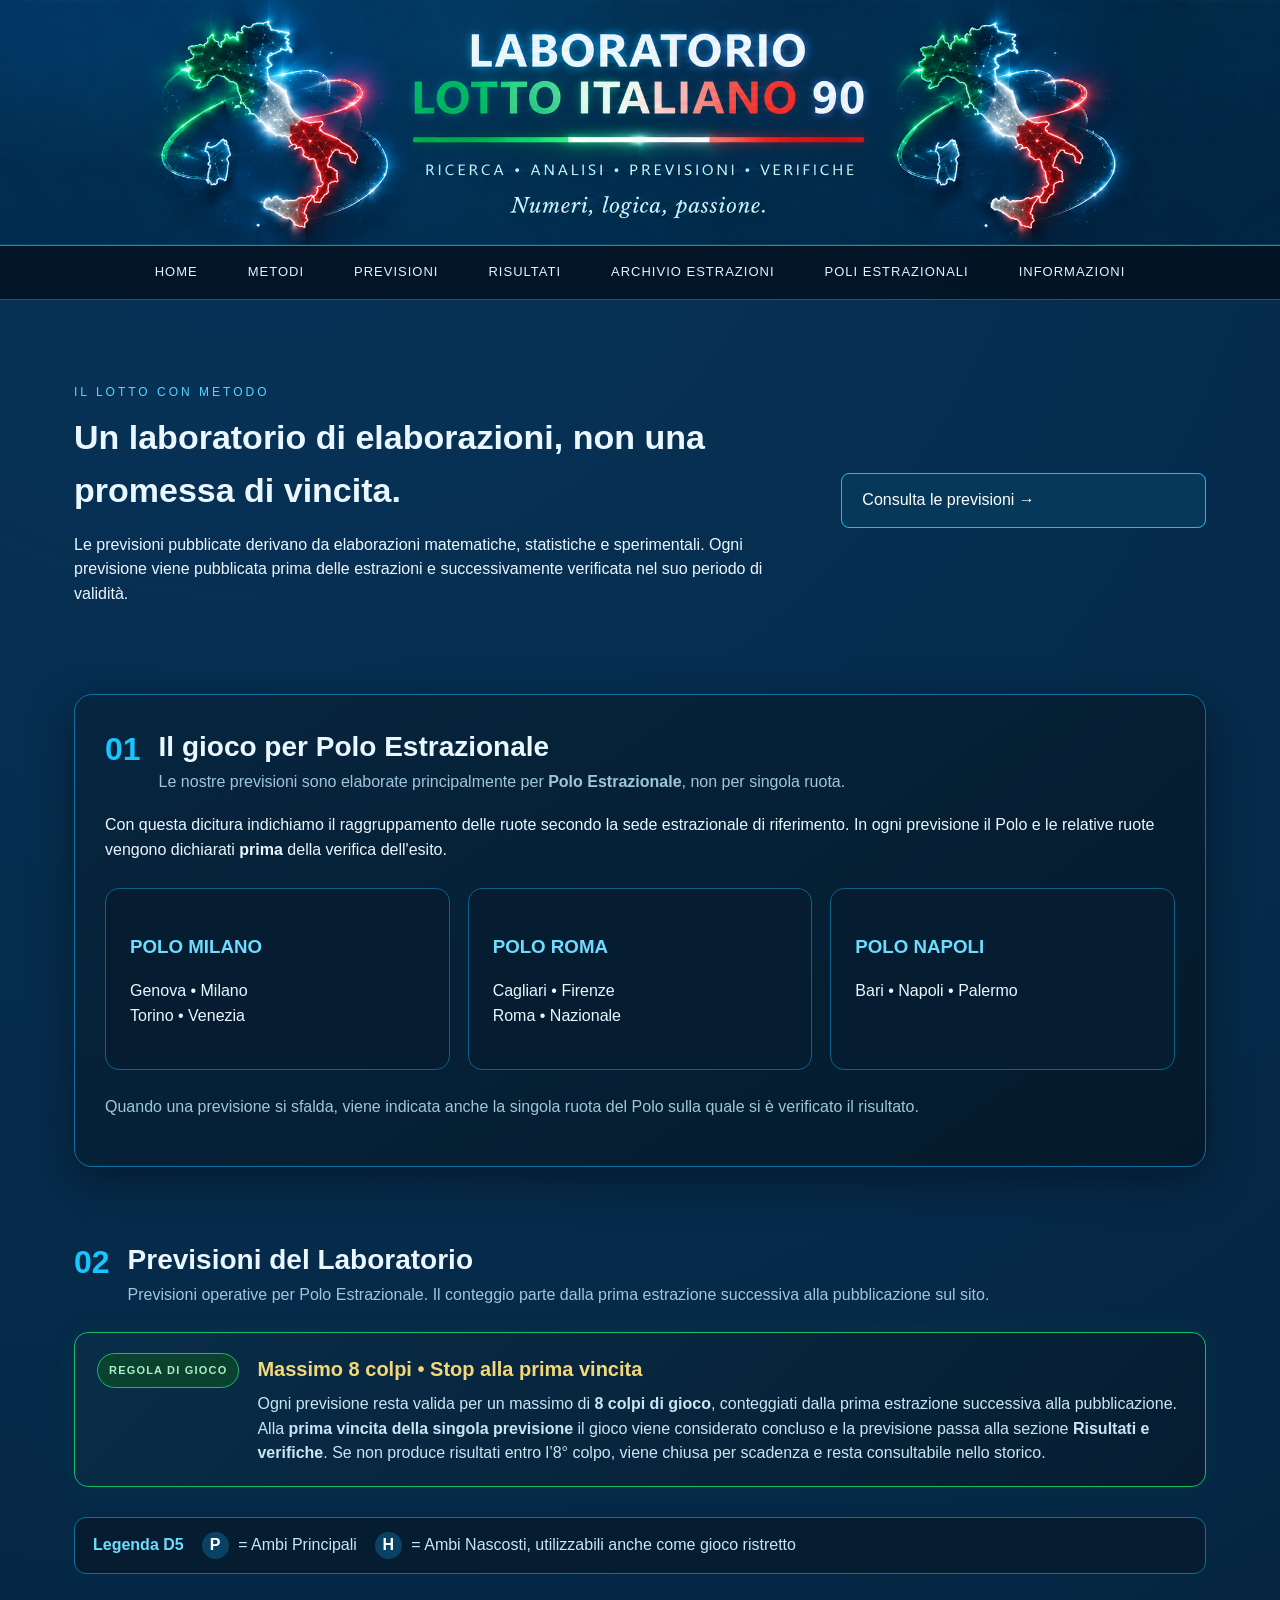
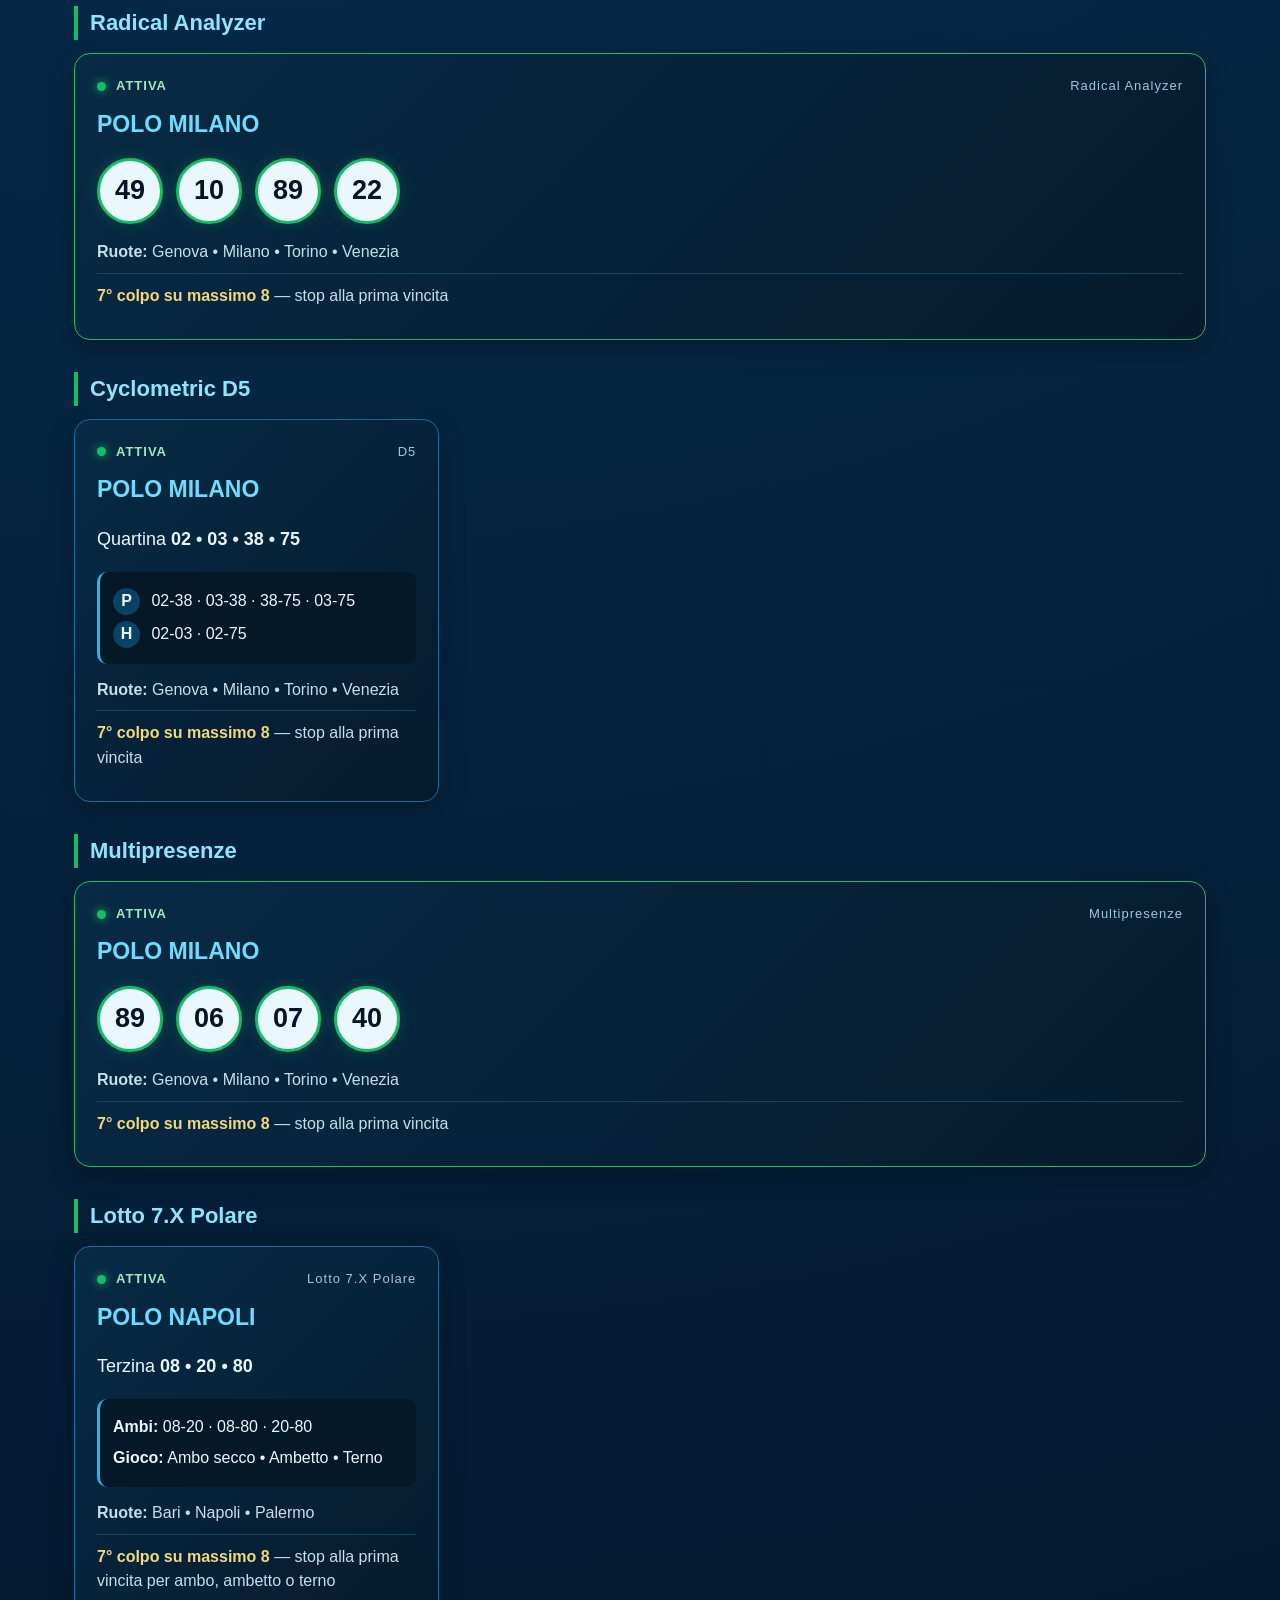
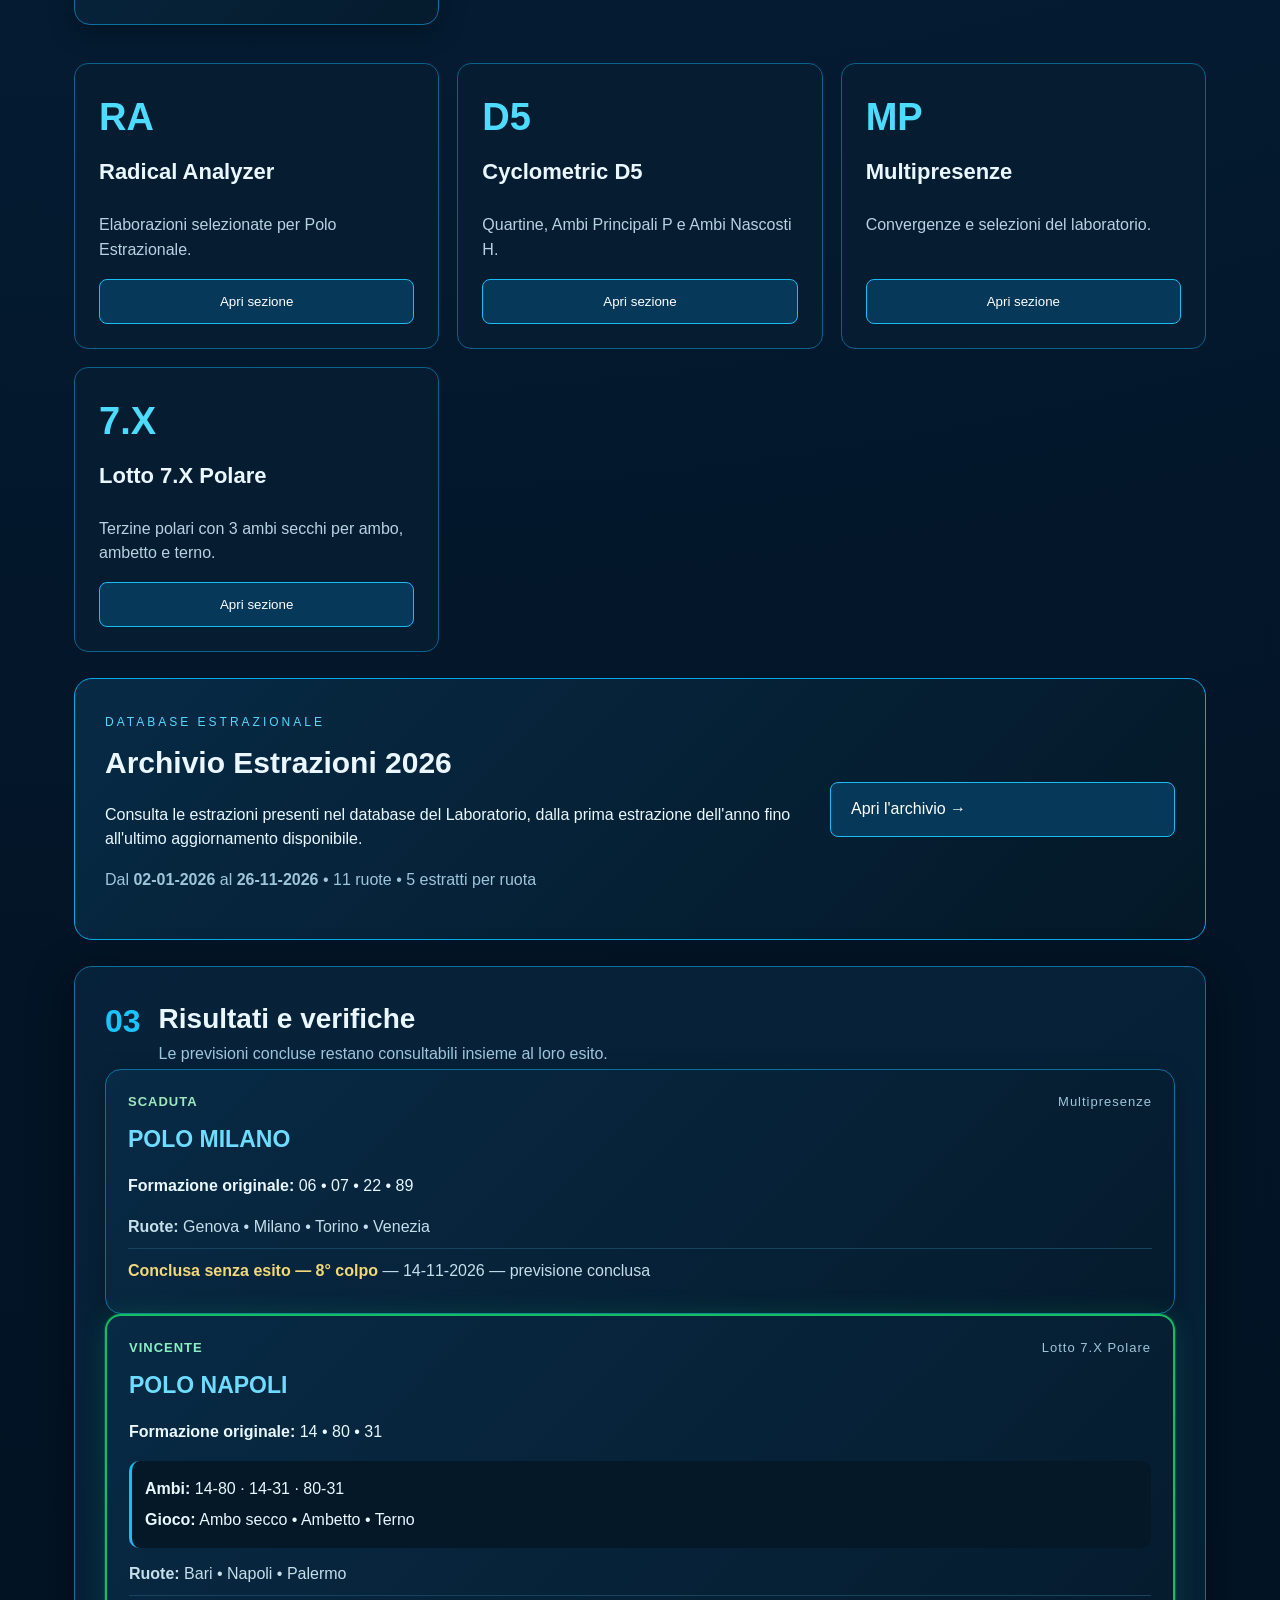
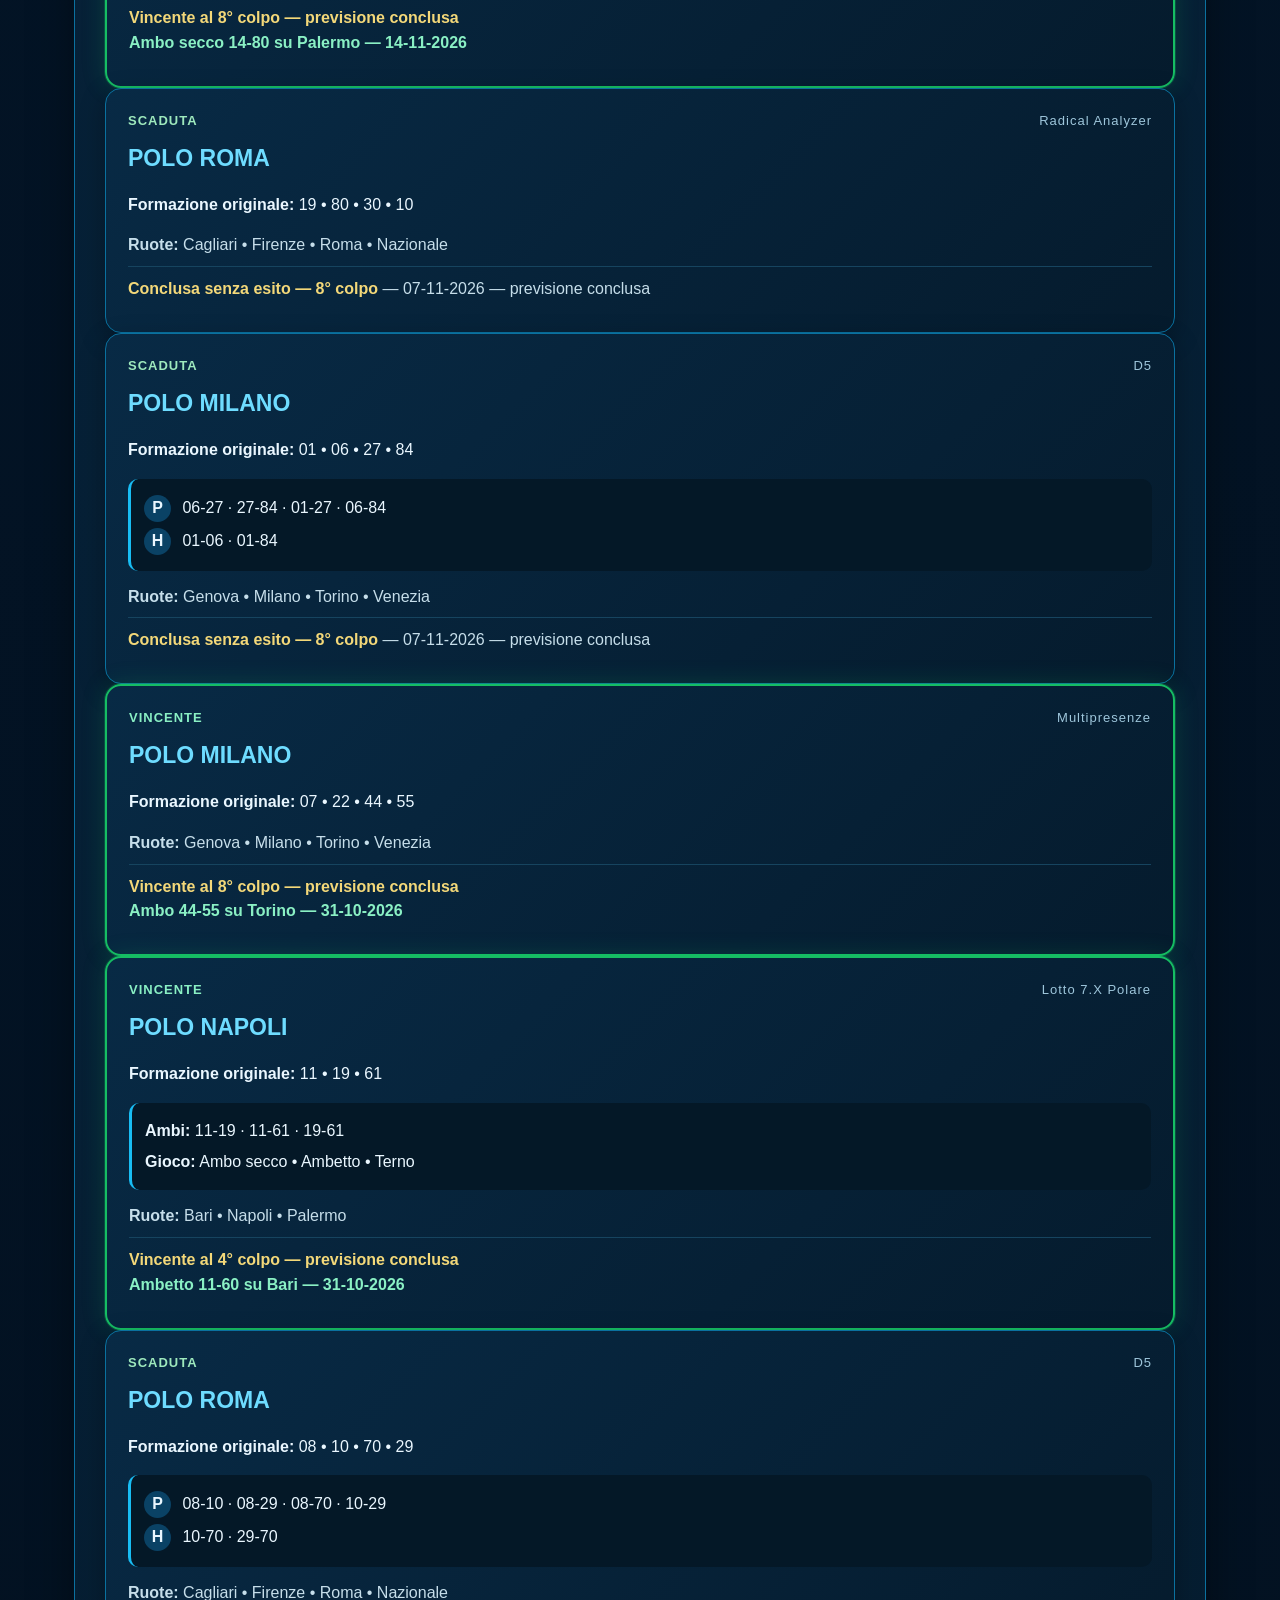
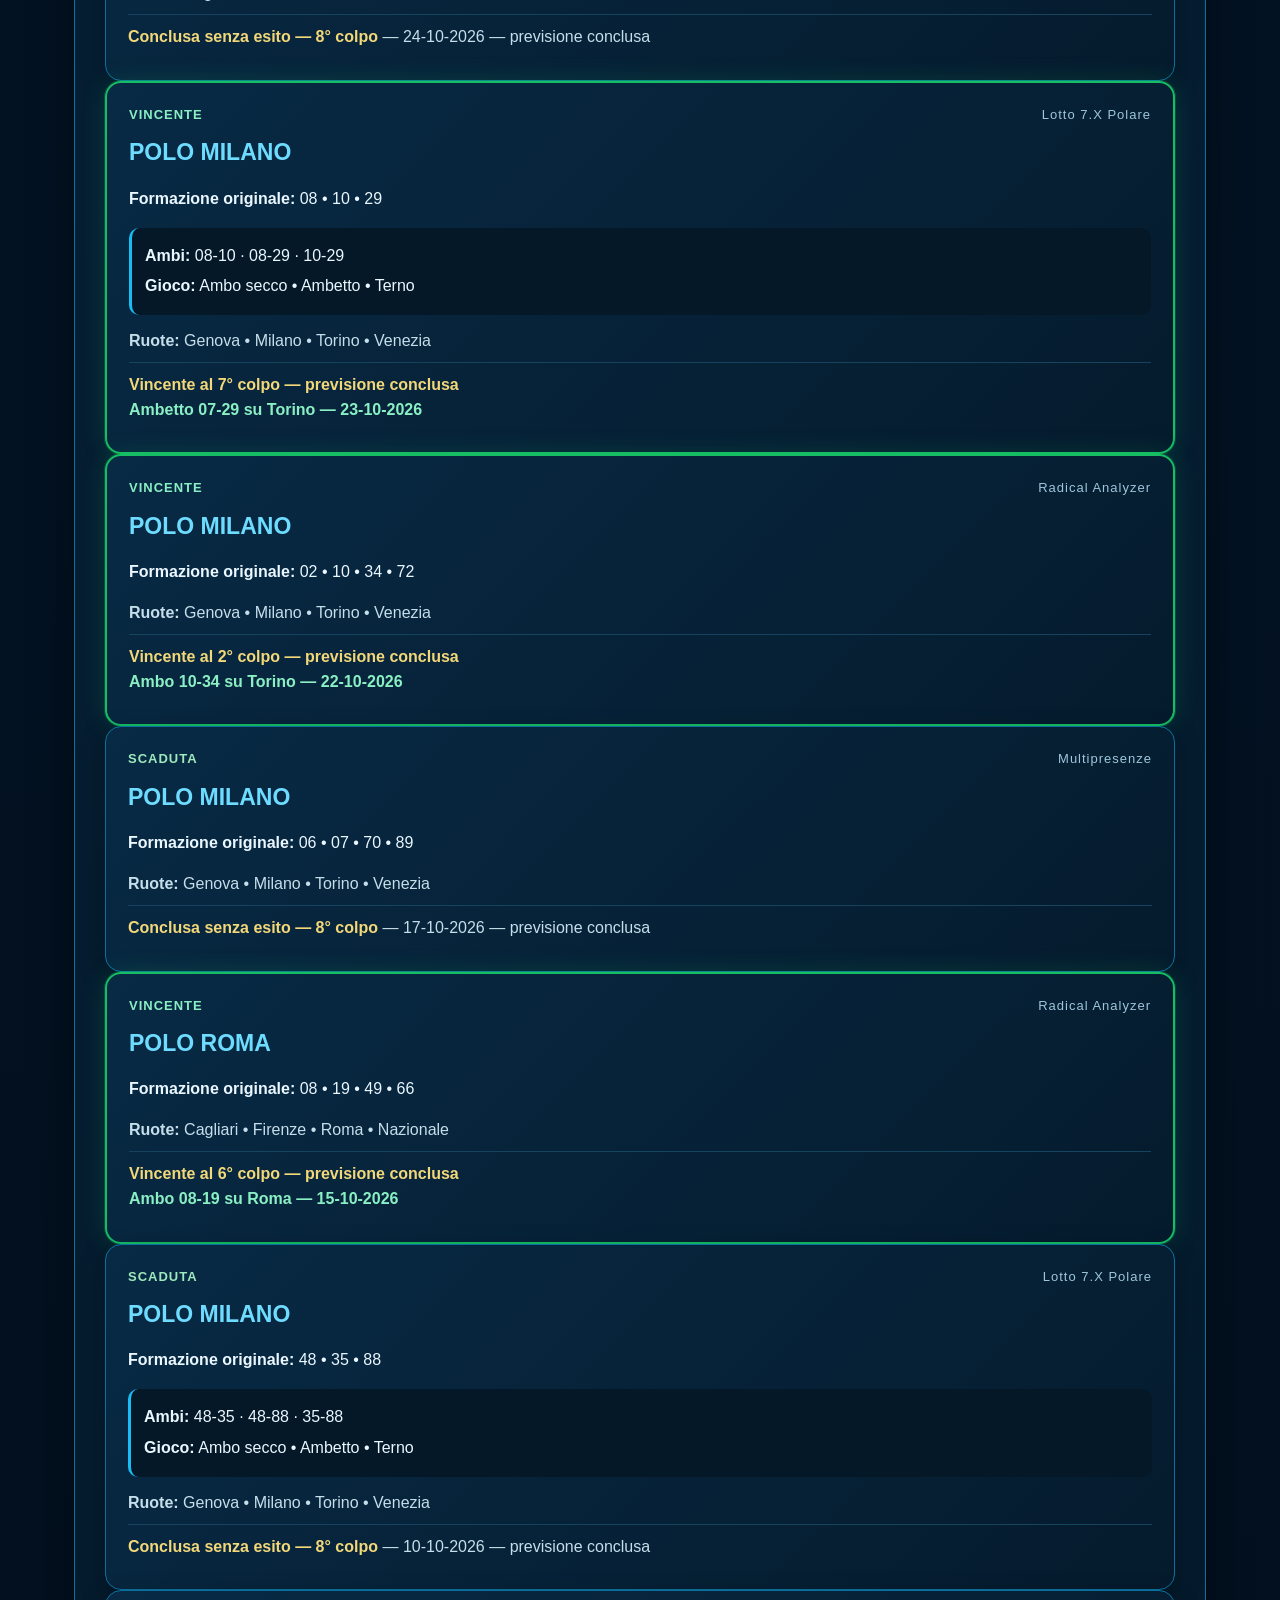
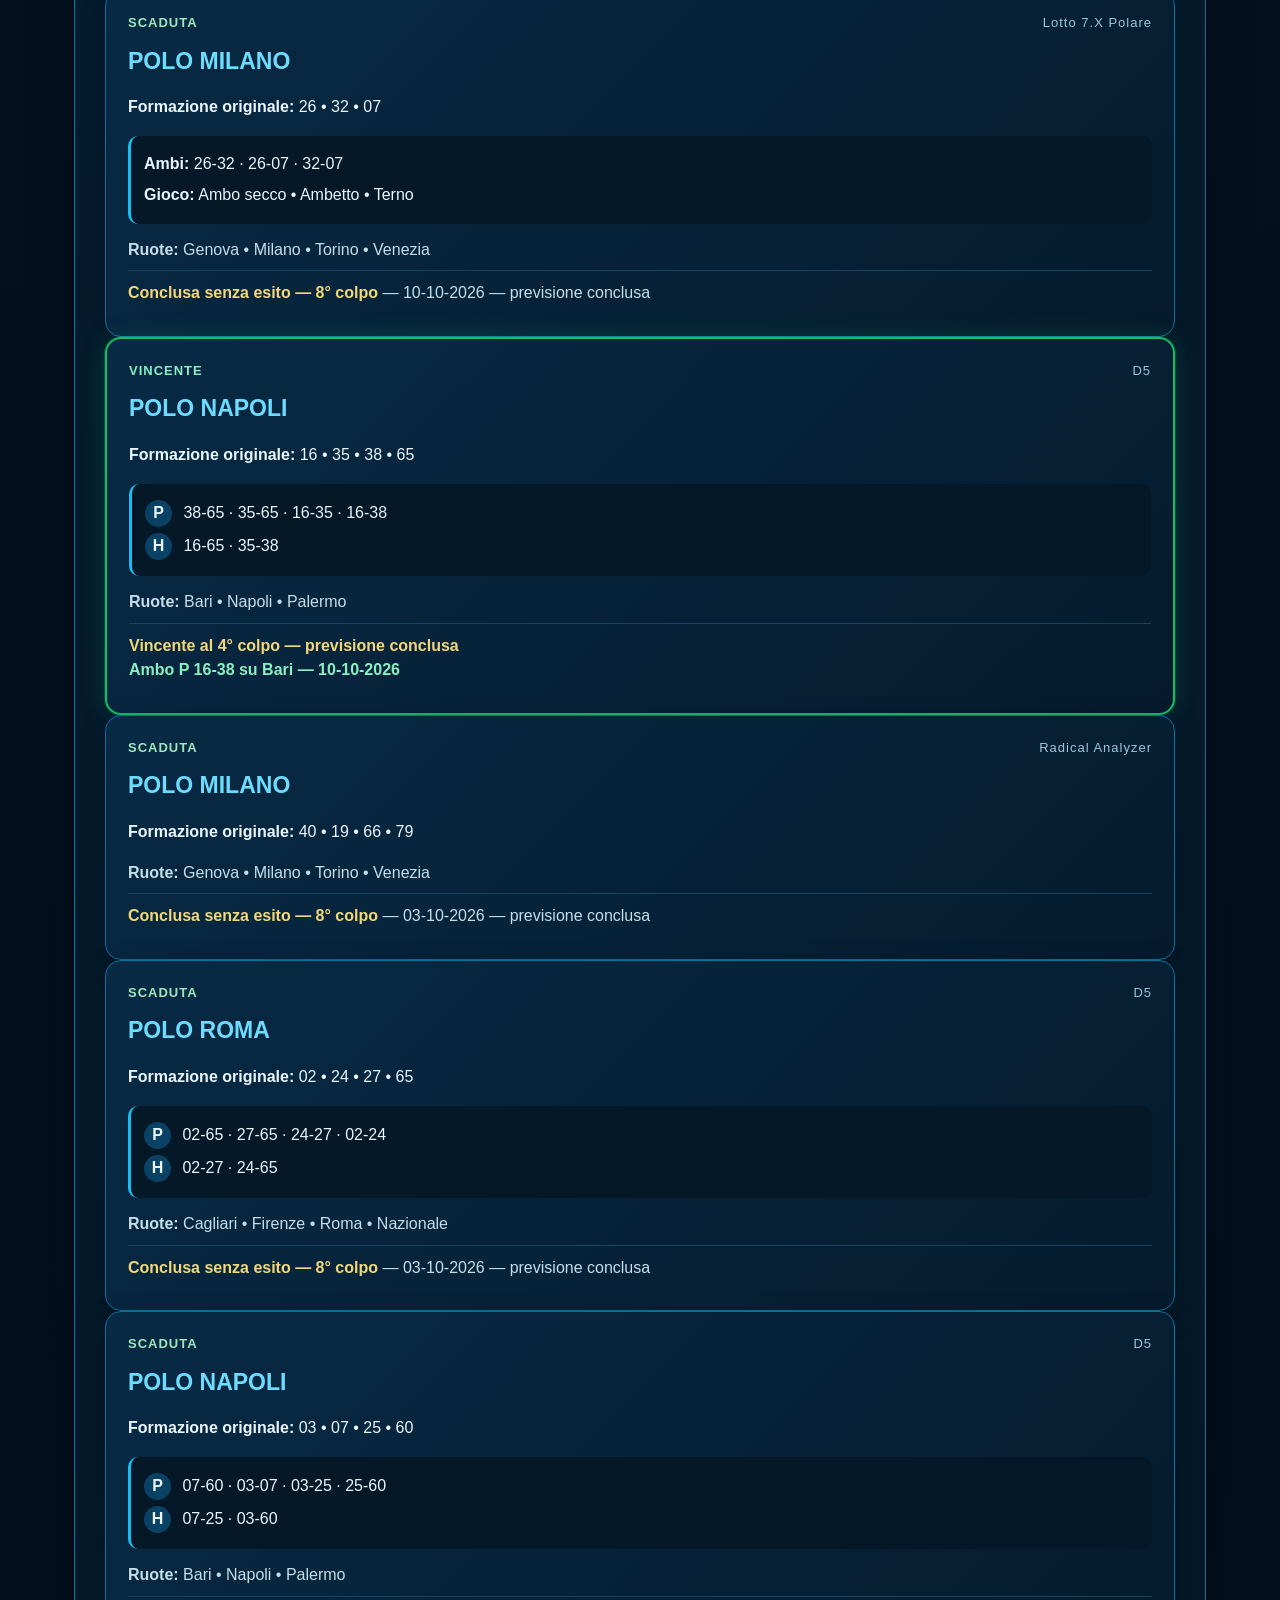
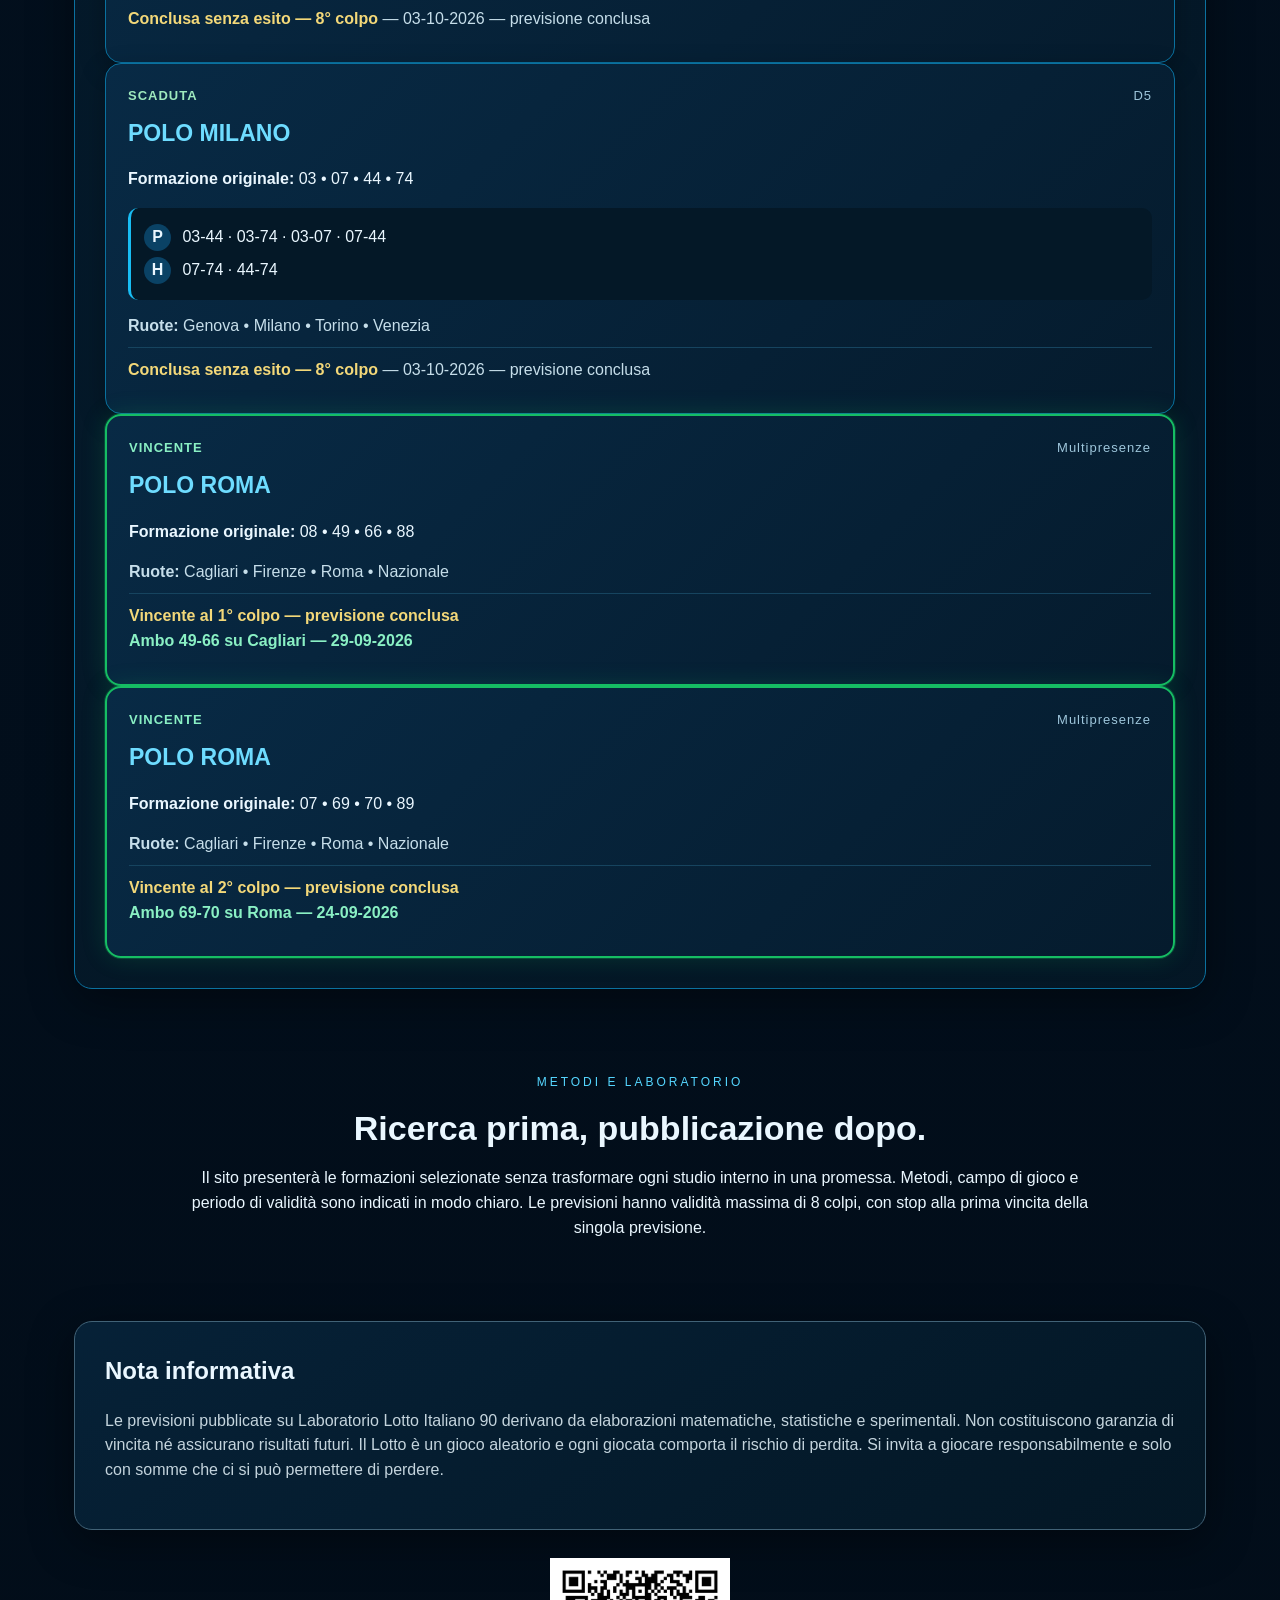
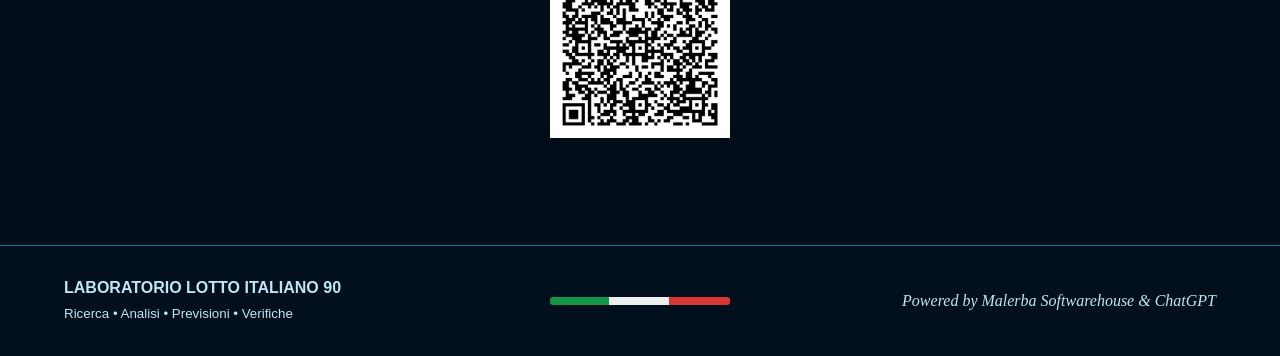
==== commit 59235db5: "Update index.html" ====
--- a/index.html
+++ b/index.html
@@ -12,27 +12,27 @@
 
 <h3 id='ra' class='method-heading'>Radical Analyzer</h3>
 <div class='prediction-grid one'>
-<article class='prediction-card ra'><div class='prediction-top'><span class='live-dot'></span><b>ATTIVA</b><span class='method-tag'>Radical Analyzer</span></div><h3>POLO MILANO</h3><div class='number-row'><span>49</span><span>10</span><span>89</span><span>22</span></div><p class='wheels'><b>Ruote:</b> Genova • Milano • Torino • Venezia</p><p class='status'><b>6° colpo su massimo 8</b> — stop alla prima vincita</p></article>
+<article class='prediction-card ra'><div class='prediction-top'><span class='live-dot'></span><b>ATTIVA</b><span class='method-tag'>Radical Analyzer</span></div><h3>POLO MILANO</h3><div class='number-row'><span>49</span><span>10</span><span>89</span><span>22</span></div><p class='wheels'><b>Ruote:</b> Genova • Milano • Torino • Venezia</p><p class='status'><b>7° colpo su massimo 8</b> — stop alla prima vincita</p></article>
 </div>
 
 <h3 id='d5' class='method-heading'>Cyclometric D5</h3>
 <div class='prediction-grid'>
-<article class='prediction-card'><div class='prediction-top'><span class='live-dot'></span><b>ATTIVA</b><span class='method-tag'>D5</span></div><h3>POLO MILANO</h3><p class='quartina'>Quartina <b>02 • 03 • 38 • 75</b></p><div class='pairs'><p><strong>P</strong> 02-38 · 03-38 · 38-75 · 03-75</p><p><strong>H</strong> 02-03 · 02-75</p></div><p class='wheels'><b>Ruote:</b> Genova • Milano • Torino • Venezia</p><p class='status'><b>6° colpo su massimo 8</b> — stop alla prima vincita</p></article>
+<article class='prediction-card'><div class='prediction-top'><span class='live-dot'></span><b>ATTIVA</b><span class='method-tag'>D5</span></div><h3>POLO MILANO</h3><p class='quartina'>Quartina <b>02 • 03 • 38 • 75</b></p><div class='pairs'><p><strong>P</strong> 02-38 · 03-38 · 38-75 · 03-75</p><p><strong>H</strong> 02-03 · 02-75</p></div><p class='wheels'><b>Ruote:</b> Genova • Milano • Torino • Venezia</p><p class='status'><b>7° colpo su massimo 8</b> — stop alla prima vincita</p></article>
 </div>
 
 <h3 id='mp' class='method-heading'>Multipresenze</h3>
 <div class='prediction-grid one'>
-<article class='prediction-card mp'><div class='prediction-top'><span class='live-dot'></span><b>ATTIVA</b><span class='method-tag'>Multipresenze</span></div><h3>POLO MILANO</h3><div class='number-row'><span>89</span><span>06</span><span>07</span><span>40</span></div><p class='wheels'><b>Ruote:</b> Genova • Milano • Torino • Venezia</p><p class='status'><b>6° colpo su massimo 8</b> — stop alla prima vincita</p></article>
+<article class='prediction-card mp'><div class='prediction-top'><span class='live-dot'></span><b>ATTIVA</b><span class='method-tag'>Multipresenze</span></div><h3>POLO MILANO</h3><div class='number-row'><span>89</span><span>06</span><span>07</span><span>40</span></div><p class='wheels'><b>Ruote:</b> Genova • Milano • Torino • Venezia</p><p class='status'><b>7° colpo su massimo 8</b> — stop alla prima vincita</p></article>
 </div>
 <h3 id='lotto7x' class='method-heading'>Lotto 7.X Polare</h3>
 <div class='prediction-grid'>
-<article class='prediction-card'><div class='prediction-top'><span class='live-dot'></span><b>ATTIVA</b><span class='method-tag'>Lotto 7.X Polare</span></div><h3>POLO NAPOLI</h3><p class='quartina'>Terzina <b>08 • 20 • 80</b></p><div class='pairs'><p><b>Ambi:</b> 08-20 · 08-80 · 20-80</p><p><b>Gioco:</b> Ambo secco • Ambetto • Terno</p></div><p class='wheels'><b>Ruote:</b> Bari • Napoli • Palermo</p><p class='status'><b>6° colpo su massimo 8</b> — stop alla prima vincita per ambo, ambetto o terno</p></article>
+<article class='prediction-card'><div class='prediction-top'><span class='live-dot'></span><b>ATTIVA</b><span class='method-tag'>Lotto 7.X Polare</span></div><h3>POLO NAPOLI</h3><p class='quartina'>Terzina <b>08 • 20 • 80</b></p><div class='pairs'><p><b>Ambi:</b> 08-20 · 08-80 · 20-80</p><p><b>Gioco:</b> Ambo secco • Ambetto • Terno</p></div><p class='wheels'><b>Ruote:</b> Bari • Napoli • Palermo</p><p class='status'><b>7° colpo su massimo 8</b> — stop alla prima vincita per ambo, ambetto o terno</p></article>
 </div>
 
 <div class='cards compact'><article class='card'><div class='icon'>RA</div><h3>Radical Analyzer</h3><p>Elaborazioni selezionate per Polo Estrazionale.</p><button onclick="location.href='#ra'">Apri sezione</button></article><article class='card'><div class='icon'>D5</div><h3>Cyclometric D5</h3><p>Quartine, Ambi Principali P e Ambi Nascosti H.</p><button onclick="location.href='#d5'">Apri sezione</button></article><article class='card'><div class='icon'>MP</div><h3>Multipresenze</h3><p>Convergenze e selezioni del laboratorio.</p><button onclick="location.href='#mp'">Apri sezione</button></article><article class='card'><div class='icon'>7.X</div><h3>Lotto 7.X Polare</h3><p>Terzine polari con 3 ambi secchi per ambo, ambetto e terno.</p><button onclick="location.href='#lotto7x'">Apri sezione</button></article>
 </div>
 
-<section class='archive-teaser'><div><span class='eyebrow'>DATABASE ESTRAZIONALE</span><h2>Archivio Estrazioni 2026</h2><p>Consulta le estrazioni presenti nel database del Laboratorio, dalla prima estrazione dell'anno fino all'ultimo aggiornamento disponibile.</p><p class='archive-meta'>Dal <b>02-01-2026</b> al <b>24-11-2026</b> • 11 ruote • 5 estratti per ruota</p></div><a class='primary' href='archivio.html'>Apri l'archivio →</a></section>
+<section class='archive-teaser'><div><span class='eyebrow'>DATABASE ESTRAZIONALE</span><h2>Archivio Estrazioni 2026</h2><p>Consulta le estrazioni presenti nel database del Laboratorio, dalla prima estrazione dell'anno fino all'ultimo aggiornamento disponibile.</p><p class='archive-meta'>Dal <b>02-01-2026</b> al <b>26-11-2026</b> • 11 ruote • 5 estratti per ruota</p></div><a class='primary' href='archivio.html'>Apri l'archivio →</a></section>
 <section id='risultati' class='panel results'><div class='panel-title'><span>03</span><div><h2>Risultati e verifiche</h2><p>Le previsioni concluse restano consultabili insieme al loro esito.</p></div></div><article class='prediction-card'><div class='prediction-top'><b>SCADUTA</b><span class='method-tag'>Multipresenze</span></div><h3>POLO MILANO</h3><p><b>Formazione originale:</b> 06 • 07 • 22 • 89</p><p class='wheels'><b>Ruote:</b> Genova • Milano • Torino • Venezia</p><p class='status'><b>Conclusa senza esito — 8° colpo</b> — 14-11-2026 — previsione conclusa</p></article><article class='prediction-card winner'><div class='prediction-top'><b>VINCENTE</b><span class='method-tag'>Lotto 7.X Polare</span></div><h3>POLO NAPOLI</h3><p><b>Formazione originale:</b> 14 • 80 • 31</p><div class='pairs'><p><b>Ambi:</b> 14-80 · 14-31 · 80-31</p><p><b>Gioco:</b> Ambo secco • Ambetto • Terno</p></div><p class='wheels'><b>Ruote:</b> Bari • Napoli • Palermo</p><p class='status'><b>Vincente al 8° colpo — previsione conclusa</b><br>Ambo secco 14-80 su Palermo — 14-11-2026</p></article><article class='prediction-card'><div class='prediction-top'><b>SCADUTA</b><span class='method-tag'>Radical Analyzer</span></div><h3>POLO ROMA</h3><p><b>Formazione originale:</b> 19 • 80 • 30 • 10</p><p class='wheels'><b>Ruote:</b> Cagliari • Firenze • Roma • Nazionale</p><p class='status'><b>Conclusa senza esito — 8° colpo</b> — 07-11-2026 — previsione conclusa</p></article><article class='prediction-card'><div class='prediction-top'><b>SCADUTA</b><span class='method-tag'>D5</span></div><h3>POLO MILANO</h3><p><b>Formazione originale:</b> 01 • 06 • 27 • 84</p><div class='pairs'><p><strong>P</strong> 06-27 · 27-84 · 01-27 · 06-84</p><p><strong>H</strong> 01-06 · 01-84</p></div><p class='wheels'><b>Ruote:</b> Genova • Milano • Torino • Venezia</p><p class='status'><b>Conclusa senza esito — 8° colpo</b> — 07-11-2026 — previsione conclusa</p></article><article class='prediction-card winner'><div class='prediction-top'><b>VINCENTE</b><span class='method-tag'>Multipresenze</span></div><h3>POLO MILANO</h3><p><b>Formazione originale:</b> 07 • 22 • 44 • 55</p><p class='wheels'><b>Ruote:</b> Genova • Milano • Torino • Venezia</p><p class='status'><b>Vincente al 8° colpo — previsione conclusa</b><br>Ambo 44-55 su Torino — 31-10-2026</p></article><article class='prediction-card winner'><div class='prediction-top'><b>VINCENTE</b><span class='method-tag'>Lotto 7.X Polare</span></div><h3>POLO NAPOLI</h3><p><b>Formazione originale:</b> 11 • 19 • 61</p><div class='pairs'><p><b>Ambi:</b> 11-19 · 11-61 · 19-61</p><p><b>Gioco:</b> Ambo secco • Ambetto • Terno</p></div><p class='wheels'><b>Ruote:</b> Bari • Napoli • Palermo</p><p class='status'><b>Vincente al 4° colpo — previsione conclusa</b><br>Ambetto 11-60 su Bari — 31-10-2026</p></article><article class='prediction-card'><div class='prediction-top'><b>SCADUTA</b><span class='method-tag'>D5</span></div><h3>POLO ROMA</h3><p><b>Formazione originale:</b> 08 • 10 • 70 • 29</p><div class='pairs'><p><strong>P</strong> 08-10 · 08-29 · 08-70 · 10-29</p><p><strong>H</strong> 10-70 · 29-70</p></div><p class='wheels'><b>Ruote:</b> Cagliari • Firenze • Roma • Nazionale</p><p class='status'><b>Conclusa senza esito — 8° colpo</b> — 24-10-2026 — previsione conclusa</p></article><article class='prediction-card winner'><div class='prediction-top'><b>VINCENTE</b><span class='method-tag'>Lotto 7.X Polare</span></div><h3>POLO MILANO</h3><p><b>Formazione originale:</b> 08 • 10 • 29</p><div class='pairs'><p><b>Ambi:</b> 08-10 · 08-29 · 10-29</p><p><b>Gioco:</b> Ambo secco • Ambetto • Terno</p></div><p class='wheels'><b>Ruote:</b> Genova • Milano • Torino • Venezia</p><p class='status'><b>Vincente al 7° colpo — previsione conclusa</b><br>Ambetto 07-29 su Torino — 23-10-2026</p></article><article class='prediction-card winner'><div class='prediction-top'><b>VINCENTE</b><span class='method-tag'>Radical Analyzer</span></div><h3>POLO MILANO</h3><p><b>Formazione originale:</b> 02 • 10 • 34 • 72</p><p class='wheels'><b>Ruote:</b> Genova • Milano • Torino • Venezia</p><p class='status'><b>Vincente al 2° colpo — previsione conclusa</b><br>Ambo 10-34 su Torino — 22-10-2026</p></article><article class='prediction-card'><div class='prediction-top'><b>SCADUTA</b><span class='method-tag'>Multipresenze</span></div><h3>POLO MILANO</h3><p><b>Formazione originale:</b> 06 • 07 • 70 • 89</p><p class='wheels'><b>Ruote:</b> Genova • Milano • Torino • Venezia</p><p class='status'><b>Conclusa senza esito — 8° colpo</b> — 17-10-2026 — previsione conclusa</p></article><article class='prediction-card winner'><div class='prediction-top'><b>VINCENTE</b><span class='method-tag'>Radical Analyzer</span></div><h3>POLO ROMA</h3><p><b>Formazione originale:</b> 08 • 19 • 49 • 66</p><p class='wheels'><b>Ruote:</b> Cagliari • Firenze • Roma • Nazionale</p><p class='status'><b>Vincente al 6° colpo — previsione conclusa</b><br>Ambo 08-19 su Roma — 15-10-2026</p></article><article class='prediction-card'><div class='prediction-top'><b>SCADUTA</b><span class='method-tag'>Lotto 7.X Polare</span></div><h3>POLO MILANO</h3><p><b>Formazione originale:</b> 48 • 35 • 88</p><div class='pairs'><p><b>Ambi:</b> 48-35 · 48-88 · 35-88</p><p><b>Gioco:</b> Ambo secco • Ambetto • Terno</p></div><p class='wheels'><b>Ruote:</b> Genova • Milano • Torino • Venezia</p><p class='status'><b>Conclusa senza esito — 8° colpo</b> — 10-10-2026 — previsione conclusa</p></article><article class='prediction-card'><div class='prediction-top'><b>SCADUTA</b><span class='method-tag'>Lotto 7.X Polare</span></div><h3>POLO MILANO</h3><p><b>Formazione originale:</b> 26 • 32 • 07</p><div class='pairs'><p><b>Ambi:</b> 26-32 · 26-07 · 32-07</p><p><b>Gioco:</b> Ambo secco • Ambetto • Terno</p></div><p class='wheels'><b>Ruote:</b> Genova • Milano • Torino • Venezia</p><p class='status'><b>Conclusa senza esito — 8° colpo</b> — 10-10-2026 — previsione conclusa</p></article><article class='prediction-card winner'><div class='prediction-top'><b>VINCENTE</b><span class='method-tag'>D5</span></div><h3>POLO NAPOLI</h3><p><b>Formazione originale:</b> 16 • 35 • 38 • 65</p><div class='pairs'><p><strong>P</strong> 38-65 · 35-65 · 16-35 · 16-38</p><p><strong>H</strong> 16-65 · 35-38</p></div><p class='wheels'><b>Ruote:</b> Bari • Napoli • Palermo</p><p class='status'><b>Vincente al 4° colpo — previsione conclusa</b><br>Ambo P 16-38 su Bari — 10-10-2026</p></article><article class='prediction-card'><div class='prediction-top'><b>SCADUTA</b><span class='method-tag'>Radical Analyzer</span></div><h3>POLO MILANO</h3><p><b>Formazione originale:</b> 40 • 19 • 66 • 79</p><p class='wheels'><b>Ruote:</b> Genova • Milano • Torino • Venezia</p><p class='status'><b>Conclusa senza esito — 8° colpo</b> — 03-10-2026 — previsione conclusa</p></article><article class='prediction-card'><div class='prediction-top'><b>SCADUTA</b><span class='method-tag'>D5</span></div><h3>POLO ROMA</h3><p><b>Formazione originale:</b> 02 • 24 • 27 • 65</p><div class='pairs'><p><strong>P</strong> 02-65 · 27-65 · 24-27 · 02-24</p><p><strong>H</strong> 02-27 · 24-65</p></div><p class='wheels'><b>Ruote:</b> Cagliari • Firenze • Roma • Nazionale</p><p class='status'><b>Conclusa senza esito — 8° colpo</b> — 03-10-2026 — previsione conclusa</p></article><article class='prediction-card'><div class='prediction-top'><b>SCADUTA</b><span class='method-tag'>D5</span></div><h3>POLO NAPOLI</h3><p><b>Formazione originale:</b> 03 • 07 • 25 • 60</p><div class='pairs'><p><strong>P</strong> 07-60 · 03-07 · 03-25 · 25-60</p><p><strong>H</strong> 07-25 · 03-60</p></div><p class='wheels'><b>Ruote:</b> Bari • Napoli • Palermo</p><p class='status'><b>Conclusa senza esito — 8° colpo</b> — 03-10-2026 — previsione conclusa</p></article><article class='prediction-card'><div class='prediction-top'><b>SCADUTA</b><span class='method-tag'>D5</span></div><h3>POLO MILANO</h3><p><b>Formazione originale:</b> 03 • 07 • 44 • 74</p><div class='pairs'><p><strong>P</strong> 03-44 · 03-74 · 03-07 · 07-44</p><p><strong>H</strong> 07-74 · 44-74</p></div><p class='wheels'><b>Ruote:</b> Genova • Milano • Torino • Venezia</p><p class='status'><b>Conclusa senza esito — 8° colpo</b> — 03-10-2026 — previsione conclusa</p></article><article class='prediction-card winner'><div class='prediction-top'><b>VINCENTE</b><span class='method-tag'>Multipresenze</span></div><h3>POLO ROMA</h3><p><b>Formazione originale:</b> 08 • 49 • 66 • 88</p><p class='wheels'><b>Ruote:</b> Cagliari • Firenze • Roma • Nazionale</p><p class='status'><b>Vincente al 1° colpo — previsione conclusa</b><br>Ambo 49-66 su Cagliari — 29-09-2026</p></article><article class='prediction-card winner'><div class='prediction-top'><b>VINCENTE</b><span class='method-tag'>Multipresenze</span></div><h3>POLO ROMA</h3><p><b>Formazione originale:</b> 07 • 69 • 70 • 89</p><p class='wheels'><b>Ruote:</b> Cagliari • Firenze • Roma • Nazionale</p><p class='status'><b>Vincente al 2° colpo — previsione conclusa</b><br>Ambo 69-70 su Roma — 24-09-2026</p></article></section>
 <section id='metodi' class='split methods-clean'><div><span class='eyebrow'>METODI E LABORATORIO</span><h2>Ricerca prima, pubblicazione dopo.</h2><p>Il sito presenterà le formazioni selezionate senza trasformare ogni studio interno in una promessa. Metodi, campo di gioco e periodo di validità sono indicati in modo chiaro. Le previsioni hanno validità massima di 8 colpi, con stop alla prima vincita della singola previsione.</p></div></section>
 <section id='note' class='notice'><h2>Nota informativa</h2><p>Le previsioni pubblicate su Laboratorio Lotto Italiano 90 derivano da elaborazioni matematiche, statistiche e sperimentali. Non costituiscono garanzia di vincita né assicurano risultati futuri. Il Lotto è un gioco aleatorio e ogni giocata comporta il rischio di perdita. Si invita a giocare responsabilmente e solo con somme che ci si può permettere di perdere.</p></section>
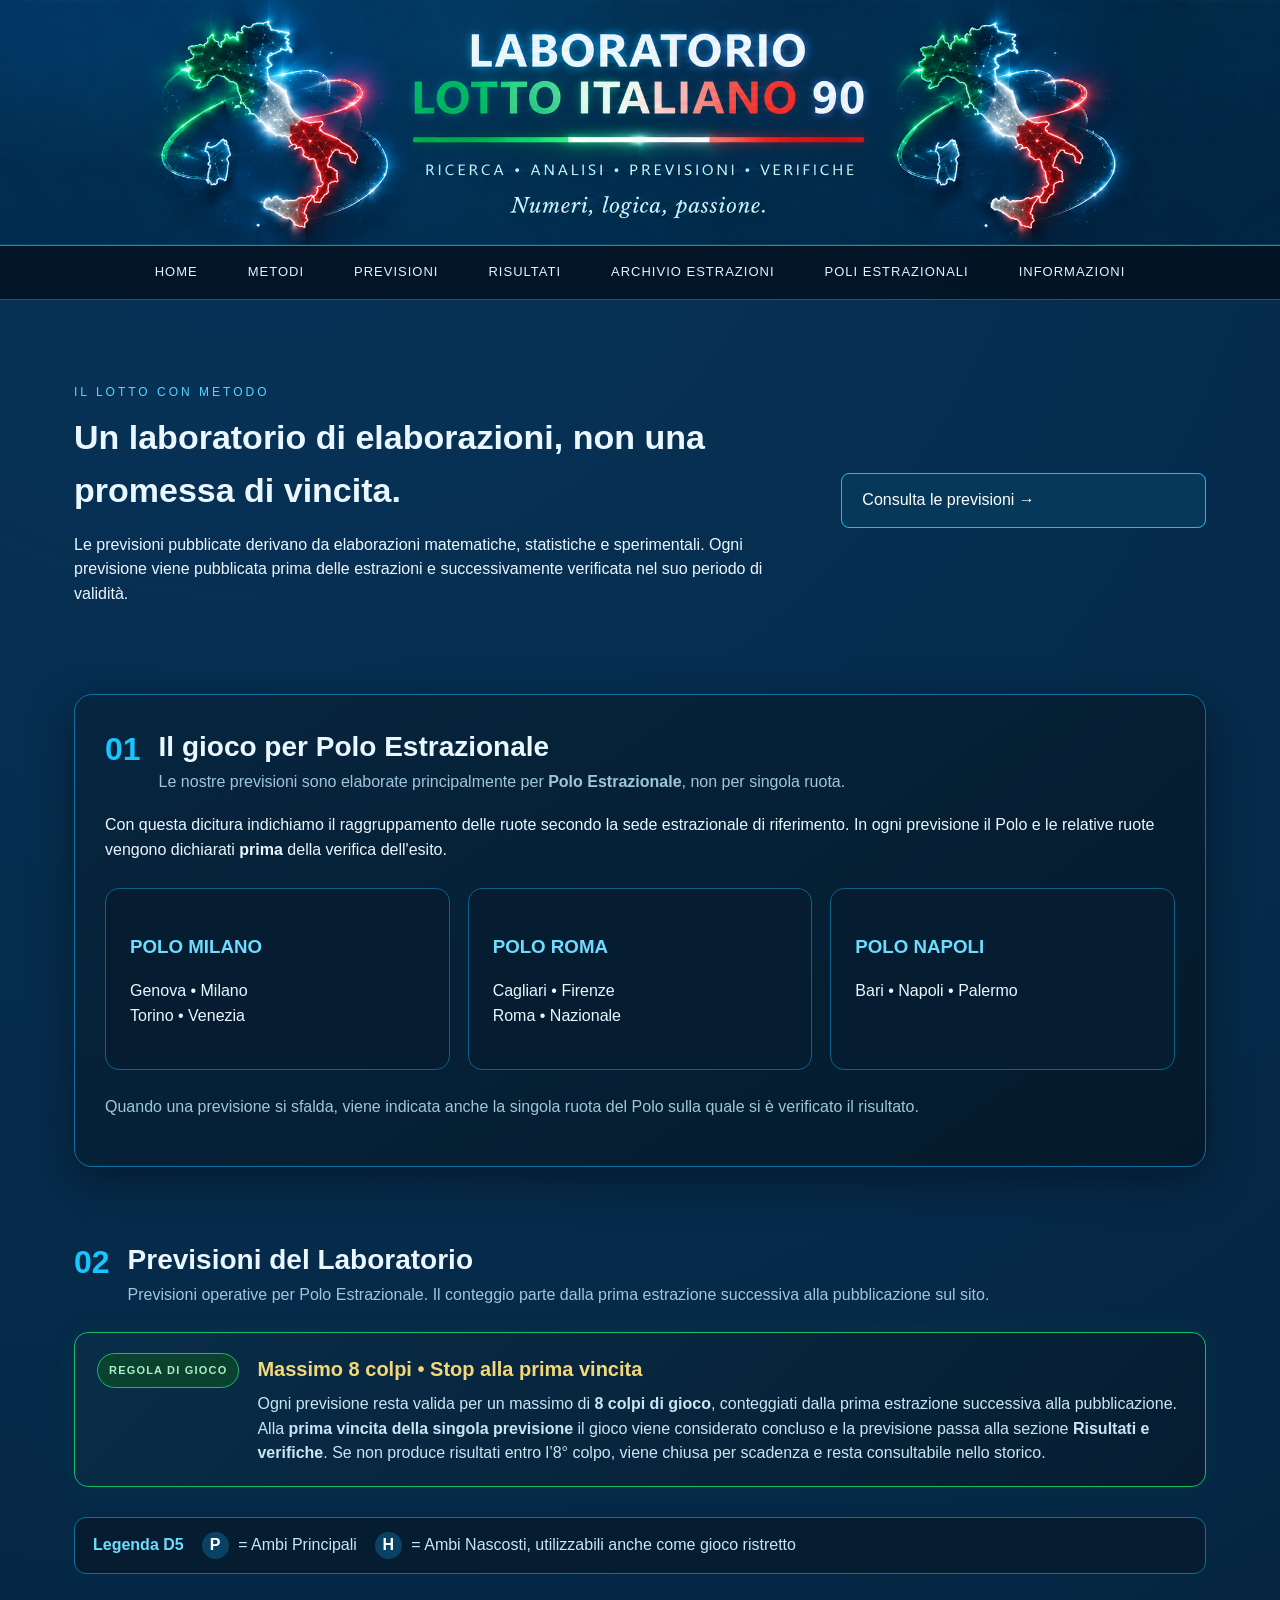
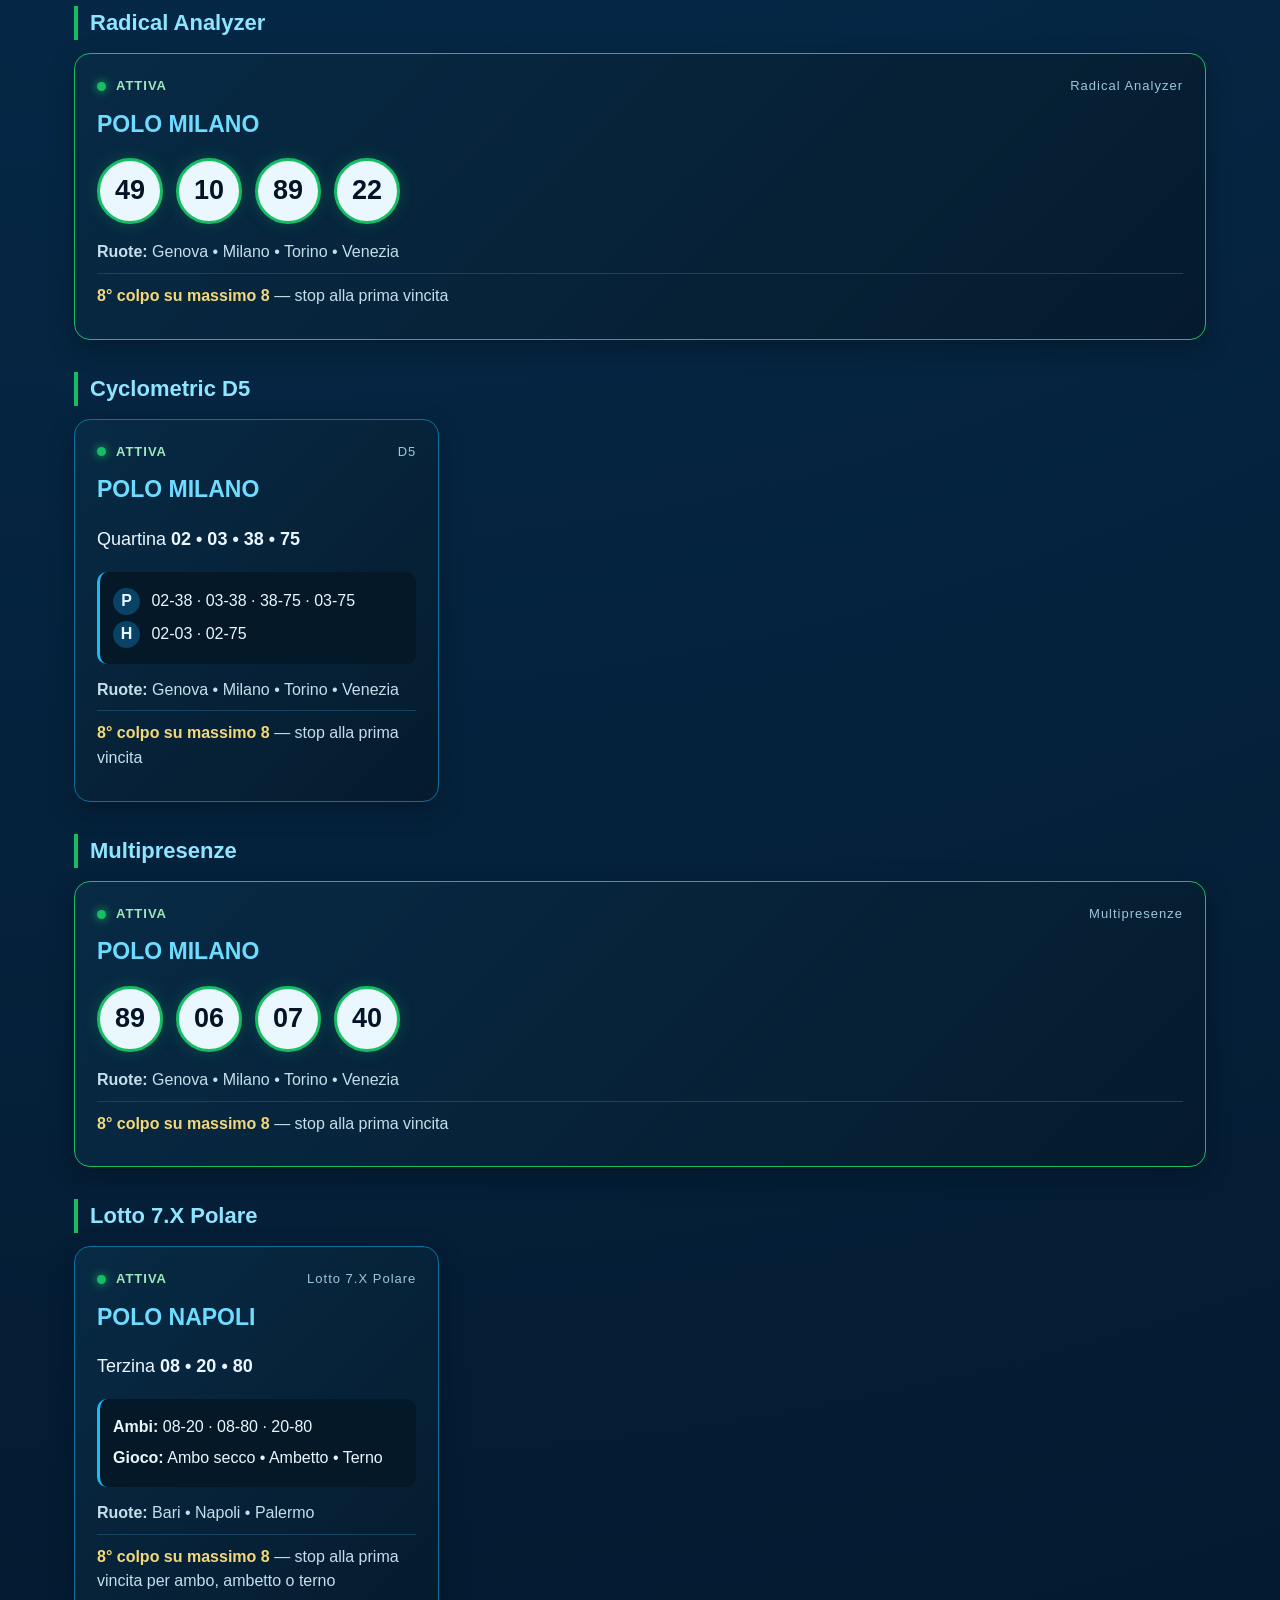
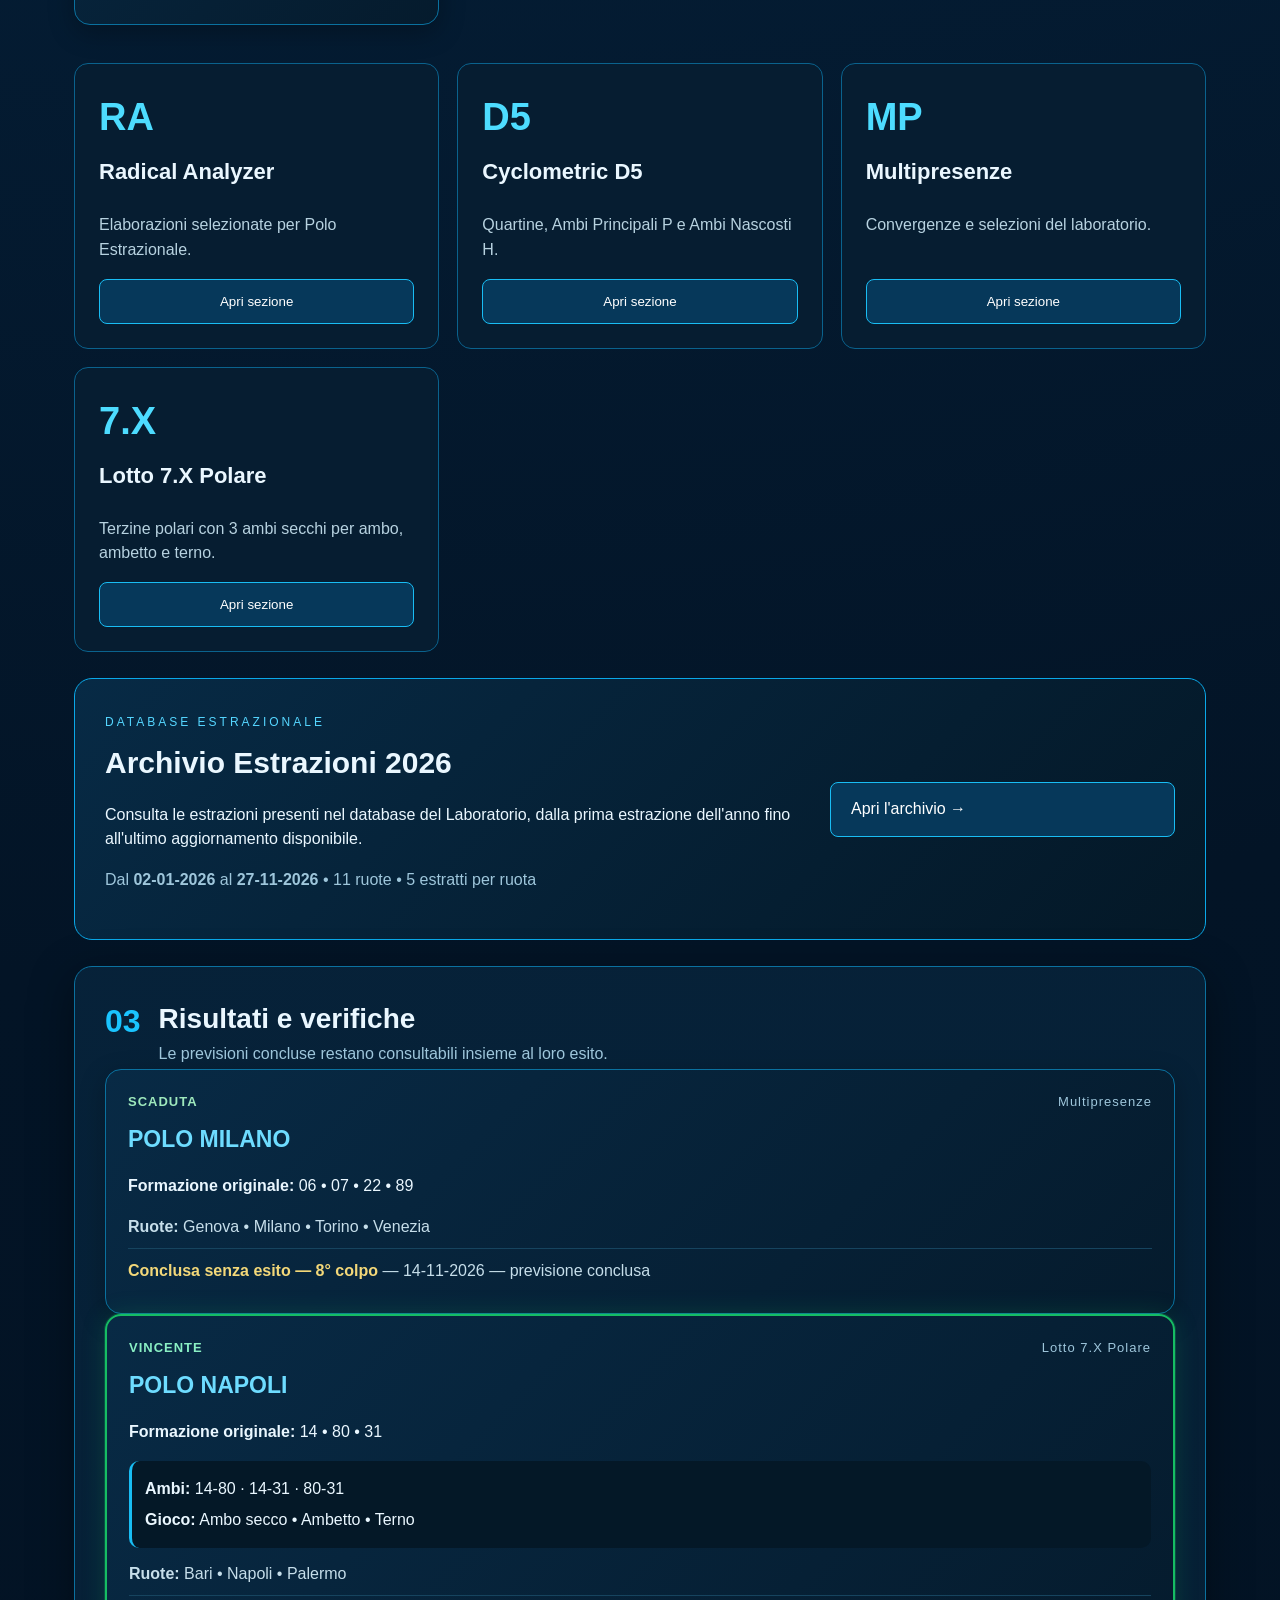
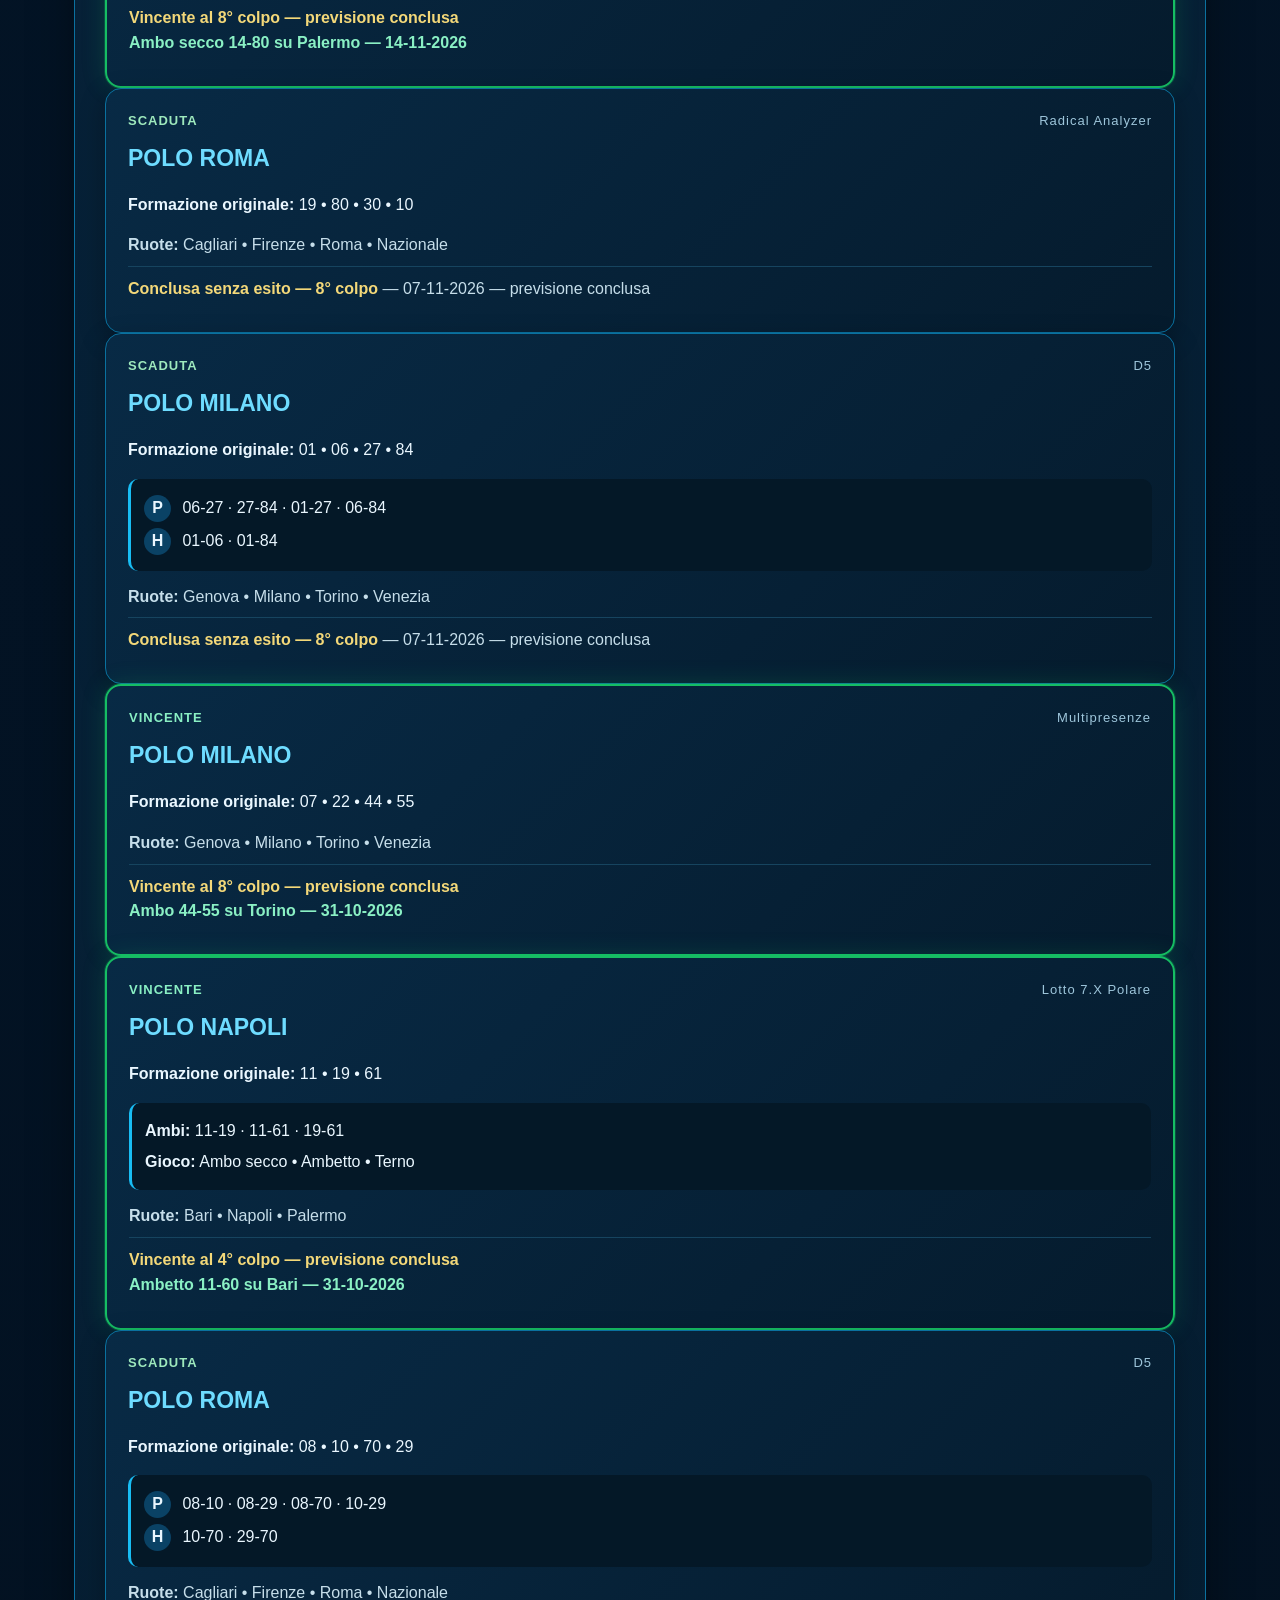
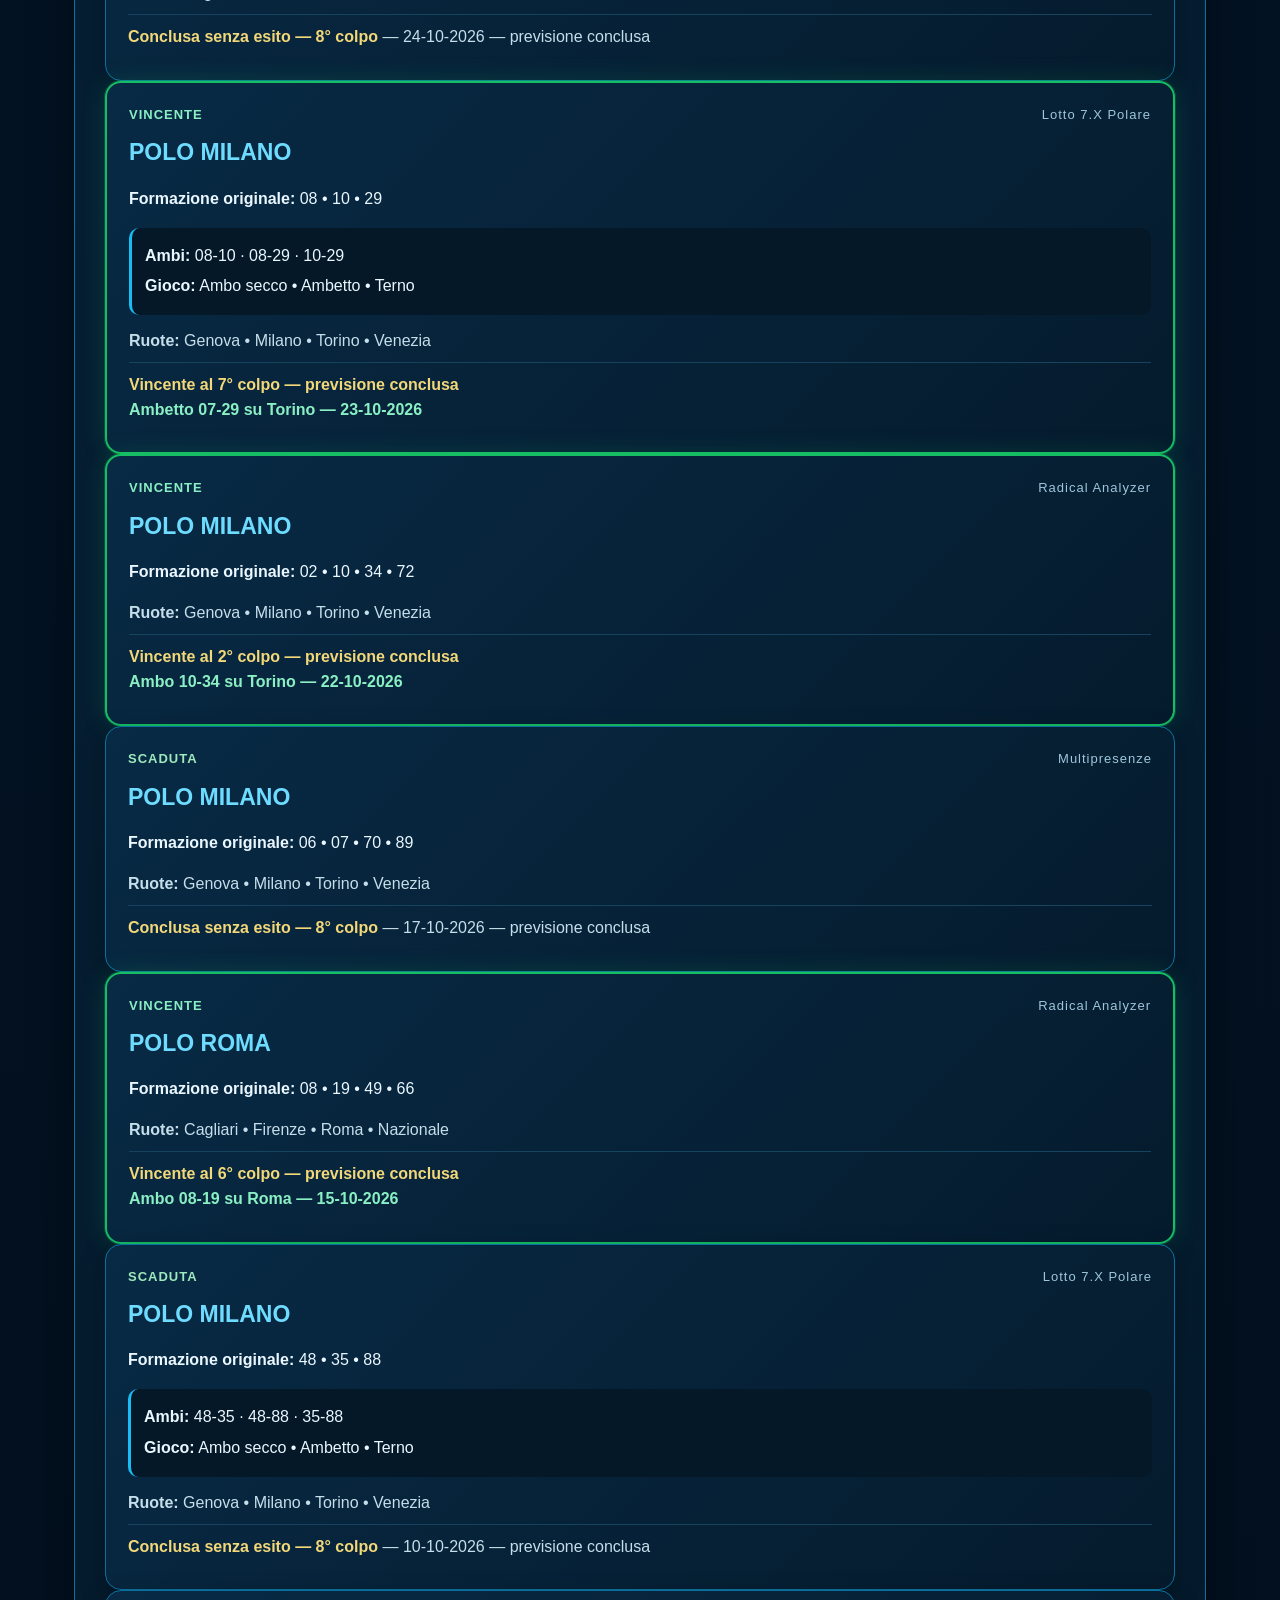
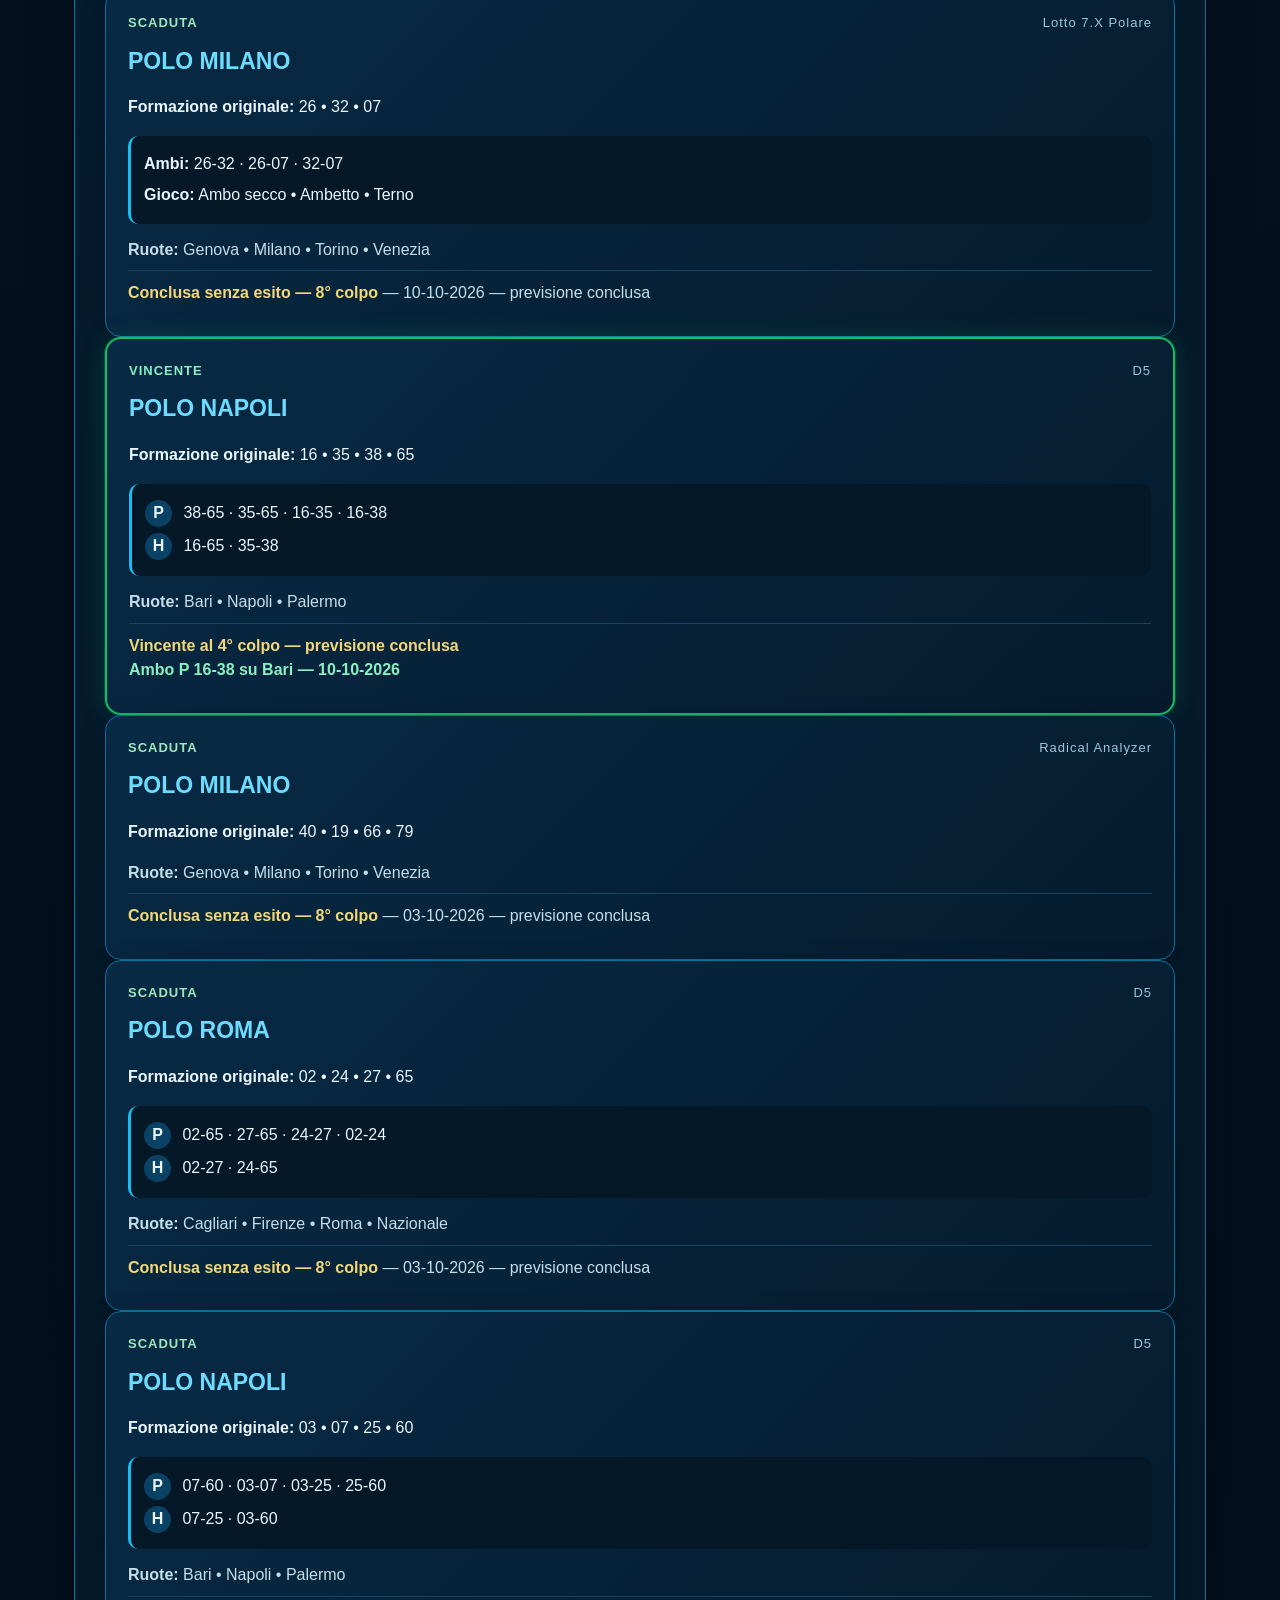
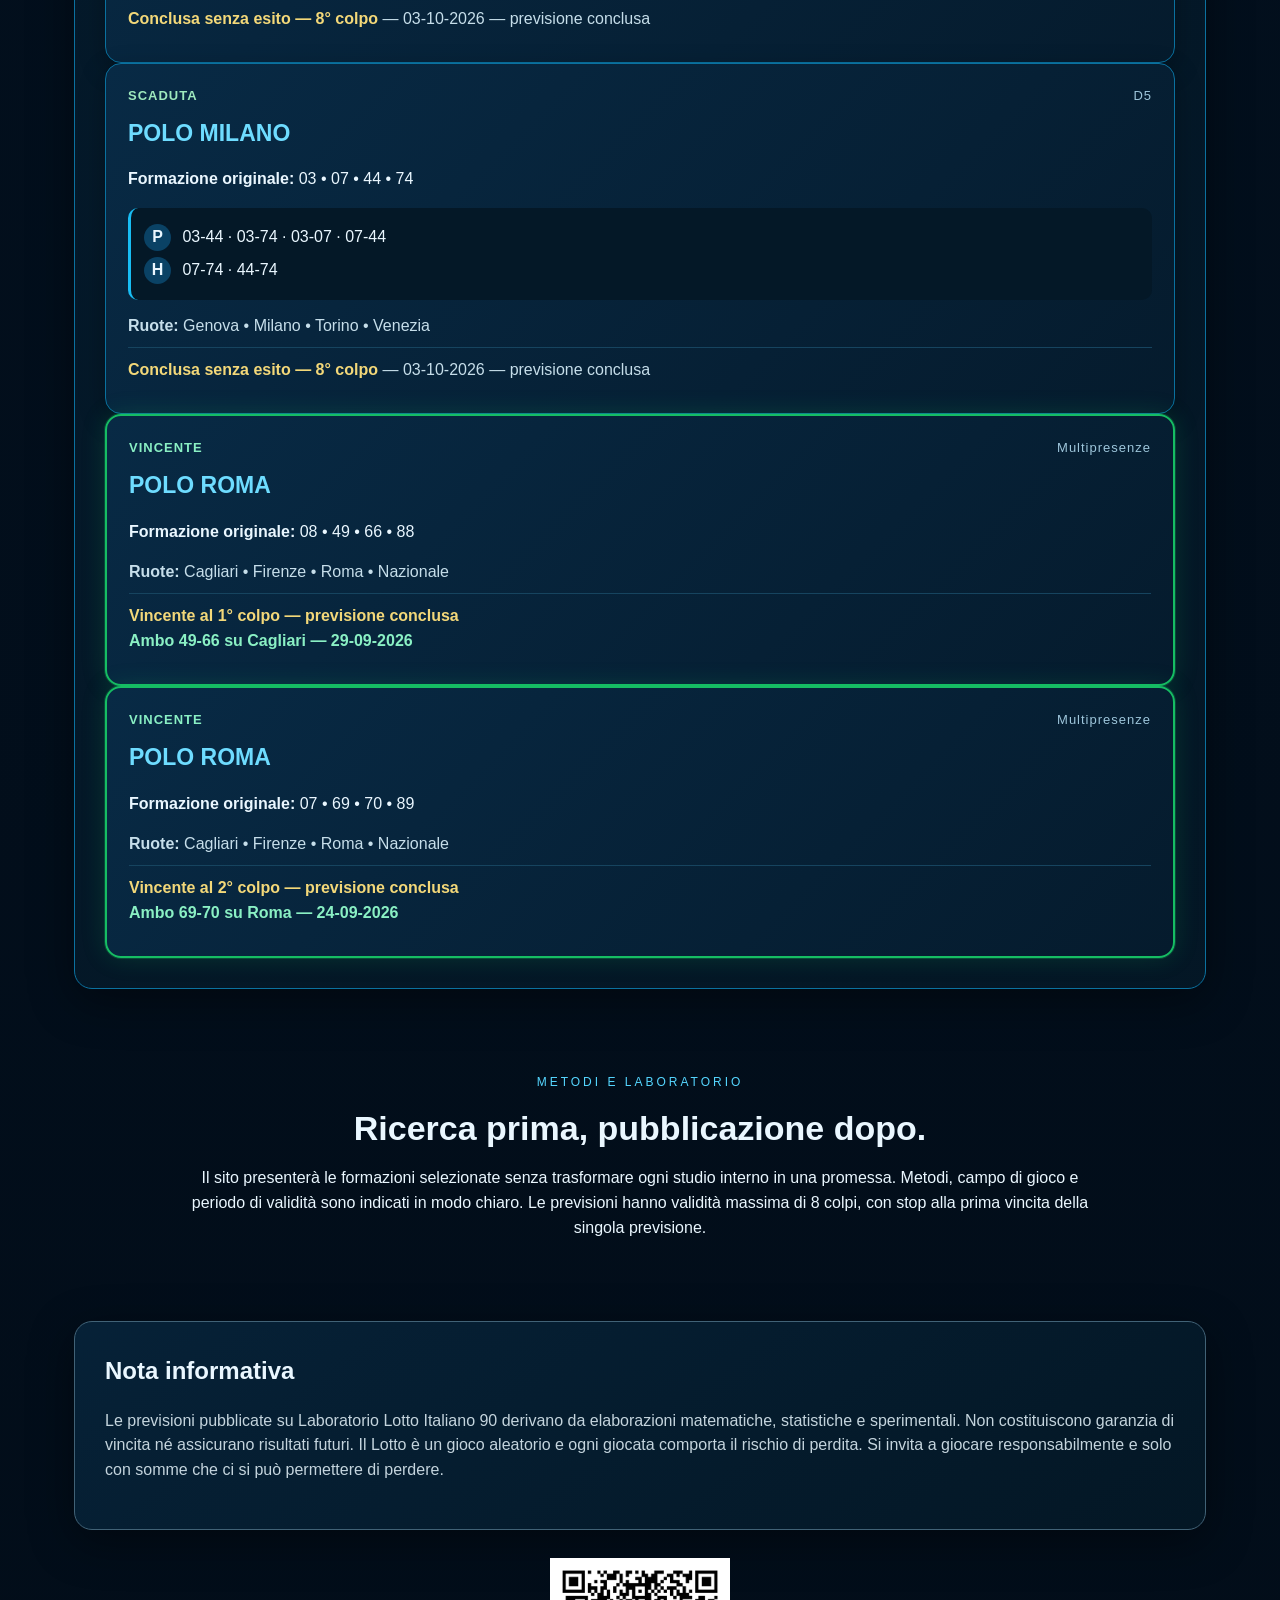
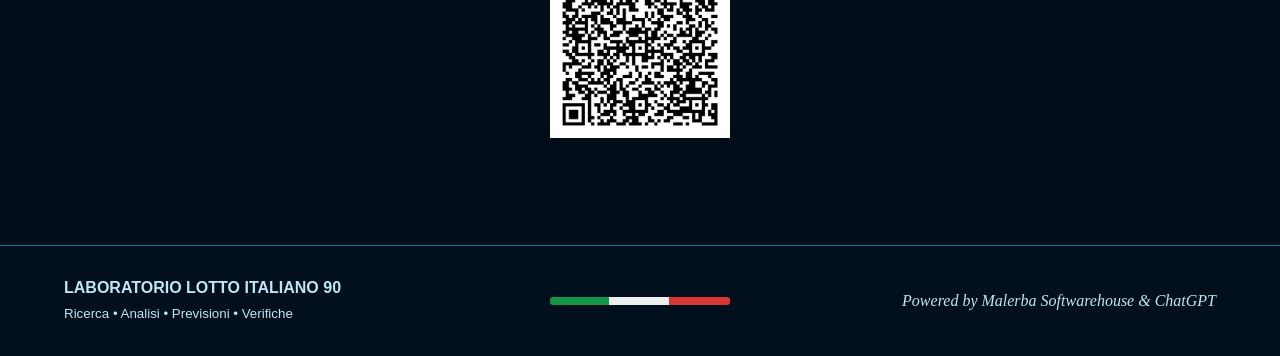
==== commit ed09c3ef: "Update index.html" ====
--- a/index.html
+++ b/index.html
@@ -12,27 +12,27 @@
 
 <h3 id='ra' class='method-heading'>Radical Analyzer</h3>
 <div class='prediction-grid one'>
-<article class='prediction-card ra'><div class='prediction-top'><span class='live-dot'></span><b>ATTIVA</b><span class='method-tag'>Radical Analyzer</span></div><h3>POLO MILANO</h3><div class='number-row'><span>49</span><span>10</span><span>89</span><span>22</span></div><p class='wheels'><b>Ruote:</b> Genova • Milano • Torino • Venezia</p><p class='status'><b>7° colpo su massimo 8</b> — stop alla prima vincita</p></article>
+<article class='prediction-card ra'><div class='prediction-top'><span class='live-dot'></span><b>ATTIVA</b><span class='method-tag'>Radical Analyzer</span></div><h3>POLO MILANO</h3><div class='number-row'><span>49</span><span>10</span><span>89</span><span>22</span></div><p class='wheels'><b>Ruote:</b> Genova • Milano • Torino • Venezia</p><p class='status'><b>8° colpo su massimo 8</b> — stop alla prima vincita</p></article>
 </div>
 
 <h3 id='d5' class='method-heading'>Cyclometric D5</h3>
 <div class='prediction-grid'>
-<article class='prediction-card'><div class='prediction-top'><span class='live-dot'></span><b>ATTIVA</b><span class='method-tag'>D5</span></div><h3>POLO MILANO</h3><p class='quartina'>Quartina <b>02 • 03 • 38 • 75</b></p><div class='pairs'><p><strong>P</strong> 02-38 · 03-38 · 38-75 · 03-75</p><p><strong>H</strong> 02-03 · 02-75</p></div><p class='wheels'><b>Ruote:</b> Genova • Milano • Torino • Venezia</p><p class='status'><b>7° colpo su massimo 8</b> — stop alla prima vincita</p></article>
+<article class='prediction-card'><div class='prediction-top'><span class='live-dot'></span><b>ATTIVA</b><span class='method-tag'>D5</span></div><h3>POLO MILANO</h3><p class='quartina'>Quartina <b>02 • 03 • 38 • 75</b></p><div class='pairs'><p><strong>P</strong> 02-38 · 03-38 · 38-75 · 03-75</p><p><strong>H</strong> 02-03 · 02-75</p></div><p class='wheels'><b>Ruote:</b> Genova • Milano • Torino • Venezia</p><p class='status'><b>8° colpo su massimo 8</b> — stop alla prima vincita</p></article>
 </div>
 
 <h3 id='mp' class='method-heading'>Multipresenze</h3>
 <div class='prediction-grid one'>
-<article class='prediction-card mp'><div class='prediction-top'><span class='live-dot'></span><b>ATTIVA</b><span class='method-tag'>Multipresenze</span></div><h3>POLO MILANO</h3><div class='number-row'><span>89</span><span>06</span><span>07</span><span>40</span></div><p class='wheels'><b>Ruote:</b> Genova • Milano • Torino • Venezia</p><p class='status'><b>7° colpo su massimo 8</b> — stop alla prima vincita</p></article>
+<article class='prediction-card mp'><div class='prediction-top'><span class='live-dot'></span><b>ATTIVA</b><span class='method-tag'>Multipresenze</span></div><h3>POLO MILANO</h3><div class='number-row'><span>89</span><span>06</span><span>07</span><span>40</span></div><p class='wheels'><b>Ruote:</b> Genova • Milano • Torino • Venezia</p><p class='status'><b>8° colpo su massimo 8</b> — stop alla prima vincita</p></article>
 </div>
 <h3 id='lotto7x' class='method-heading'>Lotto 7.X Polare</h3>
 <div class='prediction-grid'>
-<article class='prediction-card'><div class='prediction-top'><span class='live-dot'></span><b>ATTIVA</b><span class='method-tag'>Lotto 7.X Polare</span></div><h3>POLO NAPOLI</h3><p class='quartina'>Terzina <b>08 • 20 • 80</b></p><div class='pairs'><p><b>Ambi:</b> 08-20 · 08-80 · 20-80</p><p><b>Gioco:</b> Ambo secco • Ambetto • Terno</p></div><p class='wheels'><b>Ruote:</b> Bari • Napoli • Palermo</p><p class='status'><b>7° colpo su massimo 8</b> — stop alla prima vincita per ambo, ambetto o terno</p></article>
+<article class='prediction-card'><div class='prediction-top'><span class='live-dot'></span><b>ATTIVA</b><span class='method-tag'>Lotto 7.X Polare</span></div><h3>POLO NAPOLI</h3><p class='quartina'>Terzina <b>08 • 20 • 80</b></p><div class='pairs'><p><b>Ambi:</b> 08-20 · 08-80 · 20-80</p><p><b>Gioco:</b> Ambo secco • Ambetto • Terno</p></div><p class='wheels'><b>Ruote:</b> Bari • Napoli • Palermo</p><p class='status'><b>8° colpo su massimo 8</b> — stop alla prima vincita per ambo, ambetto o terno</p></article>
 </div>
 
 <div class='cards compact'><article class='card'><div class='icon'>RA</div><h3>Radical Analyzer</h3><p>Elaborazioni selezionate per Polo Estrazionale.</p><button onclick="location.href='#ra'">Apri sezione</button></article><article class='card'><div class='icon'>D5</div><h3>Cyclometric D5</h3><p>Quartine, Ambi Principali P e Ambi Nascosti H.</p><button onclick="location.href='#d5'">Apri sezione</button></article><article class='card'><div class='icon'>MP</div><h3>Multipresenze</h3><p>Convergenze e selezioni del laboratorio.</p><button onclick="location.href='#mp'">Apri sezione</button></article><article class='card'><div class='icon'>7.X</div><h3>Lotto 7.X Polare</h3><p>Terzine polari con 3 ambi secchi per ambo, ambetto e terno.</p><button onclick="location.href='#lotto7x'">Apri sezione</button></article>
 </div>
 
-<section class='archive-teaser'><div><span class='eyebrow'>DATABASE ESTRAZIONALE</span><h2>Archivio Estrazioni 2026</h2><p>Consulta le estrazioni presenti nel database del Laboratorio, dalla prima estrazione dell'anno fino all'ultimo aggiornamento disponibile.</p><p class='archive-meta'>Dal <b>02-01-2026</b> al <b>26-11-2026</b> • 11 ruote • 5 estratti per ruota</p></div><a class='primary' href='archivio.html'>Apri l'archivio →</a></section>
+<section class='archive-teaser'><div><span class='eyebrow'>DATABASE ESTRAZIONALE</span><h2>Archivio Estrazioni 2026</h2><p>Consulta le estrazioni presenti nel database del Laboratorio, dalla prima estrazione dell'anno fino all'ultimo aggiornamento disponibile.</p><p class='archive-meta'>Dal <b>02-01-2026</b> al <b>27-11-2026</b> • 11 ruote • 5 estratti per ruota</p></div><a class='primary' href='archivio.html'>Apri l'archivio →</a></section>
 <section id='risultati' class='panel results'><div class='panel-title'><span>03</span><div><h2>Risultati e verifiche</h2><p>Le previsioni concluse restano consultabili insieme al loro esito.</p></div></div><article class='prediction-card'><div class='prediction-top'><b>SCADUTA</b><span class='method-tag'>Multipresenze</span></div><h3>POLO MILANO</h3><p><b>Formazione originale:</b> 06 • 07 • 22 • 89</p><p class='wheels'><b>Ruote:</b> Genova • Milano • Torino • Venezia</p><p class='status'><b>Conclusa senza esito — 8° colpo</b> — 14-11-2026 — previsione conclusa</p></article><article class='prediction-card winner'><div class='prediction-top'><b>VINCENTE</b><span class='method-tag'>Lotto 7.X Polare</span></div><h3>POLO NAPOLI</h3><p><b>Formazione originale:</b> 14 • 80 • 31</p><div class='pairs'><p><b>Ambi:</b> 14-80 · 14-31 · 80-31</p><p><b>Gioco:</b> Ambo secco • Ambetto • Terno</p></div><p class='wheels'><b>Ruote:</b> Bari • Napoli • Palermo</p><p class='status'><b>Vincente al 8° colpo — previsione conclusa</b><br>Ambo secco 14-80 su Palermo — 14-11-2026</p></article><article class='prediction-card'><div class='prediction-top'><b>SCADUTA</b><span class='method-tag'>Radical Analyzer</span></div><h3>POLO ROMA</h3><p><b>Formazione originale:</b> 19 • 80 • 30 • 10</p><p class='wheels'><b>Ruote:</b> Cagliari • Firenze • Roma • Nazionale</p><p class='status'><b>Conclusa senza esito — 8° colpo</b> — 07-11-2026 — previsione conclusa</p></article><article class='prediction-card'><div class='prediction-top'><b>SCADUTA</b><span class='method-tag'>D5</span></div><h3>POLO MILANO</h3><p><b>Formazione originale:</b> 01 • 06 • 27 • 84</p><div class='pairs'><p><strong>P</strong> 06-27 · 27-84 · 01-27 · 06-84</p><p><strong>H</strong> 01-06 · 01-84</p></div><p class='wheels'><b>Ruote:</b> Genova • Milano • Torino • Venezia</p><p class='status'><b>Conclusa senza esito — 8° colpo</b> — 07-11-2026 — previsione conclusa</p></article><article class='prediction-card winner'><div class='prediction-top'><b>VINCENTE</b><span class='method-tag'>Multipresenze</span></div><h3>POLO MILANO</h3><p><b>Formazione originale:</b> 07 • 22 • 44 • 55</p><p class='wheels'><b>Ruote:</b> Genova • Milano • Torino • Venezia</p><p class='status'><b>Vincente al 8° colpo — previsione conclusa</b><br>Ambo 44-55 su Torino — 31-10-2026</p></article><article class='prediction-card winner'><div class='prediction-top'><b>VINCENTE</b><span class='method-tag'>Lotto 7.X Polare</span></div><h3>POLO NAPOLI</h3><p><b>Formazione originale:</b> 11 • 19 • 61</p><div class='pairs'><p><b>Ambi:</b> 11-19 · 11-61 · 19-61</p><p><b>Gioco:</b> Ambo secco • Ambetto • Terno</p></div><p class='wheels'><b>Ruote:</b> Bari • Napoli • Palermo</p><p class='status'><b>Vincente al 4° colpo — previsione conclusa</b><br>Ambetto 11-60 su Bari — 31-10-2026</p></article><article class='prediction-card'><div class='prediction-top'><b>SCADUTA</b><span class='method-tag'>D5</span></div><h3>POLO ROMA</h3><p><b>Formazione originale:</b> 08 • 10 • 70 • 29</p><div class='pairs'><p><strong>P</strong> 08-10 · 08-29 · 08-70 · 10-29</p><p><strong>H</strong> 10-70 · 29-70</p></div><p class='wheels'><b>Ruote:</b> Cagliari • Firenze • Roma • Nazionale</p><p class='status'><b>Conclusa senza esito — 8° colpo</b> — 24-10-2026 — previsione conclusa</p></article><article class='prediction-card winner'><div class='prediction-top'><b>VINCENTE</b><span class='method-tag'>Lotto 7.X Polare</span></div><h3>POLO MILANO</h3><p><b>Formazione originale:</b> 08 • 10 • 29</p><div class='pairs'><p><b>Ambi:</b> 08-10 · 08-29 · 10-29</p><p><b>Gioco:</b> Ambo secco • Ambetto • Terno</p></div><p class='wheels'><b>Ruote:</b> Genova • Milano • Torino • Venezia</p><p class='status'><b>Vincente al 7° colpo — previsione conclusa</b><br>Ambetto 07-29 su Torino — 23-10-2026</p></article><article class='prediction-card winner'><div class='prediction-top'><b>VINCENTE</b><span class='method-tag'>Radical Analyzer</span></div><h3>POLO MILANO</h3><p><b>Formazione originale:</b> 02 • 10 • 34 • 72</p><p class='wheels'><b>Ruote:</b> Genova • Milano • Torino • Venezia</p><p class='status'><b>Vincente al 2° colpo — previsione conclusa</b><br>Ambo 10-34 su Torino — 22-10-2026</p></article><article class='prediction-card'><div class='prediction-top'><b>SCADUTA</b><span class='method-tag'>Multipresenze</span></div><h3>POLO MILANO</h3><p><b>Formazione originale:</b> 06 • 07 • 70 • 89</p><p class='wheels'><b>Ruote:</b> Genova • Milano • Torino • Venezia</p><p class='status'><b>Conclusa senza esito — 8° colpo</b> — 17-10-2026 — previsione conclusa</p></article><article class='prediction-card winner'><div class='prediction-top'><b>VINCENTE</b><span class='method-tag'>Radical Analyzer</span></div><h3>POLO ROMA</h3><p><b>Formazione originale:</b> 08 • 19 • 49 • 66</p><p class='wheels'><b>Ruote:</b> Cagliari • Firenze • Roma • Nazionale</p><p class='status'><b>Vincente al 6° colpo — previsione conclusa</b><br>Ambo 08-19 su Roma — 15-10-2026</p></article><article class='prediction-card'><div class='prediction-top'><b>SCADUTA</b><span class='method-tag'>Lotto 7.X Polare</span></div><h3>POLO MILANO</h3><p><b>Formazione originale:</b> 48 • 35 • 88</p><div class='pairs'><p><b>Ambi:</b> 48-35 · 48-88 · 35-88</p><p><b>Gioco:</b> Ambo secco • Ambetto • Terno</p></div><p class='wheels'><b>Ruote:</b> Genova • Milano • Torino • Venezia</p><p class='status'><b>Conclusa senza esito — 8° colpo</b> — 10-10-2026 — previsione conclusa</p></article><article class='prediction-card'><div class='prediction-top'><b>SCADUTA</b><span class='method-tag'>Lotto 7.X Polare</span></div><h3>POLO MILANO</h3><p><b>Formazione originale:</b> 26 • 32 • 07</p><div class='pairs'><p><b>Ambi:</b> 26-32 · 26-07 · 32-07</p><p><b>Gioco:</b> Ambo secco • Ambetto • Terno</p></div><p class='wheels'><b>Ruote:</b> Genova • Milano • Torino • Venezia</p><p class='status'><b>Conclusa senza esito — 8° colpo</b> — 10-10-2026 — previsione conclusa</p></article><article class='prediction-card winner'><div class='prediction-top'><b>VINCENTE</b><span class='method-tag'>D5</span></div><h3>POLO NAPOLI</h3><p><b>Formazione originale:</b> 16 • 35 • 38 • 65</p><div class='pairs'><p><strong>P</strong> 38-65 · 35-65 · 16-35 · 16-38</p><p><strong>H</strong> 16-65 · 35-38</p></div><p class='wheels'><b>Ruote:</b> Bari • Napoli • Palermo</p><p class='status'><b>Vincente al 4° colpo — previsione conclusa</b><br>Ambo P 16-38 su Bari — 10-10-2026</p></article><article class='prediction-card'><div class='prediction-top'><b>SCADUTA</b><span class='method-tag'>Radical Analyzer</span></div><h3>POLO MILANO</h3><p><b>Formazione originale:</b> 40 • 19 • 66 • 79</p><p class='wheels'><b>Ruote:</b> Genova • Milano • Torino • Venezia</p><p class='status'><b>Conclusa senza esito — 8° colpo</b> — 03-10-2026 — previsione conclusa</p></article><article class='prediction-card'><div class='prediction-top'><b>SCADUTA</b><span class='method-tag'>D5</span></div><h3>POLO ROMA</h3><p><b>Formazione originale:</b> 02 • 24 • 27 • 65</p><div class='pairs'><p><strong>P</strong> 02-65 · 27-65 · 24-27 · 02-24</p><p><strong>H</strong> 02-27 · 24-65</p></div><p class='wheels'><b>Ruote:</b> Cagliari • Firenze • Roma • Nazionale</p><p class='status'><b>Conclusa senza esito — 8° colpo</b> — 03-10-2026 — previsione conclusa</p></article><article class='prediction-card'><div class='prediction-top'><b>SCADUTA</b><span class='method-tag'>D5</span></div><h3>POLO NAPOLI</h3><p><b>Formazione originale:</b> 03 • 07 • 25 • 60</p><div class='pairs'><p><strong>P</strong> 07-60 · 03-07 · 03-25 · 25-60</p><p><strong>H</strong> 07-25 · 03-60</p></div><p class='wheels'><b>Ruote:</b> Bari • Napoli • Palermo</p><p class='status'><b>Conclusa senza esito — 8° colpo</b> — 03-10-2026 — previsione conclusa</p></article><article class='prediction-card'><div class='prediction-top'><b>SCADUTA</b><span class='method-tag'>D5</span></div><h3>POLO MILANO</h3><p><b>Formazione originale:</b> 03 • 07 • 44 • 74</p><div class='pairs'><p><strong>P</strong> 03-44 · 03-74 · 03-07 · 07-44</p><p><strong>H</strong> 07-74 · 44-74</p></div><p class='wheels'><b>Ruote:</b> Genova • Milano • Torino • Venezia</p><p class='status'><b>Conclusa senza esito — 8° colpo</b> — 03-10-2026 — previsione conclusa</p></article><article class='prediction-card winner'><div class='prediction-top'><b>VINCENTE</b><span class='method-tag'>Multipresenze</span></div><h3>POLO ROMA</h3><p><b>Formazione originale:</b> 08 • 49 • 66 • 88</p><p class='wheels'><b>Ruote:</b> Cagliari • Firenze • Roma • Nazionale</p><p class='status'><b>Vincente al 1° colpo — previsione conclusa</b><br>Ambo 49-66 su Cagliari — 29-09-2026</p></article><article class='prediction-card winner'><div class='prediction-top'><b>VINCENTE</b><span class='method-tag'>Multipresenze</span></div><h3>POLO ROMA</h3><p><b>Formazione originale:</b> 07 • 69 • 70 • 89</p><p class='wheels'><b>Ruote:</b> Cagliari • Firenze • Roma • Nazionale</p><p class='status'><b>Vincente al 2° colpo — previsione conclusa</b><br>Ambo 69-70 su Roma — 24-09-2026</p></article></section>
 <section id='metodi' class='split methods-clean'><div><span class='eyebrow'>METODI E LABORATORIO</span><h2>Ricerca prima, pubblicazione dopo.</h2><p>Il sito presenterà le formazioni selezionate senza trasformare ogni studio interno in una promessa. Metodi, campo di gioco e periodo di validità sono indicati in modo chiaro. Le previsioni hanno validità massima di 8 colpi, con stop alla prima vincita della singola previsione.</p></div></section>
 <section id='note' class='notice'><h2>Nota informativa</h2><p>Le previsioni pubblicate su Laboratorio Lotto Italiano 90 derivano da elaborazioni matematiche, statistiche e sperimentali. Non costituiscono garanzia di vincita né assicurano risultati futuri. Il Lotto è un gioco aleatorio e ogni giocata comporta il rischio di perdita. Si invita a giocare responsabilmente e solo con somme che ci si può permettere di perdere.</p></section>
